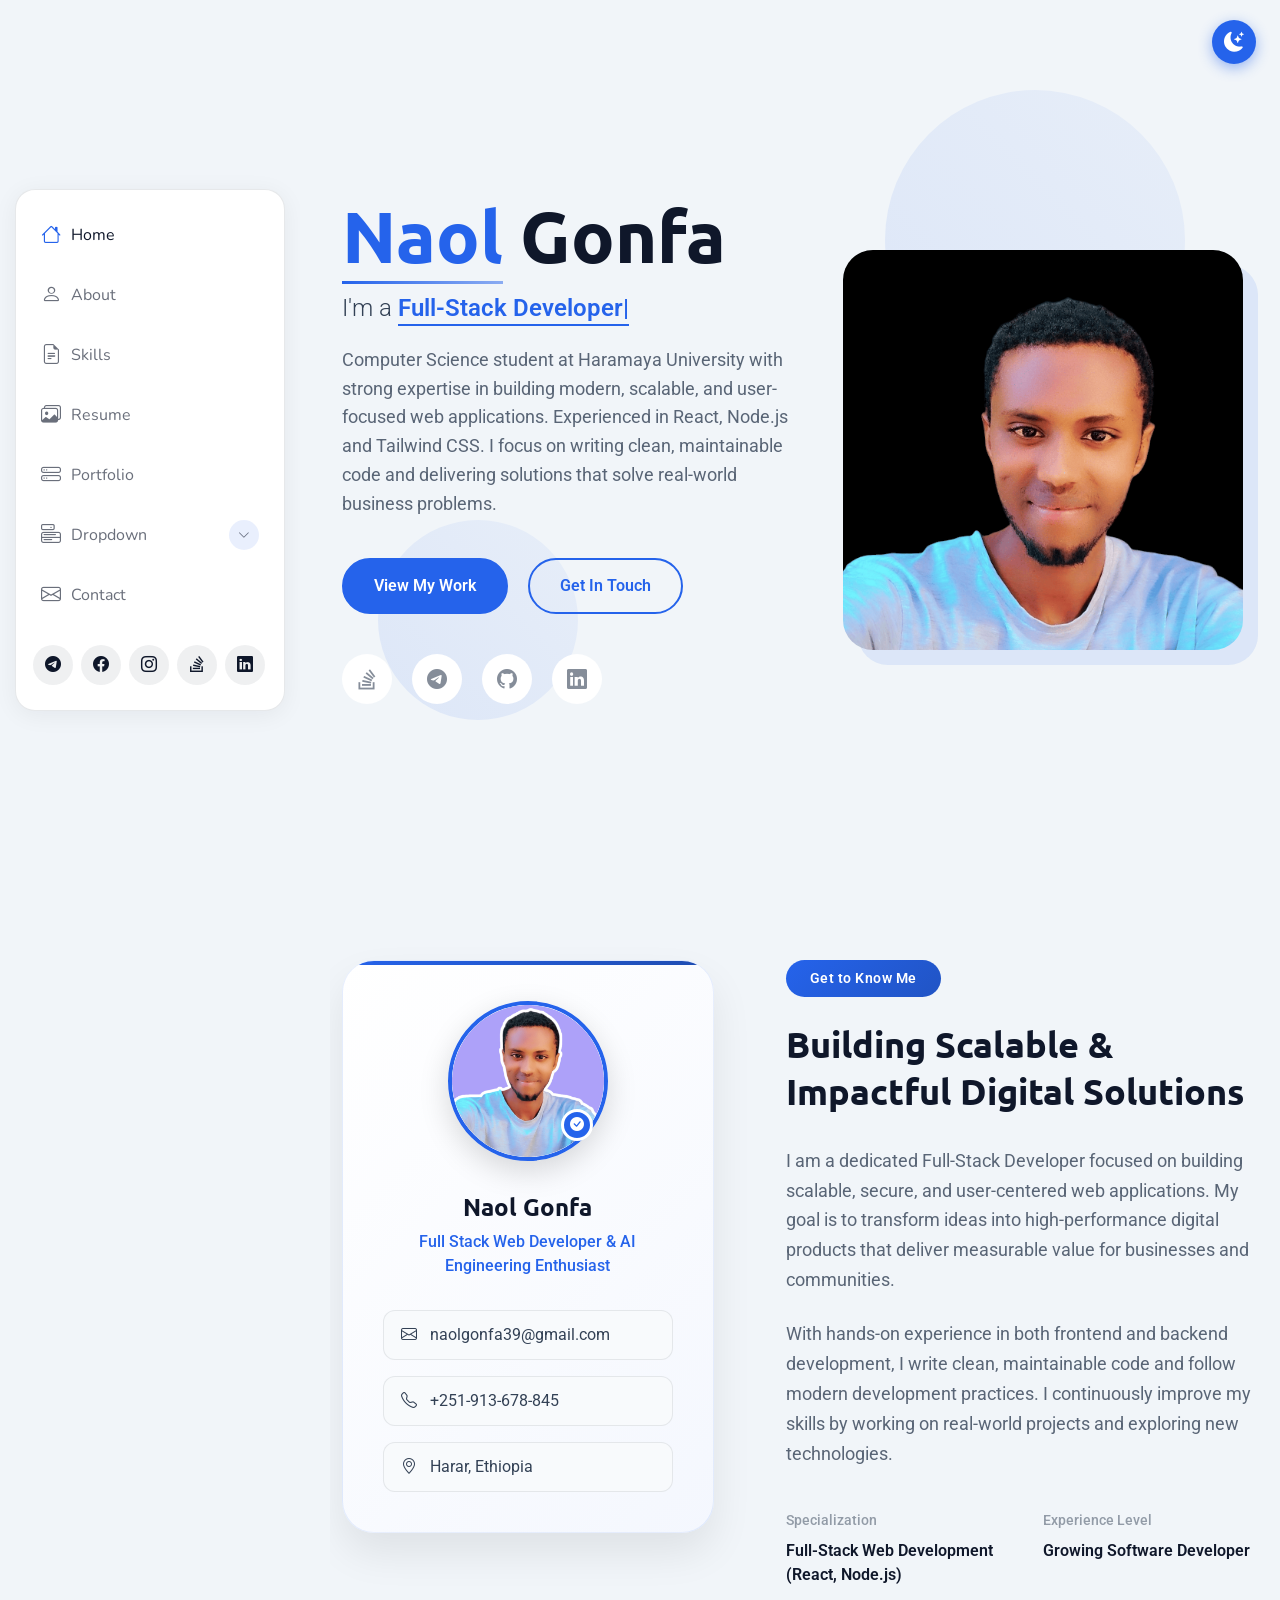
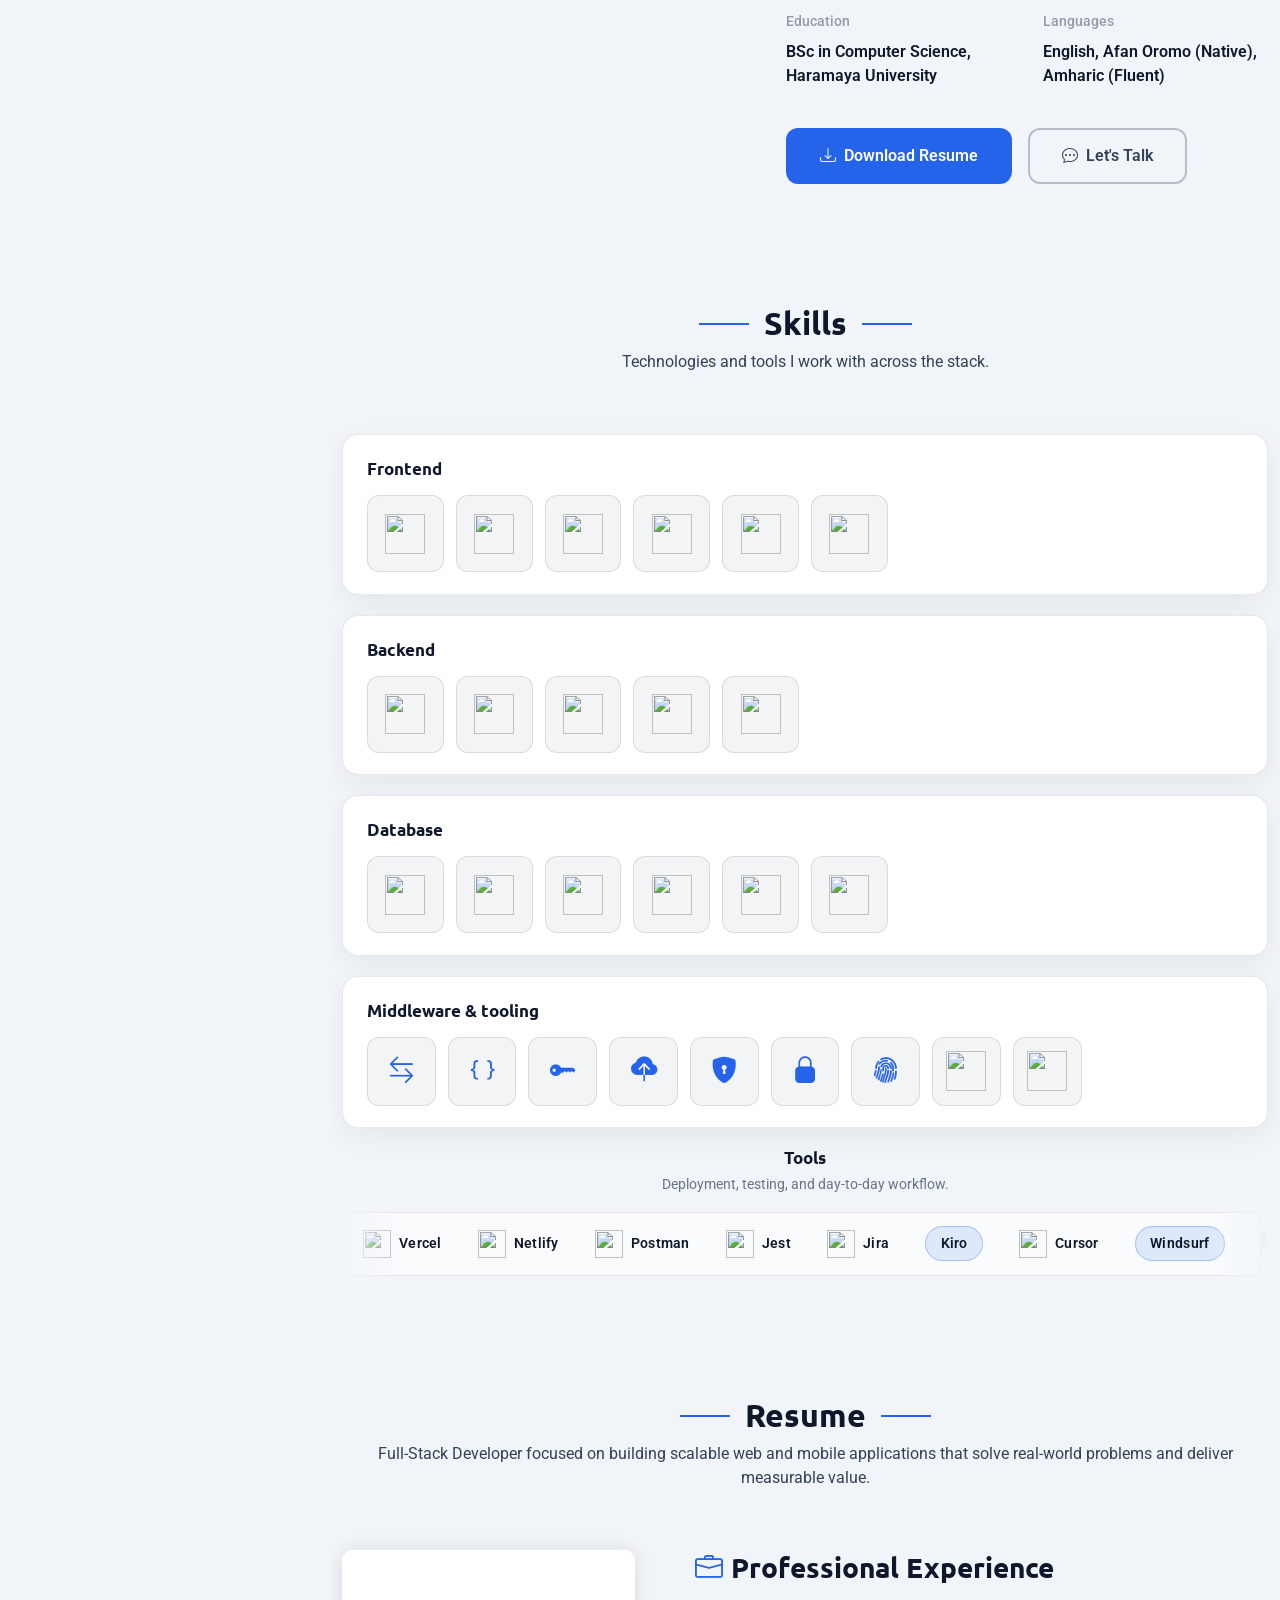
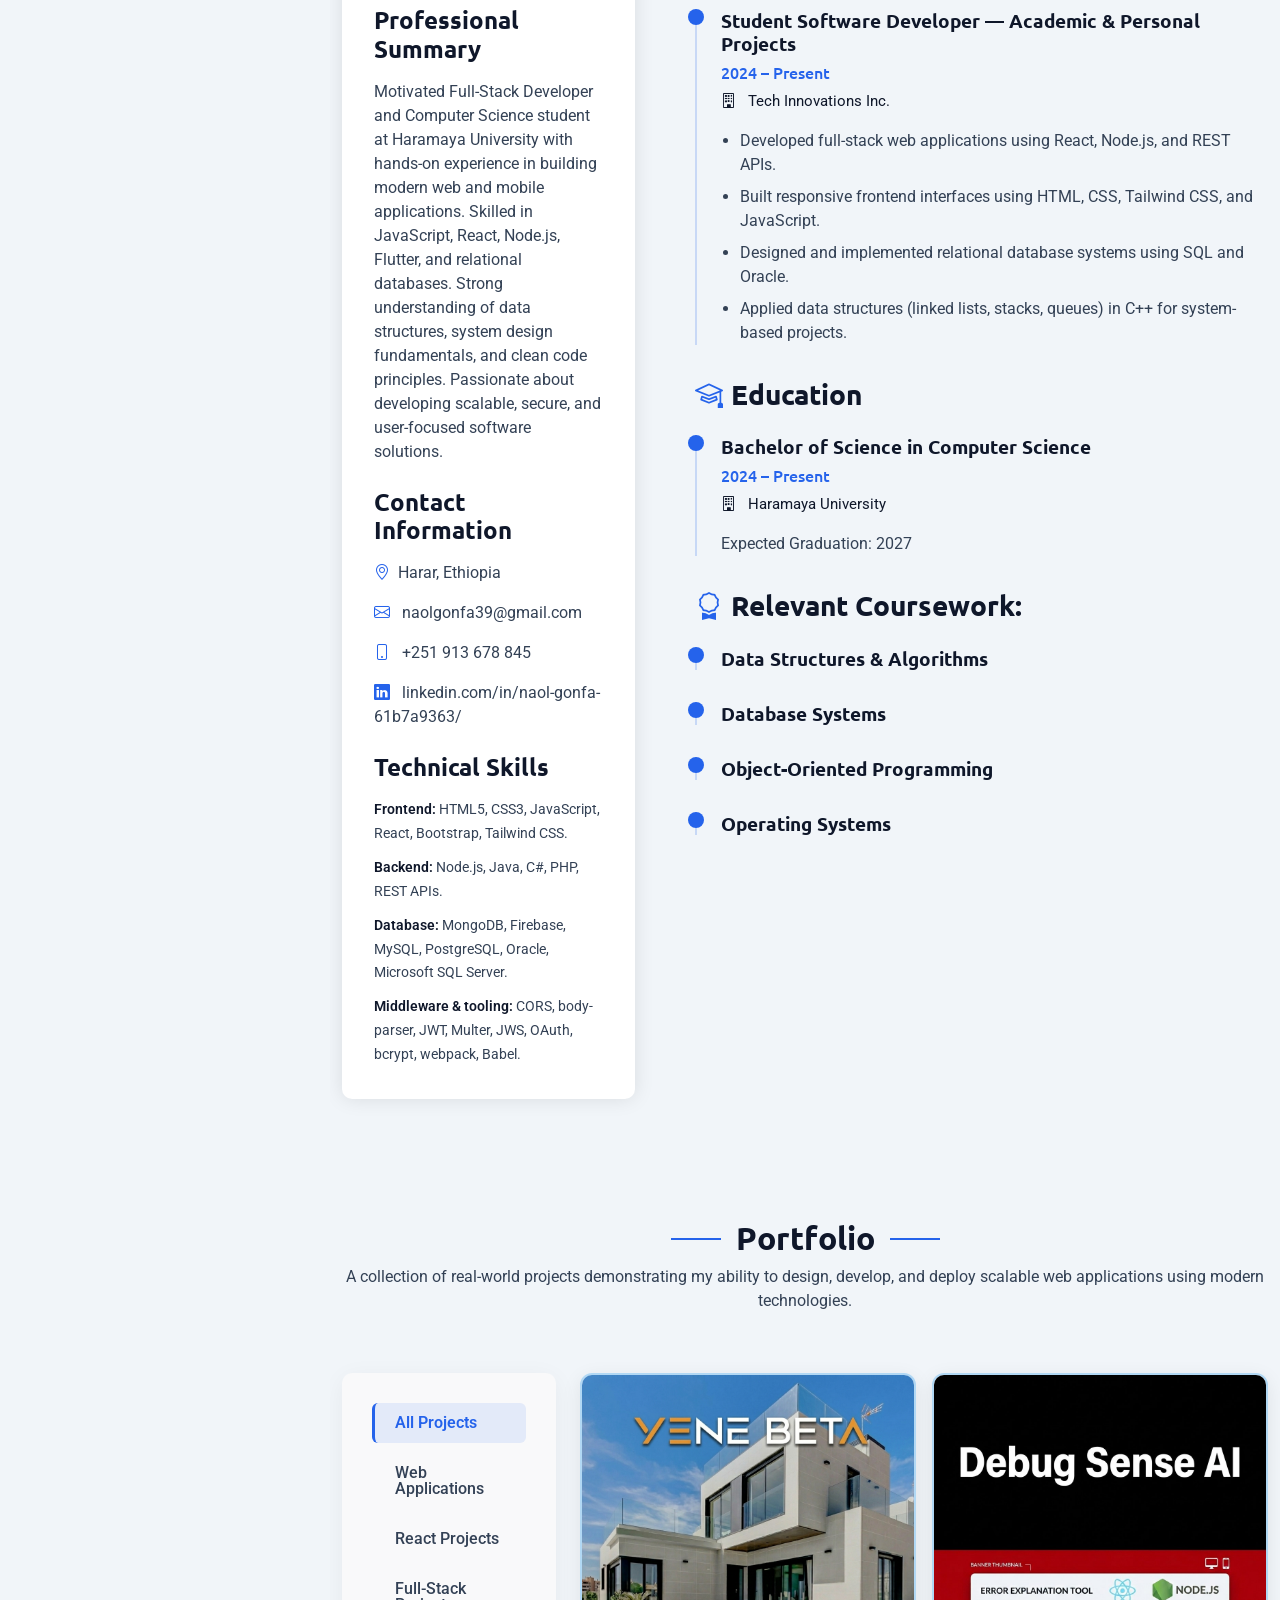
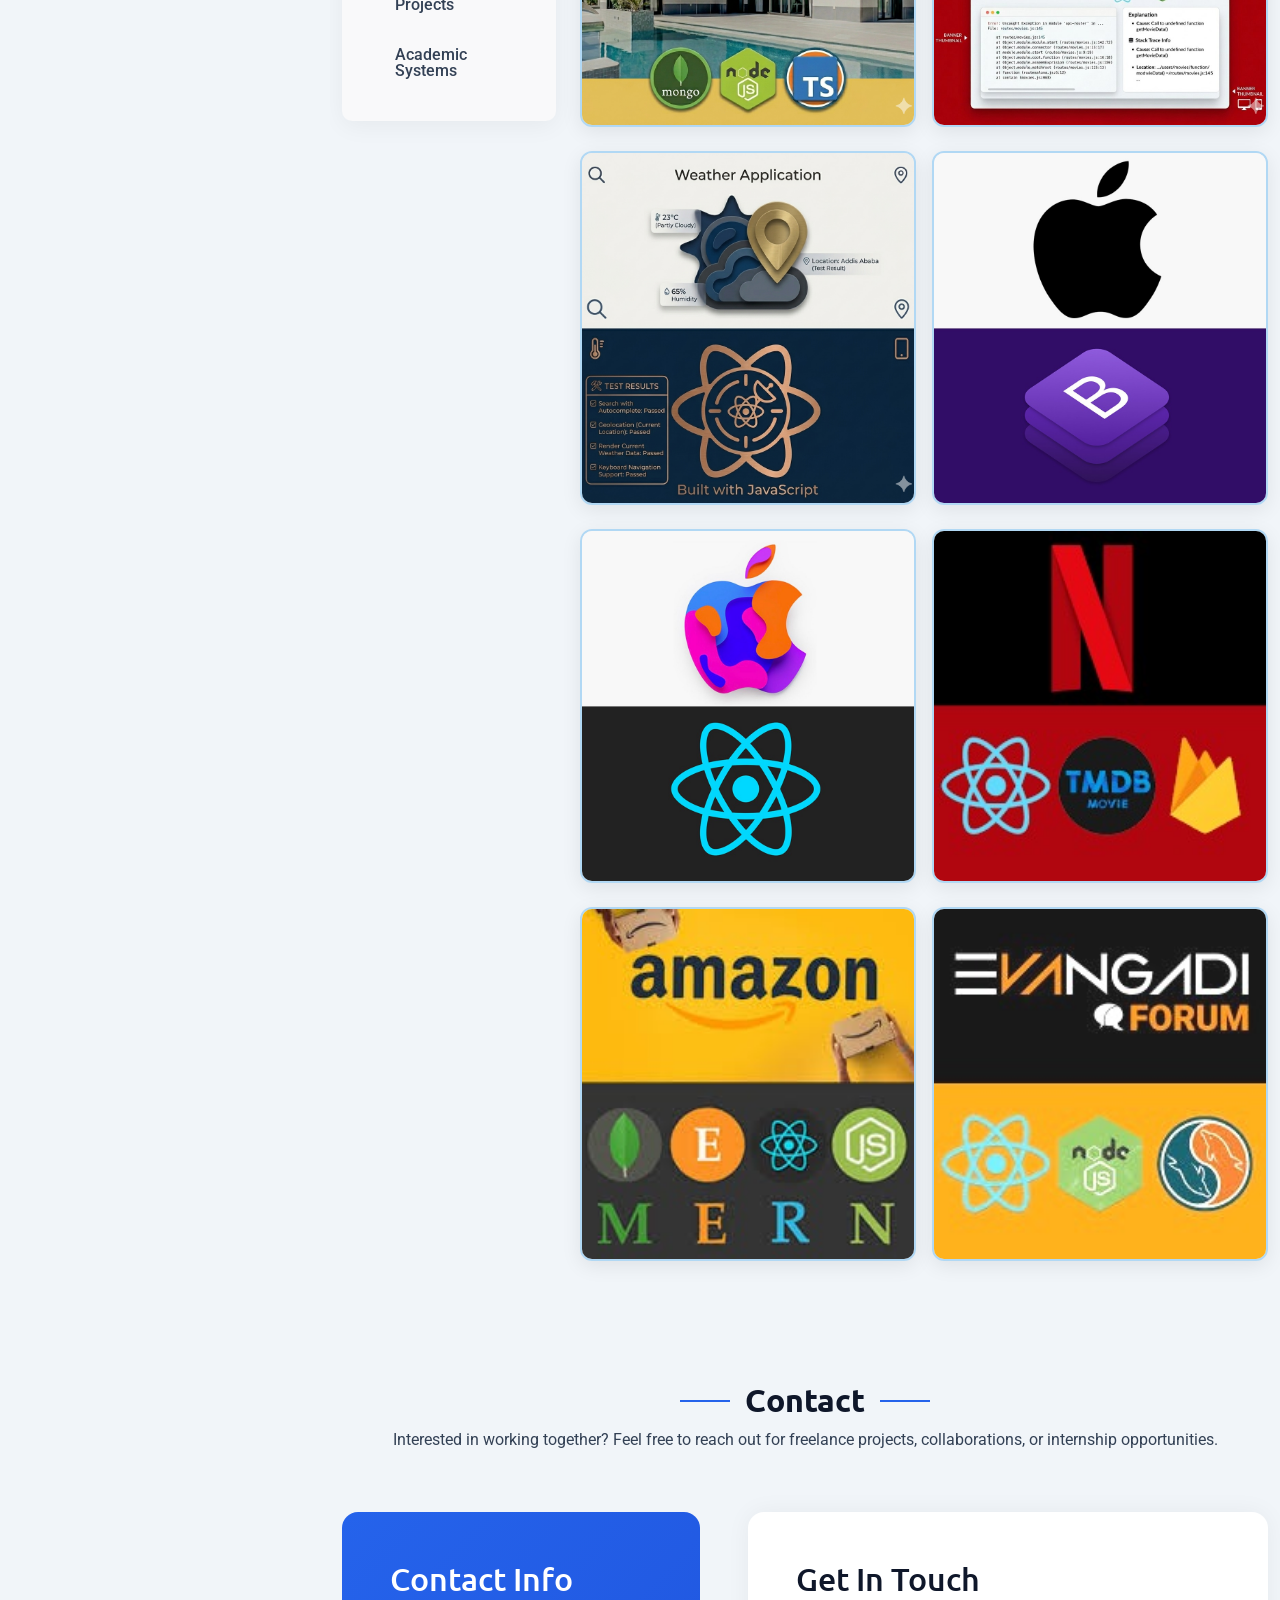
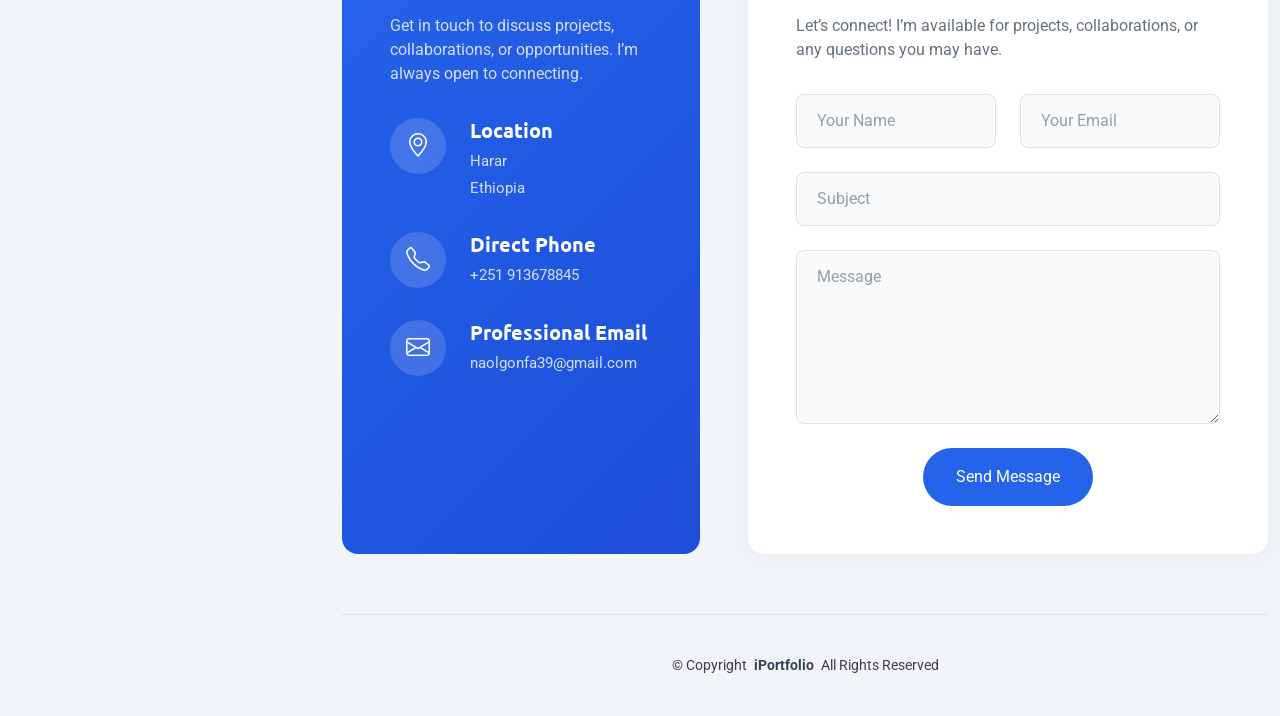
==== index.html @ 0bc5f6e1 "portifolio photo updated" ====
<!DOCTYPE html>
<html lang="en" data-theme="dark">

<head>
  <meta charset="UTF-8">
  <meta name="viewport" content="width=device-width, initial-scale=1.0">
  <script>
    (function () {
      try {
        var t = localStorage.getItem('portfolio-theme');
        if (t === 'light' || t === 'dark') {
          document.documentElement.setAttribute('data-theme', t);
        } else if (window.matchMedia('(prefers-color-scheme: light)').matches) {
          document.documentElement.setAttribute('data-theme', 'light');
        } else {
          document.documentElement.setAttribute('data-theme', 'dark');
        }
      } catch (e) { /* ignore */ }
    })();
  </script>

  <!-- Main Title -->
  <title>Naol Gonfa | Full Stack Web Developer & AI Engineering Enthusiast</title>
  <!-- <meta name="google-site-verification" content="wv-mIqtQCRoSOMmx0NyAtUtsIte4g1Hdd0RRoBXNbn4" /> -->
  <!-- Basic Meta Tags -->
  <meta http-equiv="X-UA-Compatible" content="IE=edge">
  <meta name="keywords"
    content="Naol Gonfa, Naol Online, Naol.com, Nilegt, naolgonfa.com, Full Stack Developer, Web Developer, Mobile Apps, React, Tailwind CSS, Flutter, C++, C#, Java, Ethiopia,Harar,Programmer, Haramaya University, AI Engineering">
  <meta name="description"
    content="Driven Computer Science student at Haramaya University and aspiring developer. Skilled in web and mobile technologies including C++, C#, Java, HTML, CSS, JavaScript, React, Tailwind CSS, Bootstrap, Flutter, and Dart. Passionate about creating scalable, high-performance applications and solving real-world problems.">
  <meta name="subject" content="Portfolio of Naol Gonfa — Web & Mobile Development, AI Engineering Enthusiast">
  <meta name="author" content="Naol Gonfa">
  <meta name="robots" content="index, follow">
  <link rel="canonical" href="https://naol.online/">

  <!-- Open Graph (Facebook, LinkedIn, etc.) -->
  <meta property="og:title" content="Naol Gonfa | Full Stack Web Developer & AI Engineering Enthusiast">
  <meta property="og:image" content="https://naol.online/assets/img/profile/naol-3.png">
  <!-- Replace with your real profile image path -->
  <meta property="og:image:alt" content="Naol Gonfa Portfolio Preview">
  <meta property="og:site_name" content="Naol Gonfa Portfolio">
  <meta property="og:url" content="https://naol.online/">
  <meta property="og:description"
    content="Explore the portfolio of Naol Gonfa — Full Stack Web Developer & AI Engineering Enthusiast. Projects in web development, mobile apps, and AI solutions.">
  <meta property="og:type" content="website">

  <!-- Twitter Card -->
  <meta name="twitter:card" content="summary_large_image">
  <meta name="twitter:title" content="Naol Gonfa | Full Stack Developer & AI Enthusiast">
  <meta name="twitter:description"
    content="Computer Science student at Haramaya University — building modern websites, mobile apps, and AI projects.">
  <meta name="twitter:image" content="https://naol.online/assets/img/profile/naol-3.png">
  <!-- Replace with actual image -->
  <meta name="twitter:image:alt" content="Naol Gonfa Portfolio">
  <meta name="twitter:site" content="@nilegt_">

  <!-- Favicon -->
  <link rel="icon" href="https://naol.online/assets/img/favicon.ico" type="image/x-icon">
  <link rel="apple-touch-icon" href="https://naol.online/assets/img/apple-touch-icon.png">
</head>


<!-- Favicons -->
<link href="assets/img/Nilegt_fav.png" rel="icon">
<link href="assets/img/apple-icon-57x57(1).png" rel="apple-touch-icon">

<!-- Fonts -->
<link href="https://fonts.googleapis.com" rel="preconnect">
<link href="https://fonts.gstatic.com" rel="preconnect" crossorigin>
<link
  href="https://fonts.googleapis.com/css2?family=Roboto:ital,wght@0,100;0,300;0,400;0,500;0,700;0,900;1,100;1,300;1,400;1,500;1,700;1,900&family=Ubuntu:ital,wght@0,300;0,400;0,500;0,700;1,300;1,400;1,500;1,700&family=Nunito:ital,wght@0,200;0,300;0,400;0,500;0,600;0,700;0,800;0,900;1,200;1,300;1,400;1,500;1,600;1,700;1,800;1,900&display=swap"
  rel="stylesheet">

<!-- Vendor CSS Files -->
<link href="assets/vendor/bootstrap/css/bootstrap.min.css" rel="stylesheet">
<link href="assets/vendor/bootstrap-icons/bootstrap-icons.css" rel="stylesheet">
<link href="assets/vendor/aos/aos.css" rel="stylesheet">
<link href="assets/vendor/glightbox/css/glightbox.min.css" rel="stylesheet">
<link href="assets/vendor/swiper/swiper-bundle.min.css" rel="stylesheet">

<!-- Main CSS File -->
<link href="assets/css/main.css" rel="stylesheet">

<!-- =======================================================
  * Template Name: SnapFolio
  * Template URL: https://bootstrapmade.com/snapfolio-bootstrap-portfolio-template/
  * Updated: Jul 21 2025 with Bootstrap v5.3.7
  * Author: BootstrapMade.com
  * License: https://bootstrapmade.com/license/
  ======================================================== -->
</head>

<body class="index-page">

  <button type="button" class="theme-toggle" id="theme-toggle" aria-label="Switch theme" title="Toggle light / dark mode">
    <i class="bi bi-sun-fill" aria-hidden="true"></i>
  </button>

  <header id="header" class="header dark-background d-flex flex-column justify-content-center">
    <i class="header-toggle d-xl-none bi bi-list"></i>

    <div class="header-container d-flex flex-column align-items-start">
      <nav id="navmenu" class="navmenu">
        <ul>
          <li><a href="#hero" class="active"><i class="bi bi-house navicon"></i>Home</a></li>
          <li><a href="#about"><i class="bi bi-person navicon"></i> About</a></li>
          <li><a href="#skills"><i class="bi bi-file-earmark-text navicon"></i> Skills</a></li>
          <li><a href="#resume"><i class="bi bi-images navicon"></i> Resume</a></li>
          <li><a href="#portfolio"><i class="bi bi-hdd-stack navicon"></i> Portfolio</a></li>
          <li class="dropdown"><a href="#"><i class="bi bi-menu-button navicon"></i> <span>Dropdown</span> <i
                class="bi bi-chevron-down toggle-dropdown"></i></a>
            <ul>
              <li><a href="#">Dropdown 1</a></li>
              <li class="dropdown"><a href="#"><span>Deep Dropdown</span> <i
                    class="bi bi-chevron-down toggle-dropdown"></i></a>
                <ul>
                  <li><a href="#">Deep Dropdown 1</a></li>
                  <li><a href="#">Deep Dropdown 2</a></li>
                  <li><a href="#">Deep Dropdown 3</a></li>
                  <li><a href="#">Deep Dropdown 4</a></li>
                  <li><a href="#">Deep Dropdown 5</a></li>
                </ul>
              </li>
              <li><a href="#">Dropdown 2</a></li>
              <li><a href="#">Dropdown 3</a></li>
              <li><a href="#">Dropdown 4</a></li>
            </ul>
          </li>
          <li><a href="#contact"><i class="bi bi-envelope navicon"></i> Contact</a></li>
        </ul>
      </nav>

      <div class="social-links text-center">
        <a href="https://t.me/nilegt" target="_blank" rel="noopener noreferrer" class="telegram">
          <i class="bi bi-telegram"></i>
        </a>

        <a href="https://m.facebook.com/naol.gonfa.2025/" target="_blank" rel="noopener noreferrer" class="facebook">
          <i class="bi bi-facebook"></i>
        </a>
        <a href="https://www.instagram.com/nilegt_/" target="_blank" rel="noopener noreferrer" class="instagram">
          <i class="bi bi-instagram"></i>
        </a>
        <a href="https://stackoverflow.com/users/31433702/naol-gonfa" target="_blank" rel="noopener noreferrer"><i
            class="bi bi-stack-overflow"></i></a>
        <a href="https://www.linkedin.com/in/naol-gonfa-61b7a9363/" target="_blank" rel="noopener noreferrer"
          class="linkedin">
          <i class="bi bi-linkedin"></i>
        </a>
      </div>

    </div>

  </header>

  <main class="main">

    <!-- Hero Section -->
    <section id="hero" class="hero section">

      <div class="background-elements">
        <div class="bg-circle circle-1"></div>
        <div class="bg-circle circle-2"></div>
      </div>

      <div class="hero-content">

        <div class="container">
          <div class="row align-items-center">

            <div class="col-lg-6" data-aos="fade-right" data-aos-delay="100">
              <div class="hero-text">
                <h1><span class="accent-text">Naol</span> Gonfa</span></h1>
                <p class="lead">I'm a <span class="typed"
                    data-typed-items="Full-Stack Developer, React and Node.js Developer, Cloud and Scalable Web App Builder"></span>
                </p>
                <p class="description">
                  Computer Science student at Haramaya University with strong expertise in building modern, scalable,
                  and user-focused web
                  applications.
                  Experienced in React, Node.js and Tailwind CSS.
                  I focus on writing clean, maintainable code and delivering solutions that solve real-world business
                  problems.
                </p>

                <div class="hero-actions">
                  <a href="#portfolio" class="btn btn-primary">View My Work</a>
                  <a href="#contact" class="btn btn-outline">Get In Touch</a>
                </div>

                <div class="social-links">
                  <a href="https://stackoverflow.com/users/31433702/naol-gonfa" target="_blank"><i
                      class="bi bi-stack-overflow"></i></a>
                  <a href="https://t.me/nilegt" target="_blank" class="telegram">
                    <i class="bi bi-telegram"></i></a>
                  <a href="https://github.com/Naol724/Naol724" target="_blank"><i class="bi bi-github"></i></a>
                  <a href="https://www.linkedin.com/in/naol-gonfa-61b7a9363/" target="_blank"><i
                      class="bi bi-linkedin"></i></a>
                </div>
              </div>
            </div>

            <div class="col-lg-6" data-aos="fade-left" data-aos-delay="200">
              <div class="hero-visual">
                <div class="profile-container">
                  <div class="profile-background"></div>
                  <img src="assets/img/profile/naol-3.png" alt="Naol Gonfa" class="profile-image">
                </div>
              </div>
            </div>

          </div>
        </div>
      </div>

    </section><!-- /Hero Section -->

    <!-- About Section -->
    <section id="about" class="about section">

      <div class="container" data-aos="fade-up" data-aos-delay="100">

        <div class="row">
          <div class="col-lg-5" data-aos="zoom-in" data-aos-delay="200">
            <div class="profile-card">
              <div class="profile-header">
                <div class="profile-image">
                  <img src="assets/img/profile/naol-2.png" alt="Profile Image" class="img-fluid">
                </div>
                <div class="profile-badge">
                  <i class="bi bi-check-circle-fill"></i>
                </div>
              </div>

              <div class="profile-content">
                <h3>Naol Gonfa</h3>
                <p class="profession">Full Stack Web Developer &amp; AI Engineering Enthusiast</p>

                <div class="contact-links">
                  <a href="mailto:marcus@example.com" class="contact-item">
                    <i class="bi bi-envelope"></i>
                    naolgonfa39@gmail.com
                  </a>
                  <a href="tel:+15551234567" class="contact-item">
                    <i class="bi bi-telephone"></i>
                    +251-913-678-845
                  </a>
                  <a href="#" class="contact-item">
                    <i class="bi bi-geo-alt"></i>
                    Harar, Ethiopia
                  </a>
                </div>
              </div>
            </div>
          </div>

          <div class="col-lg-7" data-aos="fade-left" data-aos-delay="300">
            <div class="about-content">
              <div class="section-header">
                <span class="badge-text">Get to Know Me</span>
                <h2>Building Scalable & Impactful Digital Solutions</h2>
              </div>

              <div class="description">
                <p>I am a dedicated Full-Stack Developer focused on building scalable, secure, and user-centered web
                  applications. My goal is to transform ideas into high-performance digital products that deliver
                  measurable value for businesses and
                  communities.</p>

                <p>With hands-on experience in both frontend and backend development, I write clean, maintainable code
                  and follow modern development practices. I continuously improve my skills by working on real-world
                  projects and exploring new
                  technologies.</p>
              </div>

              <div class="details-grid">
                <div class="detail-row">
                  <div class="detail-item">
                    <span class="detail-label">Specialization</span>
                    <span class="detail-value">Full-Stack Web Development (React, Node.js)</span>
                  </div>
                  <div class="detail-item">
                    <span class="detail-label">Experience Level</span>
                    <span class="detail-value">Growing Software Developer</span>
                  </div>
                </div>
                <div class="detail-row">
                  <div class="detail-item">
                    <span class="detail-label">Education</span>
                    <span class="detail-value">BSc in Computer Science, Haramaya University</span>
                  </div>
                  <div class="detail-item">
                    <span class="detail-label">Languages</span>
                    <span class="detail-value">English, Afan Oromo (Native), Amharic (Fluent)</span>
                  </div>
                </div>
              </div>

              <div class="cta-section">
                <a href="#" class="btn btn-primary">
                  <i class="bi bi-download"></i>
                  Download Resume
                </a>
                <a href="#" class="btn btn-outline">
                  <i class="bi bi-chat-dots"></i>
                  Let's Talk
                </a>
              </div>
            </div>
          </div>
        </div>

      </div>

    </section><!-- /About Section -->

    <!-- Stats Section -->
    <!-- This section is not visizable -->
    <section id="stats" class="stats section light-background d-none">

      <div class="container" data-aos="fade-up" data-aos-delay="100">

        <div class="row justify-content-center">
          <div class="col-lg-10">
            <div class="stats-wrapper">
              <div class="stats-item" data-aos="zoom-in" data-aos-delay="150">
                <div class="icon-wrapper">
                  <i class="bi bi-emoji-smile"></i>
                </div>
                <span data-purecounter-start="0" data-purecounter-end="232" data-purecounter-duration="1"
                  class="purecounter"></span>
                <p>Happy Clients</p>
              </div><!-- End Stats Item -->

              <div class="stats-item" data-aos="zoom-in" data-aos-delay="200">
                <div class="icon-wrapper">
                  <i class="bi bi-journal-richtext"></i>
                </div>
                <span data-purecounter-start="0" data-purecounter-end="521" data-purecounter-duration="1"
                  class="purecounter"></span>
                <p>Projects</p>
              </div><!-- End Stats Item -->

              <div class="stats-item" data-aos="zoom-in" data-aos-delay="250">
                <div class="icon-wrapper">
                  <i class="bi bi-headset"></i>
                </div>
                <span data-purecounter-start="0" data-purecounter-end="1463" data-purecounter-duration="1"
                  class="purecounter"></span>
                <p>Hours Of Support</p>
              </div><!-- End Stats Item -->

              <div class="stats-item" data-aos="zoom-in" data-aos-delay="300">
                <div class="icon-wrapper">
                  <i class="bi bi-people"></i>
                </div>
                <span data-purecounter-start="0" data-purecounter-end="15" data-purecounter-duration="1"
                  class="purecounter"></span>
                <p>Hard Workers</p>
              </div><!-- End Stats Item -->
            </div>
          </div>
        </div>

      </div>

    </section><!-- /Stats Section -->

    <section id="skills" class="skills-stack section">
      <div class="container" data-aos="fade-up">
        <div class="section-title">
          <h2>Skills</h2>
          <p>Technologies and tools I work with across the stack.</p>
        </div>

        <div class="skills-stack-panel" data-aos="fade-up" data-aos-delay="80">
          <h3 class="skills-stack-title">Frontend</h3>
          <div class="skills-icon-grid" role="list">
            <div class="skill-icon-cell" role="listitem" title="HTML5">
              <img src="https://cdn.jsdelivr.net/gh/devicons/devicon/icons/html5/html5-original.svg" width="40" height="40" alt="">
            </div>
            <div class="skill-icon-cell" role="listitem" title="CSS3">
              <img src="https://cdn.jsdelivr.net/gh/devicons/devicon/icons/css3/css3-original.svg" width="40" height="40" alt="">
            </div>
            <div class="skill-icon-cell" role="listitem" title="JavaScript">
              <img src="https://cdn.jsdelivr.net/gh/devicons/devicon/icons/javascript/javascript-original.svg" width="40" height="40" alt="">
            </div>
            <div class="skill-icon-cell" role="listitem" title="React">
              <img src="https://cdn.jsdelivr.net/gh/devicons/devicon/icons/react/react-original.svg" width="40" height="40" alt="">
            </div>
            <div class="skill-icon-cell" role="listitem" title="Bootstrap">
              <img src="https://cdn.jsdelivr.net/gh/devicons/devicon/icons/bootstrap/bootstrap-original.svg" width="40" height="40" alt="">
            </div>
            <div class="skill-icon-cell skill-icon-cell--tailwind" role="listitem" title="Tailwind CSS">
              <img src="https://cdn.jsdelivr.net/gh/devicons/devicon/icons/tailwindcss/tailwindcss-original.svg" width="40" height="40" alt="">
            </div>
          </div>
        </div>

        <div class="skills-stack-panel" data-aos="fade-up" data-aos-delay="120">
          <h3 class="skills-stack-title">Backend</h3>
          <div class="skills-icon-grid" role="list">
            <div class="skill-icon-cell" role="listitem" title="Node.js">
              <img src="https://cdn.jsdelivr.net/gh/devicons/devicon/icons/nodejs/nodejs-original.svg" width="40" height="40" alt="">
            </div>
            <div class="skill-icon-cell" role="listitem" title="Java">
              <img src="https://cdn.jsdelivr.net/gh/devicons/devicon/icons/java/java-original.svg" width="40" height="40" alt="">
            </div>
            <div class="skill-icon-cell" role="listitem" title="C#">
              <img src="https://cdn.jsdelivr.net/gh/devicons/devicon/icons/csharp/csharp-original.svg" width="40" height="40" alt="">
            </div>
            <div class="skill-icon-cell" role="listitem" title="REST API">
              <img src="https://cdn.simpleicons.org/swagger/85EA2D" width="40" height="40" alt="">
            </div>
            <div class="skill-icon-cell" role="listitem" title="PHP">
              <img src="https://cdn.jsdelivr.net/gh/devicons/devicon/icons/php/php-original.svg" width="40" height="40" alt="">
            </div>
          </div>
        </div>

        <div class="skills-stack-panel" data-aos="fade-up" data-aos-delay="160">
          <h3 class="skills-stack-title">Database</h3>
          <div class="skills-icon-grid" role="list">
            <div class="skill-icon-cell" role="listitem" title="MongoDB">
              <img src="https://cdn.jsdelivr.net/gh/devicons/devicon/icons/mongodb/mongodb-original.svg" width="40" height="40" alt="">
            </div>
            <div class="skill-icon-cell" role="listitem" title="Firebase">
              <img src="https://cdn.jsdelivr.net/gh/devicons/devicon/icons/firebase/firebase-plain.svg" width="40" height="40" alt="">
            </div>
            <div class="skill-icon-cell" role="listitem" title="MySQL">
              <img src="https://cdn.jsdelivr.net/gh/devicons/devicon/icons/mysql/mysql-original.svg" width="40" height="40" alt="">
            </div>
            <div class="skill-icon-cell" role="listitem" title="PostgreSQL">
              <img src="https://cdn.jsdelivr.net/gh/devicons/devicon/icons/postgresql/postgresql-original.svg" width="40" height="40" alt="">
            </div>
            <div class="skill-icon-cell" role="listitem" title="Oracle">
              <img src="https://cdn.jsdelivr.net/gh/devicons/devicon/icons/oracle/oracle-original.svg" width="40" height="40" alt="">
            </div>
            <div class="skill-icon-cell" role="listitem" title="Microsoft SQL Server">
              <img src="https://cdn.jsdelivr.net/gh/devicons/devicon/icons/microsoftsqlserver/microsoftsqlserver-plain.svg" width="40" height="40" alt="">
            </div>
          </div>
        </div>

        <div class="skills-stack-panel" data-aos="fade-up" data-aos-delay="200">
          <h3 class="skills-stack-title">Middleware &amp; tooling</h3>
          <div class="skills-icon-grid skills-icon-grid--dense" role="list">
            <div class="skill-icon-cell skill-icon-glyph" role="listitem" title="CORS">
              <i class="bi bi-arrow-left-right" aria-hidden="true"></i>
            </div>
            <div class="skill-icon-cell skill-icon-glyph" role="listitem" title="body-parser">
              <i class="bi bi-braces" aria-hidden="true"></i>
            </div>
            <div class="skill-icon-cell skill-icon-glyph" role="listitem" title="JSON Web Token">
              <i class="bi bi-key-fill" aria-hidden="true"></i>
            </div>
            <div class="skill-icon-cell skill-icon-glyph" role="listitem" title="Multer">
              <i class="bi bi-cloud-upload-fill" aria-hidden="true"></i>
            </div>
            <div class="skill-icon-cell skill-icon-glyph" role="listitem" title="JWS">
              <i class="bi bi-shield-lock-fill" aria-hidden="true"></i>
            </div>
            <div class="skill-icon-cell skill-icon-glyph" role="listitem" title="OAuth">
              <i class="bi bi-lock-fill" aria-hidden="true"></i>
            </div>
            <div class="skill-icon-cell skill-icon-glyph" role="listitem" title="bcrypt">
              <i class="bi bi-fingerprint" aria-hidden="true"></i>
            </div>
            <div class="skill-icon-cell" role="listitem" title="webpack">
              <img src="https://cdn.jsdelivr.net/gh/devicons/devicon/icons/webpack/webpack-original.svg" width="40" height="40" alt="">
            </div>
            <div class="skill-icon-cell" role="listitem" title="Babel">
              <img src="https://cdn.jsdelivr.net/gh/devicons/devicon/icons/babel/babel-original.svg" width="40" height="40" alt="">
            </div>
          </div>
        </div>

        <div class="skills-tools-marquee-wrap" data-aos="fade-up" data-aos-delay="240">
          <h3 class="skills-stack-title skills-stack-title--marquee">Tools</h3>
          <p class="skills-marquee-hint">Deployment, testing, and day-to-day workflow.</p>
          <div class="tools-marquee" aria-label="Scrolling tools">
            <div class="tools-marquee-track">
              <div class="tools-marquee-set">
                <span class="tools-marquee-item"><img src="https://cdn.simpleicons.org/vercel/000000" width="28" height="28" alt=""><span class="tools-marquee-label">Vercel</span></span>
                <span class="tools-marquee-item"><img src="https://cdn.simpleicons.org/netlify/00C7B7" width="28" height="28" alt=""><span class="tools-marquee-label">Netlify</span></span>
                <span class="tools-marquee-item"><img src="https://cdn.simpleicons.org/postman/FF6C37" width="28" height="28" alt=""><span class="tools-marquee-label">Postman</span></span>
                <span class="tools-marquee-item"><img src="https://cdn.simpleicons.org/jest/C21325" width="28" height="28" alt=""><span class="tools-marquee-label">Jest</span></span>
                <span class="tools-marquee-item"><img src="https://cdn.simpleicons.org/jira/0052CC" width="28" height="28" alt=""><span class="tools-marquee-label">Jira</span></span>
                <span class="tools-marquee-item tools-marquee-item--text" title="Kiro"><span class="tools-marquee-label">Kiro</span></span>
                <span class="tools-marquee-item"><img src="https://cdn.simpleicons.org/cursor/000000" width="28" height="28" alt=""><span class="tools-marquee-label">Cursor</span></span>
                <span class="tools-marquee-item tools-marquee-item--text" title="Windsurf"><span class="tools-marquee-label">Windsurf</span></span>
                <span class="tools-marquee-item"><img src="https://cdn.simpleicons.org/google/4285F4" width="28" height="28" alt=""><span class="tools-marquee-label">Google Agent</span></span>
              </div>
              <div class="tools-marquee-set" aria-hidden="true">
                <span class="tools-marquee-item"><img src="https://cdn.simpleicons.org/vercel/000000" width="28" height="28" alt=""><span class="tools-marquee-label">Vercel</span></span>
                <span class="tools-marquee-item"><img src="https://cdn.simpleicons.org/netlify/00C7B7" width="28" height="28" alt=""><span class="tools-marquee-label">Netlify</span></span>
                <span class="tools-marquee-item"><img src="https://cdn.simpleicons.org/postman/FF6C37" width="28" height="28" alt=""><span class="tools-marquee-label">Postman</span></span>
                <span class="tools-marquee-item"><img src="https://cdn.simpleicons.org/jest/C21325" width="28" height="28" alt=""><span class="tools-marquee-label">Jest</span></span>
                <span class="tools-marquee-item"><img src="https://cdn.simpleicons.org/jira/0052CC" width="28" height="28" alt=""><span class="tools-marquee-label">Jira</span></span>
                <span class="tools-marquee-item tools-marquee-item--text" title="Kiro"><span class="tools-marquee-label">Kiro</span></span>
                <span class="tools-marquee-item"><img src="https://cdn.simpleicons.org/cursor/000000" width="28" height="28" alt=""><span class="tools-marquee-label">Cursor</span></span>
                <span class="tools-marquee-item tools-marquee-item--text" title="Windsurf"><span class="tools-marquee-label">Windsurf</span></span>
                <span class="tools-marquee-item"><img src="https://cdn.simpleicons.org/google/4285F4" width="28" height="28" alt=""><span class="tools-marquee-label">Google Agent</span></span>
              </div>
            </div>
          </div>
        </div>
      </div>
    </section>

    <!-- Resume Section -->
    <section id="resume" class="resume section">

      <!-- Section Title -->
      <div class="container section-title" data-aos="fade-up">
        <h2>Resume</h2>
        <p>Full-Stack Developer focused on building scalable web and mobile applications that solve real-world problems
          and deliver
          measurable value.</p>
      </div><!-- End Section Title -->

      <div class="container" data-aos="fade-up" data-aos-delay="100">

        <div class="row gy-4">
          <!-- Left column with summary and contact -->
          <div class="col-lg-4">
            <div class="resume-side" data-aos="fade-right" data-aos-delay="100">
              <div class="profile-img mb-4">
                <!-- <img src="assets/img/profile/naol-1.png" alt="Profile" class="img-fluid rounded"> -->
              </div>

              <h3>Professional Summary</h3>
              <p>Motivated Full-Stack Developer and Computer Science student at Haramaya University with hands-on
                experience in building modern web and mobile applications. Skilled in JavaScript, React, Node.js,
                Flutter, and relational databases. Strong understanding of data structures, system design fundamentals,
                and clean code principles. Passionate about developing scalable, secure, and user-focused software
                solutions.</p>

              <h3 class="mt-4">Contact Information</h3>
              <ul class="contact-info list-unstyled">
                <li><i class="bi bi-geo-alt"></i>Harar, Ethiopia</li>
                <li><i class="bi bi-envelope"></i> naolgonfa39@gmail.com</li>
                <li><i class="bi bi-phone"></i> +251 913 678 845</li>
                <li><i class="bi bi-linkedin"></i> linkedin.com/in/naol-gonfa-61b7a9363/</li>
              </ul>

              <div class="resume-skills-text mt-4">
                <h3>Technical Skills</h3>
                <p class="resume-skills-body"><strong>Frontend:</strong> HTML5, CSS3, JavaScript, React, Bootstrap,
                  Tailwind CSS.</p>
                <p class="resume-skills-body"><strong>Backend:</strong> Node.js, Java, C#, PHP, REST APIs.</p>
                <p class="resume-skills-body"><strong>Database:</strong> MongoDB, Firebase, MySQL, PostgreSQL, Oracle,
                  Microsoft SQL Server.</p>
                <p class="resume-skills-body mb-0"><strong>Middleware &amp; tooling:</strong> CORS, body-parser, JWT,
                  Multer, JWS, OAuth, bcrypt, webpack, Babel.</p>
              </div>
            </div>
          </div>

          <!-- Right column with experience and education -->
          <div class="col-lg-8 ps-4 ps-lg-5">
            <!-- Experience Section -->
            <div class="resume-section" data-aos="fade-up">
              <h3><i class="bi bi-briefcase me-2"></i>Professional Experience</h3>

              <div class="resume-item">
                <h4>Student Software Developer — Academic & Personal Projects</h4>
                <h5>2024 – Present</h5>
                <p class="company"><i class="bi bi-building"></i> Tech Innovations Inc.</p>
                <ul>
                  <li>Developed full-stack web applications using React, Node.js, and REST APIs.</li>
                  <li>Built responsive frontend interfaces using HTML, CSS, Tailwind CSS, and JavaScript.</li>
                  <li>Designed and implemented relational database systems using SQL and Oracle.</li>
                  <li>Applied data structures (linked lists, stacks, queues) in C++ for system-based projects.</li>
                </ul>
              </div>


              <!-- Education Section -->
              <div class="resume-section" data-aos="fade-up" data-aos-delay="100">
                <h3><i class="bi bi-mortarboard me-2"></i>Education</h3>

                <div class="resume-item">
                  <h4>Bachelor of Science in Computer Science</h4>
                  <h5>2024 – Present</h5>
                  <p class="company"><i class="bi bi-building"></i> Haramaya University</p>
                  <p>Expected Graduation: 2027</p>
                </div>

                <!-- Certifications Section -->
                <div class="resume-section" data-aos="fade-up" data-aos-delay="200">
                  <h3><i class="bi bi-award me-2"></i>Relevant Coursework:</h3>

                  <div class="resume-item">
                    <h4>Data Structures & Algorithms </h4>
                  </div>

                  <div class="resume-item">
                    <h4>Database Systems</h4>
                  </div>

                  <div class="resume-item">
                    <h4>Object-Oriented Programming</h4>
                  </div>

                  <div class="resume-item">
                    <h4>Operating Systems</h4>
                  </div>
                </div>
              </div>
            </div>

          </div>

    </section><!-- /Resume Section -->

    <!-- Portfolio Section -->
    <section id="portfolio" class="portfolio section">

      <!-- Section Title -->
      <div class="container section-title" data-aos="fade-up">
        <h2>Portfolio</h2>
        <p>A collection of real-world projects demonstrating my ability to design, develop, and deploy scalable web
          applications
          using modern technologies.</p>
      </div><!-- End Section Title -->

      <div class="container" data-aos="fade-up" data-aos-delay="100">

        <div class="isotope-layout" data-default-filter="*" data-layout="masonry" data-sort="original-order">

          <div class="row">
            <div class="col-lg-3 filter-sidebar">
              <div class="filters-wrapper" data-aos="fade-right" data-aos-delay="150">
                <ul class="portfolio-filters isotope-filters">
                  <li data-filter="*" class="filter-active">All Projects</li>
                  <li data-filter=".filter-photography ">Web Applications</li>
                  <li data-filter=".filter-design ">React Projects</li>
                  <li data-filter=".filter-automotive ">Full-Stack Projects</li>
                  <li data-filter=".filter-nature ">Academic Systems</li>
                </ul>
              </div>
            </div>

            <div class="col-lg-9">
              <div class="row gy-4 portfolio-container isotope-container" data-aos="fade-up" data-aos-delay="200">
                <div class="col-lg-6 col-md-6 portfolio-item isotope-item filter-photography">
                  <div class="portfolio-wrap">
                    <img src="assets/img/portfolio/yenebeta2.png" class="img-fluid" alt="Portfolio Image"
                      loading="lazy">
                    <div class="portfolio-info">
                      <div class="content">
                        <span class="category">YENE BET (Rental PWA)</span>
                        <h4>A full-stack progressive web app for browsing rental properties, saving favorites, messaging
                          owners, and managing listings through a dedicated owner dashboard with analytics and map
                          integration.</h4>
                        <div class="portfolio-links">
                          <a href="https://github.com/Naol724/YENE-BETA">
                            <i class="bi bi-github"></i>
                          </a>
                          <a href="https://yenebeta.vercel.app/" title="More Details"><i
                              class="bi bi-arrow-right"></i></a>
                        </div>
                      </div>
                    </div>
                  </div>
                </div><!-- End Portfolio Item -->

                <div class="col-lg-6 col-md-6 portfolio-item isotope-item filter-photography">
                  <div class="portfolio-wrap">
                    <img src="assets/img/portfolio/DebugSense.jpg" class="img-fluid" alt="Portfolio Image"
                      loading="lazy">
                    <div class="portfolio-info">
                      <div class="content">
                        <span class="category">Debugsenser AI</span>
                        <h4>AI-powered system that explains programming errors and provides corrected code using
                          LLaMA-3.3-70B via Groq API.</h4>
                        <div class="portfolio-links">
                          <a href="https://github.com/Naol724/Debugsenser-ai">
                            <i class="bi bi-github"></i>
                          </a>
                          <a href="https://debugsenser-ai-3.onrender.com/" title="More Details"><i
                              class="bi bi-arrow-right"></i></a>
                        </div>
                      </div>
                    </div>
                  </div>
                </div><!-- End Portfolio Item -->

                <div class="col-lg-6 col-md-6 portfolio-item isotope-item filter-photography">
                  <div class="portfolio-wrap">
                    <img src="assets/img/portfolio/Weather App.png" class="img-fluid" alt="Portfolio Image"
                      loading="lazy">
                    <div class="portfolio-info">
                      <div class="content">
                        <span class="category">Weather Application</span>
                        <h4>Real-time weather forecasting app using API integration and responsive UI design.</h4>
                        <div class="portfolio-links">
                          <a href="https://github.com/Naol724/WeatherApp">
                            <i class="bi bi-github"></i>
                          </a>
                          <a href="https://weatherapp-5-k3vc.onrender.com/" title="More Details"><i
                              class="bi bi-arrow-right"></i></a>
                        </div>
                      </div>
                    </div>
                  </div>
                </div><!-- End Portfolio Item -->

                <div class="col-lg-6 col-md-6 portfolio-item isotope-item filter-design">
                  <div class="portfolio-wrap">
                    <img src="assets/img/portfolio/Boostrap.jpeg" class="img-fluid" alt="Portfolio Image"
                      loading="lazy">
                    <div class="portfolio-info">
                      <div class="content">
                        <span class="category">Responsive Business Website</span>
                        <h4>Modern responsive website built with Bootstrap and deployed to production.</h4>
                        <div class="portfolio-links">
                          <a href="https://github.com/Naol724/Bootstrap-App-Clone">
                            <i class="bi bi-github"></i>
                          </a>
                          <a href="https://bootstrap-app-clone-1.onrender.com/" title="More Details"><i
                              class="bi bi-arrow-right"></i></a>
                        </div>
                      </div>
                    </div>
                  </div>
                </div><!-- End Portfolio Item -->

                <div class="col-lg-6 col-md-6 portfolio-item isotope-item filter-automotive">
                  <div class="portfolio-wrap">
                    <img src="assets/img/portfolio/React-app.jpeg" class="img-fluid" alt="Portfolio Image"
                      loading="lazy">
                    <div class="portfolio-info">
                      <div class="content">
                        <span class="category">React Multi-Page Application</span>
                        <h4>Single-page application using React Router for dynamic navigation and component
                          architecture.</h4>
                        <div class="portfolio-links">
                          <a href="https://github.com/Naol724/React-Apple-Routing">
                            <i class="bi bi-github"></i>
                          </a>
                          <a href="https://react-apple-routing-3.onrender.com/" title="More Details"><i
                              class="bi bi-arrow-right"></i></a>
                        </div>
                      </div>
                    </div>
                  </div>
                </div><!-- End Portfolio Item -->

                <div class="col-lg-6 col-md-6 portfolio-item isotope-item filter-nature">
                  <div class="portfolio-wrap">
                    <img src="assets/img/portfolio/Netflix2.jpeg" class="img-fluid" alt="Portfolio Image"
                      loading="lazy">
                    <div class="portfolio-info">
                      <div class="content">
                        <span class="category">Movie Streaming Web App</span>
                        <h4>React-based movie streaming platform with API integration and dynamic content rendering.
                        </h4>
                        <div class="portfolio-links">
                          <a href="https://github.com/Naol724/movie-streaming-app">
                            <i class="bi bi-github"></i>
                          </a>
                          <a href="https://movie-streaming-app-0p2g.onrender.com/" title="More Details"><i
                              class="bi bi-arrow-right"></i></a>
                        </div>
                      </div>
                    </div>
                  </div>
                </div><!-- End Portfolio Item -->

                <div class="col-lg-6 col-md-6 portfolio-item isotope-item filter-photography">
                  <div class="portfolio-wrap">
                    <img src="assets/img/portfolio/Amazon.jpeg" class="img-fluid" alt="Portfolio Image" loading="lazy">
                    <div class="portfolio-info">
                      <div class="content">
                        <span class="category">E-Commerce Web Application </span>
                        <h4>Functional e-commerce platform with product listings, cart system, and responsive design.
                        </h4>
                        <div class="portfolio-links">
                          <a href="https://github.com/Naol724/React-Amazon-clone">
                            <i class="bi bi-github"></i>
                          </a>
                          <a href="https://react-ecommerce-app-24et.onrender.com/" title="More Details"><i
                              class="bi bi-arrow-right"></i></a>
                        </div>
                      </div>
                    </div>
                  </div>
                </div><!-- End Portfolio Item -->

                <div class="col-lg-6 col-md-6 portfolio-item isotope-item filter-design">
                  <div class="portfolio-wrap">
                    <img src="assets/img/portfolio/Evan-forum.jpeg" class="img-fluid" alt="Portfolio Image"
                      loading="lazy">
                    <div class="portfolio-info">
                      <div class="content">
                        <span class="category">Community Discussion Platform</span>
                        <h4>Full-stack Q&A platform with authentication and database integration.</h4>
                        <div class="portfolio-links">
                          <a href="https://github.com/Naol724/Evan-Forum-frontend">
                            <i class="bi bi-github"></i>
                          </a>
                          <a href="https://evan-forum-frontend1.onrender.com/" title="More Details"><i
                              class="bi bi-arrow-right"></i></a>
                        </div>
                      </div>
                    </div>
                  </div>
                </div><!-- End Portfolio Item -->

              </div><!-- End Portfolio Container -->
            </div>
          </div>

        </div>

      </div>

    </section><!-- /Portfolio Section -->


    <!-- Contact Section -->
    <section id="contact" class="contact section">

      <!-- Section Title -->
      <div class="container section-title" data-aos="fade-up">
        <h2>Contact</h2>
        <p>Interested in working together? Feel free to reach out for freelance projects, collaborations, or internship
          opportunities.</p>
      </div><!-- End Section Title -->

      <div class="container">

        <div class="row g-4 g-lg-5">
          <div class="col-lg-5">
            <div class="info-box">
              <h3>Contact Info</h3>
              <p>Get in touch to discuss projects, collaborations, or opportunities. I’m always open to connecting.</p>

              <div class="info-item">
                <div class="icon-box">
                  <i class="bi bi-geo-alt"></i>
                </div>
                <div class="content">
                  <h4>Location</h4>
                  <p>Harar </p>
                  <p>Ethiopia</p>
                </div>
              </div>

              <div class="info-item">
                <div class="icon-box">
                  <i class="bi bi-telephone"></i>
                </div>
                <div class="content">
                  <h4>Direct Phone</h4>
                  <p>+251 913678845</p>
                </div>
              </div>

              <div class="info-item">
                <div class="icon-box">
                  <i class="bi bi-envelope"></i>
                </div>
                <div class="content">
                  <h4>Professional Email</h4>
                  <p>naolgonfa39@gmail.com</p>
                </div>
              </div>
            </div>
          </div>

          <div class="col-lg-7">
            <div class="contact-form">
              <h3>Get In Touch</h3>
              <p>Let’s connect! I’m available for projects, collaborations, or any questions you may have.</p>

              <form action="forms/contact.php" method="post" class="php-email-form">
                <div class="row gy-4">

                  <div class="col-md-6">
                    <input type="text" name="name" class="form-control" placeholder="Your Name" required="">
                  </div>

                  <div class="col-md-6 ">
                    <input type="email" class="form-control" name="email" placeholder="Your Email" required="">
                  </div>

                  <div class="col-12">
                    <input type="text" class="form-control" name="subject" placeholder="Subject" required="">
                  </div>

                  <div class="col-12">
                    <textarea class="form-control" name="message" rows="6" placeholder="Message" required=""></textarea>
                  </div>

                  <div class="col-12 text-center">
                    <div class="loading">Loading</div>
                    <div class="error-message"></div>
                    <div class="sent-message">Your message has been sent. Thank you!</div>

                    <button type="submit" class="btn">Send Message</button>
                  </div>

                </div>
              </form>

            </div>
          </div>

        </div>

      </div>

    </section><!-- /Contact Section -->

  </main>

  <footer id="footer" class="footer position-relative">

    <div class="container">
      <div class="copyright text-center ">
        <p>© <span>Copyright</span> <strong class="px-1 sitename">iPortfolio</strong> <span>All Rights Reserved</span>
        </p>
      </div>
    </div>

  </footer>

  <!-- Scroll Top -->
  <a href="#" id="scroll-top" class="scroll-top d-flex align-items-center justify-content-center"><i
      class="bi bi-arrow-up-short"></i></a>

  <!-- Preloader -->
  <div id="preloader"></div>

  <!-- Vendor JS Files -->
  <script src="assets/vendor/bootstrap/js/bootstrap.bundle.min.js"></script>
  <script src="assets/vendor/php-email-form/validate.js"></script>
  <script src="assets/vendor/aos/aos.js"></script>
  <script src="assets/vendor/typed.js/typed.umd.js"></script>
  <script src="assets/vendor/purecounter/purecounter_vanilla.js"></script>
  <script src="assets/vendor/waypoints/noframework.waypoints.js"></script>
  <script src="assets/vendor/isotope-layout/isotope.pkgd.min.js"></script>
  <script src="assets/vendor/imagesloaded/imagesloaded.pkgd.min.js"></script>
  <script src="assets/vendor/glightbox/js/glightbox.min.js"></script>
  <script src="assets/vendor/swiper/swiper-bundle.min.js"></script>

  <!-- Main JS File -->
  <script src="assets/js/main.js"></script>

</body>

</html>
---- assets/css/main.css ----
/**
* Template Name: SnapFolio
* Template URL: https://bootstrapmade.com/snapfolio-bootstrap-portfolio-template/
* Updated: Jul 21 2025 with Bootstrap v5.3.7
* Author: BootstrapMade.com
* License: https://bootstrapmade.com/license/
*/

/*--------------------------------------------------------------
# Font & Color Variables
# Help: https://bootstrapmade.com/color-system/
--------------------------------------------------------------*/
/* Fonts */
:root {
  --default-font: "Roboto",  system-ui, -apple-system, "Segoe UI", Roboto, "Helvetica Neue", Arial, "Noto Sans", "Liberation Sans", sans-serif, "Apple Color Emoji", "Segoe UI Emoji", "Segoe UI Symbol", "Noto Color Emoji";
  --heading-font: "Ubuntu",  sans-serif;
  --nav-font: "Nunito",  sans-serif;
}

/* Global Colors - The following color variables are used throughout the website. Updating them here will change the color scheme of the entire website */
:root { 
  --background-color: #1f1f1f; /* Background color for the entire website, including individual sections */
  --default-color: #ffffff; /* Default color used for the majority of the text content across the entire website */
  --heading-color: #ffffff; /* Color for headings, subheadings and title throughout the website */
  --accent-color: #ececec; /* Accent color that represents your brand on the website. It's used for buttons, links, and other elements that need to stand out */
  --surface-color: #232323; /* The surface color is used as a background of boxed elements within sections, such as cards, icon boxes, or other elements that require a visual separation from the global background. */
  --contrast-color: #310606; /* Contrast color for text, ensuring readability against backgrounds of accent, heading, or default colors. */
}

/* Nav Menu Colors - The following color variables are used specifically for the navigation menu. They are separate from the global colors to allow for more customization options */
:root {
  --nav-color: rgba(236, 236, 236, 0.59);  /* The default color of the main navmenu links */
  --nav-hover-color: #ffffff; /* Applied to main navmenu links when they are hovered over or active */
  --nav-mobile-background-color: #393939; /* Used as the background color for mobile navigation menu */
  --nav-dropdown-background-color: #393939; /* Used as the background color for dropdown items that appear when hovering over primary navigation items */
  --nav-dropdown-color: #ffffff; /* Used for navigation links of the dropdown items in the navigation menu. */
  --nav-dropdown-hover-color: #ececec; /* Similar to --nav-hover-color, this color is applied to dropdown navigation links when they are hovered over. */
}

/* Color Presets - These classes override global colors when applied to any section or element, providing reuse of the sam color scheme. */

.light-background {
  --background-color: #2c2c2c;
  --surface-color: #323232;
}

.dark-background {
  --background-color: #040b14;
  --default-color: #ffffff;
  --heading-color: #ffffff;
  --surface-color: #151f2b;
  --contrast-color: #ffffff;
}

/* Smooth scroll */
:root {
  scroll-behavior: smooth;
}

/*--------------------------------------------------------------
# General Styling & Shared Classes
--------------------------------------------------------------*/
body {
  color: var(--default-color);
  background-color: var(--background-color);
  font-family: var(--default-font);
}

a {
  color: var(--accent-color);
  text-decoration: none;
  transition: 0.3s;
}

a:hover {
  color: color-mix(in srgb, var(--accent-color), transparent 25%);
  text-decoration: none;
}

h1,
h2,
h3,
h4,
h5,
h6 {
  color: var(--heading-color);
  font-family: var(--heading-font);
}

/* PHP Email Form Messages
------------------------------*/
.php-email-form .error-message {
  display: none;
  background: #df1529;
  color: #ffffff;
  text-align: left;
  padding: 15px;
  margin-bottom: 24px;
  font-weight: 600;
}

.php-email-form .sent-message {
  display: none;
  color: #ffffff;
  background: #059652;
  text-align: center;
  padding: 15px;
  margin-bottom: 24px;
  font-weight: 600;
}

.php-email-form .loading {
  display: none;
  background: var(--surface-color);
  text-align: center;
  padding: 15px;
  margin-bottom: 24px;
}

.php-email-form .loading:before {
  content: "";
  display: inline-block;
  border-radius: 50%;
  width: 24px;
  height: 24px;
  margin: 0 10px -6px 0;
  border: 3px solid var(--accent-color);
  border-top-color: var(--surface-color);
  animation: php-email-form-loading 1s linear infinite;
}

@keyframes php-email-form-loading {
  0% {
    transform: rotate(0deg);
  }

  100% {
    transform: rotate(360deg);
  }
}

/*--------------------------------------------------------------
# Global Header
--------------------------------------------------------------*/
.header {
  --background-color: #1b1b1b;
  --contrast-color: #444444;
  color: var(--default-color);
  position: fixed;
  top: 0;
  left: 0;
  bottom: 0;
  padding: 0 15px;
  width: 300px;
  transition: all ease-in-out 0.3s;
  overflow-y: auto;
  z-index: 997;
}

.header .header-container {
  border-radius: 20px;
  padding: 15px;
  background-color: var(--background-color);
  border: 1px solid color-mix(in srgb, var(--default-color), transparent 80%);
}

.header .social-links {
  margin: 0 0 10px 0;
}

.header .social-links a {
  font-size: 16px;
  display: inline-flex;
  align-items: center;
  justify-content: center;
  background: color-mix(in srgb, var(--default-color), transparent 90%);
  color: var(--default-color);
  margin: 0 2px;
  border-radius: 50%;
  text-align: center;
  width: 40px;
  height: 40px;
  transition: 0.3s;
}

.header .social-links a:hover {
  color: var(--contrast-color);
  background: var(--accent-color);
}

@media (min-width: 1200px) {

  .header~main,
  .header~#footer {
    margin-left: 330px;
  }
}

@media (max-width: 1199px) {
  .header {
    left: -100%;
  }
}

.header.header-show {
  left: 0;
}

.header .header-toggle {
  color: var(--contrast-color);
  background-color: var(--accent-color);
  font-size: 22px;
  display: flex;
  align-items: center;
  justify-content: center;
  width: 40px;
  height: 40px;
  border-radius: 50%;
  cursor: pointer;
  position: fixed;
  top: 15px;
  right: 15px;
  z-index: 9999;
  transition: background-color 0.3s;
}

.header .header-toggle:hover {
  color: var(--contrast-color);
  background-color: color-mix(in srgb, var(--accent-color) 90%, white 15%);
}

/*--------------------------------------------------------------
# Navigation Menu
--------------------------------------------------------------*/
.mobile-nav-toggle {
  display: none;
}

.navmenu {
  padding: 0;
  z-index: 9997;
  width: 100%;
}

.navmenu ul {
  list-style: none;
  padding: 0 0 20px 0;
  margin: 0;
}

.navmenu a,
.navmenu a:focus {
  color: var(--nav-color);
  padding: 15px 10px;
  font-family: var(--nav-font);
  font-size: 16px;
  font-weight: 400;
  display: flex;
  align-items: center;
  white-space: nowrap;
  transition: 0.3s;
  width: 100%;
}

.navmenu a .navicon,
.navmenu a:focus .navicon {
  font-size: 20px;
  margin-right: 10px;
}

.navmenu a .toggle-dropdown,
.navmenu a:focus .toggle-dropdown {
  font-size: 12px;
  line-height: 0;
  margin-left: auto;
  width: 30px;
  height: 30px;
  display: flex;
  align-items: center;
  justify-content: center;
  border-radius: 50%;
  transition: 0.3s;
  flex-shrink: 0;
  background-color: color-mix(in srgb, var(--accent-color), transparent 90%);
}

.navmenu a .toggle-dropdown:hover,
.navmenu a:focus .toggle-dropdown:hover {
  background-color: var(--accent-color);
  color: var(--contrast-color);
}

.navmenu a:hover,
.navmenu .active,
.navmenu .active:focus {
  color: var(--nav-hover-color);
}

.navmenu a:hover .navicon,
.navmenu .active .navicon,
.navmenu .active:focus .navicon {
  color: var(--accent-color);
}

.navmenu .active .toggle-dropdown,
.navmenu .active:focus .toggle-dropdown {
  background-color: var(--accent-color);
  color: var(--contrast-color);
  transform: rotate(180deg);
}

.navmenu .dropdown {
  display: block;
}

.navmenu .dropdown a,
.navmenu .dropdown a:focus {
  color: --nav-dropdown-color;
}

.navmenu .dropdown a:hover,
.navmenu .dropdown .active,
.navmenu .dropdown .active:focus {
  color: var(--nav-dropdown-hover-color);
}

.navmenu .dropdown ul {
  position: static;
  display: none;
  z-index: 99;
  padding: 5px 10px;
  margin: 5px 10px;
  background-color: var(--nav-dropdown-background-color);
  border: 1px solid color-mix(in srgb, var(--default-color), transparent 90%);
  box-shadow: none;
  transition: all 0.5s ease-in-out;
}

.navmenu .dropdown ul ul {
  background-color: rgba(33, 37, 41, 0.1);
}

.navmenu .dropdown>.dropdown-active {
  display: block;
  background-color: rgba(33, 37, 41, 0.03);
}

/*--------------------------------------------------------------
# Global Footer
--------------------------------------------------------------*/
.footer {
  color: var(--default-color);
  background-color: var(--background-color);
  font-size: 14px;
  padding: 0 0 40px 0;
  position: relative;
}

.footer .copyright {
  padding-top: 40px;
  border-top: 1px solid color-mix(in srgb, var(--default-color), transparent 90%);
}

.footer .copyright p {
  margin-bottom: 0;
}

.footer .credits {
  margin-top: 4px;
  font-size: 13px;
  text-align: center;
}

/*--------------------------------------------------------------
# Preloader
--------------------------------------------------------------*/
#preloader {
  position: fixed;
  inset: 0;
  z-index: 999999;
  overflow: hidden;
  background: var(--background-color);
  transition: all 0.6s ease-out;
}

#preloader:before {
  content: "";
  position: fixed;
  top: calc(50% - 30px);
  left: calc(50% - 30px);
  border: 6px solid #ffffff;
  border-color: var(--accent-color) transparent var(--accent-color) transparent;
  border-radius: 50%;
  width: 60px;
  height: 60px;
  animation: animate-preloader 1.5s linear infinite;
}

@keyframes animate-preloader {
  0% {
    transform: rotate(0deg);
  }

  100% {
    transform: rotate(360deg);
  }
}

/*--------------------------------------------------------------
# Scroll Top Button
--------------------------------------------------------------*/
.scroll-top {
  position: fixed;
  visibility: hidden;
  opacity: 0;
  right: 15px;
  bottom: -15px;
  z-index: 99999;
  background-color: var(--accent-color);
  width: 44px;
  height: 44px;
  border-radius: 50px;
  transition: all 0.4s;
}

.scroll-top i {
  font-size: 24px;
  color: var(--contrast-color);
  line-height: 0;
}

.scroll-top:hover {
  background-color: color-mix(in srgb, var(--accent-color), transparent 20%);
  color: var(--contrast-color);
}

.scroll-top.active {
  visibility: visible;
  opacity: 1;
  bottom: 15px;
}

/*--------------------------------------------------------------
# Disable aos animation delay on mobile devices
--------------------------------------------------------------*/
@media screen and (max-width: 768px) {
  [data-aos-delay] {
    transition-delay: 0 !important;
  }
}

/*--------------------------------------------------------------
# Global Page Titles & Breadcrumbs
--------------------------------------------------------------*/
.page-title {
  color: var(--default-color);
  padding: 25px 0 0 0;
  position: relative;
}

.page-title .container {
  border-bottom: 1px solid color-mix(in srgb, var(--default-color), transparent 90%);
  padding-bottom: 25px;
}

.page-title h1 {
  font-size: 24px;
  font-weight: 700;
}

.page-title .breadcrumbs ol {
  display: flex;
  flex-wrap: wrap;
  list-style: none;
  padding: 0;
  margin: 0;
  font-size: 14px;
  font-weight: 400;
}

.page-title .breadcrumbs ol li+li {
  padding-left: 10px;
}

.page-title .breadcrumbs ol li+li::before {
  content: "/";
  display: inline-block;
  padding-right: 10px;
  color: color-mix(in srgb, var(--default-color), transparent 70%);
}

/*--------------------------------------------------------------
# Global Sections
--------------------------------------------------------------*/
section,
.section {
  color: var(--default-color);
  background-color: var(--background-color);
  padding: 60px 0;
  overflow: clip;
}

/*--------------------------------------------------------------
# Global Section Titles
--------------------------------------------------------------*/
.section-title {
  text-align: center;
  padding-bottom: 60px;
  position: relative;
}

.section-title h2 {
  font-size: 32px;
  font-weight: 700;
  position: relative;
}

.section-title h2:before,
.section-title h2:after {
  content: "";
  width: 50px;
  height: 2px;
  background: var(--accent-color);
  display: inline-block;
}

.section-title h2:before {
  margin: 0 15px 10px 0;
}

.section-title h2:after {
  margin: 0 0 10px 15px;
}

.section-title p {
  margin-bottom: 0;
}

/*--------------------------------------------------------------
# Hero Section
--------------------------------------------------------------*/
.hero {
  min-height: 100vh;
  position: relative;
  overflow: hidden;
  display: flex;
  align-items: center;
}

.hero .background-elements {
  position: absolute;
  top: 0;
  left: 0;
  width: 100%;
  height: 100%;
  z-index: 1;
  overflow: hidden;
}

.hero .background-elements .bg-circle {
  position: absolute;
  border-radius: 50%;
  background: linear-gradient(45deg, color-mix(in srgb, var(--accent-color), transparent 90%), color-mix(in srgb, var(--accent-color), transparent 95%));
  animation: float 6s ease-in-out infinite;
}

.hero .background-elements .bg-circle.circle-1 {
  width: 300px;
  height: 300px;
  top: 10%;
  right: 10%;
  animation-delay: 0s;
}

.hero .background-elements .bg-circle.circle-2 {
  width: 200px;
  height: 200px;
  bottom: 20%;
  left: 5%;
  animation-delay: 2s;
}

.hero .hero-content {
  position: relative;
  width: 100%;
  z-index: 2;
}

.hero .container {
  position: relative;
  z-index: 3;
}

.hero .hero-text h1 {
  font-size: 72px;
  font-weight: 800;
  line-height: 1.1;
  margin-bottom: 15px;
  color: var(--heading-color);
}

.hero .hero-text h1 .accent-text {
  color: var(--accent-color);
  position: relative;
}

.hero .hero-text h1 .accent-text::after {
  content: "";
  position: absolute;
  bottom: -5px;
  left: 0;
  width: 100%;
  height: 3px;
  background: linear-gradient(90deg, var(--accent-color), color-mix(in srgb, var(--accent-color), transparent 50%));
}

.hero .hero-text h2 {
  font-size: 32px;
  font-weight: 600;
  color: var(--heading-color);
  margin-bottom: 10px;
}

.hero .hero-text .lead {
  font-size: 24px;
  margin-bottom: 20px;
  color: var(--default-color);
}

.hero .hero-text .lead span {
  color: var(--accent-color);
  font-weight: 600;
  border-bottom: 2px solid var(--accent-color);
  padding-bottom: 2px;
}

.hero .hero-text .description {
  font-size: 18px;
  line-height: 1.6;
  color: color-mix(in srgb, var(--default-color), transparent 20%);
  margin-bottom: 40px;
  max-width: 500px;
}

.hero .hero-actions {
  display: flex;
  gap: 20px;
  margin-bottom: 40px;
  flex-wrap: wrap;
}

.hero .hero-actions .btn {
  padding: 14px 30px;
  font-size: 16px;
  font-weight: 600;
  border-radius: 50px;
  text-decoration: none;
  transition: all 0.3s ease;
  border: 2px solid;
}

.hero .hero-actions .btn.btn-primary {
  background-color: var(--accent-color);
  color: var(--contrast-color);
  border-color: var(--accent-color);
}

.hero .hero-actions .btn.btn-primary:hover {
  background-color: color-mix(in srgb, var(--accent-color), black 10%);
  transform: translateY(-2px);
  box-shadow: 0 8px 25px color-mix(in srgb, var(--accent-color), transparent 70%);
}

.hero .hero-actions .btn.btn-outline {
  background-color: transparent;
  color: var(--accent-color);
  border-color: var(--accent-color);
}

.hero .hero-actions .btn.btn-outline:hover {
  background-color: var(--accent-color);
  color: var(--contrast-color);
  transform: translateY(-2px);
}

.hero .social-links {
  display: flex;
  gap: 20px;
}

.hero .social-links a {
  width: 50px;
  height: 50px;
  display: flex;
  align-items: center;
  justify-content: center;
  background-color: var(--surface-color);
  color: color-mix(in srgb, var(--default-color), transparent 40%);
  border-radius: 50%;
  font-size: 20px;
  transition: all 0.3s ease;
}

.hero .social-links a:hover {
  color: var(--contrast-color);
  background-color: var(--accent-color);
  transform: translateY(-3px);
  box-shadow: 0 8px 25px color-mix(in srgb, var(--accent-color), transparent 70%);
}

.hero .hero-visual {
  display: flex;
  justify-content: center;
  align-items: center;
  height: 100%;
}

.hero .hero-visual .profile-container {
  position: relative;
  width: 400px;
  height: 400px;
}

.hero .hero-visual .profile-container .profile-background {
  position: absolute;
  top: 15px;
  left: 15px;
  width: 100%;
  height: 100%;
  background: color-mix(in srgb, var(--accent-color), transparent 90%);
  border-radius: 30px;
  z-index: 1;
}

.hero .hero-visual .profile-container .profile-image {
  position: relative;
  width: 100%;
  height: 100%;
  object-fit: cover;
  border-radius: 30px;
  z-index: 2;
}

@keyframes float {

  0%,
  100% {
    transform: translateY(0px);
  }

  50% {
    transform: translateY(-20px);
  }
}

@keyframes floatIcon {

  0%,
  100% {
    transform: translateY(0px) rotate(0deg);
  }

  50% {
    transform: translateY(-10px) rotate(5deg);
  }
}

@media (max-width: 992px) {
  .hero .hero-text {
    text-align: center;
    margin-bottom: 50px;
  }

  .hero .hero-text h1 {
    font-size: 56px;
  }

  .hero .hero-text h2 {
    font-size: 28px;
  }

  .hero .hero-text .lead {
    font-size: 20px;
  }

  .hero .hero-visual .profile-container {
    width: 350px;
    height: 350px;
  }
}

@media (max-width: 768px) {
  .hero .hero-text h1 {
    font-size: 42px;
  }

  .hero .hero-text h2 {
    font-size: 24px;
  }

  .hero .hero-text .lead {
    font-size: 18px;
  }

  .hero .hero-text .description {
    font-size: 16px;
  }

  .hero .hero-actions {
    justify-content: center;
  }

  .hero .hero-actions .btn {
    padding: 12px 25px;
    font-size: 14px;
  }

  .hero .hero-visual .profile-container {
    width: 300px;
    height: 300px;
  }

  .hero .background-elements .bg-circle.circle-1 {
    width: 200px;
    height: 200px;
  }

  .hero .background-elements .bg-circle.circle-2 {
    width: 150px;
    height: 150px;
  }

  .hero .background-elements .bg-circle.circle-3 {
    width: 100px;
    height: 100px;
  }
}

/*--------------------------------------------------------------
# About Section
--------------------------------------------------------------*/
.about .profile-card {
  background: linear-gradient(135deg, var(--surface-color) 0%, color-mix(in srgb, var(--surface-color), var(--accent-color) 5%) 100%);
  border-radius: 2rem;
  padding: 2.5rem;
  text-align: center;
  box-shadow: 0 20px 40px rgba(0, 0, 0, 0.08);
  border: 1px solid color-mix(in srgb, var(--accent-color), transparent 90%);
  position: relative;
  overflow: hidden;
}

.about .profile-card::before {
  content: "";
  position: absolute;
  top: 0;
  left: 0;
  right: 0;
  height: 4px;
  background: linear-gradient(90deg, var(--accent-color), color-mix(in srgb, var(--accent-color), var(--heading-color) 30%));
}

@media (max-width: 991px) {
  .about .profile-card {
    margin-bottom: 3rem;
  }
}

.about .profile-header {
  position: relative;
  margin-bottom: 2rem;
}

.about .profile-header .profile-image {
  width: 160px;
  height: 160px;
  margin: 0 auto 1.5rem;
  border-radius: 50%;
  overflow: hidden;
  border: 4px solid var(--accent-color);
  box-shadow: 0 10px 30px rgba(0, 0, 0, 0.15);
}

.about .profile-header .profile-image img {
  width: 100%;
  height: 100%;
  object-fit: cover;
}

.about .profile-header .profile-badge {
  position: absolute;
  bottom: 20px;
  right: calc(50% - 65px);
  width: 32px;
  height: 32px;
  background-color: var(--accent-color);
  border-radius: 50%;
  display: flex;
  align-items: center;
  justify-content: center;
  border: 3px solid var(--surface-color);
}

.about .profile-header .profile-badge i {
  color: var(--contrast-color);
  font-size: 14px;
}

.about .profile-content h3 {
  font-size: 1.5rem;
  font-weight: 700;
  margin-bottom: 0.5rem;
  color: var(--heading-color);
}

.about .profile-content .profession {
  color: var(--accent-color);
  font-weight: 500;
  margin-bottom: 2rem;
}

.about .contact-links {
  display: flex;
  flex-direction: column;
  gap: 1rem;
}

.about .contact-links .contact-item {
  display: flex;
  align-items: center;
  gap: 0.75rem;
  padding: 0.75rem 1rem;
  background-color: color-mix(in srgb, var(--surface-color), var(--background-color) 50%);
  border-radius: 0.75rem;
  text-decoration: none;
  color: var(--default-color);
  transition: all 0.3s;
  border: 1px solid color-mix(in srgb, var(--default-color), transparent 90%);
}

.about .contact-links .contact-item:hover {
  background-color: var(--accent-color);
  color: var(--contrast-color);
  transform: translateY(-2px);
  box-shadow: 0 5px 20px color-mix(in srgb, var(--accent-color), transparent 70%);
}

.about .contact-links .contact-item i {
  font-size: 1rem;
  width: 18px;
}

.about .about-content {
  padding-left: 3rem;
}

@media (max-width: 991px) {
  .about .about-content {
    padding-left: 0;
  }
}

.about .about-content .section-header {
  margin-bottom: 2rem;
}

.about .about-content .section-header .badge-text {
  display: inline-block;
  background: linear-gradient(135deg, var(--accent-color), color-mix(in srgb, var(--accent-color), var(--heading-color) 20%));
  color: var(--contrast-color);
  padding: 0.5rem 1.5rem;
  border-radius: 2rem;
  font-size: 0.875rem;
  font-weight: 600;
  letter-spacing: 0.5px;
  margin-bottom: 1.5rem;
}

.about .about-content .section-header h2 {
  font-size: 2.25rem;
  font-weight: 700;
  line-height: 1.3;
  margin: 0;
}

@media (max-width: 768px) {
  .about .about-content .section-header h2 {
    font-size: 1.875rem;
  }
}

.about .about-content .description {
  margin-bottom: 2.5rem;
}

.about .about-content .description p {
  font-size: 1.1rem;
  line-height: 1.7;
  color: color-mix(in srgb, var(--default-color), transparent 20%);
  margin-bottom: 1.5rem;
}

.about .about-content .description p:last-child {
  margin-bottom: 0;
}

.about .stats-grid {
  display: grid;
  grid-template-columns: repeat(3, 1fr);
  gap: 2rem;
  margin-bottom: 2.5rem;
  padding: 2rem;
  background-color: var(--surface-color);
  border-radius: 1.5rem;
  box-shadow: 0 10px 30px rgba(0, 0, 0, 0.05);
}

@media (max-width: 768px) {
  .about .stats-grid {
    grid-template-columns: 1fr;
    gap: 1.5rem;
    text-align: center;
  }
}

.about .stats-grid .stat-item {
  text-align: center;
}

.about .stats-grid .stat-item .stat-number {
  font-size: 2rem;
  font-weight: 700;
  color: var(--accent-color);
  display: block;
  margin-bottom: 0.5rem;
}

.about .stats-grid .stat-item .stat-label {
  font-size: 0.875rem;
  color: color-mix(in srgb, var(--default-color), transparent 40%);
  font-weight: 500;
}

.about .details-grid {
  margin-bottom: 2.5rem;
}

.about .details-grid .detail-row {
  display: grid;
  grid-template-columns: 1fr 1fr;
  gap: 2rem;
  margin-bottom: 1.5rem;
}

@media (max-width: 768px) {
  .about .details-grid .detail-row {
    grid-template-columns: 1fr;
    gap: 1rem;
  }
}

.about .details-grid .detail-row:last-child {
  margin-bottom: 0;
}

.about .details-grid .detail-item .detail-label {
  display: block;
  font-size: 0.875rem;
  color: color-mix(in srgb, var(--default-color), transparent 50%);
  margin-bottom: 0.5rem;
  font-weight: 500;
}

.about .details-grid .detail-item .detail-value {
  display: block;
  font-weight: 600;
  color: var(--heading-color);
  font-size: 1rem;
}

.about .cta-section {
  display: flex;
  gap: 1rem;
  flex-wrap: wrap;
}

.about .cta-section .btn {
  padding: 0.875rem 2rem;
  border-radius: 0.75rem;
  font-weight: 600;
  text-decoration: none;
  transition: all 0.3s;
  display: inline-flex;
  align-items: center;
  gap: 0.5rem;
  border: 2px solid transparent;
}

.about .cta-section .btn.btn-primary {
  background-color: var(--accent-color);
  color: var(--contrast-color);
}

.about .cta-section .btn.btn-primary:hover {
  background-color: color-mix(in srgb, var(--accent-color), black 15%);
  transform: translateY(-2px);
  box-shadow: 0 10px 30px color-mix(in srgb, var(--accent-color), transparent 60%);
}

.about .cta-section .btn.btn-outline {
  background-color: transparent;
  color: var(--default-color);
  border-color: color-mix(in srgb, var(--default-color), transparent 70%);
}

.about .cta-section .btn.btn-outline:hover {
  border-color: var(--accent-color);
  transform: translateY(-2px);
}

/*--------------------------------------------------------------
# Stats Section
--------------------------------------------------------------*/
.stats .stats-wrapper {
  display: grid;
  grid-template-columns: repeat(4, 1fr);
  gap: 20px;
}

@media (max-width: 992px) {
  .stats .stats-wrapper {
    grid-template-columns: repeat(2, 1fr);
  }
}

@media (max-width: 576px) {
  .stats .stats-wrapper {
    grid-template-columns: 1fr;
  }
}

.stats .stats-item {
  background: linear-gradient(135deg, color-mix(in srgb, var(--surface-color), transparent 5%), var(--surface-color));
  border-radius: 15px;
  padding: 40px 20px;
  text-align: center;
  position: relative;
  transition: transform 0.3s ease, box-shadow 0.3s ease;
  box-shadow: 0 10px 30px rgba(0, 0, 0, 0.05);
  overflow: hidden;
}

.stats .stats-item:hover {
  transform: translateY(-10px);
  box-shadow: 0 15px 35px rgba(0, 0, 0, 0.1);
}

.stats .stats-item:hover .icon-wrapper {
  transform: scale(1.1);
}

.stats .stats-item:nth-child(1) .icon-wrapper {
  background-color: color-mix(in srgb, var(--accent-color), transparent 85%);
}

.stats .stats-item:nth-child(1) .icon-wrapper i {
  color: color-mix(in srgb, var(--accent-color), transparent 10%);
}

.stats .stats-item:nth-child(2) .icon-wrapper {
  background-color: color-mix(in srgb, #ff7e00, transparent 85%);
}

.stats .stats-item:nth-child(2) .icon-wrapper i {
  color: color-mix(in srgb, #ff7e00, transparent 10%);
}

.stats .stats-item:nth-child(3) .icon-wrapper {
  background-color: color-mix(in srgb, #00c875, transparent 85%);
}

.stats .stats-item:nth-child(3) .icon-wrapper i {
  color: color-mix(in srgb, #00c875, transparent 10%);
}

.stats .stats-item:nth-child(4) .icon-wrapper {
  background-color: color-mix(in srgb, #e83e8c, transparent 85%);
}

.stats .stats-item:nth-child(4) .icon-wrapper i {
  color: color-mix(in srgb, #e83e8c, transparent 10%);
}

.stats .stats-item .icon-wrapper {
  width: 80px;
  height: 80px;
  border-radius: 50%;
  display: flex;
  align-items: center;
  justify-content: center;
  margin: 0 auto 20px;
  transition: transform 0.3s ease;
}

.stats .stats-item .icon-wrapper i {
  font-size: 36px;
}

.stats .stats-item span {
  display: block;
  font-size: 48px;
  font-weight: 700;
  color: var(--heading-color);
  margin-bottom: 10px;
  line-height: 1;
  font-family: var(--heading-font);
}

.stats .stats-item p {
  color: var(--default-color);
  font-size: 18px;
  margin: 0;
  font-weight: 500;
  font-family: var(--heading-font);
  opacity: 0.8;
}

/*--------------------------------------------------------------
# Skills Section
--------------------------------------------------------------*/
.skills .skills-category {
  background-color: var(--surface-color);
  padding: 30px;
  border-radius: 8px;
  box-shadow: 0 0 20px rgba(0, 0, 0, 0.05);
  height: 100%;
  transition: transform 0.3s;
}

.skills .skills-category:hover {
  transform: translateY(-5px);
}

.skills .skills-category h3 {
  font-size: 24px;
  margin-bottom: 25px;
  position: relative;
  padding-bottom: 15px;
}

.skills .skills-category h3:after {
  content: "";
  position: absolute;
  bottom: 0;
  left: 0;
  width: 50px;
  height: 2px;
  background-color: var(--accent-color);
}

.skills .skill-item {
  margin-bottom: 25px;
}

.skills .skill-item:last-child {
  margin-bottom: 0;
}

.skills .skill-item h4 {
  font-size: 16px;
  margin-bottom: 8px;
}

.skills .skill-item .skill-percentage {
  font-size: 14px;
  color: color-mix(in srgb, var(--heading-color), transparent 30%);
}

.skills .skill-item .progress {
  height: 8px;
  background-color: color-mix(in srgb, var(--accent-color), transparent 90%);
  border-radius: 20px;
  overflow: hidden;
  position: relative;
}

.skills .skill-item .progress .progress-bar {
  background-color: var(--accent-color);
  transition: width 1.5s ease-in-out;
  width: 0;
  height: 100%;
  border-radius: 20px;
}

.skills .skill-item .skill-tooltip {
  font-size: 14px;
  color: color-mix(in srgb, var(--default-color), transparent 30%);
  margin-top: 8px;
  opacity: 0;
  transform: translateY(-5px);
  transition: all 0.3s;
}

.skills .skill-item:hover .skill-tooltip {
  opacity: 1;
  transform: translateY(0);
}

.skills .skill-box {
  background-color: var(--surface-color);
  padding: 25px 20px;
  border-radius: 8px;
  text-align: center;
  transition: all 0.3s;
  height: 100%;
  position: relative;
  overflow: hidden;
  box-shadow: 0 0 15px rgba(0, 0, 0, 0.05);
}

.skills .skill-box:hover {
  transform: translateY(-5px);
}

.skills .skill-box:hover i {
  color: var(--accent-color);
  transform: scale(1.1);
}

.skills .skill-box:hover .skill-tooltip {
  opacity: 1;
  transform: translateY(0);
}

.skills .skill-box i {
  font-size: 36px;
  color: color-mix(in srgb, var(--accent-color), transparent 20%);
  margin-bottom: 15px;
  display: inline-block;
  transition: all 0.3s;
}

.skills .skill-box h4 {
  font-size: 18px;
  margin-bottom: 10px;
}

.skills .skill-box .skill-tooltip {
  font-size: 14px;
  color: color-mix(in srgb, var(--default-color), transparent 30%);
  opacity: 0;
  transform: translateY(5px);
  transition: all 0.3s;
}

@media (max-width: 991.98px) {
  .skills .skills-category {
    margin-bottom: 30px;
  }

  .skills .skills-category:last-child {
    margin-bottom: 0;
  }
}

@media (max-width: 767.98px) {
  .skills .skill-box {
    margin-bottom: 20px;
  }

  .skills .skill-box:last-child {
    margin-bottom: 0;
  }
}

/*--------------------------------------------------------------
# Resume Section
--------------------------------------------------------------*/
.resume .resume-side {
  background-color: var(--surface-color);
  padding: 2rem;
  border-radius: 10px;
  box-shadow: 0 0 20px rgba(0, 0, 0, 0.1);
  height: 100%;
}

.resume .resume-side .profile-img {
  text-align: center;
}

.resume .resume-side .profile-img img {
  width: 200px;
  height: 200px;
  object-fit: cover;
  border: 5px solid color-mix(in srgb, var(--accent-color), transparent 85%);
  border-radius: 50%;
}

.resume .resume-side h3 {
  font-size: 1.5rem;
  margin-bottom: 1rem;
  color: var(--heading-color);
  font-weight: 600;
}

.resume .resume-side .contact-info li {
  margin-bottom: 1rem;
  color: var(--default-color);
}

.resume .resume-side .contact-info li i {
  width: 25px;
  color: var(--accent-color);
  margin-right: 0.5rem;
}

.resume .resume-side .resume-skills-text h3 {
  font-size: 1.5rem;
  margin-bottom: 1rem;
  color: var(--heading-color);
  font-weight: 600;
}

.resume .resume-side .resume-skills-body {
  font-size: 0.9rem;
  line-height: 1.65;
  color: var(--default-color);
  margin-bottom: 0.65rem;
}

.resume .resume-side .resume-skills-body strong {
  color: var(--heading-color);
  font-weight: 600;
}

.resume .resume-section {
  margin-bottom: 3rem;
}

.resume .resume-section h3 {
  font-size: 1.75rem;
  margin-bottom: 1.5rem;
  color: var(--heading-color);
  font-weight: 600;
}

.resume .resume-section h3 i {
  color: var(--accent-color);
}

.resume .resume-section .resume-item {
  padding-left: 1.5rem;
  border-left: 2px solid color-mix(in srgb, var(--accent-color), transparent 80%);
  margin-bottom: 2rem;
  position: relative;
}

.resume .resume-section .resume-item:before {
  content: "";
  position: absolute;
  width: 16px;
  height: 16px;
  border-radius: 50%;
  left: -9px;
  top: 0;
  background: var(--accent-color);
}

.resume .resume-section .resume-item h4 {
  font-size: 1.2rem;
  margin-bottom: 0.5rem;
  color: var(--heading-color);
  font-weight: 600;
}

.resume .resume-section .resume-item h5 {
  font-size: 1rem;
  margin-bottom: 0.5rem;
  color: var(--accent-color);
}

.resume .resume-section .resume-item .company {
  font-size: 0.95rem;
  margin-bottom: 1rem;
  color: var(--heading-color);
}

.resume .resume-section .resume-item .company i {
  margin-right: 0.5rem;
}

.resume .resume-section .resume-item ul {
  padding-left: 1.2rem;
}

.resume .resume-section .resume-item ul li {
  margin-bottom: 0.5rem;
  color: var(--default-color);
}

.resume .resume-section .resume-item p {
  color: var(--default-color);
  margin-bottom: 0;
}

@media (max-width: 991.98px) {
  .resume .resume-side {
    margin-bottom: 2rem;
  }
}

/*--------------------------------------------------------------
# Portfolio Section
--------------------------------------------------------------*/
@media (max-width: 991px) {
  .portfolio .filter-sidebar {
    margin-bottom: 30px;
  }
}

.portfolio .filters-wrapper {
  background-color: color-mix(in srgb, var(--surface-color), var(--default-color) 3%);
  padding: 30px;
  border-radius: 10px;
  box-shadow: 0 5px 25px rgba(0, 0, 0, 0.05);
}

@media (max-width: 991px) {
  .portfolio .filters-wrapper {
    padding: 20px;
  }
}

.portfolio .portfolio-filters {
  padding: 0;
  margin: 0;
  list-style: none;
  display: flex;
  flex-direction: column;
  gap: 10px;
}

@media (max-width: 991px) {
  .portfolio .portfolio-filters {
    flex-direction: row;
    flex-wrap: wrap;
    justify-content: center;
  }
}

.portfolio .portfolio-filters li {
  cursor: pointer;
  padding: 12px 20px;
  font-size: 16px;
  font-weight: 500;
  line-height: 1;
  color: var(--default-color);
  transition: all 0.3s ease-in-out;
  border-radius: 6px;
  background: transparent;
  position: relative;
  border-left: 3px solid transparent;
}

@media (max-width: 991px) {
  .portfolio .portfolio-filters li {
    padding: 8px 16px;
    border: 1px solid color-mix(in srgb, var(--accent-color), transparent 80%);
    border-left-width: 3px;
  }
}

.portfolio .portfolio-filters li:hover {
  color: var(--accent-color);
  background-color: color-mix(in srgb, var(--accent-color), transparent 90%);
  border-left-color: color-mix(in srgb, var(--accent-color), transparent 50%);
}

.portfolio .portfolio-filters li.filter-active {
  color: var(--accent-color);
  background-color: color-mix(in srgb, var(--accent-color), transparent 90%);
  border-left-color: var(--accent-color);
  font-weight: 600;
}

.portfolio .portfolio-container {
  --bs-gutter-x: 1rem;
}

.portfolio .portfolio-wrap {
  transition: 0.4s;
  position: relative;
  overflow: hidden;
  border-radius: 12px;
  box-shadow: 0 5px 20px rgba(0, 0, 0, 0.08);
  border: 2px solid rgba(99, 179, 237, 0.45);
  height: 100%;
}

.portfolio .portfolio-wrap img {
  transition: transform 0.6s cubic-bezier(0.215, 0.61, 0.355, 1);
  width: 100%;
  height: 350px;
  object-fit: cover;
}

.portfolio .portfolio-wrap .portfolio-info {
  position: absolute;
  bottom: 0;
  left: 0;
  right: 0;
  padding: 25px;
  background: linear-gradient(to top, rgba(0, 0, 0, 0.8) 0%, rgba(0, 0, 0, 0.4) 60%, rgba(0, 0, 0, 0) 100%);
  z-index: 3;
  transition: all 0.4s cubic-bezier(0.215, 0.61, 0.355, 1);
  transform: translateY(20px);
  opacity: 0;
}

.portfolio .portfolio-wrap .portfolio-info .content {
  transition: all 0.4s cubic-bezier(0.215, 0.61, 0.355, 1);
  transform: translateY(20px);
}

.portfolio .portfolio-wrap .portfolio-info .category {
  display: inline-block;
  color: var(--accent-color);
  font-size: 14px;
  font-weight: 500;
  text-transform: uppercase;
  letter-spacing: 1px;
  margin-bottom: 8px;
}

.portfolio .portfolio-wrap .portfolio-info h4 {
  font-size: 20px;
  color: var(--contrast-color);
  font-weight: 700;
  margin-bottom: 15px;
}

.portfolio .portfolio-wrap .portfolio-info .portfolio-links {
  display: flex;
  gap: 12px;
}

.portfolio .portfolio-wrap .portfolio-info .portfolio-links a {
  color: var(--contrast-color);
  width: 40px;
  height: 40px;
  display: flex;
  align-items: center;
  justify-content: center;
  background-color: color-mix(in srgb, var(--accent-color), transparent 30%);
  border-radius: 50%;
  font-size: 18px;
  transition: 0.3s;
}

.portfolio .portfolio-wrap .portfolio-info .portfolio-links a:hover {
  background-color: var(--accent-color);
  transform: translateY(-3px);
}

.portfolio .portfolio-wrap:hover {
  transform: translateY(-5px);
}

.portfolio .portfolio-wrap:hover img {
  transform: scale(1.08);
}

.portfolio .portfolio-wrap:hover .portfolio-info {
  transform: translateY(0);
  opacity: 1;
}

.portfolio .portfolio-wrap:hover .portfolio-info .content {
  transform: translateY(0);
}

.portfolio-item .portfolio-info .content h4 {
  color: #ffffff !important;
  font-size: 16px !important;
  font-weight: 300 !important;
  line-height: 1.5 !important;
}

/*--------------------------------------------------------------
# Services Section
--------------------------------------------------------------*/
.services .service-header {
  margin-bottom: 60px;
}

.services .service-header .service-intro .service-heading {
  font-size: 48px;
  margin-bottom: 0;
  font-weight: 700;
  line-height: 1.2;
  color: var(--heading-color);
}

.services .service-header .service-intro .service-heading div {
  display: block;
  position: relative;
}

.services .service-header .service-intro .service-heading span {
  display: block;
  color: var(--accent-color);
}

@media (max-width: 992px) {
  .services .service-header .service-intro .service-heading {
    font-size: 36px;
  }
}

@media (max-width: 768px) {
  .services .service-header .service-intro .service-heading {
    font-size: 30px;
    margin-bottom: 20px;
  }
}

.services .service-header .service-summary p {
  margin-bottom: 25px;
  color: var(--default-color);
}

.services .service-header .service-summary .service-btn {
  display: inline-flex;
  align-items: center;
  padding: 12px 30px;
  background-color: var(--accent-color);
  color: var(--contrast-color);
  border-radius: 4px;
  font-weight: 500;
  transition: all 0.3s ease;
}

.services .service-header .service-summary .service-btn i {
  margin-left: 10px;
  transition: transform 0.3s ease;
}

.services .service-header .service-summary .service-btn:hover {
  background-color: color-mix(in srgb, var(--accent-color), transparent 15%);
  color: var(--contrast-color);
}

.services .service-header .service-summary .service-btn:hover i {
  transform: translateX(5px);
}

@media (max-width: 992px) {
  .services .service-header .service-summary {
    margin-top: 30px;
  }
}

.services .service-card {
  padding: 40px 40px 40px 40px;
  margin-bottom: 30px;
  border: 2px solid color-mix(in srgb, var(--accent-color), transparent 90%);
  transition: all 0.3s ease;
}

.services .service-card .service-icon {
  margin-bottom: 25px;
  background-color: color-mix(in srgb, var(--accent-color), transparent 90%);
  display: inline-flex;
  align-items: center;
  justify-content: center;
  border-radius: 10px;
  width: 64px;
  height: 64px;
}

.services .service-card .service-icon i {
  font-size: 32px;
  color: var(--accent-color);
  transition: all 0.3s ease;
}

.services .service-card h3 {
  font-size: 28px;
  margin-bottom: 15px;
  font-weight: 700;
}

.services .service-card h3 a {
  color: var(--heading-color);
  transition: color 0.3s ease;
}

.services .service-card h3 a span {
  display: block;
}

.services .service-card h3 a:hover {
  color: var(--accent-color);
}

.services .service-card p {
  color: var(--default-color);
  transition: color 0.3s ease;
  margin-bottom: 0;
}

.services .service-card .card-action {
  position: absolute;
  top: 0;
  right: 0;
  width: 80px;
  height: 80px;
  display: flex;
  align-items: center;
  justify-content: center;
  background-color: var(--accent-color);
  opacity: 0;
  visibility: hidden;
  transform: translateY(20px);
  transition: all 0.3s ease;
}

.services .service-card .card-action i {
  font-size: 24px;
  color: var(--contrast-color);
  transition: transform 0.3s ease;
}

.services .service-card .card-action:hover i {
  transform: rotate(45deg);
}

.services .service-card::before {
  content: "";
  position: absolute;
  top: 0;
  left: 0;
  right: 0;
  bottom: 0;
  background-color: var(--surface-color);
  clip-path: polygon(70% 0, 100% 30%, 100% 100%, 0 100%, 0 0);
  z-index: -1;
  opacity: 0;
  visibility: hidden;
  transition: all 0.3s ease;
}

.services .service-card:hover {
  border-color: transparent;
}

.services .service-card:hover::before {
  opacity: 1;
  visibility: visible;
  background-color: color-mix(in srgb, var(--accent-color), transparent 90%);
}

.services .service-card:hover h3 a {
  color: var(--accent-color);
}

.services .service-card:hover h3 a:hover {
  color: var(--accent-color);
}

.services .service-card:hover p {
  color: color-mix(in srgb, var(--default-color), transparent 20%);
}

.services .service-card:hover .card-action {
  opacity: 1;
  visibility: visible;
  transform: translateY(0);
}

.services .service-card:hover .service-icon i {
  transform: scale(1.1);
}

@media (max-width: 768px) {
  .services .service-card {
    padding: 150px 25px 25px;
  }

  .services .service-card h3 {
    font-size: 24px;
  }

  .services .service-card .service-icon {
    position: absolute;
    top: 40px;
    left: 25px;
  }
}

@media (max-width: 768px) {
  .services {
    padding: 70px 0 50px;
  }
}

/*--------------------------------------------------------------
# Testimonials Section
--------------------------------------------------------------*/
.testimonials .testimonial-masonry {
  display: grid;
  grid-template-columns: repeat(3, 1fr);
  gap: 2rem;
  position: relative;
}

.testimonials .testimonial-masonry::before {
  content: "";
  position: absolute;
  width: 100%;
  height: 100%;
  background: radial-gradient(circle at center, color-mix(in srgb, var(--accent-color), transparent 95%), transparent);
  opacity: 0.5;
  z-index: -1;
}

.testimonials .testimonial-item:nth-child(3n-1) {
  margin-top: 3rem;
}

.testimonials .testimonial-item:nth-child(3n) {
  margin-top: 1.5rem;
}

.testimonials .testimonial-item.highlight .testimonial-content {
  background-color: color-mix(in srgb, var(--accent-color), transparent 92%);
  border: 1px solid color-mix(in srgb, var(--accent-color), transparent 70%);
}

.testimonials .testimonial-item.highlight .testimonial-content .quote-pattern {
  background-color: color-mix(in srgb, var(--accent-color), transparent 85%);
}

.testimonials .testimonial-item.highlight .testimonial-content .quote-pattern i {
  color: var(--accent-color);
}

.testimonials .testimonial-content {
  background-color: var(--surface-color);
  border-radius: 20px;
  padding: 2rem;
  position: relative;
  transition: all 0.3s ease;
  border: 1px solid color-mix(in srgb, var(--default-color), transparent 92%);
}

.testimonials .testimonial-content:hover {
  transform: translateY(-5px);
}

.testimonials .testimonial-content p {
  font-size: 1rem;
  line-height: 1.7;
  margin: 1.5rem 0;
  position: relative;
}

.testimonials .quote-pattern {
  position: absolute;
  top: -1.25rem;
  left: 2rem;
  width: 2.5rem;
  height: 2.5rem;
  background-color: var(--surface-color);
  border-radius: 50%;
  display: flex;
  align-items: center;
  justify-content: center;
  border: 1px solid color-mix(in srgb, var(--default-color), transparent 92%);
}

.testimonials .quote-pattern i {
  font-size: 1.25rem;
  color: var(--accent-color);
}

.testimonials .client-info {
  display: flex;
  align-items: center;
  gap: 1rem;
  margin-top: 1.5rem;
  padding-top: 1.5rem;
  border-top: 1px solid color-mix(in srgb, var(--default-color), transparent 92%);
}

.testimonials .client-image {
  width: 50px;
  height: 50px;
  border-radius: 50%;
  overflow: hidden;
  flex-shrink: 0;
}

.testimonials .client-image img {
  width: 100%;
  height: 100%;
  object-fit: cover;
}

.testimonials .client-details h3 {
  font-size: 1.125rem;
  margin-bottom: 0.25rem;
}

.testimonials .client-details .position {
  font-size: 0.875rem;
  color: color-mix(in srgb, var(--heading-color), transparent 40%);
}

@media (max-width: 1199.98px) {
  .testimonials .testimonial-masonry {
    grid-template-columns: repeat(2, 1fr);
    gap: 1.5rem;
  }

  .testimonials .testimonial-item:nth-child(3n-1),
  .testimonials .testimonial-item:nth-child(3n) {
    margin-top: 0;
  }

  .testimonials .testimonial-item:nth-child(even) {
    margin-top: 2rem;
  }
}

@media (max-width: 767.98px) {
  .testimonials .testimonial-masonry {
    grid-template-columns: 1fr;
    gap: 2rem;
  }

  .testimonials .testimonial-item:nth-child(even) {
    margin-top: 0;
  }

  .testimonials .testimonial-content {
    padding: 1.5rem;
  }

  .testimonials .testimonial-content p {
    font-size: 0.9375rem;
    margin: 1.25rem 0;
  }

  .testimonials .quote-pattern {
    width: 2.25rem;
    height: 2.25rem;
    top: -1.125rem;
  }

  .testimonials .quote-pattern i {
    font-size: 1.125rem;
  }

  .testimonials .client-info {
    margin-top: 1.25rem;
    padding-top: 1.25rem;
  }

  .testimonials .client-image {
    width: 45px;
    height: 45px;
  }

  .testimonials .client-details h3 {
    font-size: 1rem;
  }

  .testimonials .client-details .position {
    font-size: 0.8125rem;
  }
}

/*--------------------------------------------------------------
# Contact Section
--------------------------------------------------------------*/
.contact .info-box {
  background-color: var(--accent-color);
  color: var(--contrast-color);
  padding: 3rem;
  border-radius: 1rem;
  height: 100%;
}

.contact .info-box h3 {
  color: var(--contrast-color);
  font-size: 2rem;
  margin-bottom: 1rem;
}

@media (max-width: 767.98px) {
  .contact .info-box h3 {
    font-size: 1.75rem;
  }
}

.contact .info-box p {
  opacity: 0.8;
  margin-bottom: 2rem;
}

.contact .info-box a {
  color: var(--contrast-color);
}

@media (max-width: 992px) {
  .contact .info-box {
    padding: 1.5rem;
  }
}

.contact .info-item {
  display: flex;
  gap: 1.5rem;
  margin-bottom: 2rem;
}

.contact .info-item:last-child {
  margin-bottom: 0;
}

.contact .info-item .icon-box {
  width: 3.5rem;
  height: 3.5rem;
  background-color: color-mix(in srgb, var(--contrast-color), transparent 85%);
  border-radius: 50%;
  display: flex;
  align-items: center;
  justify-content: center;
  flex-shrink: 0;
  transition: 0.3s;
}

.contact .info-item .icon-box i {
  font-size: 1.5rem;
  color: var(--contrast-color);
}

.contact .info-item:hover .icon-box {
  background-color: color-mix(in srgb, var(--contrast-color), transparent 70%);
}

.contact .info-item .content h4 {
  color: var(--contrast-color);
  font-size: 1.25rem;
  margin-bottom: 0.5rem;
  font-weight: 700;
}

.contact .info-item .content p {
  margin-bottom: 0.25rem;
  font-size: 0.95rem;
}

.contact .info-item .content p:last-child {
  margin-bottom: 0;
}

.contact .contact-form {
  background-color: var(--surface-color);
  padding: 3rem;
  border-radius: 1rem;
  height: 100%;
  box-shadow: 0 0 25px rgba(0, 0, 0, 0.05);
}

@media (max-width: 992px) {
  .contact .contact-form {
    padding: 1.5rem;
  }
}

.contact .contact-form h3 {
  font-size: 2rem;
  margin-bottom: 1rem;
}

@media (max-width: 768px) {
  .contact .contact-form h3 {
    font-size: 1.75rem;
  }
}

.contact .contact-form p {
  color: color-mix(in srgb, var(--default-color), transparent 25%);
  margin-bottom: 2rem;
}

.contact .contact-form .form-control,
.contact .contact-form .form-select {
  padding: 0.875rem 1.25rem;
  border-color: color-mix(in srgb, var(--default-color), transparent 90%);
  border-radius: 0.5rem;
  background-color: color-mix(in srgb, var(--surface-color) 90%, white 5%);
  color: var(--default-color);
}

.contact .contact-form .form-control:focus,
.contact .contact-form .form-select:focus {
  box-shadow: none;
  border-color: var(--accent-color);
}

.contact .contact-form .form-control::placeholder,
.contact .contact-form .form-select::placeholder {
  color: color-mix(in srgb, var(--default-color), transparent 50%);
}

.contact .contact-form .btn {
  background-color: var(--accent-color);
  color: var(--contrast-color);
  padding: 1rem 2rem;
  border-radius: 2rem;
  display: inline-flex;
  align-items: center;
  gap: 0.5rem;
  transition: 0.3s;
}

.contact .contact-form .btn i {
  font-size: 1.25rem;
}

.contact .contact-form .btn:hover {
  background-color: color-mix(in srgb, var(--accent-color), var(--contrast-color) 20%);
}

/*--------------------------------------------------------------
# Portfolio Details Section
--------------------------------------------------------------*/
.portfolio-details .portfolio-details-slider {
  position: relative;
  overflow: hidden;
  border-radius: 8px;
  box-shadow: 0 0 30px rgba(var(--default-color), 0.1);
}

.portfolio-details .portfolio-details-slider .swiper-wrapper {
  height: auto !important;
}

.portfolio-details .portfolio-details-slider img {
  aspect-ratio: 16/9;
  object-fit: cover;
}

.portfolio-details .portfolio-details-slider .swiper-pagination {
  position: absolute;
  bottom: 20px;
}

.portfolio-details .portfolio-details-slider .swiper-pagination .swiper-pagination-bullet {
  width: 12px;
  height: 12px;
  background-color: var(--contrast-color);
  opacity: 0.5;
  transition: 0.3s;
}

.portfolio-details .portfolio-details-slider .swiper-pagination .swiper-pagination-bullet.swiper-pagination-bullet-active {
  opacity: 1;
  background-color: var(--accent-color);
}

.portfolio-details .portfolio-info {
  padding: 30px;
  background-color: var(--surface-color);
  border-radius: 8px;
  box-shadow: 0 0 30px rgba(var(--default-color), 0.1);
}

.portfolio-details .portfolio-info h3 {
  font-size: 22px;
  font-weight: 700;
  margin-bottom: 20px;
  padding-bottom: 20px;
  border-bottom: 1px solid color-mix(in srgb, var(--default-color), transparent 90%);
}

.portfolio-details .portfolio-info ul {
  padding: 0;
  list-style: none;
}

.portfolio-details .portfolio-info ul li {
  padding: 10px 0;
  border-bottom: 1px solid color-mix(in srgb, var(--default-color), transparent 90%);
}

.portfolio-details .portfolio-info ul li:last-child {
  border-bottom: 0;
}

.portfolio-details .portfolio-info ul li strong {
  font-weight: 600;
  margin-right: 10px;
  color: var(--heading-color);
}

.portfolio-details .portfolio-info ul li a {
  color: var(--accent-color);
  transition: 0.3s;
}

.portfolio-details .portfolio-info ul li a:hover {
  color: color-mix(in srgb, var(--accent-color), transparent 25%);
  text-decoration: underline;
}

.portfolio-details .portfolio-description h2 {
  font-size: 26px;
  font-weight: 700;
  margin-bottom: 20px;
}

.portfolio-details .portfolio-description p {
  padding: 0;
  margin-bottom: 20px;
  color: color-mix(in srgb, var(--default-color), transparent 20%);
}

.portfolio-details .portfolio-description .features h3 {
  font-size: 22px;
  font-weight: 600;
  margin-bottom: 30px;
}

.portfolio-details .portfolio-description .features .feature-item {
  padding: 30px;
  background-color: var(--surface-color);
  border-radius: 8px;
  height: 100%;
  transition: 0.3s;
  box-shadow: 0 0 30px rgba(var(--default-color), 0.1);
}

.portfolio-details .portfolio-description .features .feature-item:hover {
  transform: translateY(-5px);
}

.portfolio-details .portfolio-description .features .feature-item i {
  font-size: 32px;
  color: var(--accent-color);
  margin-bottom: 20px;
  display: inline-block;
}

.portfolio-details .portfolio-description .features .feature-item h4 {
  font-size: 18px;
  font-weight: 600;
  margin-bottom: 15px;
}

.portfolio-details .portfolio-description .features .feature-item p {
  margin: 0;
  font-size: 15px;
}

@media (max-width: 991px) {
  .portfolio-details .portfolio-info {
    margin-top: 20px;
  }
}

@media (max-width: 768px) {
  .portfolio-details .portfolio-description h2 {
    font-size: 24px;
  }
}

/*--------------------------------------------------------------
# Service Details Section
--------------------------------------------------------------*/
.service-details .service-details-slider {
  position: relative;
  overflow: hidden;
  border-radius: 10px;
  z-index: 1;
}

.service-details .service-details-slider .swiper-wrapper {
  height: auto !important;
}

.service-details .service-details-slider .swiper-pagination {
  position: absolute;
  bottom: 20px;
  left: 0;
  right: 0;
  z-index: 2;
}

.service-details .service-details-slider .swiper-pagination .swiper-pagination-bullet {
  width: 10px;
  height: 10px;
  background-color: var(--contrast-color);
  opacity: 0.5;
  transition: 0.3s;
}

.service-details .service-details-slider .swiper-pagination .swiper-pagination-bullet.swiper-pagination-bullet-active {
  opacity: 1;
  width: 20px;
  border-radius: 5px;
}

.service-details .content h3 {
  font-size: 28px;
  font-weight: 700;
  margin-bottom: 20px;
}

.service-details .content p {
  color: color-mix(in srgb, var(--default-color), transparent 20%);
  margin-bottom: 15px;
}

.service-details .content .features .feature-box {
  padding: 20px;
  background: var(--surface-color);
  border-radius: 10px;
  box-shadow: 0 0 20px rgba(0, 0, 0, 0.05);
  height: 100%;
  transition: 0.3s;
}

.service-details .content .features .feature-box:hover {
  transform: translateY(-5px);
}

.service-details .content .features .feature-box i {
  font-size: 24px;
  color: var(--accent-color);
  margin-right: 15px;
}

.service-details .content .features .feature-box h4 {
  font-size: 18px;
  font-weight: 600;
  margin: 0;
}

.service-details .service-info {
  background: var(--surface-color);
  padding: 30px;
  border-radius: 10px;
  box-shadow: 0 0 20px rgba(0, 0, 0, 0.05);
}

.service-details .service-info h4 {
  font-size: 22px;
  font-weight: 700;
  margin-bottom: 25px;
  padding-bottom: 15px;
  border-bottom: 2px solid color-mix(in srgb, var(--accent-color), transparent 85%);
}

.service-details .service-info .info-item {
  margin-bottom: 25px;
}

.service-details .service-info .info-item:last-child {
  margin-bottom: 0;
}

.service-details .service-info .info-item i {
  font-size: 24px;
  color: var(--accent-color);
  margin-bottom: 10px;
}

.service-details .service-info .info-item h5 {
  font-size: 16px;
  font-weight: 600;
  margin-bottom: 5px;
}

.service-details .service-info .info-item p {
  color: color-mix(in srgb, var(--default-color), transparent 20%);
  margin: 0;
}

.service-details .related-services {
  background: var(--surface-color);
  padding: 30px;
  border-radius: 10px;
  box-shadow: 0 0 20px rgba(0, 0, 0, 0.05);
}

.service-details .related-services h4 {
  font-size: 22px;
  font-weight: 700;
  margin-bottom: 25px;
  padding-bottom: 15px;
  border-bottom: 2px solid color-mix(in srgb, var(--accent-color), transparent 85%);
}

.service-details .related-services .service-item {
  margin-bottom: 25px;
  padding-bottom: 25px;
  border-bottom: 1px solid color-mix(in srgb, var(--default-color), transparent 90%);
}

.service-details .related-services .service-item:last-child {
  margin-bottom: 0;
  padding-bottom: 0;
  border-bottom: none;
}

.service-details .related-services .service-item i {
  font-size: 24px;
  color: var(--accent-color);
  margin-bottom: 10px;
}

.service-details .related-services .service-item h5 {
  font-size: 18px;
  margin-bottom: 10px;
}

.service-details .related-services .service-item h5 a {
  color: var(--heading-color);
  transition: 0.3s;
}

.service-details .related-services .service-item h5 a:hover {
  color: var(--accent-color);
}

.service-details .related-services .service-item p {
  color: color-mix(in srgb, var(--default-color), transparent 20%);
  margin: 0;
  font-size: 14px;
}

@media (max-width: 991px) {

  .service-details .service-info,
  .service-details .related-services {
    margin-top: 30px;
  }
}

/*--------------------------------------------------------------
# Starter Section Section
--------------------------------------------------------------*/
.starter-section {
  /* Add your styles here */
}

/*--------------------------------------------------------------
# Skills stack (categorized icons + tools marquee)
--------------------------------------------------------------*/
.skills-stack .skills-stack-panel {
  background-color: var(--surface-color);
  border-radius: 1rem;
  padding: 1.5rem 1.5rem 1.35rem;
  margin-bottom: 1.25rem;
  border: 1px solid color-mix(in srgb, var(--default-color), transparent 88%);
  box-shadow: 0 8px 28px rgba(0, 0, 0, 0.06);
}

html[data-theme="dark"] .skills-stack .skills-stack-panel {
  box-shadow: 0 8px 28px rgba(0, 0, 0, 0.35);
}

.skills-stack .skills-stack-title {
  font-size: 1.05rem;
  font-weight: 600;
  margin-bottom: 1rem;
  color: var(--heading-color);
  font-family: var(--heading-font);
}

.skills-stack .skills-stack-title--marquee {
  text-align: center;
  margin-bottom: 0.35rem;
}

.skills-stack .skills-marquee-hint {
  text-align: center;
  font-size: 0.9rem;
  margin-bottom: 1rem;
  color: color-mix(in srgb, var(--default-color), transparent 28%);
}

.skills-stack .skills-icon-grid {
  display: grid;
  grid-template-columns: repeat(auto-fill, minmax(4.5rem, 1fr));
  gap: 0.75rem;
}

.skills-stack .skills-icon-grid--dense {
  grid-template-columns: repeat(auto-fill, minmax(4rem, 1fr));
}

.skills-stack .skill-icon-cell {
  aspect-ratio: 1;
  display: flex;
  align-items: center;
  justify-content: center;
  border-radius: 0.75rem;
  background-color: color-mix(in srgb, var(--default-color), transparent 94%);
  border: 1px solid color-mix(in srgb, var(--default-color), transparent 86%);
  padding: 0.5rem;
  transition: transform 0.2s ease, box-shadow 0.2s ease;
}

.skills-stack .skill-icon-cell:hover {
  transform: translateY(-3px);
  box-shadow: 0 8px 20px color-mix(in srgb, var(--accent-color), transparent 75%);
}

.skills-stack .skill-icon-cell img {
  width: 40px;
  height: 40px;
  object-fit: contain;
}

html[data-theme="dark"] .skills-stack .skill-icon-cell--tailwind img {
  filter: brightness(0) invert(1);
}

.skills-stack .skill-icon-glyph i {
  font-size: 1.65rem;
  color: var(--accent-color);
}

.skills-stack .skills-tools-marquee-wrap {
  margin-top: 0.5rem;
}

.skills-stack .tools-marquee {
  overflow: hidden;
  border-radius: 0.75rem;
  border: 1px solid color-mix(in srgb, var(--default-color), transparent 88%);
  background-color: color-mix(in srgb, var(--surface-color), var(--background-color) 40%);
  padding: 0.85rem 0;
  mask-image: linear-gradient(90deg, transparent, #000 6%, #000 94%, transparent);
  -webkit-mask-image: linear-gradient(90deg, transparent, #000 6%, #000 94%, transparent);
}

.skills-stack .tools-marquee-track {
  display: flex;
  width: max-content;
  animation: skills-tools-marquee 38s linear infinite;
}

.skills-stack .tools-marquee:hover .tools-marquee-track {
  animation-play-state: paused;
}

@keyframes skills-tools-marquee {
  0% {
    transform: translateX(0);
  }

  100% {
    transform: translateX(-50%);
  }
}

.skills-stack .tools-marquee-set {
  display: flex;
  flex-shrink: 0;
  align-items: center;
  gap: 2.25rem;
  padding: 0 1.25rem;
}

.skills-stack .tools-marquee-item {
  display: inline-flex;
  align-items: center;
  gap: 0.5rem;
  white-space: nowrap;
  color: var(--heading-color);
  font-size: 0.9rem;
  font-weight: 600;
}

.skills-stack .tools-marquee-item img {
  flex-shrink: 0;
  object-fit: contain;
}

.skills-stack .tools-marquee-label {
  letter-spacing: 0.02em;
}

.skills-stack .tools-marquee-item--text {
  padding: 0.35rem 0.9rem;
  border-radius: 999px;
  background-color: color-mix(in srgb, var(--accent-color), transparent 88%);
  border: 1px solid color-mix(in srgb, var(--accent-color), transparent 70%);
}

html[data-theme="dark"] .skills-stack .tools-marquee-item img[src*="vercel"],
html[data-theme="dark"] .skills-stack .tools-marquee-item img[src*="cursor"] {
  filter: brightness(0) invert(1);
}

@media (prefers-reduced-motion: reduce) {
  .skills-stack .tools-marquee-track {
    animation: none;
    flex-wrap: wrap;
    justify-content: center;
    width: 100%;
    max-width: 100%;
  }

  .skills-stack .tools-marquee-set[aria-hidden="true"] {
    display: none;
  }

  .skills-stack .tools-marquee-set {
    flex-wrap: wrap;
    justify-content: center;
    padding: 0.5rem 1rem;
  }
}

/*--------------------------------------------------------------
# Theme toggle (light / dark)
--------------------------------------------------------------*/
html[data-theme="dark"] {
  color-scheme: dark;
}

html[data-theme="light"] {
  color-scheme: light;
  --background-color: #f1f5f9;
  --default-color: #334155;
  --heading-color: #0f172a;
  --accent-color: #2563eb;
  --surface-color: #ffffff;
  --contrast-color: #ffffff;
  --nav-color: rgba(15, 23, 42, 0.62);
  --nav-hover-color: #0f172a;
  --nav-mobile-background-color: #e2e8f0;
  --nav-dropdown-background-color: #e2e8f0;
  --nav-dropdown-color: #1e293b;
  --nav-dropdown-hover-color: #2563eb;
}

html[data-theme="light"] .light-background {
  --background-color: #e2e8f0;
  --surface-color: #f8fafc;
}

html[data-theme="light"] .dark-background {
  --background-color: #0f172a;
  --default-color: #f8fafc;
  --heading-color: #ffffff;
  --surface-color: #1e293b;
  --contrast-color: #ffffff;
}

html[data-theme="light"] .header {
  --background-color: #ffffff;
  --default-color: #334155;
  --heading-color: #0f172a;
  --contrast-color: #1e293b;
}

html[data-theme="light"] .header.dark-background {
  --background-color: #ffffff;
  --default-color: #334155;
  --heading-color: #0f172a;
  --surface-color: #f1f5f9;
  --contrast-color: #1e293b;
}

html[data-theme="light"] .header .header-container {
  border-color: color-mix(in srgb, var(--default-color), transparent 88%);
  box-shadow: 0 4px 24px rgba(15, 23, 42, 0.06);
}

html[data-theme="light"] .header .social-links a {
  background: color-mix(in srgb, var(--default-color), transparent 92%);
  color: var(--heading-color);
}

html[data-theme="light"] .header .social-links a:hover {
  color: var(--contrast-color);
}

html[data-theme="light"] .header .header-toggle {
  color: var(--contrast-color);
}

html[data-theme="light"] .bg-dark {
  --bs-bg-opacity: 1;
  background-color: #e2e8f0 !important;
  color: #0f172a !important;
}

html[data-theme="light"] .contact .info-box {
  background: linear-gradient(135deg, #2563eb 0%, #1d4ed8 100%);
}

html[data-theme="light"] .contact .contact-form .form-control,
html[data-theme="light"] .contact .contact-form .form-select {
  background-color: #f8fafc;
  border-color: color-mix(in srgb, var(--default-color), transparent 85%);
}

.theme-toggle {
  position: fixed;
  top: 15px;
  right: 15px;
  z-index: 9998;
  display: flex;
  align-items: center;
  justify-content: center;
  width: 44px;
  height: 44px;
  padding: 0;
  border: none;
  border-radius: 50%;
  cursor: pointer;
  background-color: var(--accent-color);
  color: var(--contrast-color);
  box-shadow: 0 4px 14px color-mix(in srgb, var(--accent-color), transparent 55%);
  transition: background-color 0.3s ease, transform 0.2s ease, box-shadow 0.3s ease;
}

.theme-toggle:hover {
  background-color: color-mix(in srgb, var(--accent-color), black 12%);
  transform: scale(1.05);
}

.theme-toggle:focus-visible {
  outline: 2px solid var(--accent-color);
  outline-offset: 3px;
}

.theme-toggle i {
  font-size: 20px;
  line-height: 1;
}

@media (max-width: 1199px) {
  .theme-toggle {
    right: 62px;
  }
}

@media (min-width: 1200px) {
  .theme-toggle {
    right: 24px;
    top: 20px;
  }
}
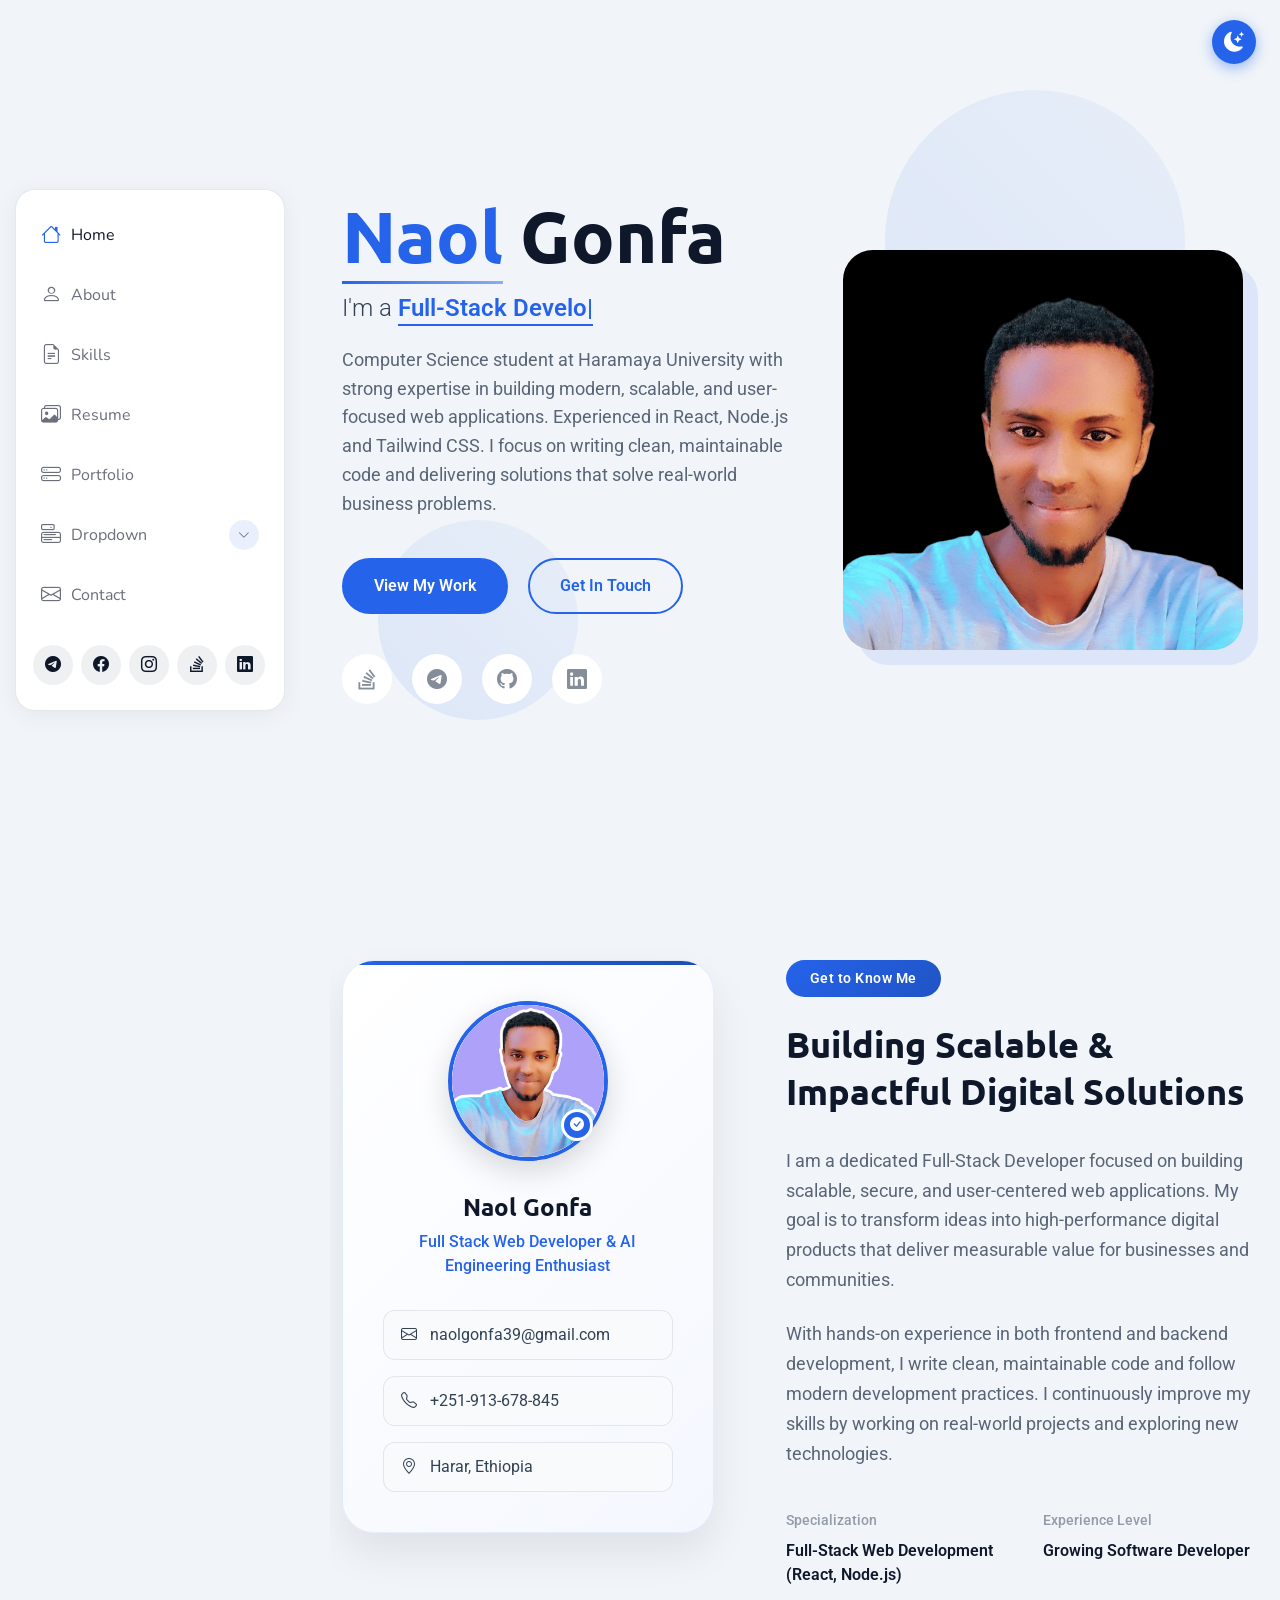
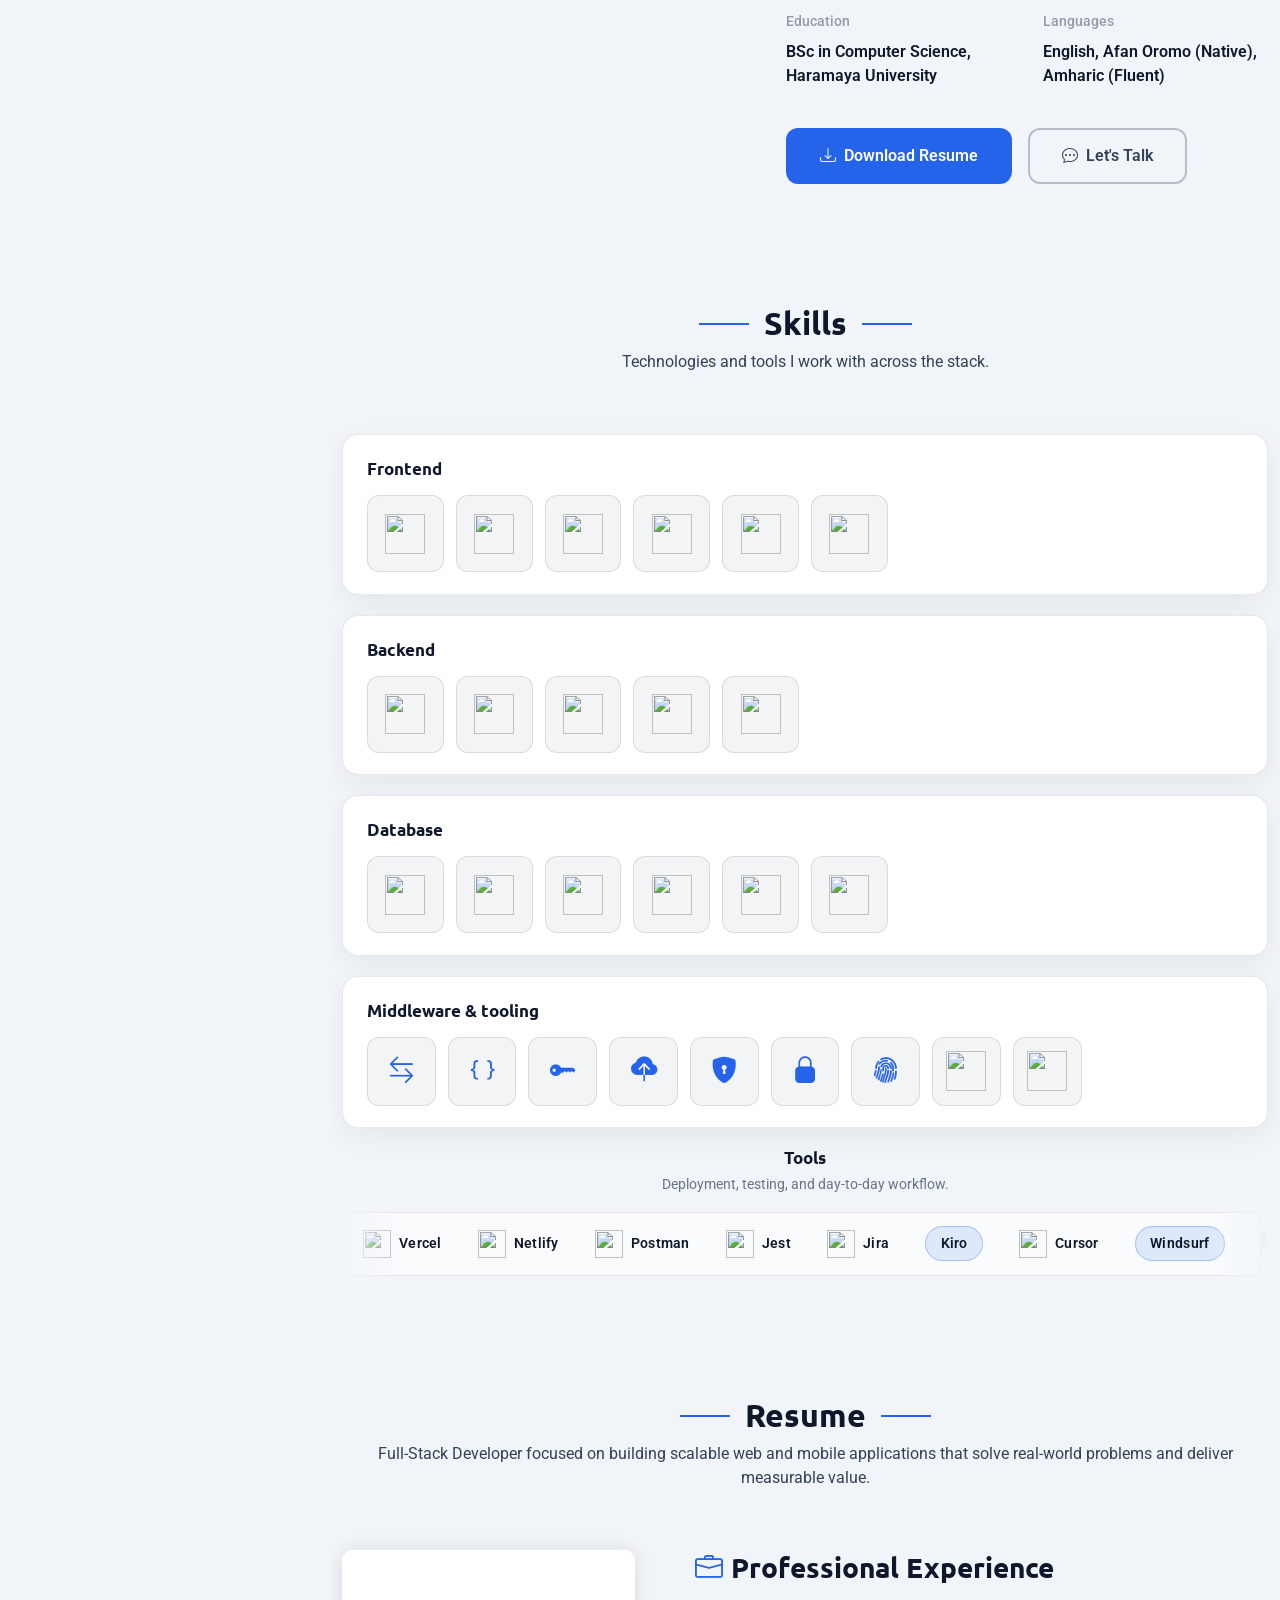
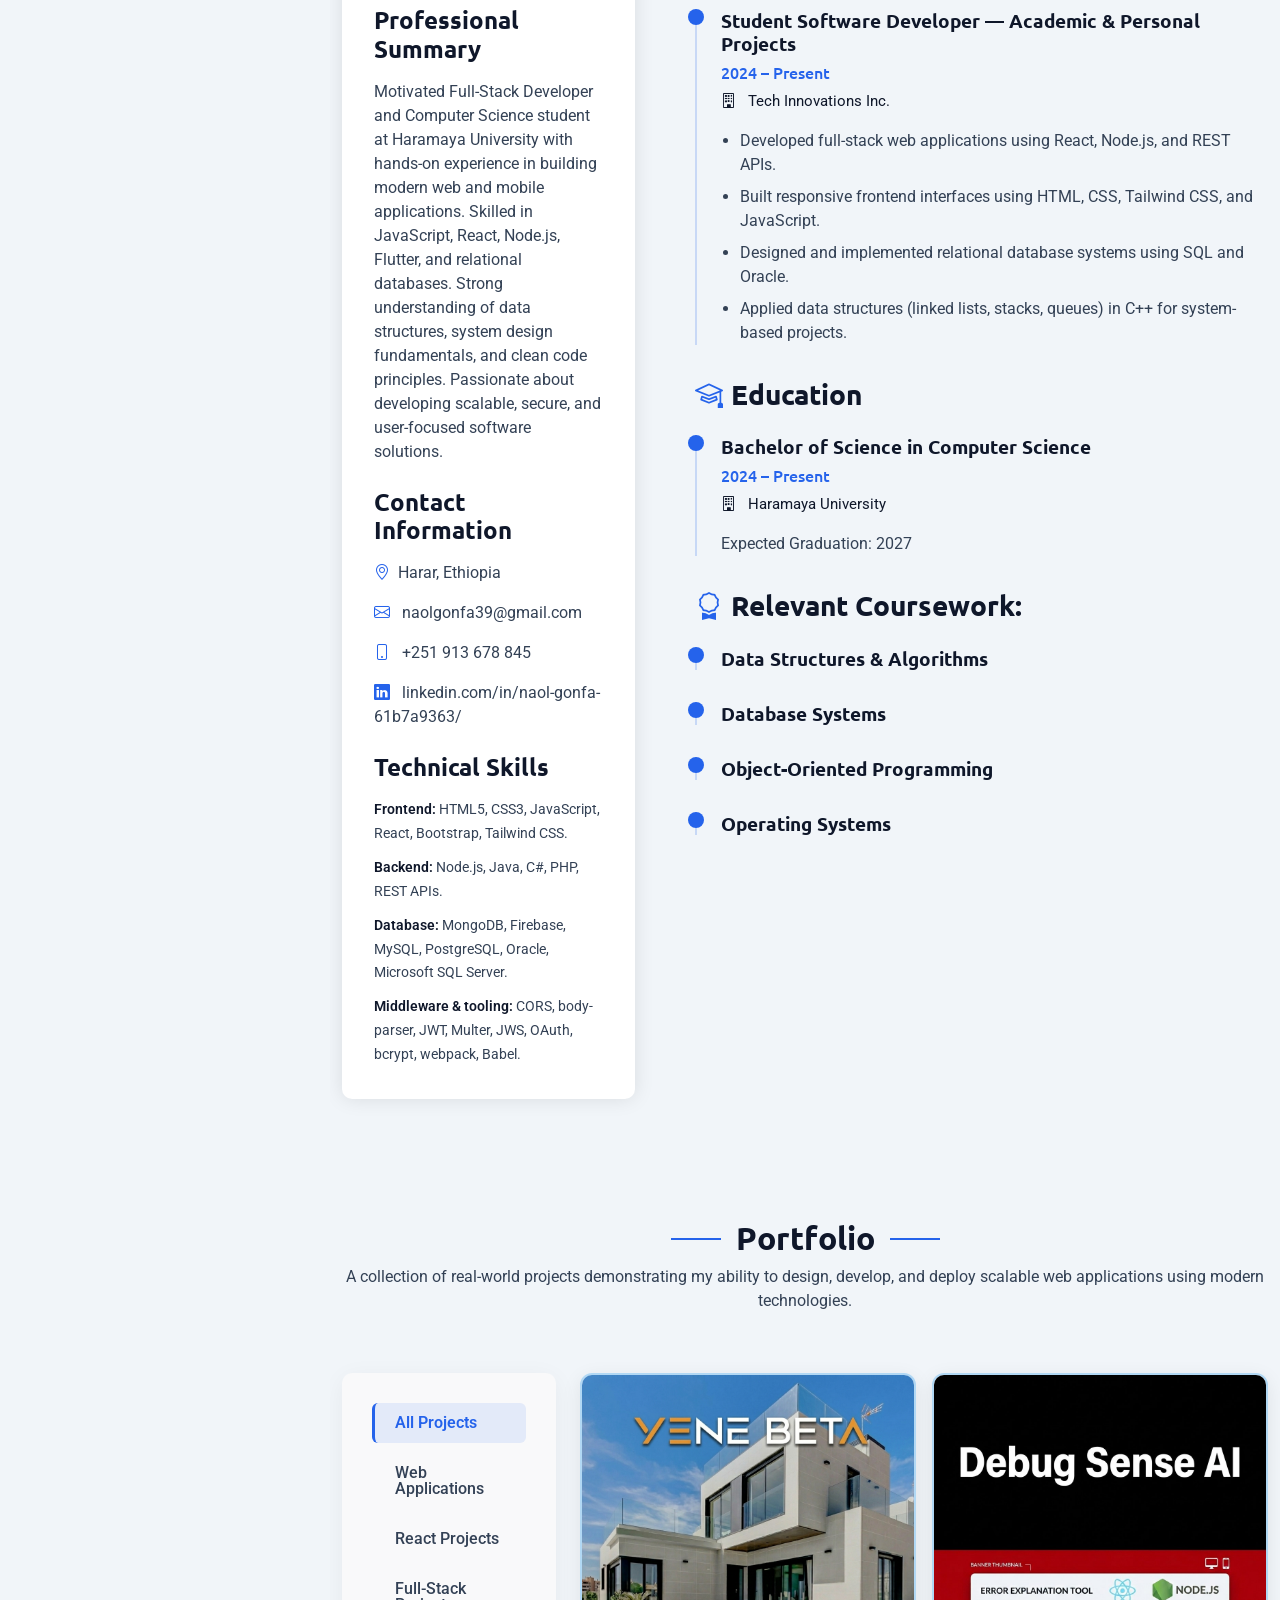
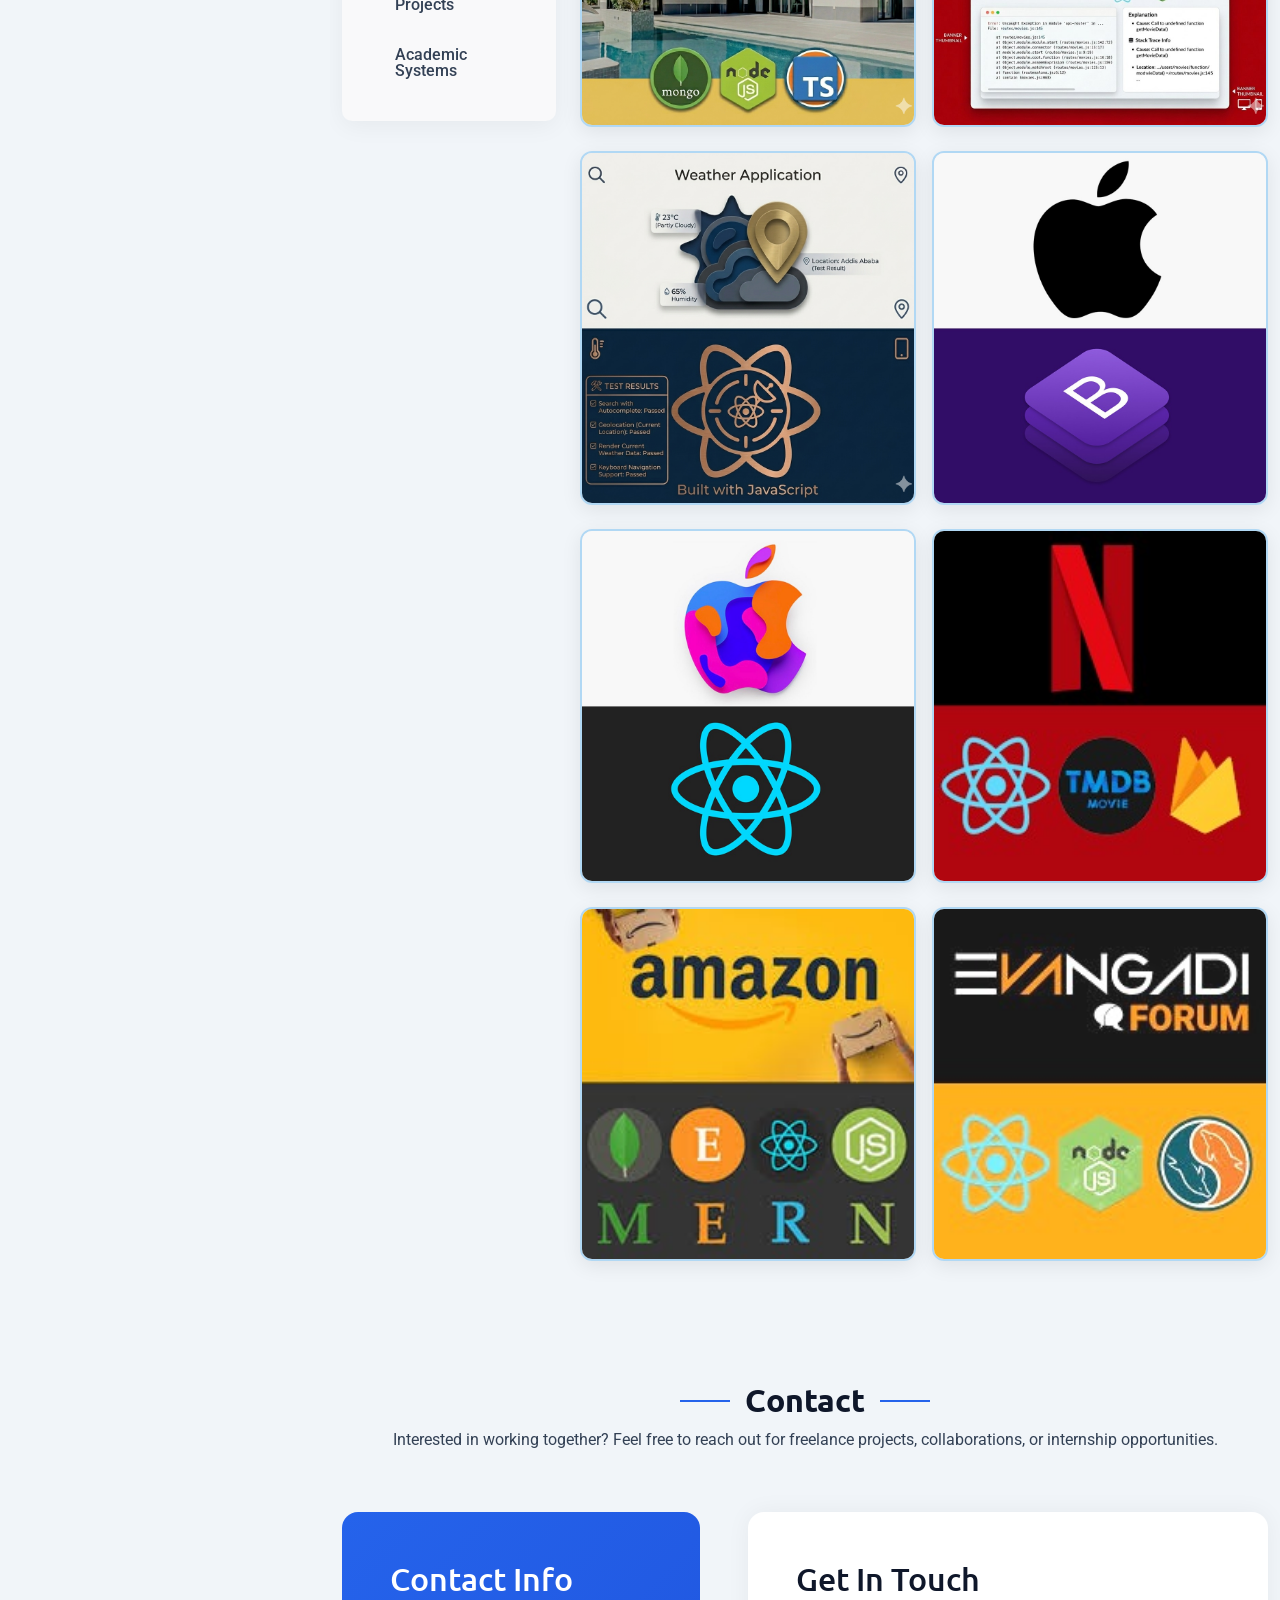
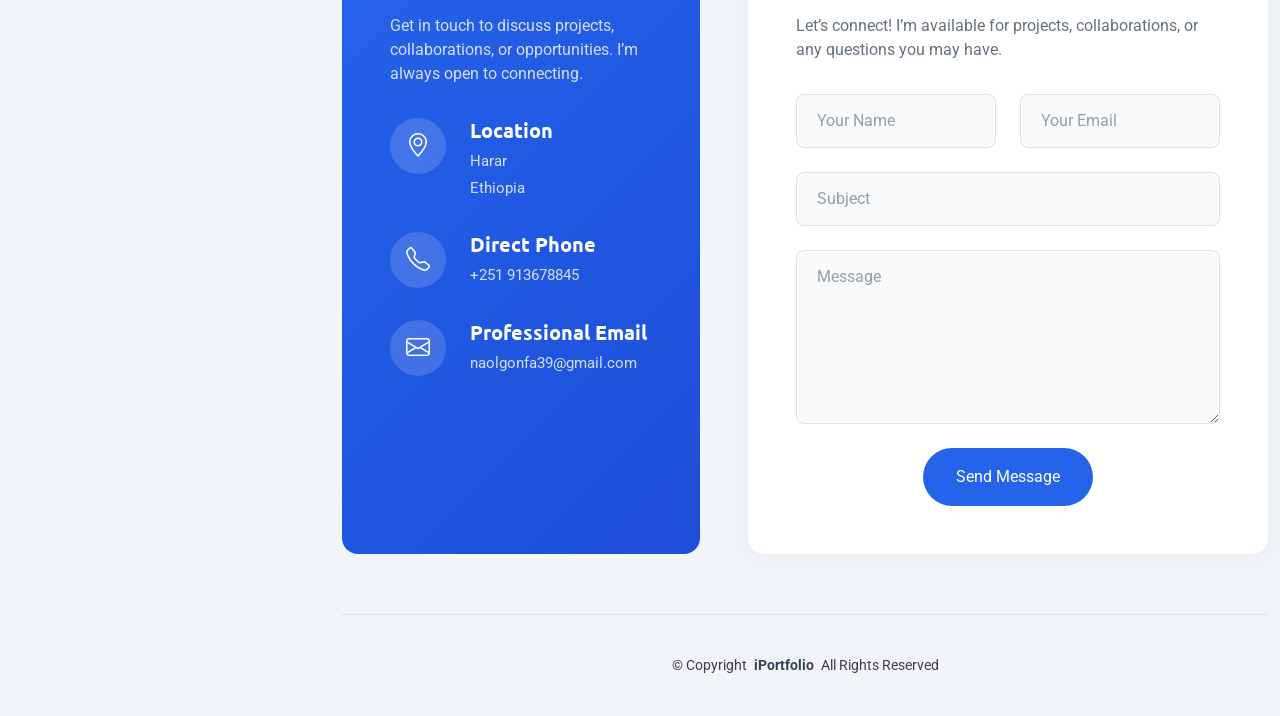
==== commit 69aae65f: "problem is fixed" ====
--- a/index.html
+++ b/index.html
@@ -57,7 +57,6 @@
   <!-- Favicon -->
   <link rel="icon" href="https://naol.online/assets/img/favicon.ico" type="image/x-icon">
   <link rel="apple-touch-icon" href="https://naol.online/assets/img/apple-touch-icon.png">
-</head>
 
 
 <!-- Favicons -->
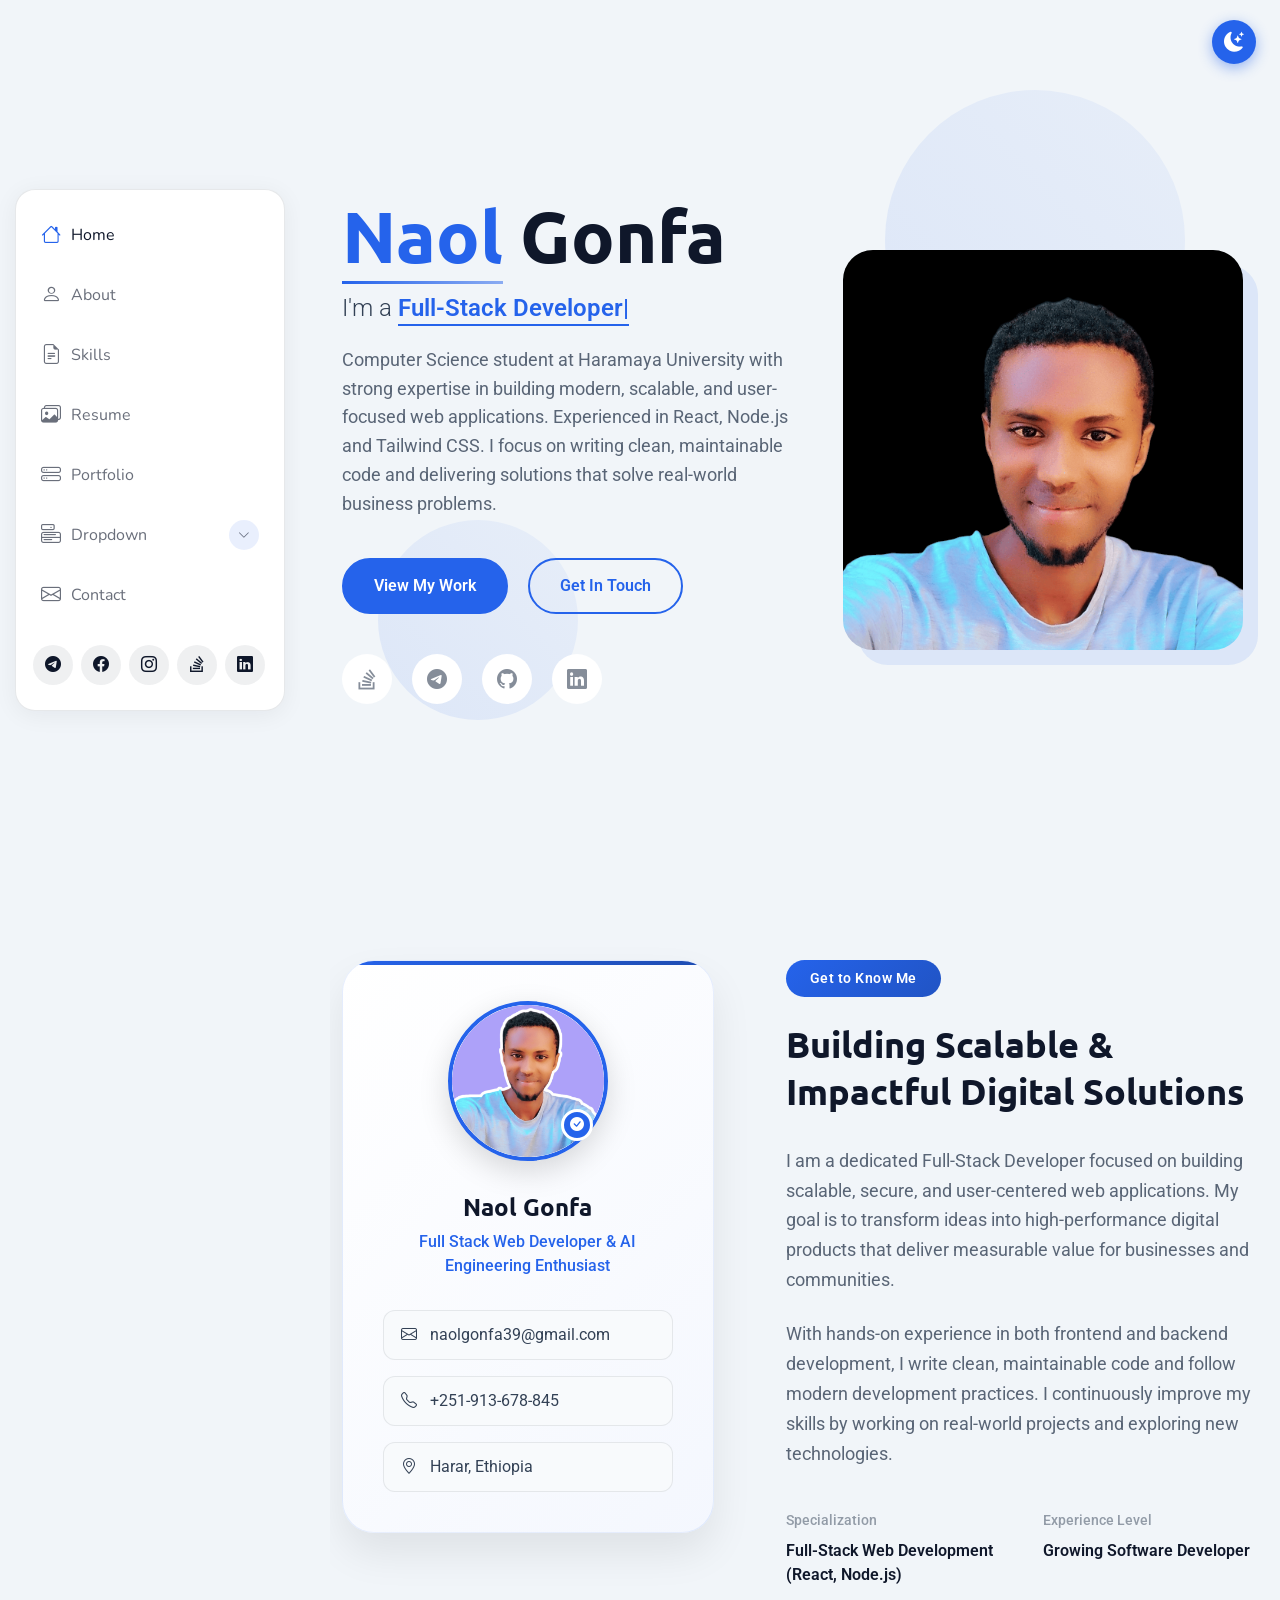
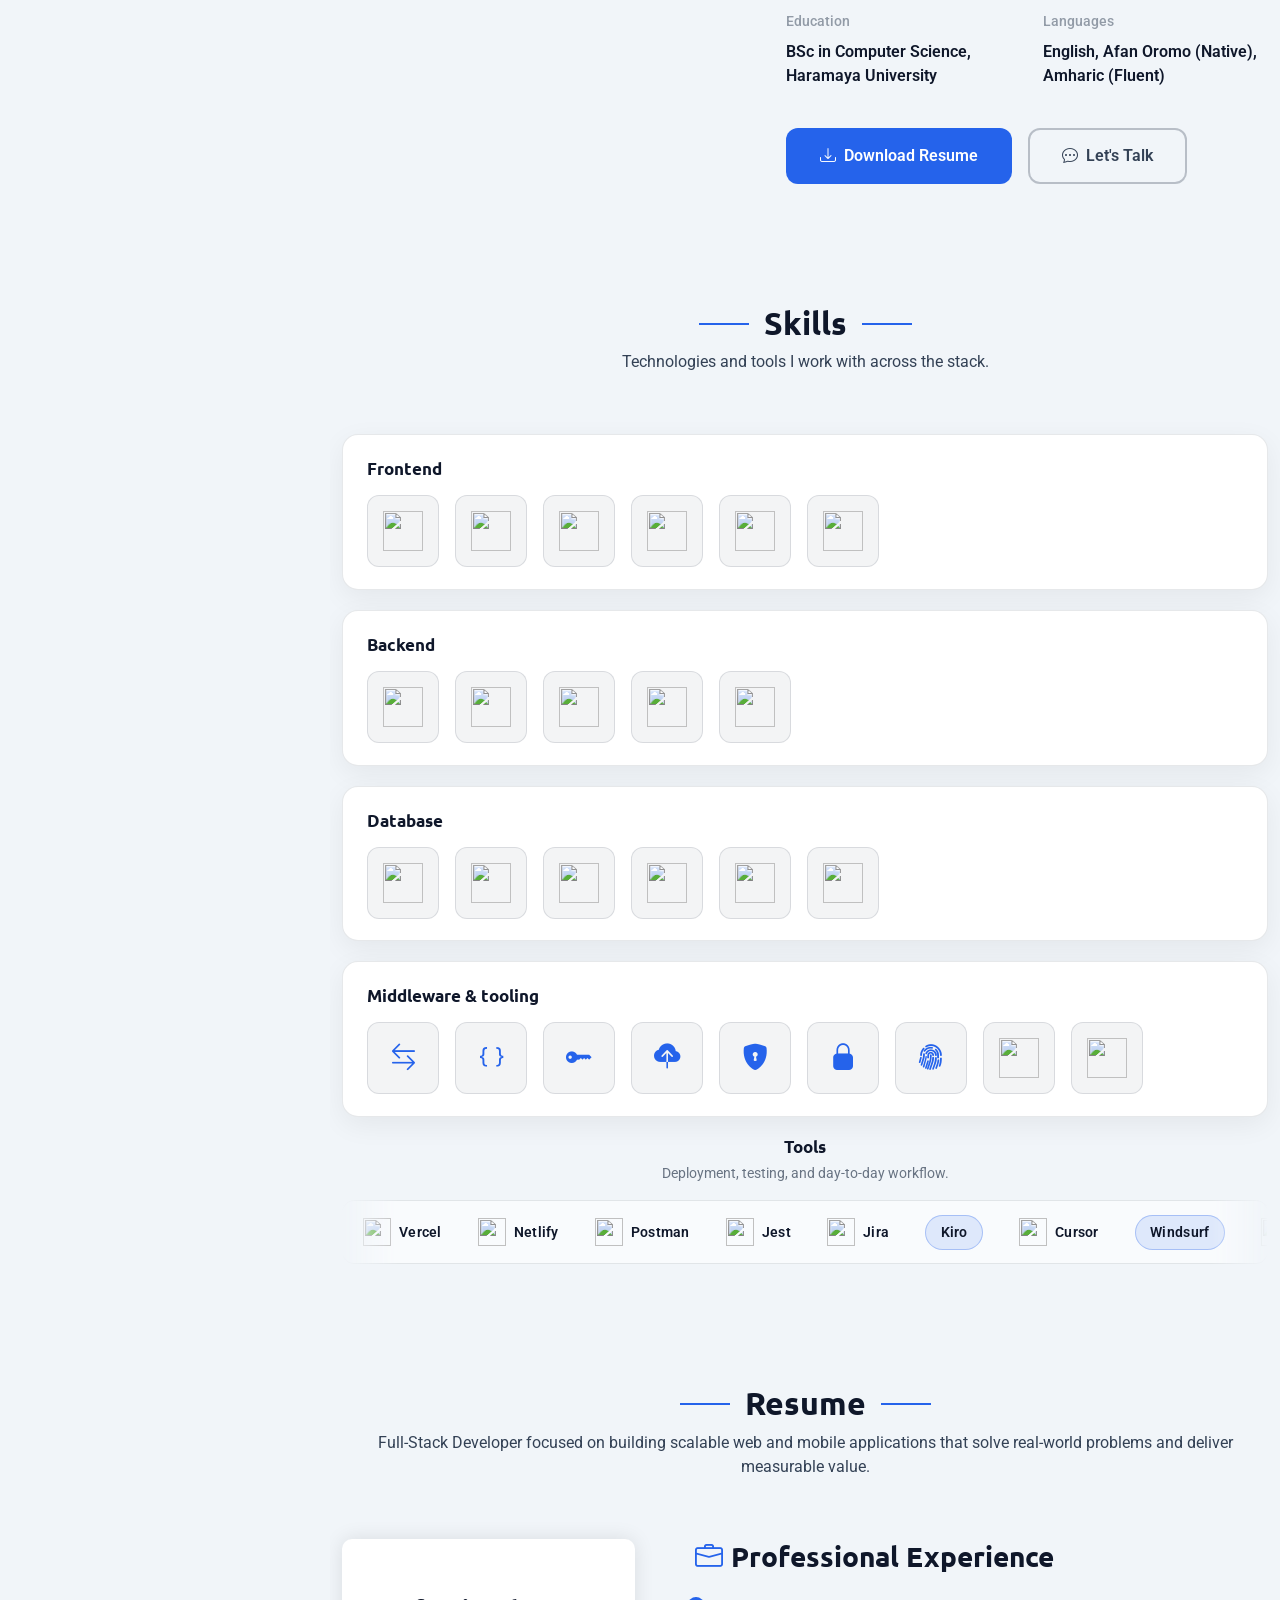
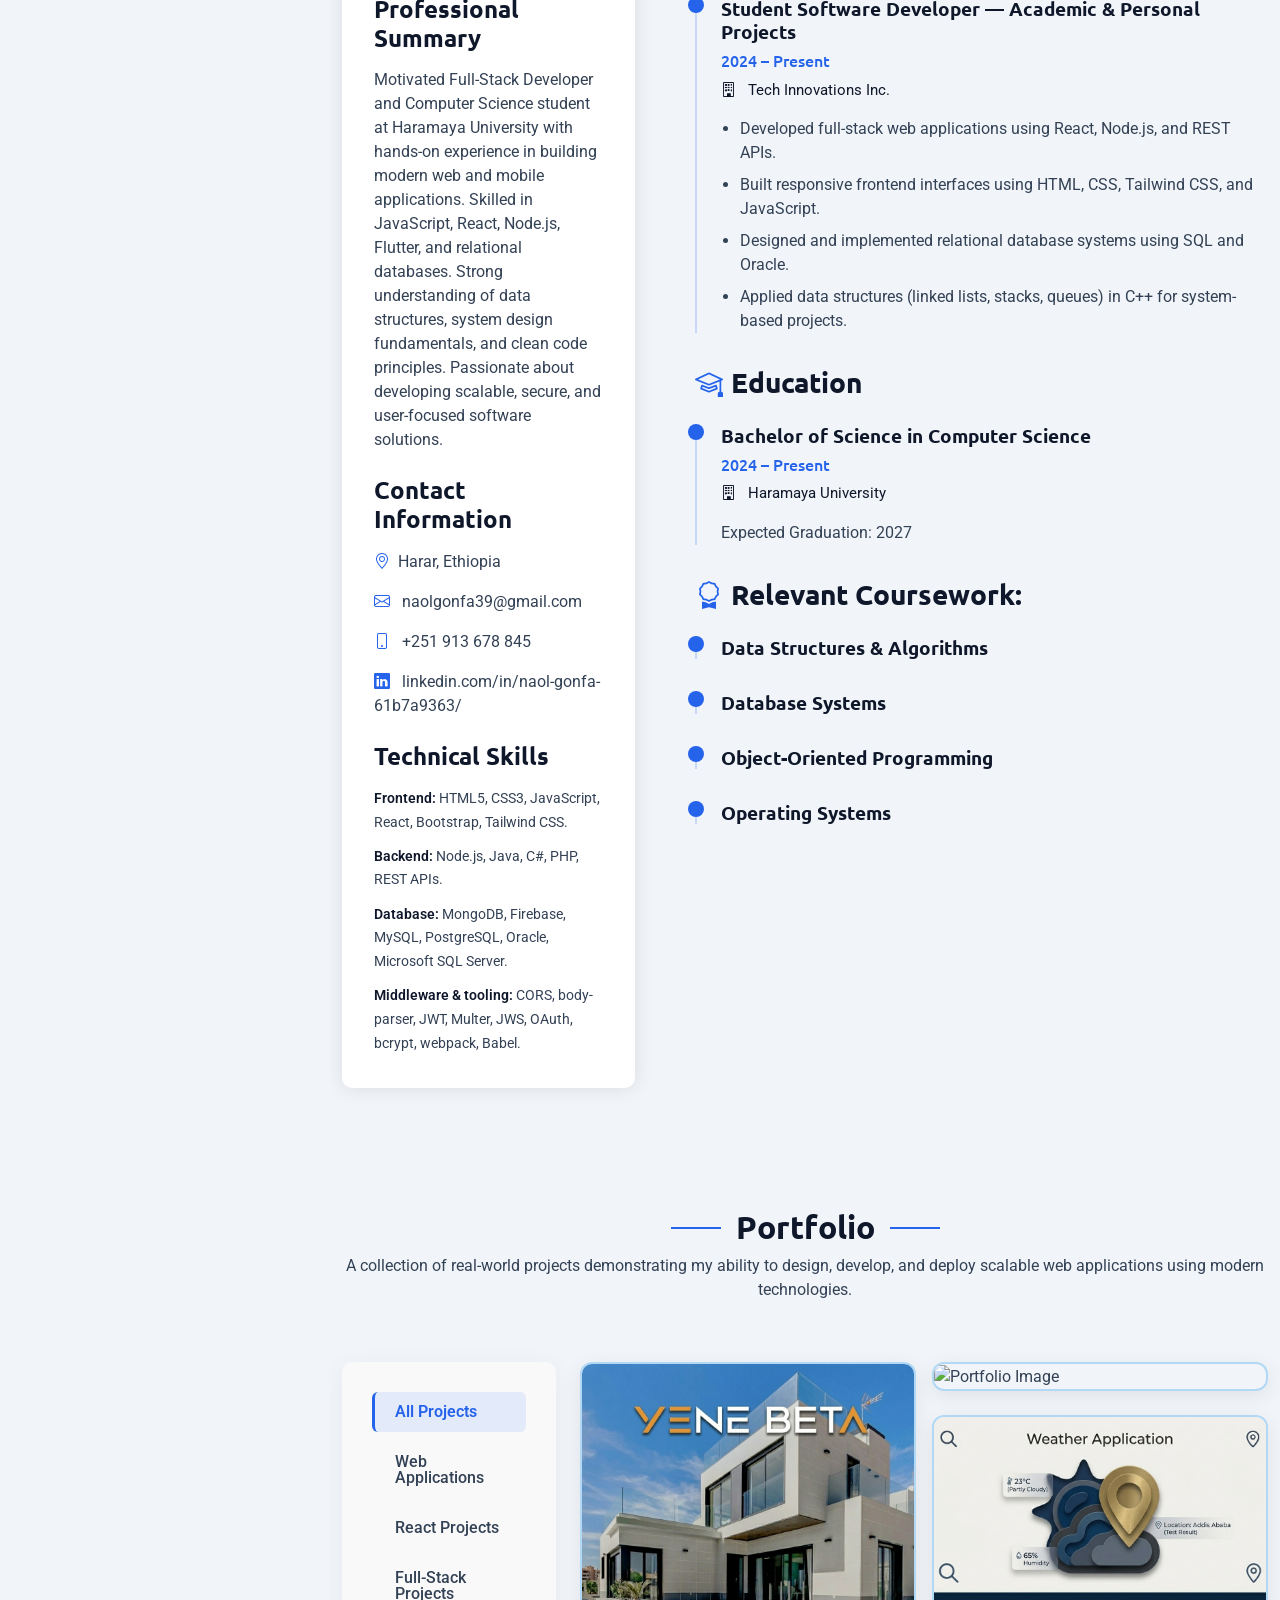
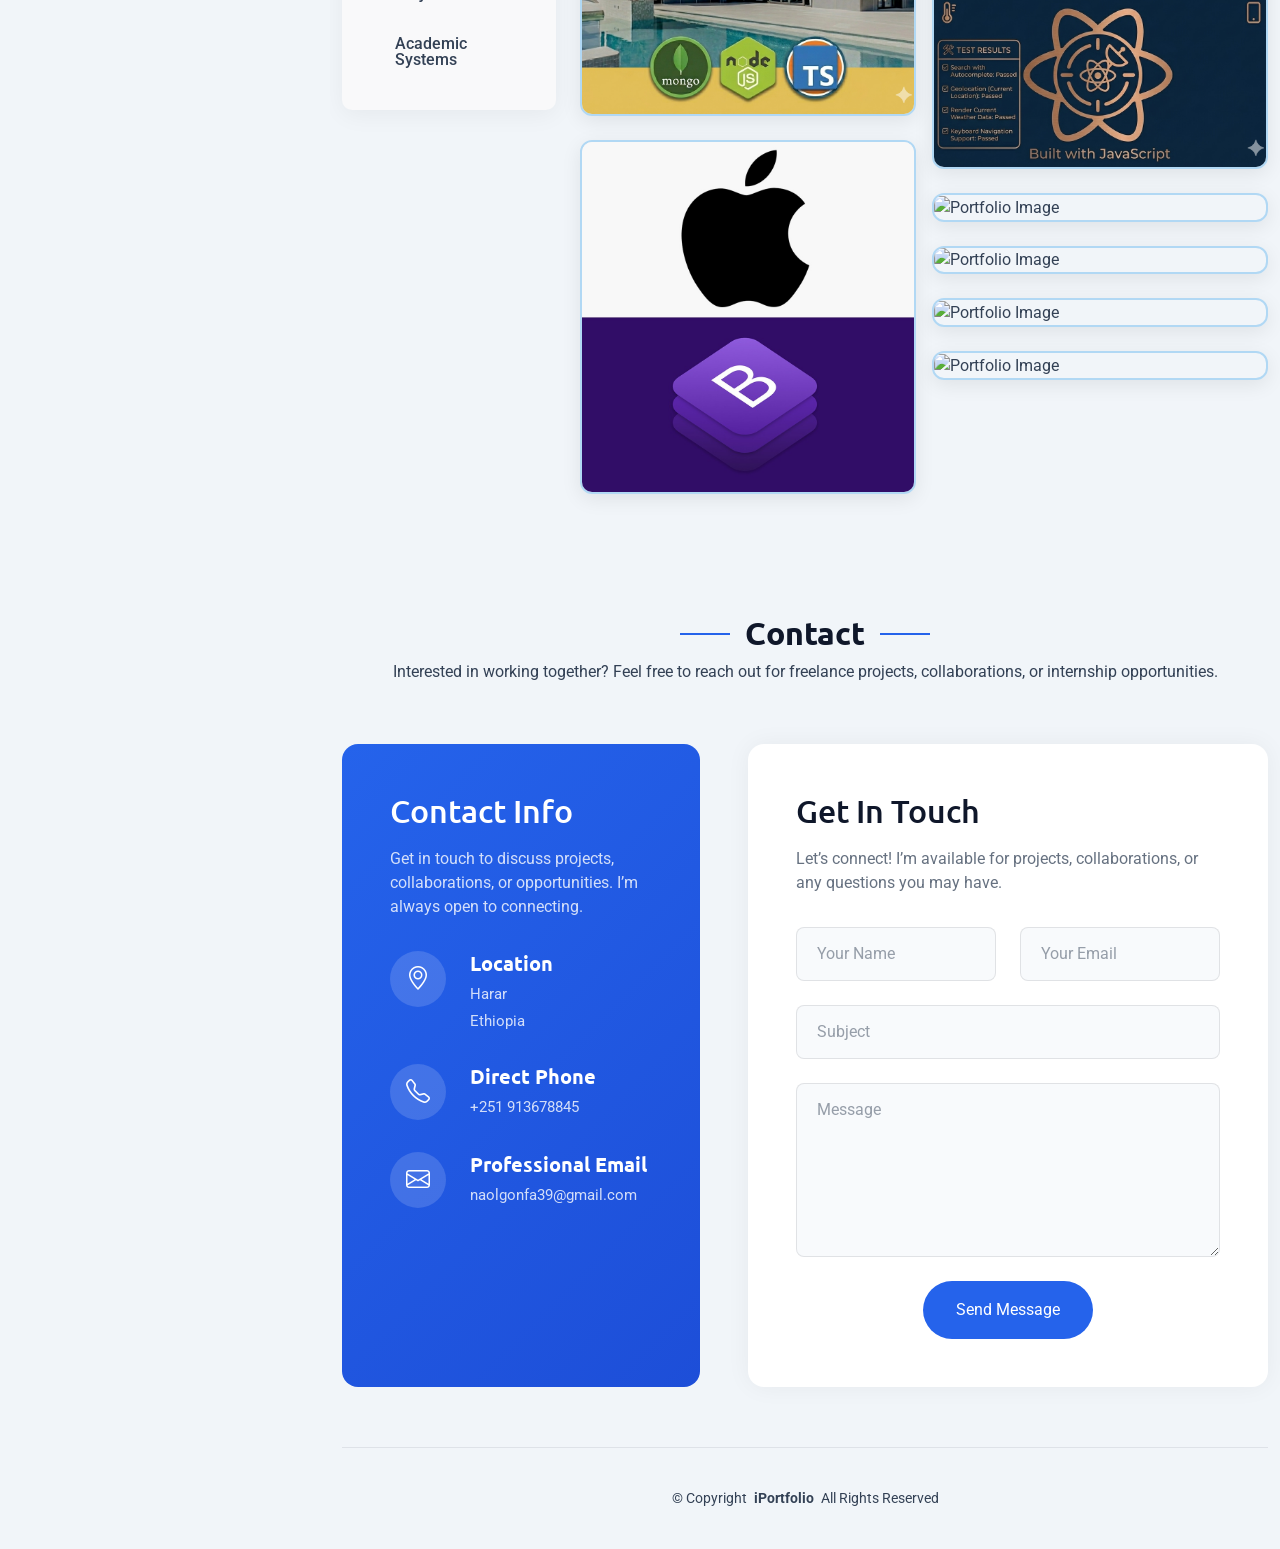
==== commit 45938a9a: "Problem with style fixed" ====
--- a/index.html
+++ b/index.html
@@ -1,9 +1,11 @@
 <!DOCTYPE html>
-<html lang="en" data-theme="dark">
+<html lang="en">
 
 <head>
   <meta charset="UTF-8">
   <meta name="viewport" content="width=device-width, initial-scale=1.0">
+
+  <!-- Theme: apply before any rendering to avoid flash -->
   <script>
     (function () {
       try {
@@ -15,78 +17,58 @@
         } else {
           document.documentElement.setAttribute('data-theme', 'dark');
         }
-      } catch (e) { /* ignore */ }
+      } catch (e) {
+        document.documentElement.setAttribute('data-theme', 'dark');
+      }
     })();
   </script>
 
-  <!-- Main Title -->
   <title>Naol Gonfa | Full Stack Web Developer & AI Engineering Enthusiast</title>
-  <!-- <meta name="google-site-verification" content="wv-mIqtQCRoSOMmx0NyAtUtsIte4g1Hdd0RRoBXNbn4" /> -->
+
   <!-- Basic Meta Tags -->
   <meta http-equiv="X-UA-Compatible" content="IE=edge">
-  <meta name="keywords"
-    content="Naol Gonfa, Naol Online, Naol.com, Nilegt, naolgonfa.com, Full Stack Developer, Web Developer, Mobile Apps, React, Tailwind CSS, Flutter, C++, C#, Java, Ethiopia,Harar,Programmer, Haramaya University, AI Engineering">
-  <meta name="description"
-    content="Driven Computer Science student at Haramaya University and aspiring developer. Skilled in web and mobile technologies including C++, C#, Java, HTML, CSS, JavaScript, React, Tailwind CSS, Bootstrap, Flutter, and Dart. Passionate about creating scalable, high-performance applications and solving real-world problems.">
-  <meta name="subject" content="Portfolio of Naol Gonfa — Web & Mobile Development, AI Engineering Enthusiast">
+  <meta name="keywords" content="Naol Gonfa, Naol Online, Nilegt, Full Stack Developer, Web Developer, React, Node.js, Flutter, Ethiopia, Haramaya University, AI Engineering">
+  <meta name="description" content="Driven Computer Science student at Haramaya University. Skilled in React, Node.js, JavaScript, Tailwind CSS, Bootstrap, Flutter. Passionate about scalable, high-performance applications.">
   <meta name="author" content="Naol Gonfa">
   <meta name="robots" content="index, follow">
   <link rel="canonical" href="https://naol.online/">
 
-  <!-- Open Graph (Facebook, LinkedIn, etc.) -->
+  <!-- Open Graph -->
   <meta property="og:title" content="Naol Gonfa | Full Stack Web Developer & AI Engineering Enthusiast">
+  <meta property="og:description" content="Explore the portfolio of Naol Gonfa — Full Stack Web Developer & AI Engineering Enthusiast.">
   <meta property="og:image" content="https://naol.online/assets/img/profile/naol-3.png">
-  <!-- Replace with your real profile image path -->
   <meta property="og:image:alt" content="Naol Gonfa Portfolio Preview">
   <meta property="og:site_name" content="Naol Gonfa Portfolio">
   <meta property="og:url" content="https://naol.online/">
-  <meta property="og:description"
-    content="Explore the portfolio of Naol Gonfa — Full Stack Web Developer & AI Engineering Enthusiast. Projects in web development, mobile apps, and AI solutions.">
   <meta property="og:type" content="website">
 
   <!-- Twitter Card -->
   <meta name="twitter:card" content="summary_large_image">
   <meta name="twitter:title" content="Naol Gonfa | Full Stack Developer & AI Enthusiast">
-  <meta name="twitter:description"
-    content="Computer Science student at Haramaya University — building modern websites, mobile apps, and AI projects.">
+  <meta name="twitter:description" content="Computer Science student at Haramaya University — building modern websites, mobile apps, and AI projects.">
   <meta name="twitter:image" content="https://naol.online/assets/img/profile/naol-3.png">
-  <!-- Replace with actual image -->
   <meta name="twitter:image:alt" content="Naol Gonfa Portfolio">
   <meta name="twitter:site" content="@nilegt_">
 
   <!-- Favicon -->
-  <link rel="icon" href="https://naol.online/assets/img/favicon.ico" type="image/x-icon">
-  <link rel="apple-touch-icon" href="https://naol.online/assets/img/apple-touch-icon.png">
-
-
-<!-- Favicons -->
-<link href="assets/img/Nilegt_fav.png" rel="icon">
-<link href="assets/img/apple-icon-57x57(1).png" rel="apple-touch-icon">
-
-<!-- Fonts -->
-<link href="https://fonts.googleapis.com" rel="preconnect">
-<link href="https://fonts.gstatic.com" rel="preconnect" crossorigin>
-<link
-  href="https://fonts.googleapis.com/css2?family=Roboto:ital,wght@0,100;0,300;0,400;0,500;0,700;0,900;1,100;1,300;1,400;1,500;1,700;1,900&family=Ubuntu:ital,wght@0,300;0,400;0,500;0,700;1,300;1,400;1,500;1,700&family=Nunito:ital,wght@0,200;0,300;0,400;0,500;0,600;0,700;0,800;0,900;1,200;1,300;1,400;1,500;1,600;1,700;1,800;1,900&display=swap"
-  rel="stylesheet">
-
-<!-- Vendor CSS Files -->
-<link href="assets/vendor/bootstrap/css/bootstrap.min.css" rel="stylesheet">
-<link href="assets/vendor/bootstrap-icons/bootstrap-icons.css" rel="stylesheet">
-<link href="assets/vendor/aos/aos.css" rel="stylesheet">
-<link href="assets/vendor/glightbox/css/glightbox.min.css" rel="stylesheet">
-<link href="assets/vendor/swiper/swiper-bundle.min.css" rel="stylesheet">
-
-<!-- Main CSS File -->
-<link href="assets/css/main.css" rel="stylesheet">
-
-<!-- =======================================================
-  * Template Name: SnapFolio
-  * Template URL: https://bootstrapmade.com/snapfolio-bootstrap-portfolio-template/
-  * Updated: Jul 21 2025 with Bootstrap v5.3.7
-  * Author: BootstrapMade.com
-  * License: https://bootstrapmade.com/license/
-  ======================================================== -->
+  <link rel="icon" href="/assets/img/Nilegt_fav.png" type="image/png">
+  <link rel="apple-touch-icon" href="/assets/img/apple-icon-57x57(1).png">
+
+  <!-- Fonts -->
+  <link href="https://fonts.googleapis.com" rel="preconnect">
+  <link href="https://fonts.gstatic.com" rel="preconnect" crossorigin>
+  <link href="https://fonts.googleapis.com/css2?family=Roboto:ital,wght@0,100;0,300;0,400;0,500;0,700;0,900;1,100;1,300;1,400;1,500;1,700;1,900&family=Ubuntu:ital,wght@0,300;0,400;0,500;0,700;1,300;1,400;1,500;1,700&family=Nunito:ital,wght@0,200;0,300;0,400;0,500;0,600;0,700;0,800;0,900;1,200;1,300;1,400;1,500;1,600;1,700;1,800;1,900&display=swap" rel="stylesheet">
+
+  <!-- Vendor CSS Files -->
+  <link href="/assets/vendor/bootstrap/css/bootstrap.min.css" rel="stylesheet">
+  <link href="/assets/vendor/bootstrap-icons/bootstrap-icons.css" rel="stylesheet">
+  <link href="/assets/vendor/aos/aos.css" rel="stylesheet">
+  <link href="/assets/vendor/glightbox/css/glightbox.min.css" rel="stylesheet">
+  <link href="/assets/vendor/swiper/swiper-bundle.min.css" rel="stylesheet">
+
+  <!-- Main CSS File -->
+  <link href="/assets/css/main.css?v=3" rel="stylesheet">
+
 </head>
 
 <body class="index-page">
@@ -203,7 +185,7 @@
               <div class="hero-visual">
                 <div class="profile-container">
                   <div class="profile-background"></div>
-                  <img src="assets/img/profile/naol-3.png" alt="Naol Gonfa" class="profile-image">
+                  <img src="/assets/img/profile/naol-3.png" alt="Naol Gonfa" class="profile-image">
                 </div>
               </div>
             </div>
@@ -224,7 +206,7 @@
             <div class="profile-card">
               <div class="profile-header">
                 <div class="profile-image">
-                  <img src="assets/img/profile/naol-2.png" alt="Profile Image" class="img-fluid">
+                  <img src="/assets/img/profile/naol-2.png" alt="Profile Image" class="img-fluid">
                 </div>
                 <div class="profile-badge">
                   <i class="bi bi-check-circle-fill"></i>
@@ -374,7 +356,7 @@
 
         <div class="skills-stack-panel" data-aos="fade-up" data-aos-delay="80">
           <h3 class="skills-stack-title">Frontend</h3>
-          <div class="skills-icon-grid" role="list">
+          <div class="skills-icon-grid d-flex flex-wrap gap-3" role="list">
             <div class="skill-icon-cell" role="listitem" title="HTML5">
               <img src="https://cdn.jsdelivr.net/gh/devicons/devicon/icons/html5/html5-original.svg" width="40" height="40" alt="">
             </div>
@@ -398,7 +380,7 @@
 
         <div class="skills-stack-panel" data-aos="fade-up" data-aos-delay="120">
           <h3 class="skills-stack-title">Backend</h3>
-          <div class="skills-icon-grid" role="list">
+          <div class="skills-icon-grid d-flex flex-wrap gap-3" role="list">
             <div class="skill-icon-cell" role="listitem" title="Node.js">
               <img src="https://cdn.jsdelivr.net/gh/devicons/devicon/icons/nodejs/nodejs-original.svg" width="40" height="40" alt="">
             </div>
@@ -419,7 +401,7 @@
 
         <div class="skills-stack-panel" data-aos="fade-up" data-aos-delay="160">
           <h3 class="skills-stack-title">Database</h3>
-          <div class="skills-icon-grid" role="list">
+          <div class="skills-icon-grid d-flex flex-wrap gap-3" role="list">
             <div class="skill-icon-cell" role="listitem" title="MongoDB">
               <img src="https://cdn.jsdelivr.net/gh/devicons/devicon/icons/mongodb/mongodb-original.svg" width="40" height="40" alt="">
             </div>
@@ -443,7 +425,7 @@
 
         <div class="skills-stack-panel" data-aos="fade-up" data-aos-delay="200">
           <h3 class="skills-stack-title">Middleware &amp; tooling</h3>
-          <div class="skills-icon-grid skills-icon-grid--dense" role="list">
+          <div class="skills-icon-grid skills-icon-grid--dense d-flex flex-wrap gap-3" role="list">
             <div class="skill-icon-cell skill-icon-glyph" role="listitem" title="CORS">
               <i class="bi bi-arrow-left-right" aria-hidden="true"></i>
             </div>
@@ -645,7 +627,7 @@
               <div class="row gy-4 portfolio-container isotope-container" data-aos="fade-up" data-aos-delay="200">
                 <div class="col-lg-6 col-md-6 portfolio-item isotope-item filter-photography">
                   <div class="portfolio-wrap">
-                    <img src="assets/img/portfolio/yenebeta2.png" class="img-fluid" alt="Portfolio Image"
+                    <img src="/assets/img/portfolio/yenebeta2.png" class="img-fluid" alt="Portfolio Image"
                       loading="lazy">
                     <div class="portfolio-info">
                       <div class="content">
@@ -667,7 +649,7 @@
 
                 <div class="col-lg-6 col-md-6 portfolio-item isotope-item filter-photography">
                   <div class="portfolio-wrap">
-                    <img src="assets/img/portfolio/DebugSense.jpg" class="img-fluid" alt="Portfolio Image"
+                    <img src="/assets/img/portfolio/debugsense.jpg" class="img-fluid" alt="Portfolio Image"
                       loading="lazy">
                     <div class="portfolio-info">
                       <div class="content">
@@ -688,7 +670,7 @@
 
                 <div class="col-lg-6 col-md-6 portfolio-item isotope-item filter-photography">
                   <div class="portfolio-wrap">
-                    <img src="assets/img/portfolio/Weather App.png" class="img-fluid" alt="Portfolio Image"
+                    <img src="/assets/img/portfolio/weather-app.png" class="img-fluid" alt="Portfolio Image"
                       loading="lazy">
                     <div class="portfolio-info">
                       <div class="content">
@@ -708,7 +690,7 @@
 
                 <div class="col-lg-6 col-md-6 portfolio-item isotope-item filter-design">
                   <div class="portfolio-wrap">
-                    <img src="assets/img/portfolio/Boostrap.jpeg" class="img-fluid" alt="Portfolio Image"
+                    <img src="/assets/img/portfolio/bootstrap.jpeg" class="img-fluid" alt="Portfolio Image"
                       loading="lazy">
                     <div class="portfolio-info">
                       <div class="content">
@@ -728,7 +710,7 @@
 
                 <div class="col-lg-6 col-md-6 portfolio-item isotope-item filter-automotive">
                   <div class="portfolio-wrap">
-                    <img src="assets/img/portfolio/React-app.jpeg" class="img-fluid" alt="Portfolio Image"
+                    <img src="/assets/img/portfolio/react-app.jpeg" class="img-fluid" alt="Portfolio Image"
                       loading="lazy">
                     <div class="portfolio-info">
                       <div class="content">
@@ -749,7 +731,7 @@
 
                 <div class="col-lg-6 col-md-6 portfolio-item isotope-item filter-nature">
                   <div class="portfolio-wrap">
-                    <img src="assets/img/portfolio/Netflix2.jpeg" class="img-fluid" alt="Portfolio Image"
+                    <img src="/assets/img/portfolio/netflix2.jpeg" class="img-fluid" alt="Portfolio Image"
                       loading="lazy">
                     <div class="portfolio-info">
                       <div class="content">
@@ -770,7 +752,7 @@
 
                 <div class="col-lg-6 col-md-6 portfolio-item isotope-item filter-photography">
                   <div class="portfolio-wrap">
-                    <img src="assets/img/portfolio/Amazon.jpeg" class="img-fluid" alt="Portfolio Image" loading="lazy">
+                    <img src="/assets/img/portfolio/amazon.jpeg" class="img-fluid" alt="Portfolio Image" loading="lazy">
                     <div class="portfolio-info">
                       <div class="content">
                         <span class="category">E-Commerce Web Application </span>
@@ -790,7 +772,7 @@
 
                 <div class="col-lg-6 col-md-6 portfolio-item isotope-item filter-design">
                   <div class="portfolio-wrap">
-                    <img src="assets/img/portfolio/Evan-forum.jpeg" class="img-fluid" alt="Portfolio Image"
+                    <img src="/assets/img/portfolio/evan-forum.jpeg" class="img-fluid" alt="Portfolio Image"
                       loading="lazy">
                     <div class="portfolio-info">
                       <div class="content">
@@ -935,19 +917,19 @@
   <div id="preloader"></div>
 
   <!-- Vendor JS Files -->
-  <script src="assets/vendor/bootstrap/js/bootstrap.bundle.min.js"></script>
-  <script src="assets/vendor/php-email-form/validate.js"></script>
-  <script src="assets/vendor/aos/aos.js"></script>
-  <script src="assets/vendor/typed.js/typed.umd.js"></script>
-  <script src="assets/vendor/purecounter/purecounter_vanilla.js"></script>
-  <script src="assets/vendor/waypoints/noframework.waypoints.js"></script>
-  <script src="assets/vendor/isotope-layout/isotope.pkgd.min.js"></script>
-  <script src="assets/vendor/imagesloaded/imagesloaded.pkgd.min.js"></script>
-  <script src="assets/vendor/glightbox/js/glightbox.min.js"></script>
-  <script src="assets/vendor/swiper/swiper-bundle.min.js"></script>
+  <script src="/assets/vendor/bootstrap/js/bootstrap.bundle.min.js"></script>
+  <script src="/assets/vendor/php-email-form/validate.js"></script>
+  <script src="/assets/vendor/aos/aos.js"></script>
+  <script src="/assets/vendor/typed.js/typed.umd.js"></script>
+  <script src="/assets/vendor/purecounter/purecounter_vanilla.js"></script>
+  <script src="/assets/vendor/waypoints/noframework.waypoints.js"></script>
+  <script src="/assets/vendor/isotope-layout/isotope.pkgd.min.js"></script>
+  <script src="/assets/vendor/imagesloaded/imagesloaded.pkgd.min.js"></script>
+  <script src="/assets/vendor/glightbox/js/glightbox.min.js"></script>
+  <script src="/assets/vendor/swiper/swiper-bundle.min.js"></script>
 
   <!-- Main JS File -->
-  <script src="assets/js/main.js"></script>
+  <script src="/assets/js/main.js?v=3"></script>
 
 </body>
 
--- a/assets/css/main.css
+++ b/assets/css/main.css
@@ -2606,6 +2606,8 @@
 
 .skills-stack .skill-icon-cell {
   aspect-ratio: 1;
+  width: 72px;
+  height: 72px;
   display: flex;
   align-items: center;
   justify-content: center;
@@ -2828,19 +2830,19 @@
   border: none;
   border-radius: 50%;
   cursor: pointer;
-  background-color: var(--accent-color);
-  color: var(--contrast-color);
-  box-shadow: 0 4px 14px color-mix(in srgb, var(--accent-color), transparent 55%);
+  background-color: #2563eb;
+  color: #ffffff;
+  box-shadow: 0 4px 14px rgba(37, 99, 235, 0.45);
   transition: background-color 0.3s ease, transform 0.2s ease, box-shadow 0.3s ease;
 }
 
 .theme-toggle:hover {
-  background-color: color-mix(in srgb, var(--accent-color), black 12%);
+  background-color: #1d4ed8;
   transform: scale(1.05);
 }
 
 .theme-toggle:focus-visible {
-  outline: 2px solid var(--accent-color);
+  outline: 2px solid #2563eb;
   outline-offset: 3px;
 }
 
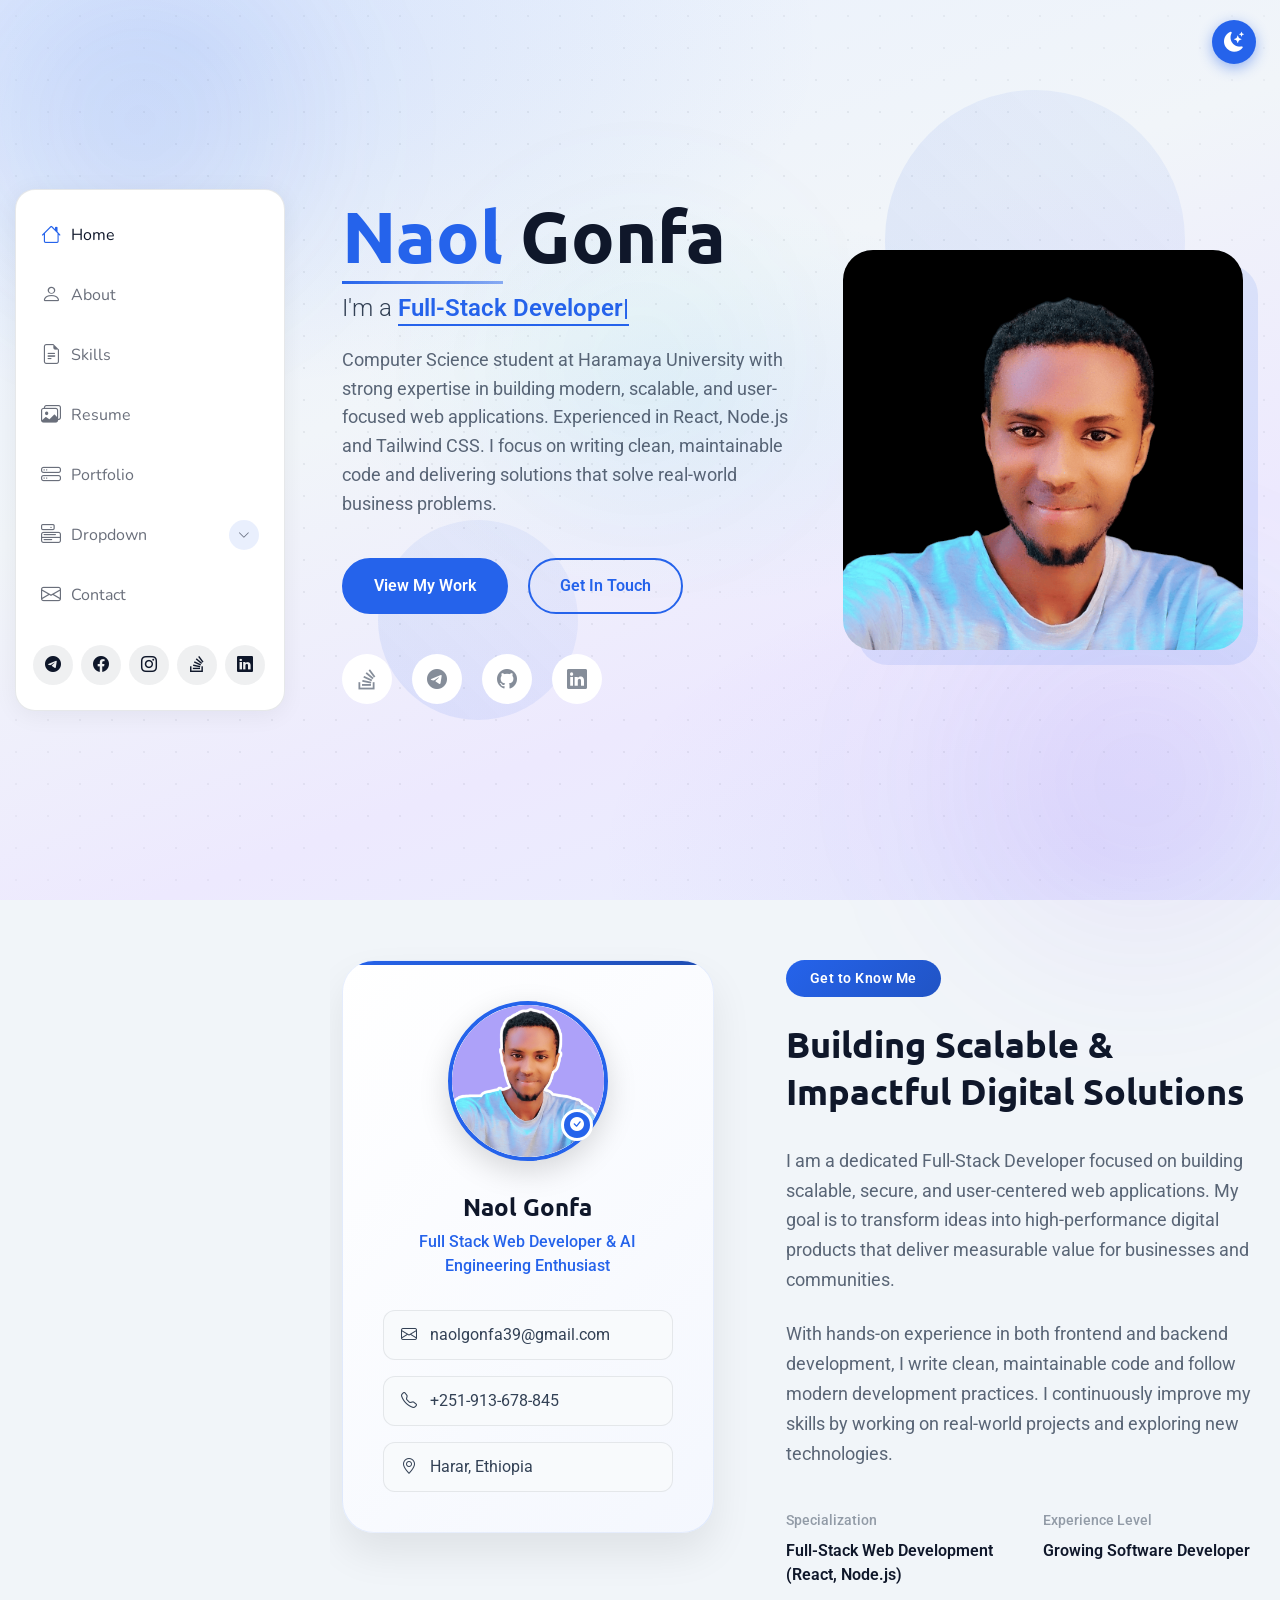
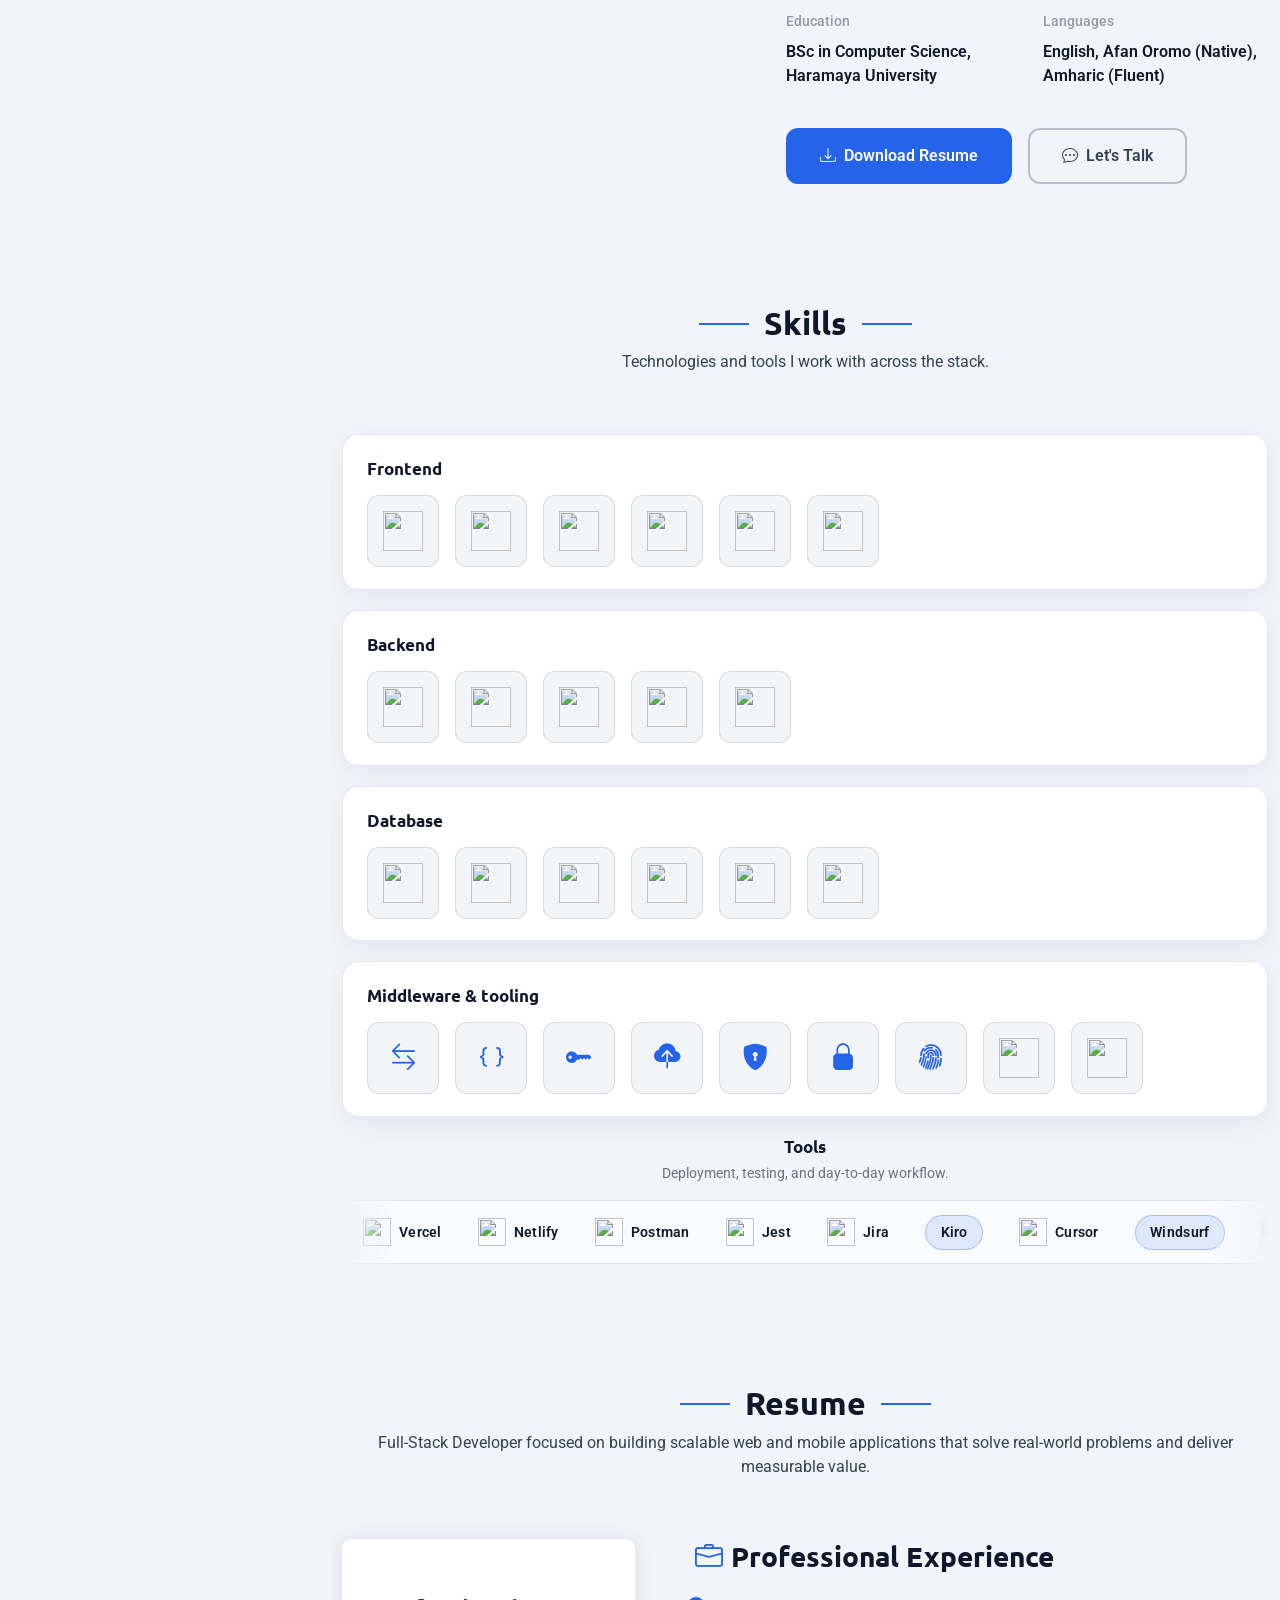
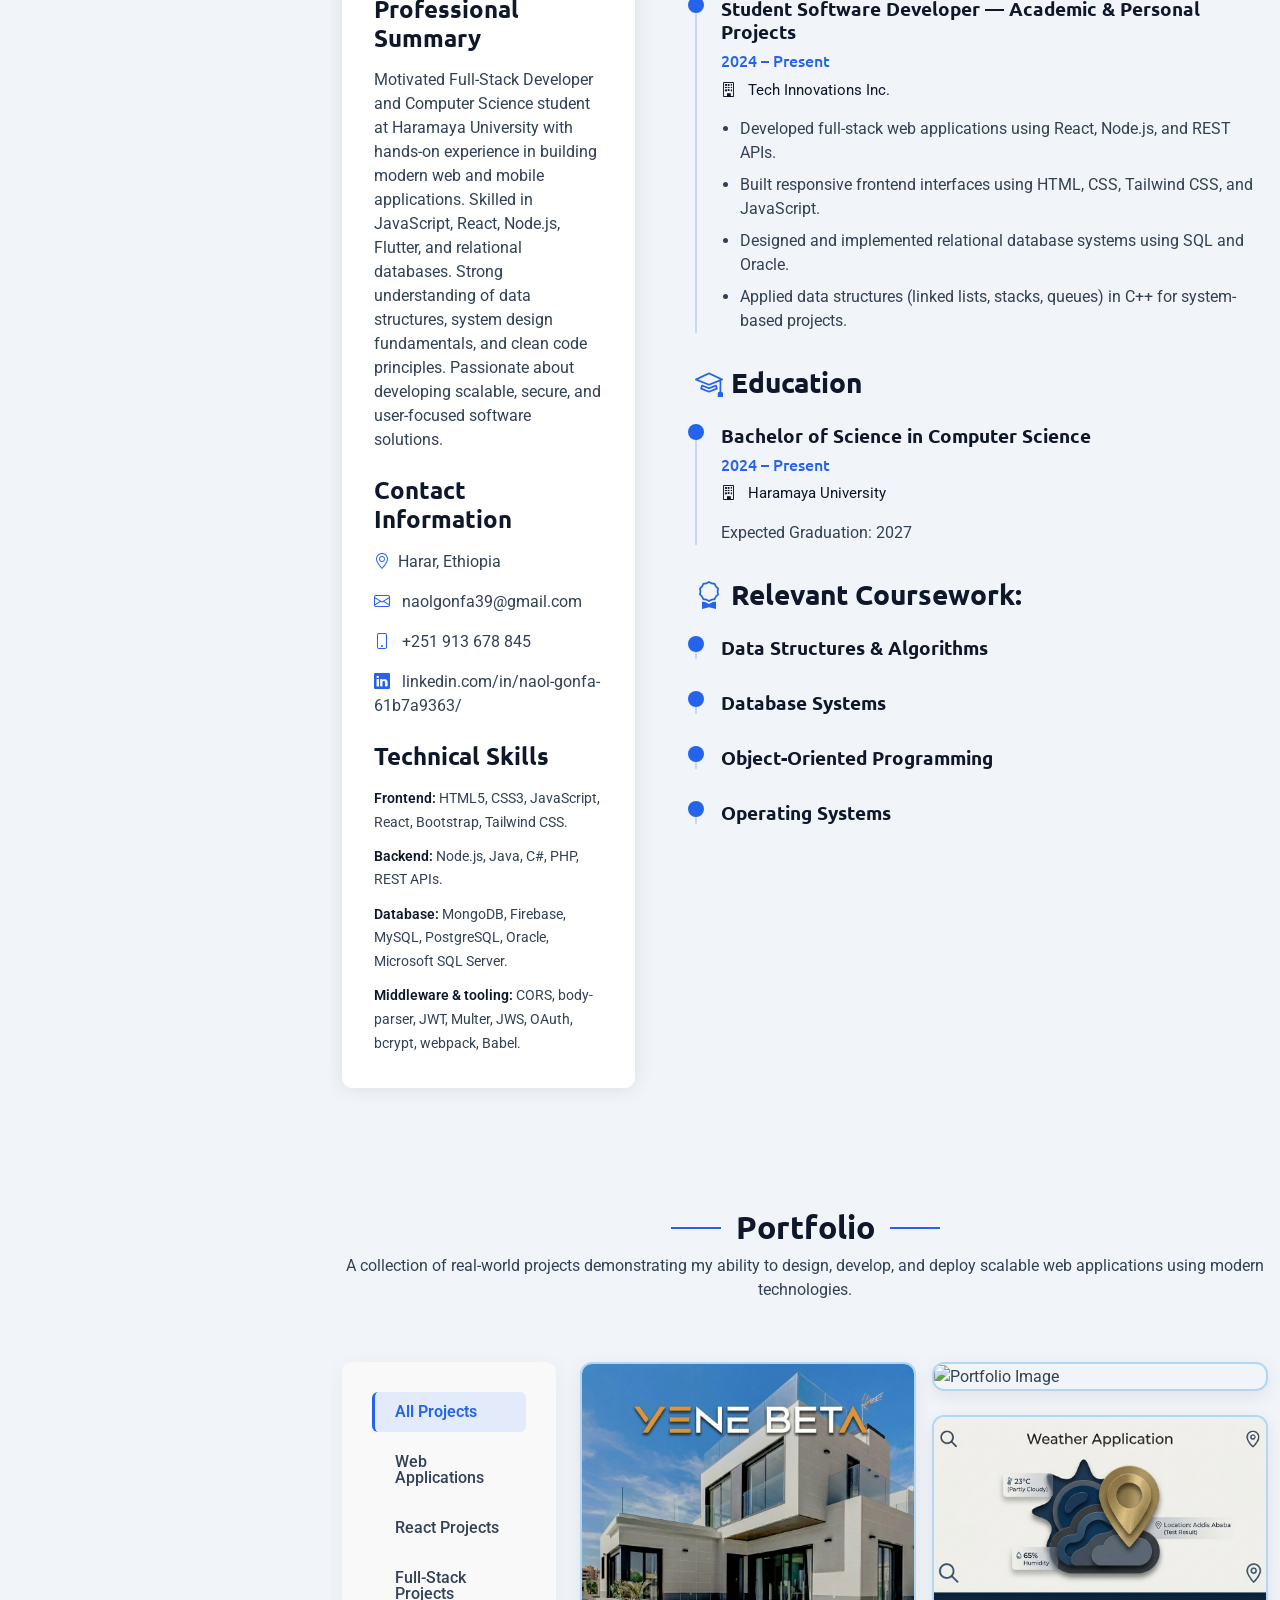
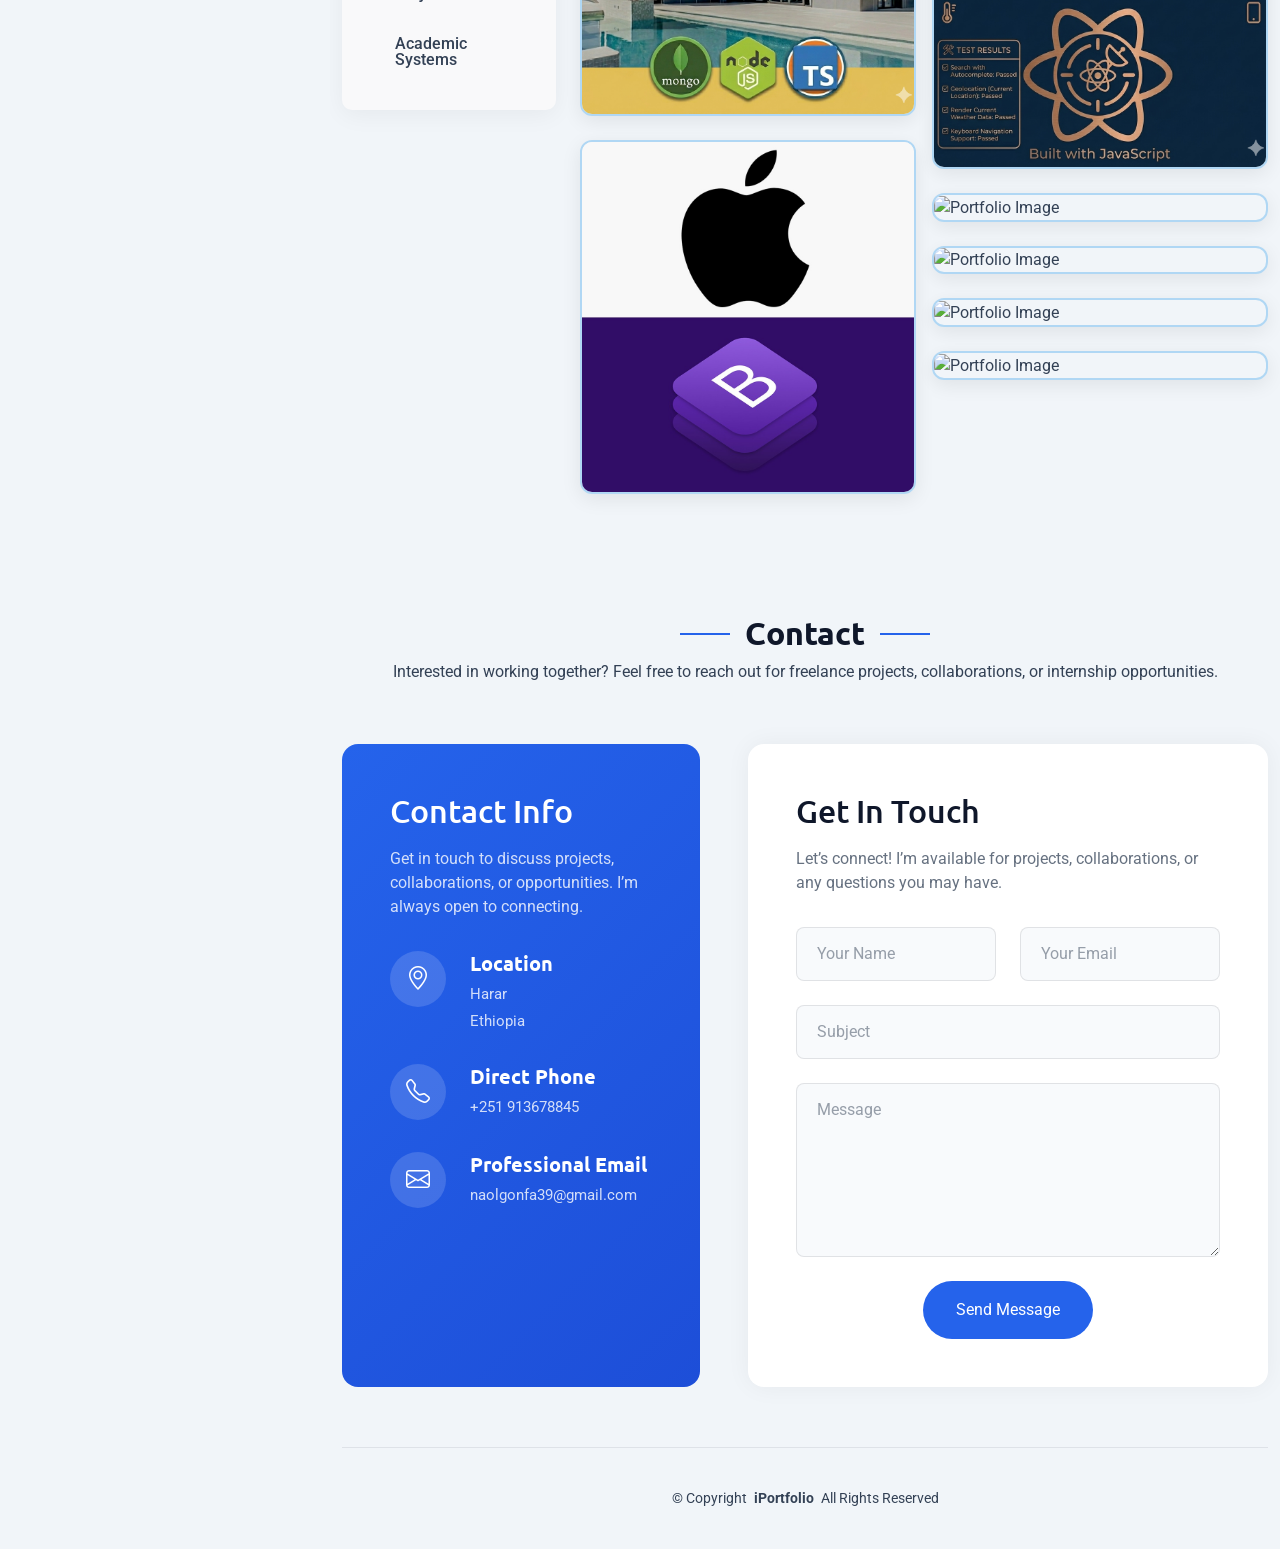
==== commit 33a9c43b: "background color changed" ====
--- a/index.html
+++ b/index.html
@@ -67,11 +67,16 @@
   <link href="/assets/vendor/swiper/swiper-bundle.min.css" rel="stylesheet">
 
   <!-- Main CSS File -->
-  <link href="/assets/css/main.css?v=3" rel="stylesheet">
+  <link href="/assets/css/main.css?v=5" rel="stylesheet">
 
 </head>
 
 <body class="index-page">
+
+  <!-- Background ambient orbs -->
+  <div class="bg-orb-1" aria-hidden="true"></div>
+  <div class="bg-orb-2" aria-hidden="true"></div>
+  <div class="bg-orb-3" aria-hidden="true"></div>
 
   <button type="button" class="theme-toggle" id="theme-toggle" aria-label="Switch theme" title="Toggle light / dark mode">
     <i class="bi bi-sun-fill" aria-hidden="true"></i>
--- a/assets/css/main.css
+++ b/assets/css/main.css
@@ -63,6 +63,11 @@
 body {
   color: var(--default-color);
   background-color: var(--background-color);
+  background-image:
+    radial-gradient(ellipse 80% 60% at 20% 10%,  rgba(37,  99, 235, 0.18) 0%, transparent 60%),
+    radial-gradient(ellipse 60% 50% at 80% 90%,  rgba(124, 58, 237, 0.16) 0%, transparent 55%),
+    radial-gradient(ellipse 50% 40% at 60% 40%,  rgba(6,  182, 212, 0.08) 0%, transparent 50%);
+  background-attachment: fixed;
   font-family: var(--default-font);
 }
 
@@ -2862,4 +2867,145 @@
     right: 24px;
     top: 20px;
   }
-}+}
+
+
+/*--------------------------------------------------------------
+# Background — ambient orbs & animated gradient
+--------------------------------------------------------------*/
+
+/* Fixed full-page canvas behind everything */
+body::before {
+  content: '';
+  position: fixed;
+  inset: 0;
+  z-index: -2;
+  pointer-events: none;
+
+  /* Dark base gradient */
+  background:
+    radial-gradient(ellipse 90% 70% at 15%  5%,  rgba(37,  99, 235, 0.22) 0%, transparent 55%),
+    radial-gradient(ellipse 70% 60% at 85% 95%,  rgba(124, 58, 237, 0.20) 0%, transparent 55%),
+    radial-gradient(ellipse 55% 45% at 55% 45%,  rgba(6,  182, 212, 0.10) 0%, transparent 50%),
+    linear-gradient(160deg, #0a0f1e 0%, #0f172a 40%, #130d2a 70%, #0a0f1e 100%);
+
+  animation: bg-shift 18s ease-in-out infinite alternate;
+}
+
+/* Subtle dot-grid texture layer */
+body::after {
+  content: '';
+  position: fixed;
+  inset: 0;
+  z-index: -1;
+  pointer-events: none;
+  background-image: radial-gradient(rgba(255,255,255,0.045) 1px, transparent 1px);
+  background-size: 32px 32px;
+  mask-image: radial-gradient(ellipse 100% 100% at 50% 50%, black 40%, transparent 100%);
+  -webkit-mask-image: radial-gradient(ellipse 100% 100% at 50% 50%, black 40%, transparent 100%);
+}
+
+/* Slow ambient drift */
+@keyframes bg-shift {
+  0%   { background-position: 0% 0%,   100% 100%, 50% 50%, center; }
+  50%  { background-position: 5% 8%,   95%  92%,  55% 45%, center; }
+  100% { background-position: 2% 4%,   98%  96%,  52% 48%, center; }
+}
+
+/* Floating orb 1 — top-left blue */
+.bg-orb-1 {
+  position: fixed;
+  top: -120px;
+  left: -100px;
+  width: 480px;
+  height: 480px;
+  border-radius: 50%;
+  background: radial-gradient(circle, rgba(37, 99, 235, 0.22) 0%, transparent 70%);
+  filter: blur(60px);
+  z-index: -1;
+  pointer-events: none;
+  animation: orb-float-1 20s ease-in-out infinite alternate;
+}
+
+/* Floating orb 2 — bottom-right purple */
+.bg-orb-2 {
+  position: fixed;
+  bottom: -140px;
+  right: -120px;
+  width: 520px;
+  height: 520px;
+  border-radius: 50%;
+  background: radial-gradient(circle, rgba(124, 58, 237, 0.20) 0%, transparent 70%);
+  filter: blur(70px);
+  z-index: -1;
+  pointer-events: none;
+  animation: orb-float-2 24s ease-in-out infinite alternate;
+}
+
+/* Floating orb 3 — center cyan accent */
+.bg-orb-3 {
+  position: fixed;
+  top: 40%;
+  left: 50%;
+  transform: translate(-50%, -50%);
+  width: 360px;
+  height: 360px;
+  border-radius: 50%;
+  background: radial-gradient(circle, rgba(6, 182, 212, 0.08) 0%, transparent 70%);
+  filter: blur(80px);
+  z-index: -1;
+  pointer-events: none;
+  animation: orb-float-3 28s ease-in-out infinite alternate;
+}
+
+@keyframes orb-float-1 {
+  0%   { transform: translate(0,   0);   opacity: 0.8; }
+  100% { transform: translate(40px, 60px); opacity: 1;   }
+}
+@keyframes orb-float-2 {
+  0%   { transform: translate(0,   0);    opacity: 0.7; }
+  100% { transform: translate(-50px, -40px); opacity: 1; }
+}
+@keyframes orb-float-3 {
+  0%   { transform: translate(-50%, -50%) scale(1);    opacity: 0.6; }
+  100% { transform: translate(-50%, -50%) scale(1.15); opacity: 0.9; }
+}
+
+/* Reduce motion — respect user preference */
+@media (prefers-reduced-motion: reduce) {
+  body::before,
+  .bg-orb-1, .bg-orb-2, .bg-orb-3 {
+    animation: none;
+  }
+}
+
+/*--------------------------------------------------------------
+# Background — Light mode override
+--------------------------------------------------------------*/
+[data-theme="light"] body::before {
+  background:
+    radial-gradient(ellipse 90% 70% at 15%  5%,  rgba(37,  99, 235, 0.10) 0%, transparent 55%),
+    radial-gradient(ellipse 70% 60% at 85% 95%,  rgba(124, 58, 237, 0.08) 0%, transparent 55%),
+    radial-gradient(ellipse 55% 45% at 55% 45%,  rgba(6,  182, 212, 0.05) 0%, transparent 50%),
+    linear-gradient(160deg, #e8f0fe 0%, #f1f5f9 40%, #ede9fe 70%, #e8f0fe 100%);
+}
+
+[data-theme="light"] body::after {
+  background-image: radial-gradient(rgba(15, 23, 42, 0.06) 1px, transparent 1px);
+}
+
+[data-theme="light"] .bg-orb-1 {
+  background: radial-gradient(circle, rgba(37, 99, 235, 0.12) 0%, transparent 70%);
+}
+[data-theme="light"] .bg-orb-2 {
+  background: radial-gradient(circle, rgba(124, 58, 237, 0.10) 0%, transparent 70%);
+}
+[data-theme="light"] .bg-orb-3 {
+  background: radial-gradient(circle, rgba(6, 182, 212, 0.06) 0%, transparent 70%);
+}
+
+/* Keep sections transparent so the background shows through */
+[data-theme="dark"] .section,
+[data-theme="light"] .section {
+  background-color: transparent !important;
+}
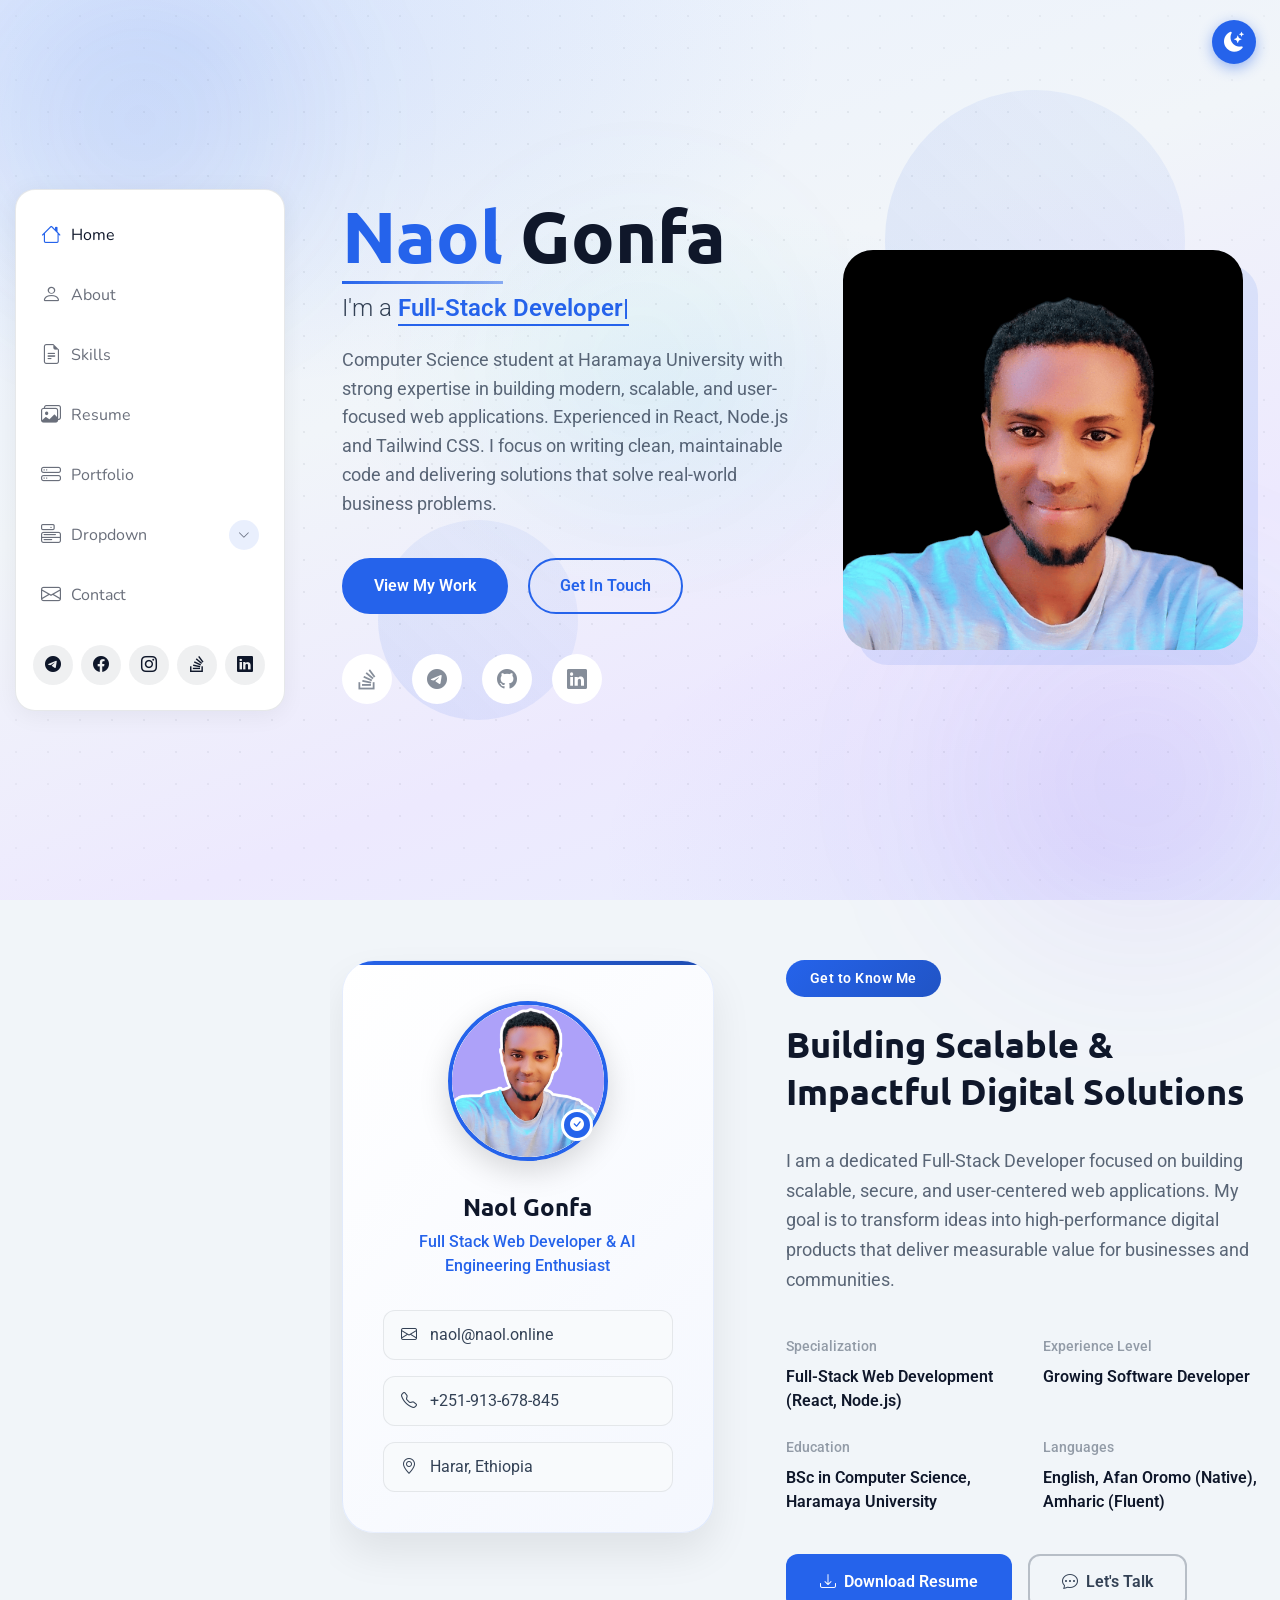
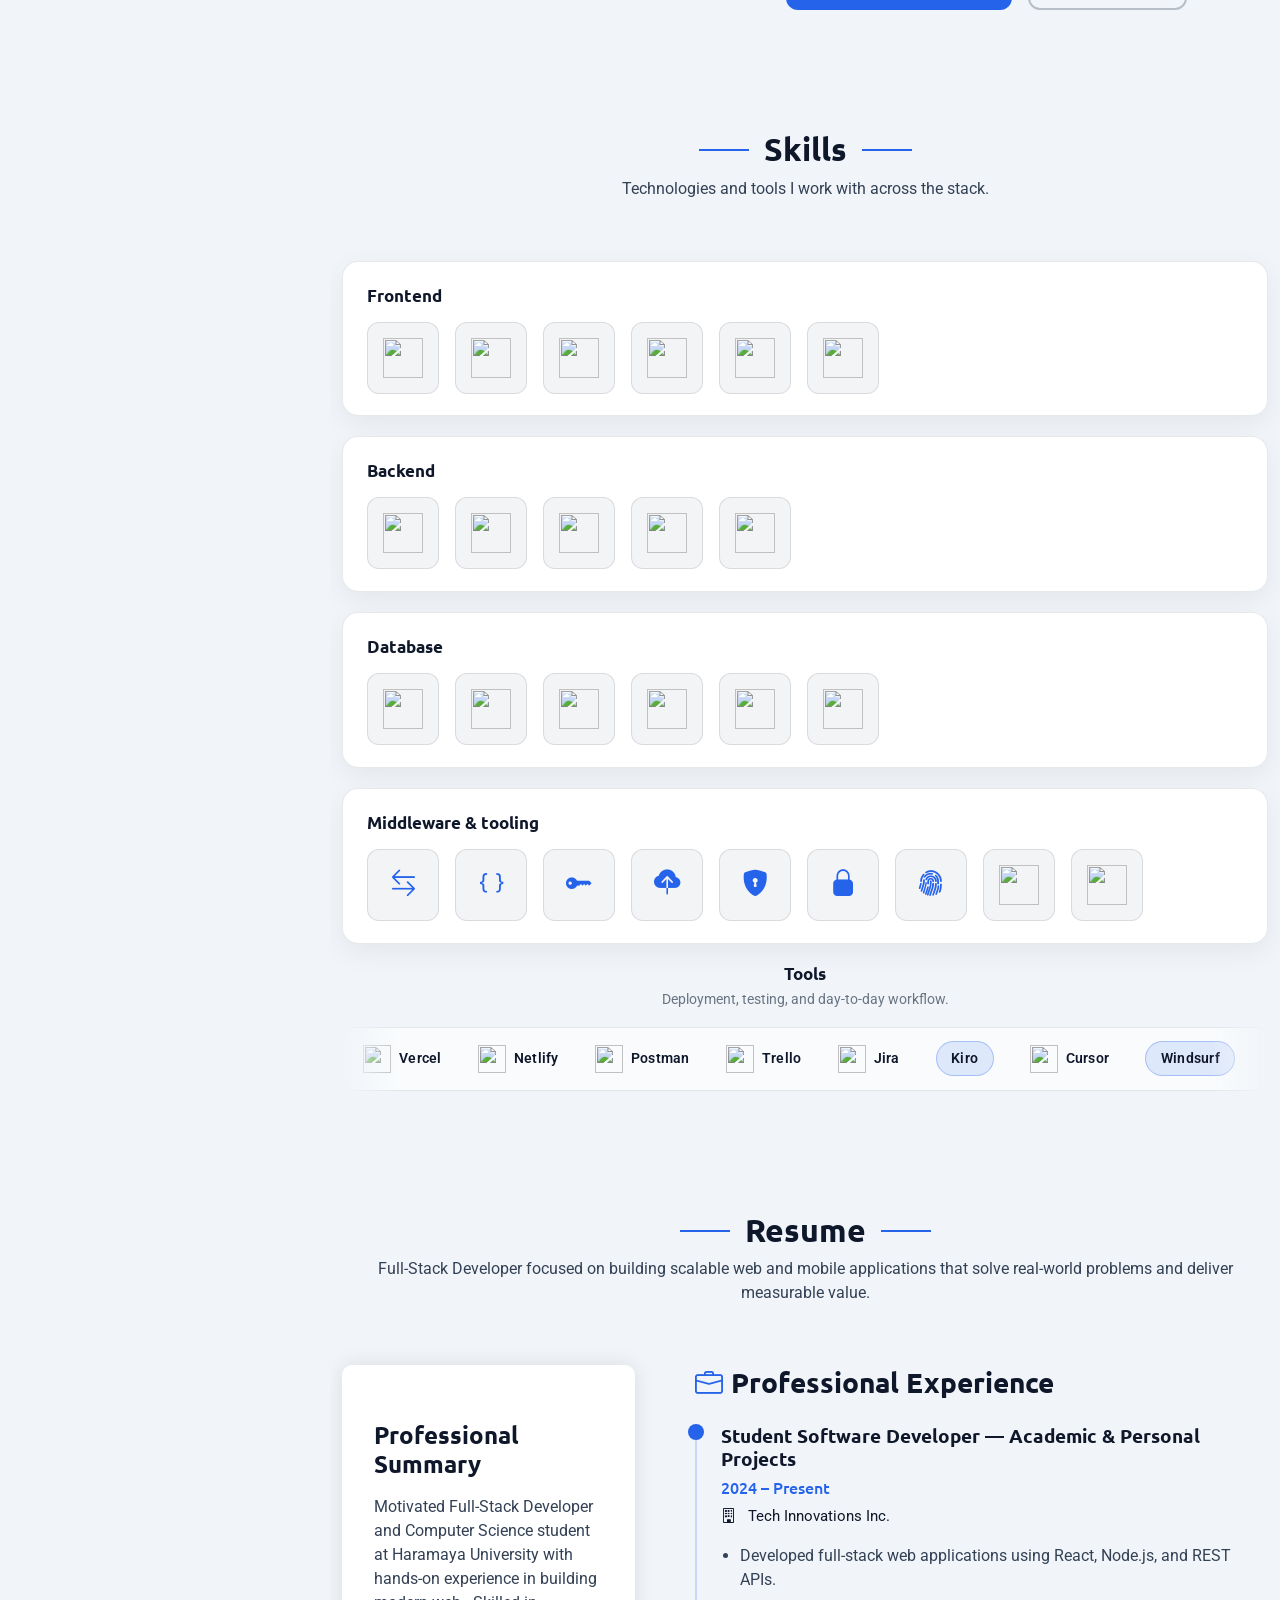
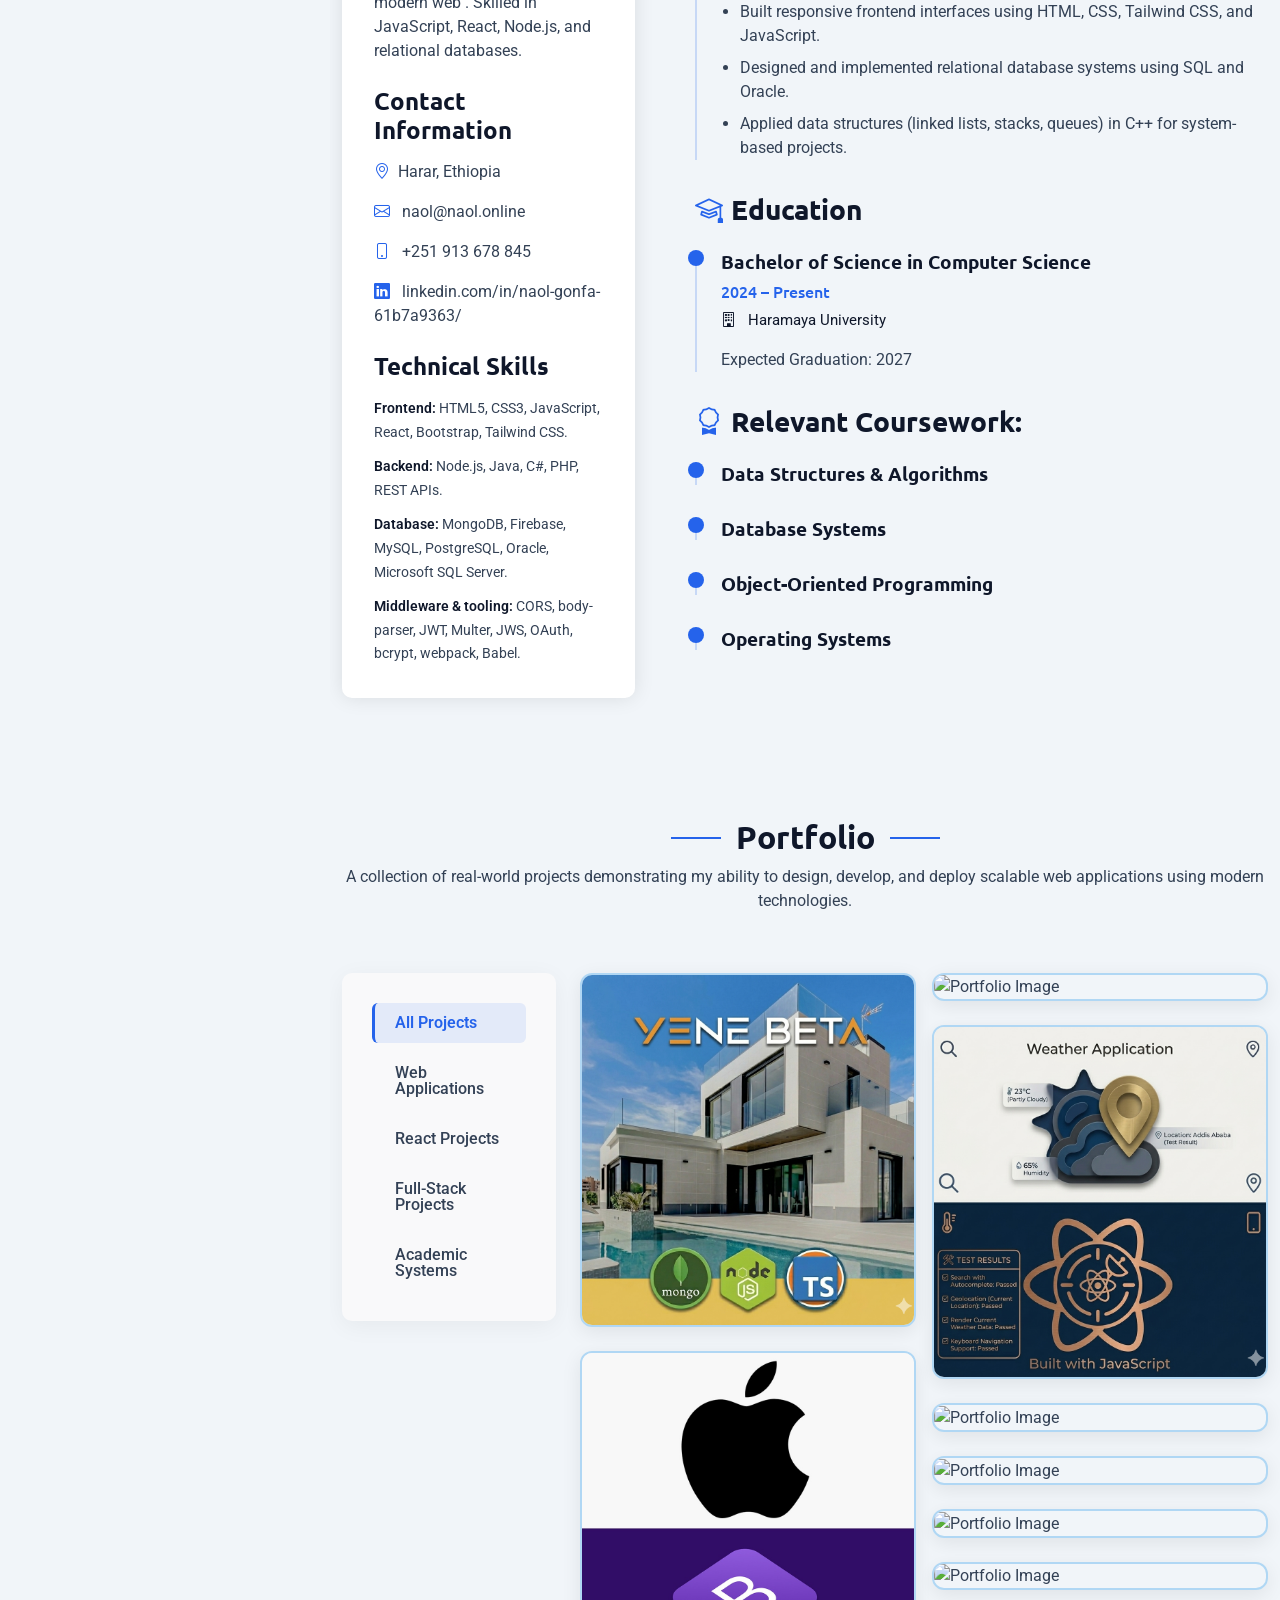
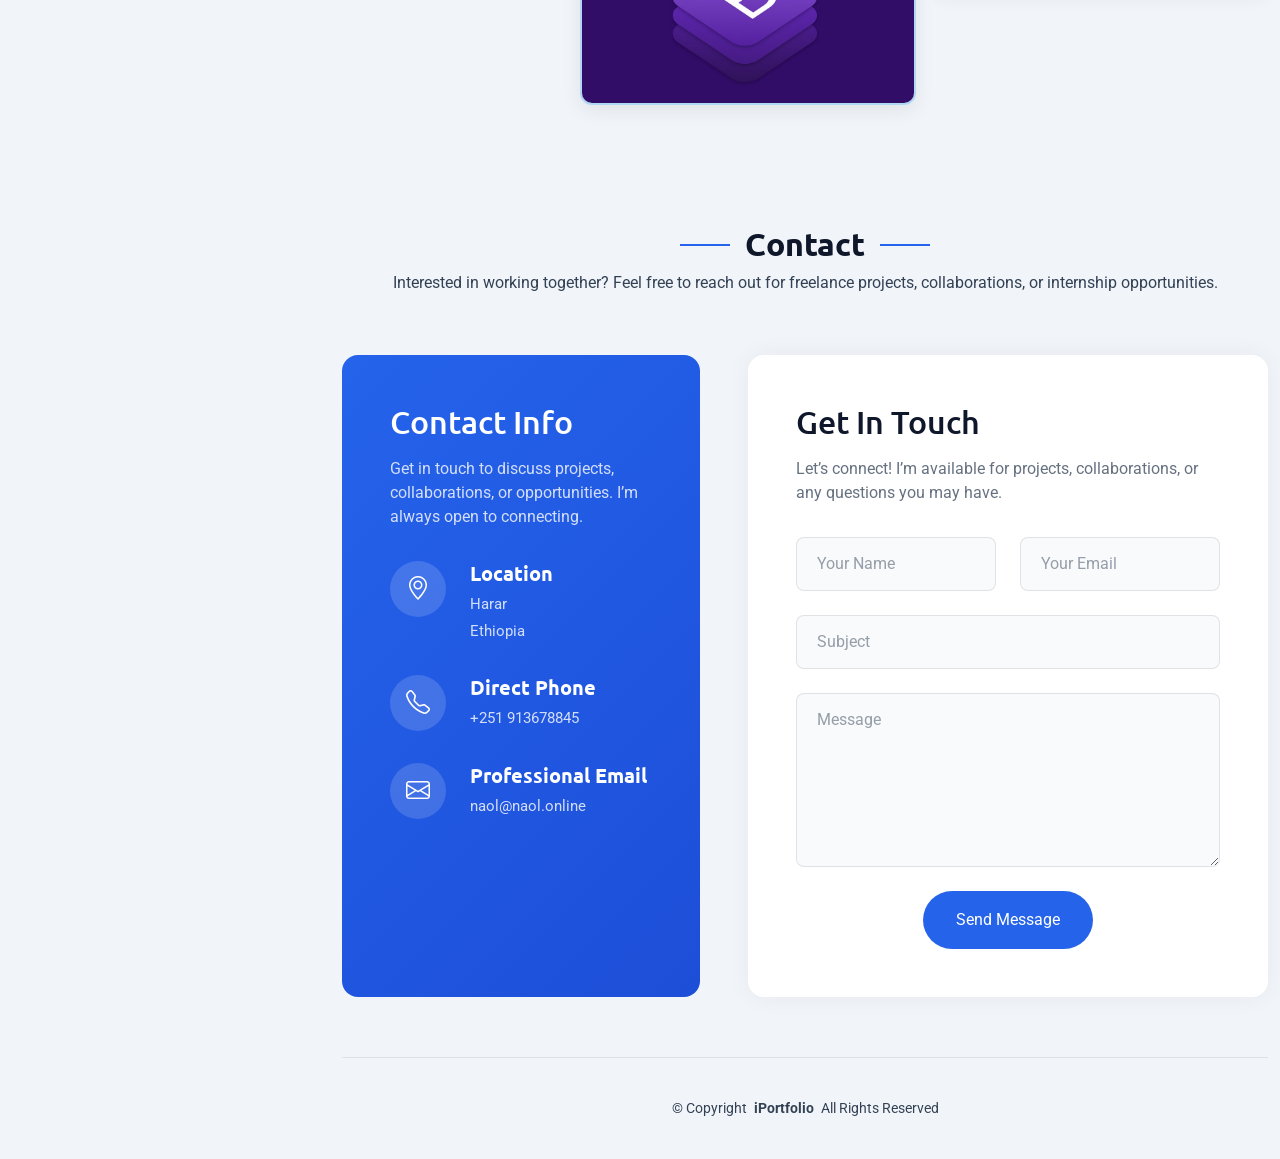
==== commit 1faf2837: "index.hthl is updated" ====
--- a/index.html
+++ b/index.html
@@ -68,6 +68,9 @@
 
   <!-- Main CSS File -->
   <link href="/assets/css/main.css?v=5" rel="stylesheet">
+
+  <!-- EmailJS CDN -->
+  <script type="text/javascript" src="https://cdn.jsdelivr.net/npm/@emailjs/browser@3/dist/email.min.js"></script>
 
 </head>
 
@@ -223,9 +226,9 @@
                 <p class="profession">Full Stack Web Developer &amp; AI Engineering Enthusiast</p>
 
                 <div class="contact-links">
-                  <a href="mailto:marcus@example.com" class="contact-item">
+                  <a href="mailto:naol@naol.online" class="contact-item">
                     <i class="bi bi-envelope"></i>
-                    naolgonfa39@gmail.com
+                    naol@naol.online
                   </a>
                   <a href="tel:+15551234567" class="contact-item">
                     <i class="bi bi-telephone"></i>
@@ -251,12 +254,9 @@
                 <p>I am a dedicated Full-Stack Developer focused on building scalable, secure, and user-centered web
                   applications. My goal is to transform ideas into high-performance digital products that deliver
                   measurable value for businesses and
-                  communities.</p>
-
-                <p>With hands-on experience in both frontend and backend development, I write clean, maintainable code
-                  and follow modern development practices. I continuously improve my skills by working on real-world
-                  projects and exploring new
-                  technologies.</p>
+                  communities.
+                </p>
+
               </div>
 
               <div class="details-grid">
@@ -283,11 +283,11 @@
               </div>
 
               <div class="cta-section">
-                <a href="#" class="btn btn-primary">
+                <a href="/assets/Naol CV.pdf" download class="btn btn-primary">
                   <i class="bi bi-download"></i>
                   Download Resume
                 </a>
-                <a href="#" class="btn btn-outline">
+                <a href="#contact" class="btn btn-outline">
                   <i class="bi bi-chat-dots"></i>
                   Let's Talk
                 </a>
@@ -470,23 +470,29 @@
                 <span class="tools-marquee-item"><img src="https://cdn.simpleicons.org/vercel/000000" width="28" height="28" alt=""><span class="tools-marquee-label">Vercel</span></span>
                 <span class="tools-marquee-item"><img src="https://cdn.simpleicons.org/netlify/00C7B7" width="28" height="28" alt=""><span class="tools-marquee-label">Netlify</span></span>
                 <span class="tools-marquee-item"><img src="https://cdn.simpleicons.org/postman/FF6C37" width="28" height="28" alt=""><span class="tools-marquee-label">Postman</span></span>
-                <span class="tools-marquee-item"><img src="https://cdn.simpleicons.org/jest/C21325" width="28" height="28" alt=""><span class="tools-marquee-label">Jest</span></span>
+                <span class="tools-marquee-item"><img src="https://cdn.simpleicons.org/trello/0079BF" width="28" height="28" alt=""><span class="tools-marquee-label">Trello</span></span>
                 <span class="tools-marquee-item"><img src="https://cdn.simpleicons.org/jira/0052CC" width="28" height="28" alt=""><span class="tools-marquee-label">Jira</span></span>
                 <span class="tools-marquee-item tools-marquee-item--text" title="Kiro"><span class="tools-marquee-label">Kiro</span></span>
                 <span class="tools-marquee-item"><img src="https://cdn.simpleicons.org/cursor/000000" width="28" height="28" alt=""><span class="tools-marquee-label">Cursor</span></span>
                 <span class="tools-marquee-item tools-marquee-item--text" title="Windsurf"><span class="tools-marquee-label">Windsurf</span></span>
                 <span class="tools-marquee-item"><img src="https://cdn.simpleicons.org/google/4285F4" width="28" height="28" alt=""><span class="tools-marquee-label">Google Agent</span></span>
+                <span class="tools-marquee-item"><img src="https://cdn.simpleicons.org/mamp/4A90E2" width="28" height="28" alt=""><span class="tools-marquee-label">MAMP</span></span>
+                <span class="tools-marquee-item"><img src="https://cdn.simpleicons.org/render/46E3B7" width="28" height="28" alt=""><span class="tools-marquee-label">Render</span></span>
+                <span class="tools-marquee-item"><img src="https://cdn.simpleicons.org/supabase/3ECF8E" width="28" height="28" alt=""><span class="tools-marquee-label">Supabase</span></span>
               </div>
               <div class="tools-marquee-set" aria-hidden="true">
                 <span class="tools-marquee-item"><img src="https://cdn.simpleicons.org/vercel/000000" width="28" height="28" alt=""><span class="tools-marquee-label">Vercel</span></span>
                 <span class="tools-marquee-item"><img src="https://cdn.simpleicons.org/netlify/00C7B7" width="28" height="28" alt=""><span class="tools-marquee-label">Netlify</span></span>
                 <span class="tools-marquee-item"><img src="https://cdn.simpleicons.org/postman/FF6C37" width="28" height="28" alt=""><span class="tools-marquee-label">Postman</span></span>
-                <span class="tools-marquee-item"><img src="https://cdn.simpleicons.org/jest/C21325" width="28" height="28" alt=""><span class="tools-marquee-label">Jest</span></span>
+                <span class="tools-marquee-item"><img src="https://cdn.simpleicons.org/trello/0079BF" width="28" height="28" alt=""><span class="tools-marquee-label">Trello</span></span>
                 <span class="tools-marquee-item"><img src="https://cdn.simpleicons.org/jira/0052CC" width="28" height="28" alt=""><span class="tools-marquee-label">Jira</span></span>
                 <span class="tools-marquee-item tools-marquee-item--text" title="Kiro"><span class="tools-marquee-label">Kiro</span></span>
                 <span class="tools-marquee-item"><img src="https://cdn.simpleicons.org/cursor/000000" width="28" height="28" alt=""><span class="tools-marquee-label">Cursor</span></span>
                 <span class="tools-marquee-item tools-marquee-item--text" title="Windsurf"><span class="tools-marquee-label">Windsurf</span></span>
                 <span class="tools-marquee-item"><img src="https://cdn.simpleicons.org/google/4285F4" width="28" height="28" alt=""><span class="tools-marquee-label">Google Agent</span></span>
+                <span class="tools-marquee-item"><img src="https://cdn.simpleicons.org/mamp/4A90E2" width="28" height="28" alt=""><span class="tools-marquee-label">MAMP</span></span>
+                <span class="tools-marquee-item"><img src="https://cdn.simpleicons.org/render/46E3B7" width="28" height="28" alt=""><span class="tools-marquee-label">Render</span></span>
+                <span class="tools-marquee-item"><img src="https://cdn.simpleicons.org/supabase/3ECF8E" width="28" height="28" alt=""><span class="tools-marquee-label">Supabase</span></span>
               </div>
             </div>
           </div>
@@ -517,15 +523,13 @@
 
               <h3>Professional Summary</h3>
               <p>Motivated Full-Stack Developer and Computer Science student at Haramaya University with hands-on
-                experience in building modern web and mobile applications. Skilled in JavaScript, React, Node.js,
-                Flutter, and relational databases. Strong understanding of data structures, system design fundamentals,
-                and clean code principles. Passionate about developing scalable, secure, and user-focused software
-                solutions.</p>
+                experience in building modern web . Skilled in JavaScript, React, Node.js,
+                and relational databases. </p>
 
               <h3 class="mt-4">Contact Information</h3>
               <ul class="contact-info list-unstyled">
                 <li><i class="bi bi-geo-alt"></i>Harar, Ethiopia</li>
-                <li><i class="bi bi-envelope"></i> naolgonfa39@gmail.com</li>
+                <li><i class="bi bi-envelope"></i> naol@naol.online</li>
                 <li><i class="bi bi-phone"></i> +251 913 678 845</li>
                 <li><i class="bi bi-linkedin"></i> linkedin.com/in/naol-gonfa-61b7a9363/</li>
               </ul>
@@ -851,7 +855,7 @@
                 </div>
                 <div class="content">
                   <h4>Professional Email</h4>
-                  <p>naolgonfa39@gmail.com</p>
+                  <p>naol@naol.online</p>
                 </div>
               </div>
             </div>
@@ -862,7 +866,7 @@
               <h3>Get In Touch</h3>
               <p>Let’s connect! I’m available for projects, collaborations, or any questions you may have.</p>
 
-              <form action="forms/contact.php" method="post" class="php-email-form">
+              <form id="contact-form" class="emailjs-form">
                 <div class="row gy-4">
 
                   <div class="col-md-6">
@@ -882,9 +886,9 @@
                   </div>
 
                   <div class="col-12 text-center">
-                    <div class="loading">Loading</div>
+                    <div class="loading" style="display: none;">Loading</div>
                     <div class="error-message"></div>
-                    <div class="sent-message">Your message has been sent. Thank you!</div>
+                    <div class="sent-message" style="display: none;">Your message has been sent. Thank you!</div>
 
                     <button type="submit" class="btn">Send Message</button>
                   </div>
@@ -936,6 +940,51 @@
   <!-- Main JS File -->
   <script src="/assets/js/main.js?v=3"></script>
 
+  <!-- EmailJS Initialization and Form Handler -->
+  <script type="text/javascript">
+    (function() {
+      emailjs.init("cD54_9oMeTlz_Pfyc"); // Replace with your EmailJS public key
+      
+      document.getElementById('contact-form').addEventListener('submit', function(event) {
+        event.preventDefault();
+        
+        const loading = this.querySelector('.loading');
+        const errorMessage = this.querySelector('.error-message');
+        const sentMessage = this.querySelector('.sent-message');
+        
+        // Reset messages
+        loading.style.display = 'block';
+        errorMessage.textContent = '';
+        sentMessage.style.display = 'none';
+        
+        // Prepare email parameters
+        const templateParams = {
+          from_name: this.name.value,
+          from_email: this.email.value,
+          subject: this.subject.value,
+          message: this.message.value,
+          to_email: 'naol@naol.online'
+        };
+        
+        // Send email using EmailJS
+        emailjs.send('service_9y2a94a', 'template_fs320pv', templateParams)
+          .then(function(response) {
+            loading.style.display = 'none';
+            sentMessage.style.display = 'block';
+            document.getElementById('contact-form').reset();
+            
+            // Hide success message after 5 seconds
+            setTimeout(function() {
+              sentMessage.style.display = 'none';
+            }, 5000);
+          }, function(error) {
+            loading.style.display = 'none';
+            errorMessage.textContent = 'Failed to send message. Please try again later.';
+          });
+      });
+    })();
+  </script>
+
 </body>
 
 </html>
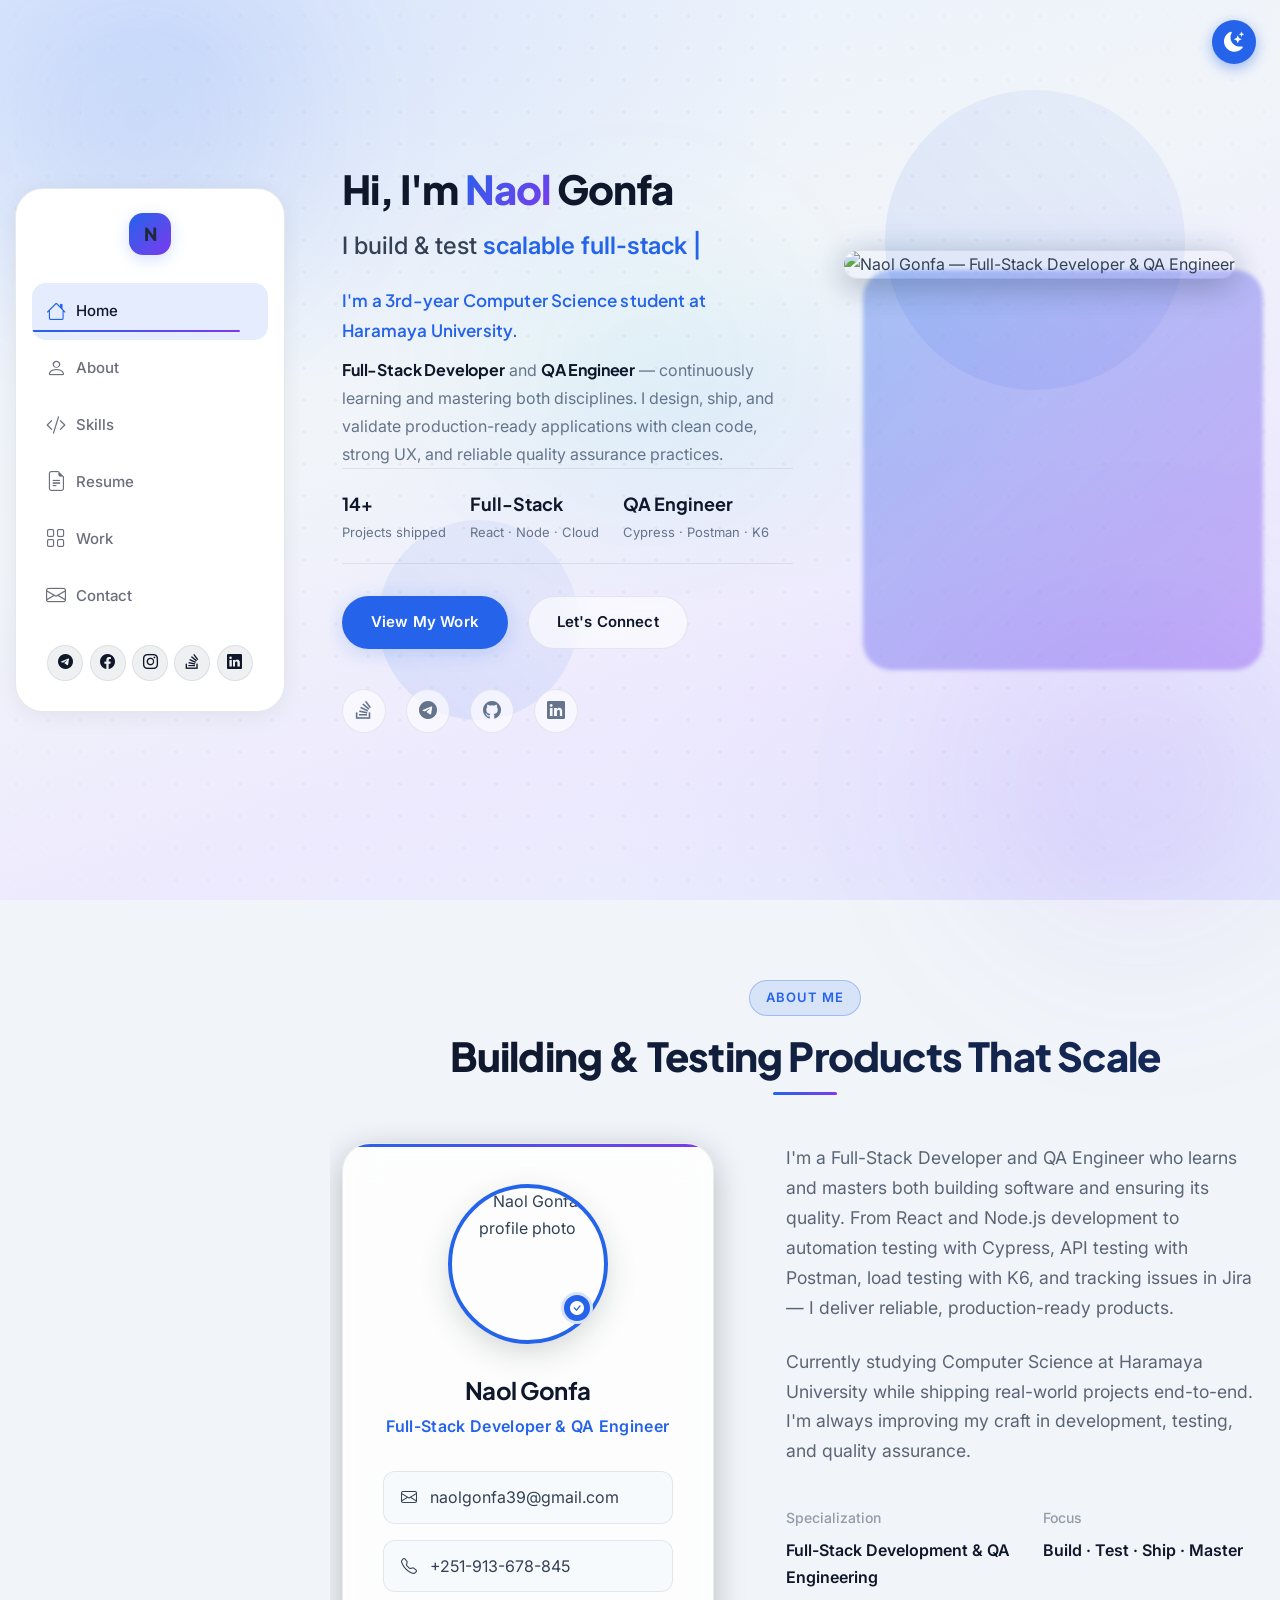
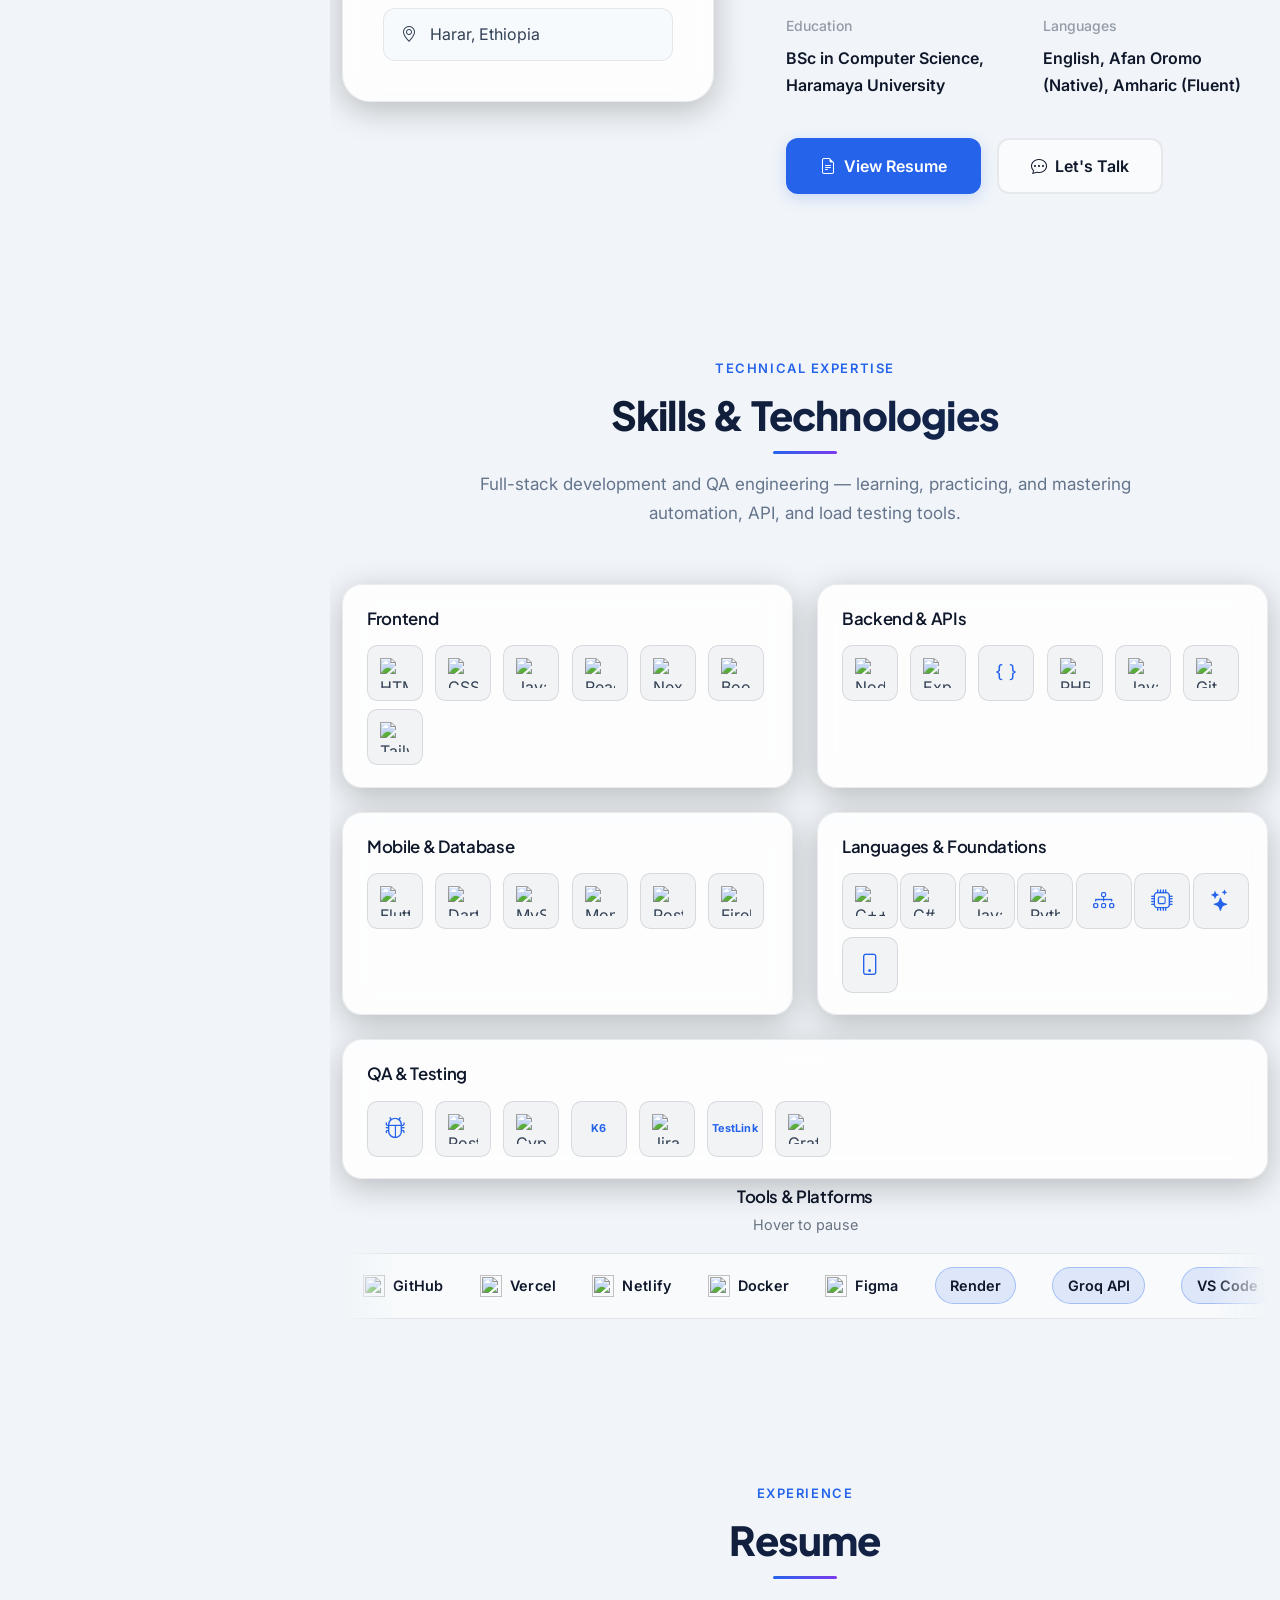
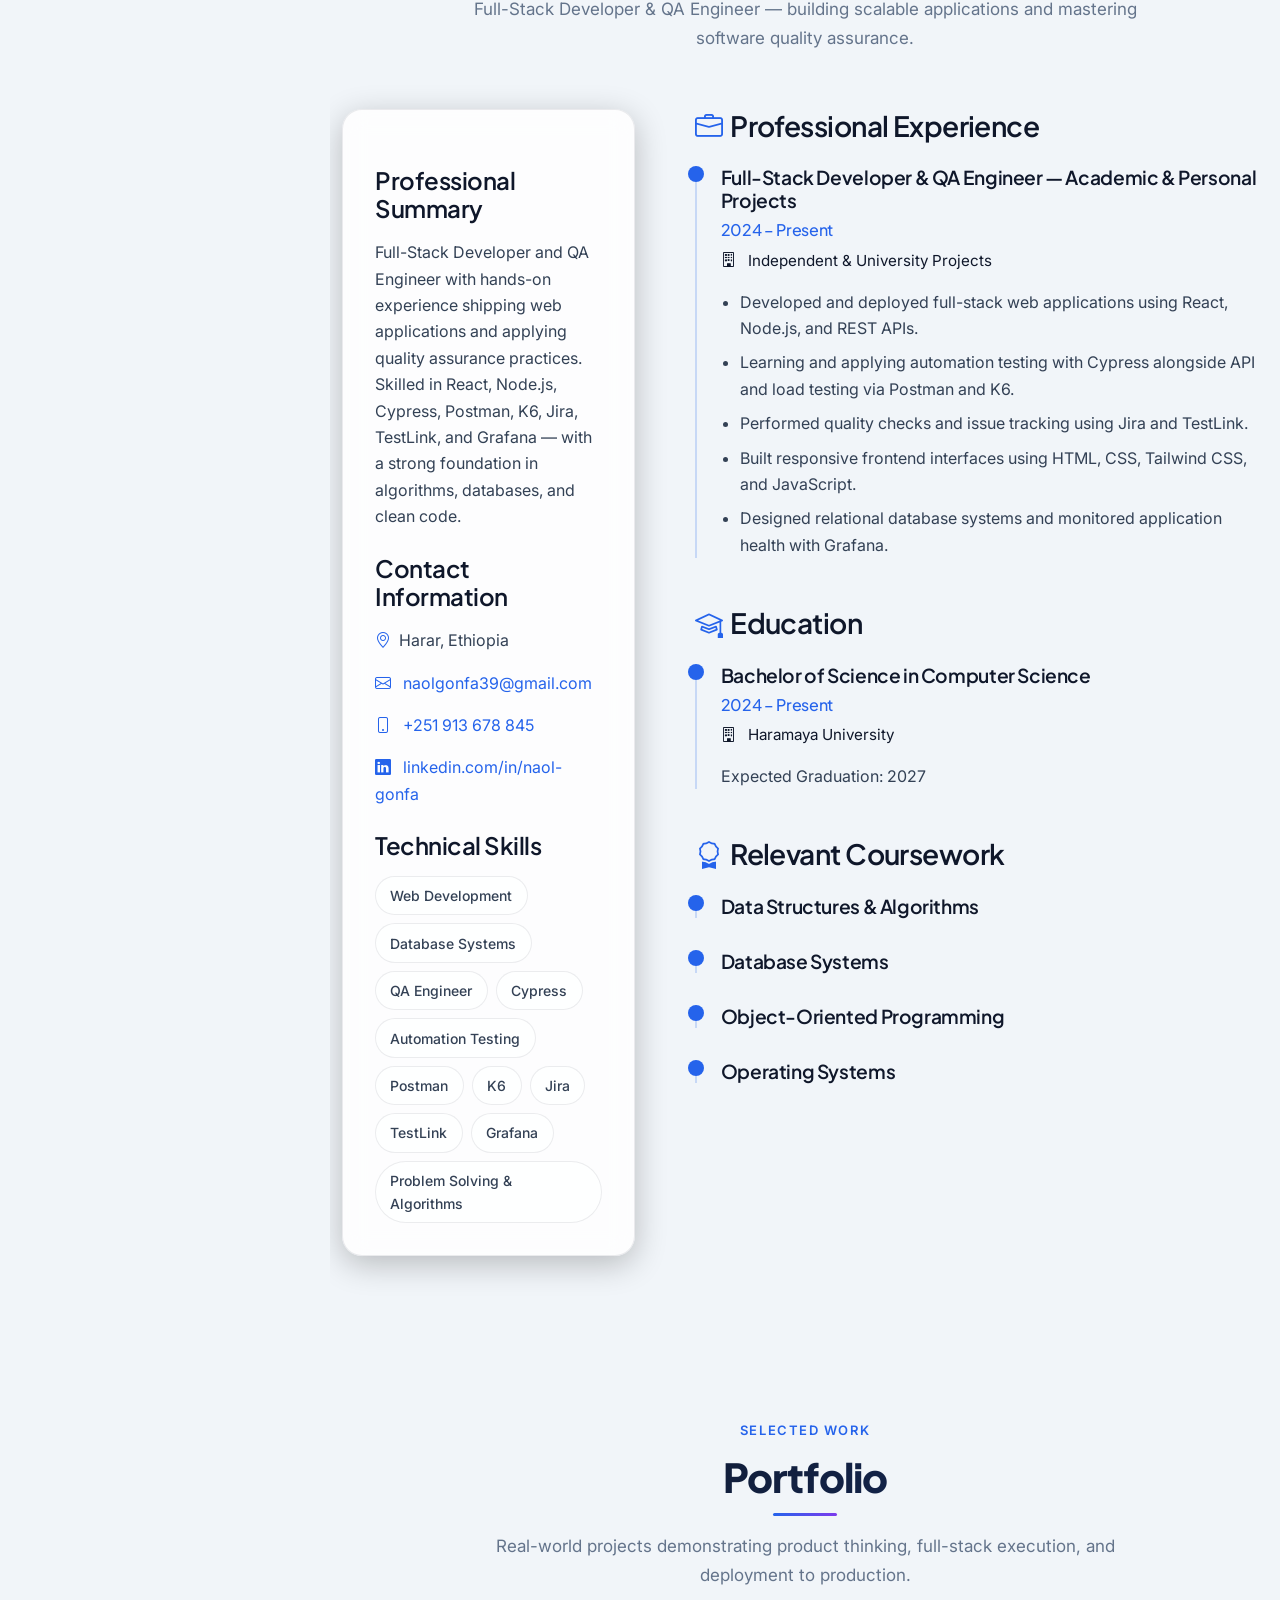
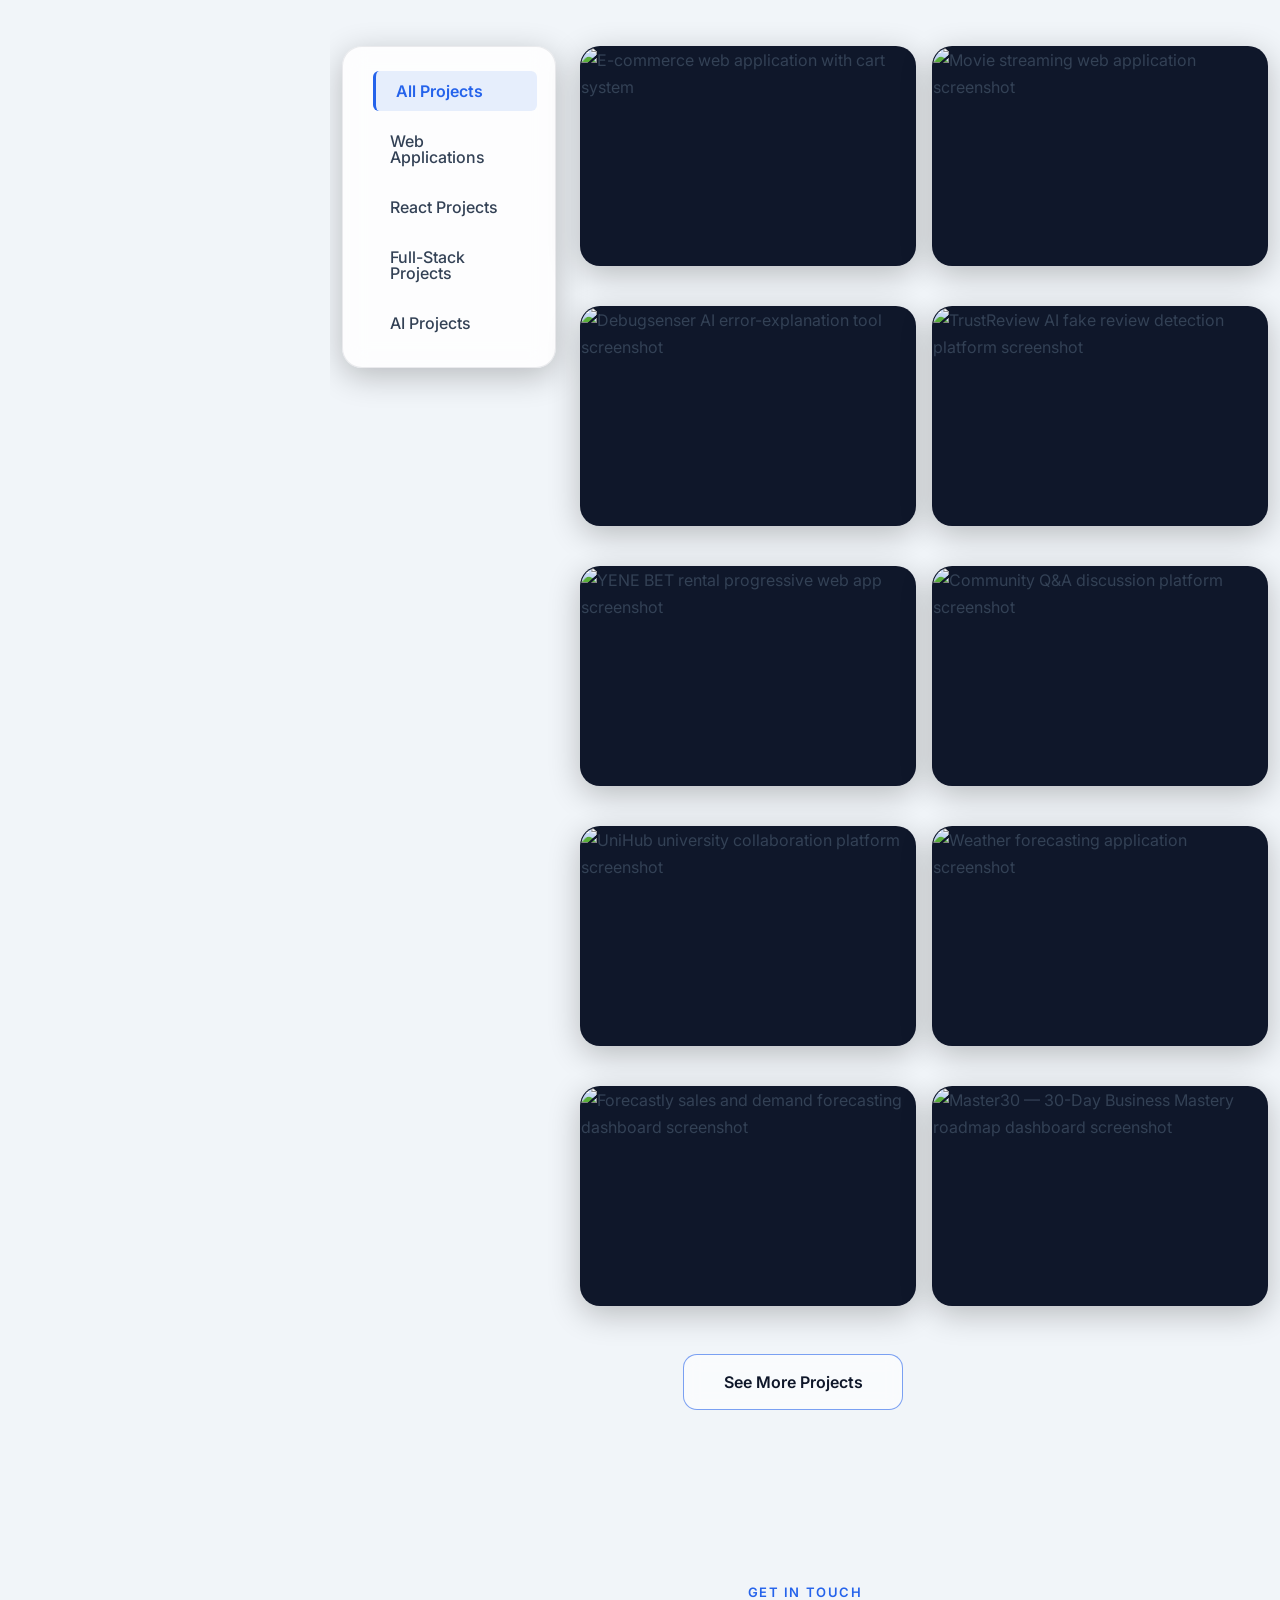
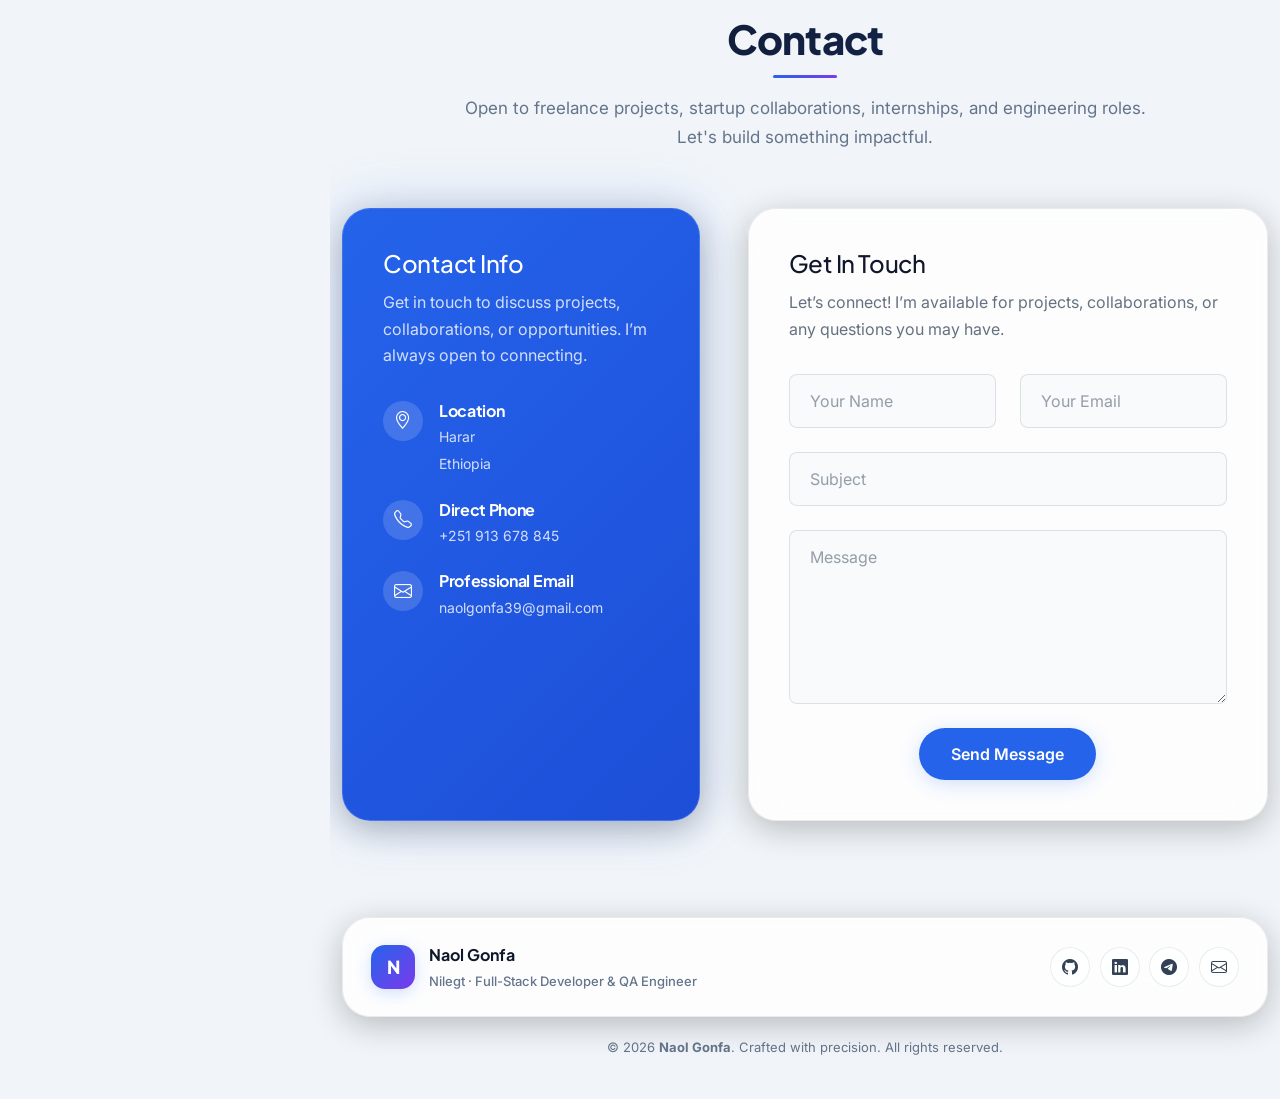
==== commit 46a0e22d: "portifolio updated" ====
--- a/index.html
+++ b/index.html
@@ -1,11 +1,9 @@
-<!DOCTYPE html>
-<html lang="en">
+﻿<!DOCTYPE html>
+<html lang="en" data-theme="dark">
 
 <head>
   <meta charset="UTF-8">
   <meta name="viewport" content="width=device-width, initial-scale=1.0">
-
-  <!-- Theme: apply before any rendering to avoid flash -->
   <script>
     (function () {
       try {
@@ -17,124 +15,162 @@
         } else {
           document.documentElement.setAttribute('data-theme', 'dark');
         }
-      } catch (e) {
-        document.documentElement.setAttribute('data-theme', 'dark');
-      }
+      } catch (e) { /* ignore */ }
     })();
   </script>
 
-  <title>Naol Gonfa | Full Stack Web Developer & AI Engineering Enthusiast</title>
-
+  <!-- Main Title -->
+  <title>Naol Gonfa | Full-Stack Developer & QA Engineer</title>
+  <meta name="google-site-verification" content="wv-mIqtQCRoSOMmx0NyAtUtsIte4g1Hdd0RRoBXNbn4" />
   <!-- Basic Meta Tags -->
   <meta http-equiv="X-UA-Compatible" content="IE=edge">
-  <meta name="keywords" content="Naol Gonfa, Naol Online, Nilegt, Full Stack Developer, Web Developer, React, Node.js, Flutter, Ethiopia, Haramaya University, AI Engineering">
-  <meta name="description" content="Driven Computer Science student at Haramaya University. Skilled in React, Node.js, JavaScript, Tailwind CSS, Bootstrap, Flutter. Passionate about scalable, high-performance applications.">
+  <meta name="keywords"
+    content="Naol Gonfa, Naol Online, Naol.com, Nilegt, naolgonfa.com, Full Stack Developer, QA Engineer, Cypress, Automation Testing, Web Developer, Mobile Apps, React, Tailwind CSS, Flutter, C++, C#, Java, Ethiopia,Harar,Programmer, Haramaya University, AI Engineering">
+  <meta name="description"
+    content="Naol Gonfa (Nilegt) — Full-Stack Developer & QA Engineer building scalable web apps and mastering quality assurance with Cypress, Postman, K6, Jira, and Grafana. Computer Science at Haramaya University.">
+  <meta name="subject" content="Portfolio of Naol Gonfa — Full-Stack Developer & QA Engineer">
   <meta name="author" content="Naol Gonfa">
   <meta name="robots" content="index, follow">
+  <meta name="theme-color" content="#080c14">
   <link rel="canonical" href="https://naol.online/">
 
-  <!-- Open Graph -->
-  <meta property="og:title" content="Naol Gonfa | Full Stack Web Developer & AI Engineering Enthusiast">
-  <meta property="og:description" content="Explore the portfolio of Naol Gonfa — Full Stack Web Developer & AI Engineering Enthusiast.">
-  <meta property="og:image" content="https://naol.online/assets/img/profile/naol-3.png">
-  <meta property="og:image:alt" content="Naol Gonfa Portfolio Preview">
-  <meta property="og:site_name" content="Naol Gonfa Portfolio">
+  <!-- Open Graph (Facebook, LinkedIn, etc.) -->
+  <meta property="og:title" content="Naol Gonfa | Full-Stack Developer & QA Engineer">
+  <meta property="og:image" content="https://raw.githubusercontent.com/Naol724/portfolio-assets/main/naol-3.png">
+  <meta property="og:image:alt" content="Naol Gonfa — Full-Stack Developer & QA Engineer">
+  <meta property="og:site_name" content="Naol Gonfa | Nilegt">
   <meta property="og:url" content="https://naol.online/">
+  <meta property="og:description"
+    content="Full-Stack Developer & QA Engineer — building scalable products and mastering software quality with modern testing and monitoring tools.">
   <meta property="og:type" content="website">
+  <meta property="og:locale" content="en_US">
 
   <!-- Twitter Card -->
   <meta name="twitter:card" content="summary_large_image">
-  <meta name="twitter:title" content="Naol Gonfa | Full Stack Developer & AI Enthusiast">
-  <meta name="twitter:description" content="Computer Science student at Haramaya University — building modern websites, mobile apps, and AI projects.">
-  <meta name="twitter:image" content="https://naol.online/assets/img/profile/naol-3.png">
+  <meta name="twitter:title" content="Naol Gonfa | Full-Stack Developer & QA Engineer">
+  <meta name="twitter:description"
+    content="Full-Stack Developer & QA Engineer learning and mastering React, Node.js, Cypress automation testing, API testing, and quality assurance.">
+  <meta name="twitter:image" content="https://raw.githubusercontent.com/Naol724/portfolio-assets/main/naol-3.png">
   <meta name="twitter:image:alt" content="Naol Gonfa Portfolio">
   <meta name="twitter:site" content="@nilegt_">
+  <meta name="twitter:creator" content="@nilegt_">
 
   <!-- Favicon -->
-  <link rel="icon" href="/assets/img/Nilegt_fav.png" type="image/png">
-  <link rel="apple-touch-icon" href="/assets/img/apple-icon-57x57(1).png">
-
-  <!-- Fonts -->
+  <link href="assets/img/Nilegt_fav.png" rel="icon" type="image/png">
+  <link href="assets/img/apple-icon-57x57(1).png" rel="apple-touch-icon">
+
+  <!-- Performance: warm connections for external assets -->
+  <link href="https://raw.githubusercontent.com" rel="preconnect" crossorigin>
+  <link href="https://cdn.jsdelivr.net" rel="preconnect" crossorigin>
   <link href="https://fonts.googleapis.com" rel="preconnect">
   <link href="https://fonts.gstatic.com" rel="preconnect" crossorigin>
-  <link href="https://fonts.googleapis.com/css2?family=Roboto:ital,wght@0,100;0,300;0,400;0,500;0,700;0,900;1,100;1,300;1,400;1,500;1,700;1,900&family=Ubuntu:ital,wght@0,300;0,400;0,500;0,700;1,300;1,400;1,500;1,700&family=Nunito:ital,wght@0,200;0,300;0,400;0,500;0,600;0,700;0,800;0,900;1,200;1,300;1,400;1,500;1,600;1,700;1,800;1,900&display=swap" rel="stylesheet">
 
   <!-- Vendor CSS Files -->
-  <link href="/assets/vendor/bootstrap/css/bootstrap.min.css" rel="stylesheet">
-  <link href="/assets/vendor/bootstrap-icons/bootstrap-icons.css" rel="stylesheet">
-  <link href="/assets/vendor/aos/aos.css" rel="stylesheet">
-  <link href="/assets/vendor/glightbox/css/glightbox.min.css" rel="stylesheet">
-  <link href="/assets/vendor/swiper/swiper-bundle.min.css" rel="stylesheet">
+  <link href="assets/vendor/bootstrap/css/bootstrap.min.css" rel="stylesheet">
+  <link href="assets/vendor/bootstrap-icons/bootstrap-icons.css" rel="stylesheet">
+  <link href="assets/vendor/aos/aos.css" rel="stylesheet">
 
   <!-- Main CSS File -->
-  <link href="/assets/css/main.css?v=5" rel="stylesheet">
-
-  <!-- EmailJS CDN -->
-  <script type="text/javascript" src="https://cdn.jsdelivr.net/npm/@emailjs/browser@3/dist/email.min.js"></script>
-
+  <link href="assets/css/main.css?v=202607189" rel="stylesheet">
+
+  <!-- Structured Data -->
+  <script type="application/ld+json">
+  {
+    "@context": "https://schema.org",
+    "@type": "Person",
+    "name": "Naol Gonfa",
+    "alternateName": ["Nilegt", "Naol Gonfa"],
+    "url": "https://naol.online/",
+    "image": "https://raw.githubusercontent.com/Naol724/portfolio-assets/main/naol-3.png",
+    "jobTitle": "Full-Stack Developer & QA Engineer",
+    "description": "Full-Stack Developer and QA Engineer continuously learning and mastering scalable web development and software quality assurance.",
+    "email": "mailto:naolgonfa39@gmail.com",
+    "telephone": "+251913678845",
+    "address": {
+      "@type": "PostalAddress",
+      "addressLocality": "Harar",
+      "addressCountry": "ET"
+    },
+    "alumniOf": {
+      "@type": "CollegeOrUniversity",
+      "name": "Haramaya University"
+    },
+    "sameAs": [
+      "https://github.com/Naol724/Naol724",
+      "https://www.linkedin.com/in/naol-gonfa-61b7a9363/",
+      "https://stackoverflow.com/users/31433702/naol-gonfa",
+      "https://www.instagram.com/nilegt_/",
+      "https://t.me/nilegt"
+    ],
+    "knowsAbout": ["React", "Node.js", "JavaScript", "TypeScript", "Full-Stack Development", "QA Engineering", "Cypress", "Automation Testing", "Postman", "K6", "Jira", "TestLink", "Grafana", "AI Engineering", "Flutter", "MongoDB", "MySQL"]
+  }
+  </script>
+
+  <!-- Hero image loads first -->
+  <link rel="preload" as="image" href="https://raw.githubusercontent.com/Naol724/portfolio-assets/main/naol-3.png"
+    fetchpriority="high">
+
+  <!-- Fonts (non-blocking) -->
+  <link rel="preload" as="style"
+    href="https://fonts.googleapis.com/css2?family=Inter:wght@400;500;600;700&family=Plus+Jakarta+Sans:wght@500;600;700;800&display=swap"
+    onload="this.onload=null;this.rel='stylesheet'">
+  <noscript>
+    <link rel="stylesheet"
+      href="https://fonts.googleapis.com/css2?family=Inter:wght@400;500;600;700&family=Plus+Jakarta+Sans:wght@500;600;700;800&display=swap">
+  </noscript>
 </head>
 
 <body class="index-page">
 
-  <!-- Background ambient orbs -->
+  <a href="#hero" class="skip-link">Skip to main content</a>
+
   <div class="bg-orb-1" aria-hidden="true"></div>
   <div class="bg-orb-2" aria-hidden="true"></div>
   <div class="bg-orb-3" aria-hidden="true"></div>
 
-  <button type="button" class="theme-toggle" id="theme-toggle" aria-label="Switch theme" title="Toggle light / dark mode">
+  <button type="button" class="theme-toggle" id="theme-toggle" aria-label="Switch theme"
+    title="Toggle light / dark mode">
     <i class="bi bi-sun-fill" aria-hidden="true"></i>
   </button>
 
   <header id="header" class="header dark-background d-flex flex-column justify-content-center">
-    <i class="header-toggle d-xl-none bi bi-list"></i>
+    <i class="header-toggle d-xl-none bi bi-list" role="button" aria-label="Toggle navigation" tabindex="0"></i>
 
     <div class="header-container d-flex flex-column align-items-start">
-      <nav id="navmenu" class="navmenu">
+      <a href="#hero" class="header-brand" aria-label="Naol Gonfa — Home">
+        <span class="header-brand-mark">N</span>
+      </a>
+
+      <nav id="navmenu" class="navmenu" aria-label="Primary navigation">
         <ul>
-          <li><a href="#hero" class="active"><i class="bi bi-house navicon"></i>Home</a></li>
-          <li><a href="#about"><i class="bi bi-person navicon"></i> About</a></li>
-          <li><a href="#skills"><i class="bi bi-file-earmark-text navicon"></i> Skills</a></li>
-          <li><a href="#resume"><i class="bi bi-images navicon"></i> Resume</a></li>
-          <li><a href="#portfolio"><i class="bi bi-hdd-stack navicon"></i> Portfolio</a></li>
-          <li class="dropdown"><a href="#"><i class="bi bi-menu-button navicon"></i> <span>Dropdown</span> <i
-                class="bi bi-chevron-down toggle-dropdown"></i></a>
-            <ul>
-              <li><a href="#">Dropdown 1</a></li>
-              <li class="dropdown"><a href="#"><span>Deep Dropdown</span> <i
-                    class="bi bi-chevron-down toggle-dropdown"></i></a>
-                <ul>
-                  <li><a href="#">Deep Dropdown 1</a></li>
-                  <li><a href="#">Deep Dropdown 2</a></li>
-                  <li><a href="#">Deep Dropdown 3</a></li>
-                  <li><a href="#">Deep Dropdown 4</a></li>
-                  <li><a href="#">Deep Dropdown 5</a></li>
-                </ul>
-              </li>
-              <li><a href="#">Dropdown 2</a></li>
-              <li><a href="#">Dropdown 3</a></li>
-              <li><a href="#">Dropdown 4</a></li>
-            </ul>
-          </li>
-          <li><a href="#contact"><i class="bi bi-envelope navicon"></i> Contact</a></li>
+          <li><a href="#hero" class="active"><i class="bi bi-house navicon" aria-hidden="true"></i>Home</a></li>
+          <li><a href="#about"><i class="bi bi-person navicon" aria-hidden="true"></i>About</a></li>
+          <li><a href="#skills"><i class="bi bi-code-slash navicon" aria-hidden="true"></i>Skills</a></li>
+          <li><a href="#resume"><i class="bi bi-file-earmark-text navicon" aria-hidden="true"></i>Resume</a></li>
+          <li><a href="#portfolio"><i class="bi bi-grid navicon" aria-hidden="true"></i>Work</a></li>
+          <li><a href="#contact"><i class="bi bi-envelope navicon" aria-hidden="true"></i>Contact</a></li>
         </ul>
       </nav>
 
       <div class="social-links text-center">
-        <a href="https://t.me/nilegt" target="_blank" rel="noopener noreferrer" class="telegram">
-          <i class="bi bi-telegram"></i>
+        <a href="https://t.me/nilegt" target="_blank" rel="noopener noreferrer" class="telegram" aria-label="Telegram">
+          <i class="bi bi-telegram" aria-hidden="true"></i>
         </a>
-
-        <a href="https://m.facebook.com/naol.gonfa.2025/" target="_blank" rel="noopener noreferrer" class="facebook">
-          <i class="bi bi-facebook"></i>
+        <a href="https://m.facebook.com/naol.gonfa.2025/" target="_blank" rel="noopener noreferrer" class="facebook"
+          aria-label="Facebook">
+          <i class="bi bi-facebook" aria-hidden="true"></i>
         </a>
-        <a href="https://www.instagram.com/nilegt_/" target="_blank" rel="noopener noreferrer" class="instagram">
-          <i class="bi bi-instagram"></i>
+        <a href="https://www.instagram.com/nilegt_/" target="_blank" rel="noopener noreferrer" class="instagram"
+          aria-label="Instagram">
+          <i class="bi bi-instagram" aria-hidden="true"></i>
         </a>
-        <a href="https://stackoverflow.com/users/31433702/naol-gonfa" target="_blank" rel="noopener noreferrer"><i
-            class="bi bi-stack-overflow"></i></a>
+        <a href="https://stackoverflow.com/users/31433702/naol-gonfa" target="_blank" rel="noopener noreferrer"
+          aria-label="Stack Overflow">
+          <i class="bi bi-stack-overflow" aria-hidden="true"></i>
+        </a>
         <a href="https://www.linkedin.com/in/naol-gonfa-61b7a9363/" target="_blank" rel="noopener noreferrer"
-          class="linkedin">
-          <i class="bi bi-linkedin"></i>
+          class="linkedin" aria-label="LinkedIn">
+          <i class="bi bi-linkedin" aria-hidden="true"></i>
         </a>
       </div>
 
@@ -159,32 +195,49 @@
 
             <div class="col-lg-6" data-aos="fade-right" data-aos-delay="100">
               <div class="hero-text">
-                <h1><span class="accent-text">Naol</span> Gonfa</span></h1>
-                <p class="lead">I'm a <span class="typed"
-                    data-typed-items="Full-Stack Developer, React and Node.js Developer, Cloud and Scalable Web App Builder"></span>
+                <h1>Hi, I'm <span class="accent-text">Naol</span> Gonfa</h1>
+                <p class="lead">I build &amp; test <span class="typed"
+                    data-typed-items="scalable full-stack products,automated test suites with Cypress,quality-assured web applications"></span>
                 </p>
                 <p class="description">
-                  Computer Science student at Haramaya University with strong expertise in building modern, scalable,
-                  and user-focused web
-                  applications.
-                  Experienced in React, Node.js and Tailwind CSS.
-                  I focus on writing clean, maintainable code and delivering solutions that solve real-world business
-                  problems.
+                  <span class="hero-student-line">I'm a 3rd-year Computer Science student at Haramaya University.</span>
+                  <span class="hero-role-line"><strong class="hero-role">Full-Stack Developer</strong> and
+                    <strong class="hero-role">QA Engineer</strong> — continuously learning and mastering both
+                    disciplines.
+                    I design, ship, and validate production-ready applications with clean code, strong UX,
+                    and reliable quality assurance practices.</span>
                 </p>
+
+                <div class="hero-stats" aria-label="Key highlights">
+                  <div class="hero-stat">
+                    <span class="hero-stat-value">14+</span>
+                    <span class="hero-stat-label">Projects shipped</span>
+                  </div>
+                  <div class="hero-stat">
+                    <span class="hero-stat-value">Full-Stack</span>
+                    <span class="hero-stat-label">React · Node · Cloud</span>
+                  </div>
+                  <div class="hero-stat">
+                    <span class="hero-stat-value">QA Engineer</span>
+                    <span class="hero-stat-label">Cypress · Postman · K6</span>
+                  </div>
+                </div>
 
                 <div class="hero-actions">
                   <a href="#portfolio" class="btn btn-primary">View My Work</a>
-                  <a href="#contact" class="btn btn-outline">Get In Touch</a>
+                  <a href="#contact" class="btn btn-outline">Let's Connect</a>
                 </div>
 
                 <div class="social-links">
-                  <a href="https://stackoverflow.com/users/31433702/naol-gonfa" target="_blank"><i
-                      class="bi bi-stack-overflow"></i></a>
-                  <a href="https://t.me/nilegt" target="_blank" class="telegram">
+                  <a href="https://stackoverflow.com/users/31433702/naol-gonfa" target="_blank"
+                    rel="noopener noreferrer" aria-label="Stack Overflow"><i class="bi bi-stack-overflow"></i></a>
+                  <a href="https://t.me/nilegt" target="_blank" rel="noopener noreferrer" class="telegram"
+                    aria-label="Telegram">
                     <i class="bi bi-telegram"></i></a>
-                  <a href="https://github.com/Naol724/Naol724" target="_blank"><i class="bi bi-github"></i></a>
-                  <a href="https://www.linkedin.com/in/naol-gonfa-61b7a9363/" target="_blank"><i
-                      class="bi bi-linkedin"></i></a>
+                  <a href="https://github.com/Naol724/Naol724" target="_blank" rel="noopener noreferrer"
+                    aria-label="GitHub"><i class="bi bi-github"></i></a>
+                  <a href="https://www.linkedin.com/in/naol-gonfa-61b7a9363/" target="_blank" rel="noopener noreferrer"
+                    aria-label="LinkedIn"><i class="bi bi-linkedin"></i></a>
                 </div>
               </div>
             </div>
@@ -193,7 +246,9 @@
               <div class="hero-visual">
                 <div class="profile-container">
                   <div class="profile-background"></div>
-                  <img src="/assets/img/profile/naol-3.png" alt="Naol Gonfa" class="profile-image">
+                  <img src="https://raw.githubusercontent.com/Naol724/portfolio-assets/main/naol-3.png"
+                    alt="Naol Gonfa — Full-Stack Developer & QA Engineer" class="profile-image" width="400" height="400"
+                    fetchpriority="high">
                 </div>
               </div>
             </div>
@@ -209,12 +264,18 @@
 
       <div class="container" data-aos="fade-up" data-aos-delay="100">
 
-        <div class="row">
+        <div class="about-section-header text-center" data-aos="fade-up">
+          <span class="badge-text">About Me</span>
+          <h2>Building &amp; Testing Products That Scale</h2>
+        </div>
+
+        <div class="row gy-4">
           <div class="col-lg-5" data-aos="zoom-in" data-aos-delay="200">
             <div class="profile-card">
               <div class="profile-header">
                 <div class="profile-image">
-                  <img src="/assets/img/profile/naol-2.png" alt="Profile Image" class="img-fluid">
+                  <img src="https://raw.githubusercontent.com/Naol724/portfolio-assets/main/naol-2.png"
+                    alt="Naol Gonfa profile photo" class="img-fluid" width="160" height="160" loading="lazy">
                 </div>
                 <div class="profile-badge">
                   <i class="bi bi-check-circle-fill"></i>
@@ -223,19 +284,19 @@
 
               <div class="profile-content">
                 <h3>Naol Gonfa</h3>
-                <p class="profession">Full Stack Web Developer &amp; AI Engineering Enthusiast</p>
+                <p class="profession">Full-Stack Developer &amp; QA Engineer</p>
 
                 <div class="contact-links">
-                  <a href="mailto:naol@naol.online" class="contact-item">
-                    <i class="bi bi-envelope"></i>
-                    naol@naol.online
+                  <a href="mailto:naolgonfa39@gmail.com" class="contact-item">
+                    <i class="bi bi-envelope" aria-hidden="true"></i>
+                    naolgonfa39@gmail.com
                   </a>
-                  <a href="tel:+15551234567" class="contact-item">
-                    <i class="bi bi-telephone"></i>
+                  <a href="tel:+251913678845" class="contact-item">
+                    <i class="bi bi-telephone" aria-hidden="true"></i>
                     +251-913-678-845
                   </a>
-                  <a href="#" class="contact-item">
-                    <i class="bi bi-geo-alt"></i>
+                  <a href="#contact" class="contact-item">
+                    <i class="bi bi-geo-alt" aria-hidden="true"></i>
                     Harar, Ethiopia
                   </a>
                 </div>
@@ -245,29 +306,25 @@
 
           <div class="col-lg-7" data-aos="fade-left" data-aos-delay="300">
             <div class="about-content">
-              <div class="section-header">
-                <span class="badge-text">Get to Know Me</span>
-                <h2>Building Scalable & Impactful Digital Solutions</h2>
-              </div>
-
               <div class="description">
-                <p>I am a dedicated Full-Stack Developer focused on building scalable, secure, and user-centered web
-                  applications. My goal is to transform ideas into high-performance digital products that deliver
-                  measurable value for businesses and
-                  communities.
-                </p>
-
+                <p>I'm a Full-Stack Developer and QA Engineer who learns and masters both building software and
+                  ensuring its quality. From React and Node.js development to automation testing with Cypress, API
+                  testing with Postman, load testing with K6, and tracking issues in Jira — I deliver reliable,
+                  production-ready products.</p>
+
+                <p>Currently studying Computer Science at Haramaya University while shipping real-world projects
+                  end-to-end. I'm always improving my craft in development, testing, and quality assurance.</p>
               </div>
 
               <div class="details-grid">
                 <div class="detail-row">
                   <div class="detail-item">
                     <span class="detail-label">Specialization</span>
-                    <span class="detail-value">Full-Stack Web Development (React, Node.js)</span>
+                    <span class="detail-value">Full-Stack Development &amp; QA Engineering</span>
                   </div>
                   <div class="detail-item">
-                    <span class="detail-label">Experience Level</span>
-                    <span class="detail-value">Growing Software Developer</span>
+                    <span class="detail-label">Focus</span>
+                    <span class="detail-value">Build · Test · Ship · Master</span>
                   </div>
                 </div>
                 <div class="detail-row">
@@ -283,12 +340,13 @@
               </div>
 
               <div class="cta-section">
-                <a href="/assets/Naol CV.pdf" download class="btn btn-primary">
-                  <i class="bi bi-download"></i>
-                  Download Resume
+                <a href="assets/Naol%20CV.pdf" class="btn btn-primary" target="_blank" rel="noopener noreferrer"
+                  aria-label="Open Naol Gonfa resume PDF in a new tab">
+                  <i class="bi bi-file-earmark-text" aria-hidden="true"></i>
+                  View Resume
                 </a>
                 <a href="#contact" class="btn btn-outline">
-                  <i class="bi bi-chat-dots"></i>
+                  <i class="bi bi-chat-dots" aria-hidden="true"></i>
                   Let's Talk
                 </a>
               </div>
@@ -322,7 +380,7 @@
                 <div class="icon-wrapper">
                   <i class="bi bi-journal-richtext"></i>
                 </div>
-                <span data-purecounter-start="0" data-purecounter-end="521" data-purecounter-duration="1"
+                <span data-purecounter-start="0" data-purecounter-end="14" data-purecounter-duration="1"
                   class="purecounter"></span>
                 <p>Projects</p>
               </div><!-- End Stats Item -->
@@ -352,163 +410,236 @@
 
     </section><!-- /Stats Section -->
 
+    <!-- Skills Section -->
     <section id="skills" class="skills-stack section">
-      <div class="container" data-aos="fade-up">
-        <div class="section-title">
-          <h2>Skills</h2>
-          <p>Technologies and tools I work with across the stack.</p>
+
+      <div class="container section-title" data-aos="fade-up">
+        <p class="section-eyebrow">Technical Expertise</p>
+        <h2>Skills &amp; Technologies</h2>
+        <p>Full-stack development and QA engineering — learning, practicing, and mastering automation, API, and load
+          testing tools.</p>
+      </div>
+
+      <div class="container" data-aos="fade-up" data-aos-delay="100">
+        <div class="row g-4">
+          <div class="col-lg-6">
+            <div class="skills-stack-panel glass-card">
+              <h3 class="skills-stack-title">Frontend</h3>
+              <div class="skills-icon-grid">
+                <div class="skill-icon-cell" title="HTML5"><img
+                    src="https://cdn.jsdelivr.net/gh/devicons/devicon/icons/html5/html5-original.svg" alt="HTML5"
+                    width="30" height="30"></div>
+                <div class="skill-icon-cell" title="CSS3"><img
+                    src="https://cdn.jsdelivr.net/gh/devicons/devicon/icons/css3/css3-original.svg" alt="CSS3"
+                    width="30" height="30"></div>
+                <div class="skill-icon-cell" title="JavaScript"><img
+                    src="https://cdn.jsdelivr.net/gh/devicons/devicon/icons/javascript/javascript-original.svg"
+                    alt="JavaScript" width="30" height="30"></div>
+                <div class="skill-icon-cell" title="React"><img
+                    src="https://cdn.jsdelivr.net/gh/devicons/devicon/icons/react/react-original.svg" alt="React"
+                    width="30" height="30"></div>
+                <div class="skill-icon-cell" title="Next.js"><img
+                    src="https://cdn.jsdelivr.net/gh/devicons/devicon/icons/nextjs/nextjs-original.svg" alt="Next.js"
+                    width="30" height="30"></div>
+                <div class="skill-icon-cell" title="Bootstrap"><img
+                    src="https://cdn.jsdelivr.net/gh/devicons/devicon/icons/bootstrap/bootstrap-original.svg"
+                    alt="Bootstrap" width="30" height="30"></div>
+                <div class="skill-icon-cell skill-icon-cell--tailwind" title="Tailwind CSS"><img
+                    src="https://cdn.jsdelivr.net/gh/devicons/devicon/icons/tailwindcss/tailwindcss-original.svg"
+                    alt="Tailwind CSS" width="30" height="30"></div>
+              </div>
+            </div>
+          </div>
+          <div class="col-lg-6">
+            <div class="skills-stack-panel glass-card">
+              <h3 class="skills-stack-title">Backend &amp; APIs</h3>
+              <div class="skills-icon-grid">
+                <div class="skill-icon-cell" title="Node.js"><img
+                    src="https://cdn.jsdelivr.net/gh/devicons/devicon/icons/nodejs/nodejs-original.svg" alt="Node.js"
+                    width="30" height="30"></div>
+                <div class="skill-icon-cell" title="Express.js"><img
+                    src="https://cdn.jsdelivr.net/gh/devicons/devicon/icons/express/express-original.svg"
+                    alt="Express.js" width="30" height="30"></div>
+                <div class="skill-icon-cell skill-icon-glyph" title="REST API"><i class="bi bi-braces"
+                    aria-hidden="true"></i></div>
+                <div class="skill-icon-cell" title="PHP"><img
+                    src="https://cdn.jsdelivr.net/gh/devicons/devicon/icons/php/php-original.svg" alt="PHP" width="30"
+                    height="30"></div>
+                <div class="skill-icon-cell" title="Java"><img
+                    src="https://cdn.jsdelivr.net/gh/devicons/devicon/icons/java/java-original.svg" alt="Java"
+                    width="30" height="30"></div>
+                <div class="skill-icon-cell" title="Git"><img
+                    src="https://cdn.jsdelivr.net/gh/devicons/devicon/icons/git/git-original.svg" alt="Git" width="30"
+                    height="30"></div>
+              </div>
+            </div>
+          </div>
+          <div class="col-lg-6">
+            <div class="skills-stack-panel glass-card">
+              <h3 class="skills-stack-title">Mobile &amp; Database</h3>
+              <div class="skills-icon-grid">
+                <div class="skill-icon-cell" title="Flutter"><img
+                    src="https://cdn.jsdelivr.net/gh/devicons/devicon/icons/flutter/flutter-original.svg" alt="Flutter"
+                    width="30" height="30"></div>
+                <div class="skill-icon-cell" title="Dart"><img
+                    src="https://cdn.jsdelivr.net/gh/devicons/devicon/icons/dart/dart-original.svg" alt="Dart"
+                    width="30" height="30"></div>
+                <div class="skill-icon-cell" title="MySQL"><img
+                    src="https://cdn.jsdelivr.net/gh/devicons/devicon/icons/mysql/mysql-original.svg" alt="MySQL"
+                    width="30" height="30"></div>
+                <div class="skill-icon-cell" title="MongoDB"><img
+                    src="https://cdn.jsdelivr.net/gh/devicons/devicon/icons/mongodb/mongodb-original.svg" alt="MongoDB"
+                    width="30" height="30"></div>
+                <div class="skill-icon-cell" title="PostgreSQL"><img
+                    src="https://cdn.jsdelivr.net/gh/devicons/devicon/icons/postgresql/postgresql-original.svg"
+                    alt="PostgreSQL" width="30" height="30"></div>
+                <div class="skill-icon-cell" title="Firebase"><img
+                    src="https://cdn.jsdelivr.net/gh/devicons/devicon/icons/firebase/firebase-plain.svg" alt="Firebase"
+                    width="30" height="30"></div>
+              </div>
+            </div>
+          </div>
+          <div class="col-lg-6">
+            <div class="skills-stack-panel glass-card">
+              <h3 class="skills-stack-title">Languages &amp; Foundations</h3>
+              <div class="skills-icon-grid skills-icon-grid--dense">
+                <div class="skill-icon-cell" title="C++"><img
+                    src="https://cdn.jsdelivr.net/gh/devicons/devicon/icons/cplusplus/cplusplus-original.svg" alt="C++"
+                    width="30" height="30"></div>
+                <div class="skill-icon-cell" title="C#"><img
+                    src="https://cdn.jsdelivr.net/gh/devicons/devicon/icons/csharp/csharp-original.svg" alt="C#"
+                    width="30" height="30"></div>
+                <div class="skill-icon-cell" title="Java"><img
+                    src="https://cdn.jsdelivr.net/gh/devicons/devicon/icons/java/java-original.svg" alt="Java"
+                    width="30" height="30"></div>
+                <div class="skill-icon-cell" title="Python"><img
+                    src="https://cdn.jsdelivr.net/gh/devicons/devicon/icons/python/python-original.svg" alt="Python"
+                    width="30" height="30"></div>
+                <div class="skill-icon-cell skill-icon-glyph" title="Data Structures"><i class="bi bi-diagram-3"
+                    aria-hidden="true"></i></div>
+                <div class="skill-icon-cell skill-icon-glyph" title="System Design"><i class="bi bi-cpu"
+                    aria-hidden="true"></i></div>
+                <div class="skill-icon-cell skill-icon-glyph" title="AI / LLM"><i class="bi bi-stars"
+                    aria-hidden="true"></i></div>
+                <div class="skill-icon-cell skill-icon-glyph" title="Responsive UI"><i class="bi bi-phone"
+                    aria-hidden="true"></i></div>
+              </div>
+            </div>
+          </div>
+          <div class="col-12">
+            <div class="skills-stack-panel glass-card">
+              <h3 class="skills-stack-title">QA &amp; Testing</h3>
+              <div class="skills-icon-grid">
+                <div class="skill-icon-cell skill-icon-glyph" title="QA Engineer"><i class="bi bi-bug"
+                    aria-hidden="true"></i></div>
+                <div class="skill-icon-cell" title="Postman"><img
+                    src="https://cdn.jsdelivr.net/gh/devicons/devicon/icons/postman/postman-original.svg" alt="Postman"
+                    width="30" height="30"></div>
+                <div class="skill-icon-cell" title="Cypress"><img
+                    src="https://cdn.jsdelivr.net/gh/devicons/devicon/icons/cypressio/cypressio-original.svg"
+                    alt="Cypress" width="30" height="30"></div>
+                <div class="skill-icon-cell skill-icon-cell--text" title="K6"><span>K6</span></div>
+                <div class="skill-icon-cell" title="Jira"><img
+                    src="https://cdn.jsdelivr.net/gh/devicons/devicon/icons/jira/jira-original.svg" alt="Jira"
+                    width="30" height="30"></div>
+                <div class="skill-icon-cell skill-icon-cell--text" title="TestLink"><span>TestLink</span></div>
+                <div class="skill-icon-cell" title="Grafana"><img
+                    src="https://cdn.jsdelivr.net/gh/devicons/devicon/icons/grafana/grafana-original.svg" alt="Grafana"
+                    width="30" height="30"></div>
+              </div>
+            </div>
+          </div>
         </div>
 
-        <div class="skills-stack-panel" data-aos="fade-up" data-aos-delay="80">
-          <h3 class="skills-stack-title">Frontend</h3>
-          <div class="skills-icon-grid d-flex flex-wrap gap-3" role="list">
-            <div class="skill-icon-cell" role="listitem" title="HTML5">
-              <img src="https://cdn.jsdelivr.net/gh/devicons/devicon/icons/html5/html5-original.svg" width="40" height="40" alt="">
-            </div>
-            <div class="skill-icon-cell" role="listitem" title="CSS3">
-              <img src="https://cdn.jsdelivr.net/gh/devicons/devicon/icons/css3/css3-original.svg" width="40" height="40" alt="">
-            </div>
-            <div class="skill-icon-cell" role="listitem" title="JavaScript">
-              <img src="https://cdn.jsdelivr.net/gh/devicons/devicon/icons/javascript/javascript-original.svg" width="40" height="40" alt="">
-            </div>
-            <div class="skill-icon-cell" role="listitem" title="React">
-              <img src="https://cdn.jsdelivr.net/gh/devicons/devicon/icons/react/react-original.svg" width="40" height="40" alt="">
-            </div>
-            <div class="skill-icon-cell" role="listitem" title="Bootstrap">
-              <img src="https://cdn.jsdelivr.net/gh/devicons/devicon/icons/bootstrap/bootstrap-original.svg" width="40" height="40" alt="">
-            </div>
-            <div class="skill-icon-cell skill-icon-cell--tailwind" role="listitem" title="Tailwind CSS">
-              <img src="https://cdn.jsdelivr.net/gh/devicons/devicon/icons/tailwindcss/tailwindcss-original.svg" width="40" height="40" alt="">
-            </div>
-          </div>
-        </div>
-
-        <div class="skills-stack-panel" data-aos="fade-up" data-aos-delay="120">
-          <h3 class="skills-stack-title">Backend</h3>
-          <div class="skills-icon-grid d-flex flex-wrap gap-3" role="list">
-            <div class="skill-icon-cell" role="listitem" title="Node.js">
-              <img src="https://cdn.jsdelivr.net/gh/devicons/devicon/icons/nodejs/nodejs-original.svg" width="40" height="40" alt="">
-            </div>
-            <div class="skill-icon-cell" role="listitem" title="Java">
-              <img src="https://cdn.jsdelivr.net/gh/devicons/devicon/icons/java/java-original.svg" width="40" height="40" alt="">
-            </div>
-            <div class="skill-icon-cell" role="listitem" title="C#">
-              <img src="https://cdn.jsdelivr.net/gh/devicons/devicon/icons/csharp/csharp-original.svg" width="40" height="40" alt="">
-            </div>
-            <div class="skill-icon-cell" role="listitem" title="REST API">
-              <img src="https://cdn.simpleicons.org/swagger/85EA2D" width="40" height="40" alt="">
-            </div>
-            <div class="skill-icon-cell" role="listitem" title="PHP">
-              <img src="https://cdn.jsdelivr.net/gh/devicons/devicon/icons/php/php-original.svg" width="40" height="40" alt="">
-            </div>
-          </div>
-        </div>
-
-        <div class="skills-stack-panel" data-aos="fade-up" data-aos-delay="160">
-          <h3 class="skills-stack-title">Database</h3>
-          <div class="skills-icon-grid d-flex flex-wrap gap-3" role="list">
-            <div class="skill-icon-cell" role="listitem" title="MongoDB">
-              <img src="https://cdn.jsdelivr.net/gh/devicons/devicon/icons/mongodb/mongodb-original.svg" width="40" height="40" alt="">
-            </div>
-            <div class="skill-icon-cell" role="listitem" title="Firebase">
-              <img src="https://cdn.jsdelivr.net/gh/devicons/devicon/icons/firebase/firebase-plain.svg" width="40" height="40" alt="">
-            </div>
-            <div class="skill-icon-cell" role="listitem" title="MySQL">
-              <img src="https://cdn.jsdelivr.net/gh/devicons/devicon/icons/mysql/mysql-original.svg" width="40" height="40" alt="">
-            </div>
-            <div class="skill-icon-cell" role="listitem" title="PostgreSQL">
-              <img src="https://cdn.jsdelivr.net/gh/devicons/devicon/icons/postgresql/postgresql-original.svg" width="40" height="40" alt="">
-            </div>
-            <div class="skill-icon-cell" role="listitem" title="Oracle">
-              <img src="https://cdn.jsdelivr.net/gh/devicons/devicon/icons/oracle/oracle-original.svg" width="40" height="40" alt="">
-            </div>
-            <div class="skill-icon-cell" role="listitem" title="Microsoft SQL Server">
-              <img src="https://cdn.jsdelivr.net/gh/devicons/devicon/icons/microsoftsqlserver/microsoftsqlserver-plain.svg" width="40" height="40" alt="">
-            </div>
-          </div>
-        </div>
-
-        <div class="skills-stack-panel" data-aos="fade-up" data-aos-delay="200">
-          <h3 class="skills-stack-title">Middleware &amp; tooling</h3>
-          <div class="skills-icon-grid skills-icon-grid--dense d-flex flex-wrap gap-3" role="list">
-            <div class="skill-icon-cell skill-icon-glyph" role="listitem" title="CORS">
-              <i class="bi bi-arrow-left-right" aria-hidden="true"></i>
-            </div>
-            <div class="skill-icon-cell skill-icon-glyph" role="listitem" title="body-parser">
-              <i class="bi bi-braces" aria-hidden="true"></i>
-            </div>
-            <div class="skill-icon-cell skill-icon-glyph" role="listitem" title="JSON Web Token">
-              <i class="bi bi-key-fill" aria-hidden="true"></i>
-            </div>
-            <div class="skill-icon-cell skill-icon-glyph" role="listitem" title="Multer">
-              <i class="bi bi-cloud-upload-fill" aria-hidden="true"></i>
-            </div>
-            <div class="skill-icon-cell skill-icon-glyph" role="listitem" title="JWS">
-              <i class="bi bi-shield-lock-fill" aria-hidden="true"></i>
-            </div>
-            <div class="skill-icon-cell skill-icon-glyph" role="listitem" title="OAuth">
-              <i class="bi bi-lock-fill" aria-hidden="true"></i>
-            </div>
-            <div class="skill-icon-cell skill-icon-glyph" role="listitem" title="bcrypt">
-              <i class="bi bi-fingerprint" aria-hidden="true"></i>
-            </div>
-            <div class="skill-icon-cell" role="listitem" title="webpack">
-              <img src="https://cdn.jsdelivr.net/gh/devicons/devicon/icons/webpack/webpack-original.svg" width="40" height="40" alt="">
-            </div>
-            <div class="skill-icon-cell" role="listitem" title="Babel">
-              <img src="https://cdn.jsdelivr.net/gh/devicons/devicon/icons/babel/babel-original.svg" width="40" height="40" alt="">
-            </div>
-          </div>
-        </div>
-
-        <div class="skills-tools-marquee-wrap" data-aos="fade-up" data-aos-delay="240">
-          <h3 class="skills-stack-title skills-stack-title--marquee">Tools</h3>
-          <p class="skills-marquee-hint">Deployment, testing, and day-to-day workflow.</p>
-          <div class="tools-marquee" aria-label="Scrolling tools">
+        <div class="skills-tools-marquee-wrap" data-aos="fade-up" data-aos-delay="150">
+          <h3 class="skills-stack-title skills-stack-title--marquee">Tools &amp; Platforms</h3>
+          <p class="skills-marquee-hint">Hover to pause</p>
+          <div class="tools-marquee" aria-label="Development tools and platforms">
             <div class="tools-marquee-track">
               <div class="tools-marquee-set">
-                <span class="tools-marquee-item"><img src="https://cdn.simpleicons.org/vercel/000000" width="28" height="28" alt=""><span class="tools-marquee-label">Vercel</span></span>
-                <span class="tools-marquee-item"><img src="https://cdn.simpleicons.org/netlify/00C7B7" width="28" height="28" alt=""><span class="tools-marquee-label">Netlify</span></span>
-                <span class="tools-marquee-item"><img src="https://cdn.simpleicons.org/postman/FF6C37" width="28" height="28" alt=""><span class="tools-marquee-label">Postman</span></span>
-                <span class="tools-marquee-item"><img src="https://cdn.simpleicons.org/trello/0079BF" width="28" height="28" alt=""><span class="tools-marquee-label">Trello</span></span>
-                <span class="tools-marquee-item"><img src="https://cdn.simpleicons.org/jira/0052CC" width="28" height="28" alt=""><span class="tools-marquee-label">Jira</span></span>
-                <span class="tools-marquee-item tools-marquee-item--text" title="Kiro"><span class="tools-marquee-label">Kiro</span></span>
-                <span class="tools-marquee-item"><img src="https://cdn.simpleicons.org/cursor/000000" width="28" height="28" alt=""><span class="tools-marquee-label">Cursor</span></span>
-                <span class="tools-marquee-item tools-marquee-item--text" title="Windsurf"><span class="tools-marquee-label">Windsurf</span></span>
-                <span class="tools-marquee-item"><img src="https://cdn.simpleicons.org/google/4285F4" width="28" height="28" alt=""><span class="tools-marquee-label">Google Agent</span></span>
-                <span class="tools-marquee-item"><img src="https://cdn.simpleicons.org/mamp/4A90E2" width="28" height="28" alt=""><span class="tools-marquee-label">MAMP</span></span>
-                <span class="tools-marquee-item"><img src="https://cdn.simpleicons.org/render/46E3B7" width="28" height="28" alt=""><span class="tools-marquee-label">Render</span></span>
-                <span class="tools-marquee-item"><img src="https://cdn.simpleicons.org/supabase/3ECF8E" width="28" height="28" alt=""><span class="tools-marquee-label">Supabase</span></span>
+                <span class="tools-marquee-item"><img
+                    src="https://cdn.jsdelivr.net/gh/devicons/devicon/icons/github/github-original.svg" alt=""
+                    width="22" height="22"><span class="tools-marquee-label">GitHub</span></span>
+                <span class="tools-marquee-item"><img
+                    src="https://cdn.jsdelivr.net/gh/devicons/devicon/icons/vercel/vercel-original.svg" alt=""
+                    width="22" height="22"><span class="tools-marquee-label">Vercel</span></span>
+                <span class="tools-marquee-item"><img
+                    src="https://cdn.jsdelivr.net/gh/devicons/devicon/icons/netlify/netlify-original.svg" alt=""
+                    width="22" height="22"><span class="tools-marquee-label">Netlify</span></span>
+                <span class="tools-marquee-item"><img
+                    src="https://cdn.jsdelivr.net/gh/devicons/devicon/icons/docker/docker-original.svg" alt=""
+                    width="22" height="22"><span class="tools-marquee-label">Docker</span></span>
+                <span class="tools-marquee-item"><img
+                    src="https://cdn.jsdelivr.net/gh/devicons/devicon/icons/figma/figma-original.svg" alt="" width="22"
+                    height="22"><span class="tools-marquee-label">Figma</span></span>
+                <span class="tools-marquee-item tools-marquee-item--text">Render</span>
+                <span class="tools-marquee-item tools-marquee-item--text">Groq API</span>
+                <span class="tools-marquee-item tools-marquee-item--text">VS Code</span>
+                <span class="tools-marquee-item"><img
+                    src="https://cdn.jsdelivr.net/gh/devicons/devicon/icons/postman/postman-original.svg" alt=""
+                    width="22" height="22"><span class="tools-marquee-label">Postman</span></span>
+                <span class="tools-marquee-item"><img
+                    src="https://cdn.jsdelivr.net/gh/devicons/devicon/icons/cypressio/cypressio-original.svg" alt=""
+                    width="22" height="22"><span class="tools-marquee-label">Cypress</span></span>
+                <span class="tools-marquee-item tools-marquee-item--text">K6</span>
+                <span class="tools-marquee-item"><img
+                    src="https://cdn.jsdelivr.net/gh/devicons/devicon/icons/jira/jira-original.svg" alt="" width="22"
+                    height="22"><span class="tools-marquee-label">Jira</span></span>
+                <span class="tools-marquee-item tools-marquee-item--text">TestLink</span>
+                <span class="tools-marquee-item"><img
+                    src="https://cdn.jsdelivr.net/gh/devicons/devicon/icons/grafana/grafana-original.svg" alt=""
+                    width="22" height="22"><span class="tools-marquee-label">Grafana</span></span>
               </div>
               <div class="tools-marquee-set" aria-hidden="true">
-                <span class="tools-marquee-item"><img src="https://cdn.simpleicons.org/vercel/000000" width="28" height="28" alt=""><span class="tools-marquee-label">Vercel</span></span>
-                <span class="tools-marquee-item"><img src="https://cdn.simpleicons.org/netlify/00C7B7" width="28" height="28" alt=""><span class="tools-marquee-label">Netlify</span></span>
-                <span class="tools-marquee-item"><img src="https://cdn.simpleicons.org/postman/FF6C37" width="28" height="28" alt=""><span class="tools-marquee-label">Postman</span></span>
-                <span class="tools-marquee-item"><img src="https://cdn.simpleicons.org/trello/0079BF" width="28" height="28" alt=""><span class="tools-marquee-label">Trello</span></span>
-                <span class="tools-marquee-item"><img src="https://cdn.simpleicons.org/jira/0052CC" width="28" height="28" alt=""><span class="tools-marquee-label">Jira</span></span>
-                <span class="tools-marquee-item tools-marquee-item--text" title="Kiro"><span class="tools-marquee-label">Kiro</span></span>
-                <span class="tools-marquee-item"><img src="https://cdn.simpleicons.org/cursor/000000" width="28" height="28" alt=""><span class="tools-marquee-label">Cursor</span></span>
-                <span class="tools-marquee-item tools-marquee-item--text" title="Windsurf"><span class="tools-marquee-label">Windsurf</span></span>
-                <span class="tools-marquee-item"><img src="https://cdn.simpleicons.org/google/4285F4" width="28" height="28" alt=""><span class="tools-marquee-label">Google Agent</span></span>
-                <span class="tools-marquee-item"><img src="https://cdn.simpleicons.org/mamp/4A90E2" width="28" height="28" alt=""><span class="tools-marquee-label">MAMP</span></span>
-                <span class="tools-marquee-item"><img src="https://cdn.simpleicons.org/render/46E3B7" width="28" height="28" alt=""><span class="tools-marquee-label">Render</span></span>
-                <span class="tools-marquee-item"><img src="https://cdn.simpleicons.org/supabase/3ECF8E" width="28" height="28" alt=""><span class="tools-marquee-label">Supabase</span></span>
+                <span class="tools-marquee-item"><img
+                    src="https://cdn.jsdelivr.net/gh/devicons/devicon/icons/github/github-original.svg" alt=""
+                    width="22" height="22"><span class="tools-marquee-label">GitHub</span></span>
+                <span class="tools-marquee-item"><img
+                    src="https://cdn.jsdelivr.net/gh/devicons/devicon/icons/vercel/vercel-original.svg" alt=""
+                    width="22" height="22"><span class="tools-marquee-label">Vercel</span></span>
+                <span class="tools-marquee-item"><img
+                    src="https://cdn.jsdelivr.net/gh/devicons/devicon/icons/netlify/netlify-original.svg" alt=""
+                    width="22" height="22"><span class="tools-marquee-label">Netlify</span></span>
+                <span class="tools-marquee-item"><img
+                    src="https://cdn.jsdelivr.net/gh/devicons/devicon/icons/docker/docker-original.svg" alt=""
+                    width="22" height="22"><span class="tools-marquee-label">Docker</span></span>
+                <span class="tools-marquee-item"><img
+                    src="https://cdn.jsdelivr.net/gh/devicons/devicon/icons/figma/figma-original.svg" alt="" width="22"
+                    height="22"><span class="tools-marquee-label">Figma</span></span>
+                <span class="tools-marquee-item tools-marquee-item--text">Render</span>
+                <span class="tools-marquee-item tools-marquee-item--text">Groq API</span>
+                <span class="tools-marquee-item tools-marquee-item--text">VS Code</span>
+                <span class="tools-marquee-item"><img
+                    src="https://cdn.jsdelivr.net/gh/devicons/devicon/icons/postman/postman-original.svg" alt=""
+                    width="22" height="22"><span class="tools-marquee-label">Postman</span></span>
+                <span class="tools-marquee-item"><img
+                    src="https://cdn.jsdelivr.net/gh/devicons/devicon/icons/cypressio/cypressio-original.svg" alt=""
+                    width="22" height="22"><span class="tools-marquee-label">Cypress</span></span>
+                <span class="tools-marquee-item tools-marquee-item--text">K6</span>
+                <span class="tools-marquee-item"><img
+                    src="https://cdn.jsdelivr.net/gh/devicons/devicon/icons/jira/jira-original.svg" alt="" width="22"
+                    height="22"><span class="tools-marquee-label">Jira</span></span>
+                <span class="tools-marquee-item tools-marquee-item--text">TestLink</span>
+                <span class="tools-marquee-item"><img
+                    src="https://cdn.jsdelivr.net/gh/devicons/devicon/icons/grafana/grafana-original.svg" alt=""
+                    width="22" height="22"><span class="tools-marquee-label">Grafana</span></span>
               </div>
             </div>
           </div>
         </div>
       </div>
-    </section>
+
+    </section><!-- /Skills Section -->
 
     <!-- Resume Section -->
     <section id="resume" class="resume section">
 
       <!-- Section Title -->
       <div class="container section-title" data-aos="fade-up">
+        <p class="section-eyebrow">Experience</p>
         <h2>Resume</h2>
-        <p>Full-Stack Developer focused on building scalable web and mobile applications that solve real-world problems
-          and deliver
-          measurable value.</p>
+        <p>Full-Stack Developer &amp; QA Engineer — building scalable applications and mastering software quality
+          assurance.</p>
       </div><!-- End Section Title -->
 
       <div class="container" data-aos="fade-up" data-aos-delay="100">
@@ -522,27 +653,37 @@
               </div>
 
               <h3>Professional Summary</h3>
-              <p>Motivated Full-Stack Developer and Computer Science student at Haramaya University with hands-on
-                experience in building modern web . Skilled in JavaScript, React, Node.js,
-                and relational databases. </p>
+              <p>Full-Stack Developer and QA Engineer with hands-on experience shipping web applications and
+                applying quality assurance practices. Skilled in React, Node.js, Cypress, Postman, K6, Jira, TestLink,
+                and
+                Grafana — with a strong foundation in algorithms, databases, and clean code.</p>
 
               <h3 class="mt-4">Contact Information</h3>
               <ul class="contact-info list-unstyled">
-                <li><i class="bi bi-geo-alt"></i>Harar, Ethiopia</li>
-                <li><i class="bi bi-envelope"></i> naol@naol.online</li>
-                <li><i class="bi bi-phone"></i> +251 913 678 845</li>
-                <li><i class="bi bi-linkedin"></i> linkedin.com/in/naol-gonfa-61b7a9363/</li>
+                <li><i class="bi bi-geo-alt" aria-hidden="true"></i>Harar, Ethiopia</li>
+                <li><i class="bi bi-envelope" aria-hidden="true"></i> <a
+                    href="mailto:naolgonfa39@gmail.com">naolgonfa39@gmail.com</a></li>
+                <li><i class="bi bi-phone" aria-hidden="true"></i> <a href="tel:+251913678845">+251 913 678 845</a></li>
+                <li><i class="bi bi-linkedin" aria-hidden="true"></i> <a
+                    href="https://www.linkedin.com/in/naol-gonfa-61b7a9363/" target="_blank"
+                    rel="noopener noreferrer">linkedin.com/in/naol-gonfa</a></li>
               </ul>
 
-              <div class="resume-skills-text mt-4">
+              <div class="resume-skills-list mt-4">
                 <h3>Technical Skills</h3>
-                <p class="resume-skills-body"><strong>Frontend:</strong> HTML5, CSS3, JavaScript, React, Bootstrap,
-                  Tailwind CSS.</p>
-                <p class="resume-skills-body"><strong>Backend:</strong> Node.js, Java, C#, PHP, REST APIs.</p>
-                <p class="resume-skills-body"><strong>Database:</strong> MongoDB, Firebase, MySQL, PostgreSQL, Oracle,
-                  Microsoft SQL Server.</p>
-                <p class="resume-skills-body mb-0"><strong>Middleware &amp; tooling:</strong> CORS, body-parser, JWT,
-                  Multer, JWS, OAuth, bcrypt, webpack, Babel.</p>
+                <ul class="resume-skill-tags">
+                  <li>Web Development</li>
+                  <li>Database Systems</li>
+                  <li>QA Engineer</li>
+                  <li>Cypress</li>
+                  <li>Automation Testing</li>
+                  <li>Postman</li>
+                  <li>K6</li>
+                  <li>Jira</li>
+                  <li>TestLink</li>
+                  <li>Grafana</li>
+                  <li>Problem Solving &amp; Algorithms</li>
+                </ul>
               </div>
             </div>
           </div>
@@ -551,56 +692,61 @@
           <div class="col-lg-8 ps-4 ps-lg-5">
             <!-- Experience Section -->
             <div class="resume-section" data-aos="fade-up">
-              <h3><i class="bi bi-briefcase me-2"></i>Professional Experience</h3>
+              <h3><i class="bi bi-briefcase me-2" aria-hidden="true"></i>Professional Experience</h3>
 
               <div class="resume-item">
-                <h4>Student Software Developer — Academic & Personal Projects</h4>
+                <h4>Full-Stack Developer &amp; QA Engineer — Academic & Personal Projects</h4>
                 <h5>2024 – Present</h5>
-                <p class="company"><i class="bi bi-building"></i> Tech Innovations Inc.</p>
+                <p class="company"><i class="bi bi-building" aria-hidden="true"></i> Independent & University Projects
+                </p>
                 <ul>
-                  <li>Developed full-stack web applications using React, Node.js, and REST APIs.</li>
+                  <li>Developed and deployed full-stack web applications using React, Node.js, and REST APIs.</li>
+                  <li>Learning and applying automation testing with Cypress alongside API and load testing via Postman
+                    and K6.</li>
+                  <li>Performed quality checks and issue tracking using Jira and TestLink.</li>
                   <li>Built responsive frontend interfaces using HTML, CSS, Tailwind CSS, and JavaScript.</li>
-                  <li>Designed and implemented relational database systems using SQL and Oracle.</li>
-                  <li>Applied data structures (linked lists, stacks, queues) in C++ for system-based projects.</li>
+                  <li>Designed relational database systems and monitored application health with Grafana.</li>
                 </ul>
               </div>
-
-
-              <!-- Education Section -->
-              <div class="resume-section" data-aos="fade-up" data-aos-delay="100">
-                <h3><i class="bi bi-mortarboard me-2"></i>Education</h3>
-
-                <div class="resume-item">
-                  <h4>Bachelor of Science in Computer Science</h4>
-                  <h5>2024 – Present</h5>
-                  <p class="company"><i class="bi bi-building"></i> Haramaya University</p>
-                  <p>Expected Graduation: 2027</p>
-                </div>
-
-                <!-- Certifications Section -->
-                <div class="resume-section" data-aos="fade-up" data-aos-delay="200">
-                  <h3><i class="bi bi-award me-2"></i>Relevant Coursework:</h3>
-
-                  <div class="resume-item">
-                    <h4>Data Structures & Algorithms </h4>
-                  </div>
-
-                  <div class="resume-item">
-                    <h4>Database Systems</h4>
-                  </div>
-
-                  <div class="resume-item">
-                    <h4>Object-Oriented Programming</h4>
-                  </div>
-
-                  <div class="resume-item">
-                    <h4>Operating Systems</h4>
-                  </div>
-                </div>
-              </div>
-            </div>
-
-          </div>
+            </div>
+
+            <!-- Education Section -->
+            <div class="resume-section" data-aos="fade-up" data-aos-delay="100">
+              <h3><i class="bi bi-mortarboard me-2" aria-hidden="true"></i>Education</h3>
+
+              <div class="resume-item">
+                <h4>Bachelor of Science in Computer Science</h4>
+                <h5>2024 – Present</h5>
+                <p class="company"><i class="bi bi-building" aria-hidden="true"></i> Haramaya University</p>
+                <p>Expected Graduation: 2027</p>
+              </div>
+            </div>
+
+            <!-- Coursework Section -->
+            <div class="resume-section" data-aos="fade-up" data-aos-delay="200">
+              <h3><i class="bi bi-award me-2" aria-hidden="true"></i>Relevant Coursework</h3>
+
+              <div class="resume-item">
+                <h4>Data Structures & Algorithms</h4>
+              </div>
+
+              <div class="resume-item">
+                <h4>Database Systems</h4>
+              </div>
+
+              <div class="resume-item">
+                <h4>Object-Oriented Programming</h4>
+              </div>
+
+              <div class="resume-item">
+                <h4>Operating Systems</h4>
+              </div>
+            </div>
+          </div>
+
+        </div>
+
+      </div>
 
     </section><!-- /Resume Section -->
 
@@ -609,10 +755,9 @@
 
       <!-- Section Title -->
       <div class="container section-title" data-aos="fade-up">
+        <p class="section-eyebrow">Selected Work</p>
         <h2>Portfolio</h2>
-        <p>A collection of real-world projects demonstrating my ability to design, develop, and deploy scalable web
-          applications
-          using modern technologies.</p>
+        <p>Real-world projects demonstrating product thinking, full-stack execution, and deployment to production.</p>
       </div><!-- End Section Title -->
 
       <div class="container" data-aos="fade-up" data-aos-delay="100">
@@ -624,185 +769,697 @@
               <div class="filters-wrapper" data-aos="fade-right" data-aos-delay="150">
                 <ul class="portfolio-filters isotope-filters">
                   <li data-filter="*" class="filter-active">All Projects</li>
-                  <li data-filter=".filter-photography ">Web Applications</li>
-                  <li data-filter=".filter-design ">React Projects</li>
-                  <li data-filter=".filter-automotive ">Full-Stack Projects</li>
-                  <li data-filter=".filter-nature ">Academic Systems</li>
+                  <li data-filter=".filter-webapp">Web Applications</li>
+                  <li data-filter=".filter-react">React Projects</li>
+                  <li data-filter=".filter-fullstack">Full-Stack Projects</li>
+                  <li data-filter=".filter-ai">AI Projects</li>
                 </ul>
               </div>
             </div>
 
             <div class="col-lg-9">
               <div class="row gy-4 portfolio-container isotope-container" data-aos="fade-up" data-aos-delay="200">
-                <div class="col-lg-6 col-md-6 portfolio-item isotope-item filter-photography">
+
+                <!-- 1. Amazon -->
+                <div class="col-lg-6 col-md-6 portfolio-item isotope-item filter-react filter-fullstack">
                   <div class="portfolio-wrap">
-                    <img src="/assets/img/portfolio/yenebeta2.png" class="img-fluid" alt="Portfolio Image"
-                      loading="lazy">
+                    <img src="https://raw.githubusercontent.com/Naol724/portfolio-assets/main/Amazon.png"
+                      class="img-fluid" alt="E-commerce web application with cart system" loading="lazy">
                     <div class="portfolio-info">
                       <div class="content">
-                        <span class="category">YENE BET (Rental PWA)</span>
-                        <h4>A full-stack progressive web app for browsing rental properties, saving favorites, messaging
-                          owners, and managing listings through a dedicated owner dashboard with analytics and map
-                          integration.</h4>
-                        <div class="portfolio-links">
-                          <a href="https://github.com/Naol724/YENE-BETA">
+                        <span class="category">E-Commerce Web Application </span>
+                        <h4>Functional e-commerce platform with product listings, cart system, and responsive design.
+                        </h4>
+                        <div class="portfolio-actions">
+                          <a href="https://github.com/Naol724/React-Amazon-clone" target="_blank"
+                            rel="noopener noreferrer" aria-label="View source code on GitHub">
                             <i class="bi bi-github"></i>
                           </a>
-                          <a href="https://yenebeta.vercel.app/" title="More Details"><i
-                              class="bi bi-arrow-right"></i></a>
+                          <a href="https://react-ecommerce-app-24et.onrender.com/" target="_blank"
+                            rel="noopener noreferrer" title="View live demo" aria-label="View live demo"><i
+                              class="bi bi-box-arrow-up-right"></i></a>
+                          <button type="button" class="portfolio-about-btn" title="Project details"
+                            aria-label="Project details">Detail</button>
                         </div>
                       </div>
                     </div>
+                    <div class="portfolio-about-details">
+                      <p class="portfolio-about-overview">Modern full-stack e-commerce platform with product browsing,
+                        authentication, shopping cart, secure payments, and order management.</p>
+                      <div class="portfolio-about-section">
+                        <h5>Key Features</h5>
+                        <ul>
+                          <li>Product catalog &amp; search</li>
+                          <li>Shopping cart &amp; wishlist</li>
+                          <li>Firebase authentication</li>
+                          <li>Stripe payments &amp; order tracking</li>
+                          <li>Responsive design</li>
+                        </ul>
+                      </div>
+                      <div class="portfolio-about-section">
+                        <h5>Tech Stack</h5>
+                        <p>React 19, Vite, Firebase, Stripe, Material UI, Axios, Fake Store API</p>
+                      </div>
+                      <p class="portfolio-about-impact">Production-ready e-commerce application with secure payments and
+                        a smooth shopping experience across all devices.</p>
+                    </div>
                   </div>
                 </div><!-- End Portfolio Item -->
 
-                <div class="col-lg-6 col-md-6 portfolio-item isotope-item filter-photography">
+                <!-- 2. Netflix -->
+                <div class="col-lg-6 col-md-6 portfolio-item isotope-item filter-react">
                   <div class="portfolio-wrap">
-                    <img src="/assets/img/portfolio/debugsense.jpg" class="img-fluid" alt="Portfolio Image"
-                      loading="lazy">
+                    <img src="https://raw.githubusercontent.com/Naol724/portfolio-assets/main/Neflix.png"
+                      class="img-fluid" alt="Movie streaming web application screenshot" loading="lazy">
+                    <div class="portfolio-info">
+                      <div class="content">
+                        <span class="category">Movie Streaming Web App</span>
+                        <h4>React-based movie streaming platform with API integration and dynamic content rendering.
+                        </h4>
+                        <div class="portfolio-actions">
+                          <a href="https://github.com/Naol724/movie-streaming-app" target="_blank"
+                            rel="noopener noreferrer" aria-label="View source code on GitHub">
+                            <i class="bi bi-github"></i>
+                          </a>
+                          <a href="https://movie-streaming-app-0p2g.onrender.com/" target="_blank"
+                            rel="noopener noreferrer" title="View live demo" aria-label="View live demo"><i
+                              class="bi bi-box-arrow-up-right"></i></a>
+                          <button type="button" class="portfolio-about-btn" title="Project details"
+                            aria-label="Project details">Detail</button>
+                        </div>
+                      </div>
+                    </div>
+                    <div class="portfolio-about-details">
+                      <p class="portfolio-about-overview">Netflix-inspired streaming platform with movie discovery,
+                        search, trailer playback, and a responsive entertainment UI.</p>
+                      <div class="portfolio-about-section">
+                        <h5>Key Features</h5>
+                        <ul>
+                          <li>Movie categories &amp; carousel</li>
+                          <li>Real-time search</li>
+                          <li>Trailer playback</li>
+                          <li>Interactive UI animations</li>
+                          <li>Responsive layout</li>
+                        </ul>
+                      </div>
+                      <div class="portfolio-about-section">
+                        <h5>Tech Stack</h5>
+                        <p>React, JavaScript ES6+, CSS Modules, TMDb API, YouTube API, Material UI</p>
+                      </div>
+                      <p class="portfolio-about-impact">Modern streaming interface with real-time data integration and
+                        optimized performance across devices.</p>
+                    </div>
+                  </div>
+                </div><!-- End Portfolio Item -->
+
+                <!-- 3. Debug Sense -->
+                <div class="col-lg-6 col-md-6 portfolio-item isotope-item filter-ai filter-fullstack">
+                  <div class="portfolio-wrap">
+                    <img src="https://raw.githubusercontent.com/Naol724/portfolio-assets/main/Debugsense.png"
+                      class="img-fluid" alt="Debugsenser AI error-explanation tool screenshot" loading="lazy">
                     <div class="portfolio-info">
                       <div class="content">
                         <span class="category">Debugsenser AI</span>
                         <h4>AI-powered system that explains programming errors and provides corrected code using
                           LLaMA-3.3-70B via Groq API.</h4>
-                        <div class="portfolio-links">
-                          <a href="https://github.com/Naol724/Debugsenser-ai">
+                        <div class="portfolio-actions">
+                          <a href="https://github.com/Naol724/Debugsenser-ai" target="_blank" rel="noopener noreferrer"
+                            aria-label="View source code on GitHub">
                             <i class="bi bi-github"></i>
                           </a>
-                          <a href="https://debugsenser-ai-3.onrender.com/" title="More Details"><i
-                              class="bi bi-arrow-right"></i></a>
+                          <a href="https://debugsenser-ai-3.onrender.com/" target="_blank" rel="noopener noreferrer"
+                            title="View live demo" aria-label="View live demo"><i
+                              class="bi bi-box-arrow-up-right"></i></a>
+                          <button type="button" class="portfolio-about-btn" title="Project details"
+                            aria-label="Project details">Detail</button>
                         </div>
                       </div>
                     </div>
+                    <div class="portfolio-about-details">
+                      <p class="portfolio-about-overview">AI-powered debugging assistant that analyzes programming
+                        errors and delivers clear explanations and solutions using LLM technology.</p>
+                      <div class="portfolio-about-section">
+                        <h5>Key Features</h5>
+                        <ul>
+                          <li>AI error explanation &amp; stack trace analysis</li>
+                          <li>Debugging suggestions</li>
+                          <li>History dashboard with search &amp; filtering</li>
+                          <li>Dark / light mode</li>
+                        </ul>
+                      </div>
+                      <div class="portfolio-about-section">
+                        <h5>Tech Stack</h5>
+                        <p>React, Vite, Tailwind CSS, Node.js, Express, MongoDB, Groq API (LLaMA 3.3)</p>
+                      </div>
+                      <p class="portfolio-about-impact">Helps developers understand errors faster and improves the
+                        debugging learning process.</p>
+                    </div>
                   </div>
                 </div><!-- End Portfolio Item -->
 
-                <div class="col-lg-6 col-md-6 portfolio-item isotope-item filter-photography">
+                <!-- 4. TrustReview -->
+                <div class="col-lg-6 col-md-6 portfolio-item isotope-item filter-webapp filter-fullstack">
                   <div class="portfolio-wrap">
-                    <img src="/assets/img/portfolio/weather-app.png" class="img-fluid" alt="Portfolio Image"
-                      loading="lazy">
+                    <img src="https://raw.githubusercontent.com/Naol724/portfolio-assets/main/Trest%20rewiew.png"
+                      class="img-fluid" alt="TrustReview AI fake review detection platform screenshot" loading="lazy">
+                    <div class="portfolio-info">
+                      <div class="content">
+                        <span class="category">TrustReview AI</span>
+                        <h4>AI-powered machine learning system that detects fake product reviews using NLP and
+                          classification algorithms.</h4>
+                        <div class="portfolio-actions">
+                          <a href="https://github.com/Naol724" target="_blank" rel="noopener noreferrer"
+                            aria-label="View source code on GitHub">
+                            <i class="bi bi-github"></i>
+                          </a>
+                          <a href="https://trust-review-ai.vercel.app/" target="_blank" rel="noopener noreferrer"
+                            title="View live demo" aria-label="View live demo"><i
+                              class="bi bi-box-arrow-up-right"></i></a>
+                          <button type="button" class="portfolio-about-btn" title="Project details"
+                            aria-label="Project details">Detail</button>
+                        </div>
+                      </div>
+                    </div>
+                    <div class="portfolio-about-details">
+                      <p class="portfolio-about-overview">AI-powered machine learning system that detects fake product
+                        reviews using NLP and classification algorithms.</p>
+                      <div class="portfolio-about-section">
+                        <h5>Key Features</h5>
+                        <ul>
+                          <li>Fake review detection with confidence scoring</li>
+                          <li>Review analysis dashboard</li>
+                          <li>Data visualization &amp; CSV export</li>
+                          <li>Dark mode support</li>
+                        </ul>
+                      </div>
+                      <div class="portfolio-about-section">
+                        <h5>Tech Stack</h5>
+                        <p>React, TypeScript, Vite, Tailwind CSS, Flask, Python, Scikit-learn, TF-IDF</p>
+                      </div>
+                      <p class="portfolio-about-impact">Intelligent review verification system that improves trust in
+                        online product feedback.</p>
+                    </div>
+                  </div>
+                </div><!-- End Portfolio Item -->
+
+                <!-- 5. NileHouse -->
+                <div class="col-lg-6 col-md-6 portfolio-item isotope-item filter-webapp filter-fullstack">
+                  <div class="portfolio-wrap">
+                    <img src="https://raw.githubusercontent.com/Naol724/portfolio-assets/main/Yene%20beta.png"
+                      class="img-fluid" alt="YENE BET rental progressive web app screenshot" loading="lazy">
+                    <div class="portfolio-info">
+                      <div class="content">
+                        <span class="category">NileHouse (Rental PWA)</span>
+                        <h4>Full-stack Progressive Web App
+                          connecting renters with owners, and managing listings .</h4>
+                        <div class="portfolio-actions">
+                          <a href="https://github.com/Naol724/YENE-BETA" target="_blank" rel="noopener noreferrer"
+                            aria-label="View source code on GitHub">
+                            <i class="bi bi-github"></i>
+                          </a>
+                          <a href="https://yenebeta.vercel.app" target="_blank" rel="noopener noreferrer"
+                            title="View live demo" aria-label="View live demo"><i
+                              class="bi bi-box-arrow-up-right"></i></a>
+                          <button type="button" class="portfolio-about-btn" title="Project details"
+                            aria-label="Project details">Detail</button>
+                        </div>
+                      </div>
+                    </div>
+                    <div class="portfolio-about-details">
+                      <p class="portfolio-about-overview">Full-stack Progressive Web App for finding rental properties,
+                        connecting renters with owners, and managing listings through dedicated dashboards.</p>
+                      <div class="portfolio-about-section">
+                        <h5>Key Features</h5>
+                        <ul>
+                          <li>Property search &amp; filtering</li>
+                          <li>Listing management &amp; favorites</li>
+                          <li>Owner dashboard &amp; admin panel</li>
+                          <li>Real-time messaging</li>
+                          <li>JWT authentication &amp; M-Pesa premium payments</li>
+                        </ul>
+                      </div>
+                      <div class="portfolio-about-section">
+                        <h5>Tech Stack</h5>
+                        <p>React 19, TypeScript, Node.js, Express, MongoDB, Redux Toolkit, Tailwind CSS, Leaflet Maps,
+                          JWT, Socket.io</p>
+                      </div>
+                      <p class="portfolio-about-impact">Complete rental marketplace that improves property discovery,
+                        owner management, and renter communication.</p>
+                    </div>
+                  </div>
+                </div><!-- End Portfolio Item -->
+
+                <!-- 6. Evangadi Forum -->
+                <div class="col-lg-6 col-md-6 portfolio-item isotope-item filter-fullstack">
+                  <div class="portfolio-wrap">
+                    <img src="https://raw.githubusercontent.com/Naol724/portfolio-assets/main/evan-forum.jpeg"
+                      class="img-fluid" alt="Community Q&A discussion platform screenshot" loading="lazy">
+                    <div class="portfolio-info">
+                      <div class="content">
+                        <span class="category">Evangadi Forum — Community Q&amp;A</span>
+                        <h4>Full-stack Q&A platform with authentication and database integration.</h4>
+                        <div class="portfolio-actions">
+                          <a href="https://github.com/Naol724/Evan-Forum-frontend" target="_blank"
+                            rel="noopener noreferrer" aria-label="View source code on GitHub">
+                            <i class="bi bi-github"></i>
+                          </a>
+                          <a href="https://student-forum-one.vercel.app" target="_blank" rel="noopener noreferrer"
+                            title="View live demo" aria-label="View live demo"><i
+                              class="bi bi-box-arrow-up-right"></i></a>
+                          <button type="button" class="portfolio-about-btn" title="Project details"
+                            aria-label="Project details">Detail</button>
+                        </div>
+                      </div>
+                    </div>
+                    <div class="portfolio-about-details">
+                      <p class="portfolio-about-overview">Community-driven Q&amp;A platform where users ask questions,
+                        share knowledge, collaborate, and engage in a secure, high-performance discussion environment.
+                      </p>
+                      <div class="portfolio-about-section">
+                        <h5>Key Features</h5>
+                        <ul>
+                          <li>Question &amp; answer system with voting &amp; bookmarking</li>
+                          <li>User authentication, profiles &amp; reputation tracking</li>
+                          <li>Community dashboard &amp; AI-powered answer summaries</li>
+                          <li>Dark / light mode &amp; responsive design</li>
+                        </ul>
+                      </div>
+                      <div class="portfolio-about-section">
+                        <h5>Tech Stack</h5>
+                        <p>React.js, Vite, Node.js, Express.js, PostgreSQL, Prisma ORM, JWT, Helmet.js, Express Rate
+                          Limit, Recharts</p>
+                      </div>
+                      <p class="portfolio-about-impact">Scalable knowledge-sharing platform that improves community
+                        engagement, simplifies problem-solving, and provides a secure environment for collaborative
+                        learning.</p>
+                    </div>
+                  </div>
+                </div><!-- End Portfolio Item -->
+
+                <!-- 7. UniHub -->
+                <div
+                  class="col-lg-6 col-md-6 portfolio-item portfolio-item--featured isotope-item filter-webapp filter-fullstack filter-react">
+                  <div class="portfolio-wrap">
+                    <img src="https://raw.githubusercontent.com/Naol724/portfolio-assets/main/Unihub.png"
+                      class="img-fluid" alt="UniHub university collaboration platform screenshot" loading="lazy">
+                    <div class="portfolio-info">
+                      <div class="content">
+                        <span class="category">UniHub (University Collaboration)</span>
+                        <h4>Full-stack collaboration platform that helps university
+                          students task management with Kanban boards</h4>
+                        <div class="portfolio-actions">
+                          <a href="https://github.com/Naol724/UniHub" target="_blank" rel="noopener noreferrer"
+                            aria-label="View source code on GitHub">
+                            <i class="bi bi-github"></i>
+                          </a>
+                          <a href="https://uni-hub-theta.vercel.app/" target="_blank" rel="noopener noreferrer"
+                            title="View live demo" aria-label="View live demo"><i
+                              class="bi bi-box-arrow-up-right"></i></a>
+                          <button type="button" class="portfolio-about-btn" title="Project details"
+                            aria-label="Project details">Detail</button>
+                        </div>
+                      </div>
+                    </div>
+                    <div class="portfolio-about-details">
+                      <p class="portfolio-about-overview">Full-stack collaboration platform that helps university
+                        students manage projects, communicate, share resources, and work together efficiently.</p>
+                      <div class="portfolio-about-section">
+                        <h5>Key Features</h5>
+                        <ul>
+                          <li>JWT &amp; Google OAuth authentication</li>
+                          <li>Team creation &amp; Kanban task boards</li>
+                          <li>Real-time chat &amp; file sharing</li>
+                          <li>Notifications &amp; analytics dashboard</li>
+                          <li>Admin panel</li>
+                        </ul>
+                      </div>
+                      <div class="portfolio-about-section">
+                        <h5>Tech Stack</h5>
+                        <p>React, Tailwind CSS, Vite, Node.js, Express.js, MongoDB, Socket.io, JWT, Google OAuth</p>
+                      </div>
+                      <p class="portfolio-about-impact">Complete student collaboration ecosystem that improves teamwork,
+                        communication, and project management.</p>
+                    </div>
+                  </div>
+                </div><!-- End Portfolio Item -->
+
+                <!-- 8. Weather App -->
+                <div class="col-lg-6 col-md-6 portfolio-item isotope-item filter-webapp">
+                  <div class="portfolio-wrap">
+                    <img src="https://raw.githubusercontent.com/Naol724/portfolio-assets/main/Weather%20app%20(2).png"
+                      class="img-fluid" alt="Weather forecasting application screenshot" loading="lazy">
                     <div class="portfolio-info">
                       <div class="content">
                         <span class="category">Weather Application</span>
                         <h4>Real-time weather forecasting app using API integration and responsive UI design.</h4>
-                        <div class="portfolio-links">
-                          <a href="https://github.com/Naol724/WeatherApp">
+                        <div class="portfolio-actions">
+                          <a href="https://github.com/Naol724/WeatherApp" target="_blank" rel="noopener noreferrer"
+                            aria-label="View source code on GitHub">
                             <i class="bi bi-github"></i>
                           </a>
-                          <a href="https://weatherapp-5-k3vc.onrender.com/" title="More Details"><i
-                              class="bi bi-arrow-right"></i></a>
+                          <a href="https://weatherapp-5-k3vc.onrender.com/" target="_blank" rel="noopener noreferrer"
+                            title="View live demo" aria-label="View live demo"><i
+                              class="bi bi-box-arrow-up-right"></i></a>
+                          <button type="button" class="portfolio-about-btn" title="Project details"
+                            aria-label="Project details">Detail</button>
                         </div>
                       </div>
                     </div>
+                    <div class="portfolio-about-details">
+                      <p class="portfolio-about-overview">Modern weather application that provides real-time weather
+                        information using location services and external weather APIs.</p>
+                      <div class="portfolio-about-section">
+                        <h5>Key Features</h5>
+                        <ul>
+                          <li>City weather search &amp; autocomplete</li>
+                          <li>Location-based weather</li>
+                          <li>Temperature &amp; conditions display</li>
+                          <li>Responsive UI &amp; error handling</li>
+                        </ul>
+                      </div>
+                      <div class="portfolio-about-section">
+                        <h5>Tech Stack</h5>
+                        <p>HTML5, CSS3, Tailwind CSS, JavaScript ES6+, OpenWeatherMap API, Geolocation API</p>
+                      </div>
+                      <p class="portfolio-about-impact">Lightweight weather solution demonstrating API integration,
+                        geolocation, and responsive frontend development.</p>
+                    </div>
                   </div>
                 </div><!-- End Portfolio Item -->
 
-                <div class="col-lg-6 col-md-6 portfolio-item isotope-item filter-design">
+                <!-- 9. Forecastly -->
+                <div class="col-lg-6 col-md-6 portfolio-item isotope-item filter-ai filter-fullstack">
                   <div class="portfolio-wrap">
-                    <img src="/assets/img/portfolio/bootstrap.jpeg" class="img-fluid" alt="Portfolio Image"
+                    <img src="https://raw.githubusercontent.com/Naol724/portfolio-assets/main/Forecastly.png"
+                      class="img-fluid" alt="Forecastly sales and demand forecasting dashboard screenshot"
                       loading="lazy">
                     <div class="portfolio-info">
                       <div class="content">
-                        <span class="category">Responsive Business Website</span>
-                        <h4>Modern responsive website built with Bootstrap and deployed to production.</h4>
-                        <div class="portfolio-links">
-                          <a href="https://github.com/Naol724/Bootstrap-App-Clone">
+                        <span class="category">Forecastly — Sales &amp; Demand Forecasting</span>
+                        <h4>AI-powered sales forecasting platform that helps businesses
+                          predict future sales.</h4>
+                        <div class="portfolio-actions">
+                          <a href="https://github.com/Naol724/FUTURE_ML_01" target="_blank" rel="noopener noreferrer"
+                            aria-label="View source code on GitHub">
                             <i class="bi bi-github"></i>
                           </a>
-                          <a href="https://bootstrap-app-clone-1.onrender.com/" title="More Details"><i
-                              class="bi bi-arrow-right"></i></a>
+                          <a href="https://forecastly-frontend.onrender.com/" target="_blank" rel="noopener noreferrer"
+                            title="View live demo" aria-label="View live demo"><i
+                              class="bi bi-box-arrow-up-right"></i></a>
+                          <button type="button" class="portfolio-about-btn" title="Project details"
+                            aria-label="Project details">Detail</button>
                         </div>
                       </div>
                     </div>
+                    <div class="portfolio-about-details">
+                      <p class="portfolio-about-overview">AI-powered sales forecasting platform that helps businesses
+                        predict future sales and demand using historical data, with accurate forecasts, metrics, and
+                        interactive visual reports.</p>
+                      <div class="portfolio-about-section">
+                        <h5>Key Features</h5>
+                        <ul>
+                          <li>Sales data CSV upload &amp; automated ML forecasting</li>
+                          <li>Interactive dashboard with actual vs. predicted visualization</li>
+                          <li>Accuracy metrics (MAE, RMSE, R²) &amp; downloadable reports</li>
+                          <li>Forecast history tracking &amp; mobile-responsive design</li>
+                        </ul>
+                      </div>
+                      <div class="portfolio-about-section">
+                        <h5>Tech Stack</h5>
+                        <p>Python, Pandas, NumPy, Scikit-learn, FastAPI, Next.js, TypeScript, Tailwind CSS, MongoDB
+                          Atlas, Render</p>
+                      </div>
+                      <p class="portfolio-about-impact">Complete production-ready ML solution that automates
+                        forecasting, improves sales planning, and enables data-driven business decisions.</p>
+                    </div>
                   </div>
                 </div><!-- End Portfolio Item -->
 
-                <div class="col-lg-6 col-md-6 portfolio-item isotope-item filter-automotive">
+                <!-- 10. Master30 -->
+                <div class="col-lg-6 col-md-6 portfolio-item isotope-item filter-webapp filter-fullstack filter-react">
                   <div class="portfolio-wrap">
-                    <img src="/assets/img/portfolio/react-app.jpeg" class="img-fluid" alt="Portfolio Image"
+                    <img src="https://raw.githubusercontent.com/Naol724/portfolio-assets/main/Master30.png"
+                      class="img-fluid" alt="Master30 — 30-Day Business Mastery roadmap dashboard screenshot"
                       loading="lazy">
                     <div class="portfolio-info">
                       <div class="content">
-                        <span class="category">React Multi-Page Application</span>
-                        <h4>Single-page application using React Router for dynamic navigation and component
-                          architecture.</h4>
-                        <div class="portfolio-links">
-                          <a href="https://github.com/Naol724/React-Apple-Routing">
+                        <span class="category">Master30 — 30-Day Business Mastery</span>
+                        <h4>An intensive digital workspace for entrepreneurship and wealth building — structured
+                          30-day roadmap with daily tasks, progress tracking, and strategic business planning tools.
+                        </h4>
+                        <div class="portfolio-actions">
+                          <a href="https://github.com/Naol724/Master-30" target="_blank" rel="noopener noreferrer"
+                            aria-label="View source code on GitHub">
                             <i class="bi bi-github"></i>
                           </a>
-                          <a href="https://react-apple-routing-3.onrender.com/" title="More Details"><i
-                              class="bi bi-arrow-right"></i></a>
+                          <a href="https://master30-zu8b.onrender.com/" target="_blank" rel="noopener noreferrer"
+                            title="View live demo" aria-label="View live demo"><i
+                              class="bi bi-box-arrow-up-right"></i></a>
+                          <button type="button" class="portfolio-about-btn" title="Project details"
+                            aria-label="Project details">Detail</button>
                         </div>
                       </div>
                     </div>
+                    <div class="portfolio-about-details">
+                      <p class="portfolio-about-overview">30-Day Business Mastery (Build Wealth) — a Next.js learning
+                        workspace that guides founders through mindset, customer psychology, business models, and
+                        execution strategy with 3–5 hours of daily structured work across 90–150 total hours.</p>
+                      <div class="portfolio-about-section">
+                        <h5>4-Week Curriculum</h5>
+                        <ul>
+                          <li>Week 1: Millionaire mindset &amp; wealth foundations</li>
+                          <li>Week 2: Customer psychology &amp; market validation</li>
+                          <li>Week 3: Business models &amp; profitability</li>
+                          <li>Week 4: Execution strategy &amp; your wealth plan</li>
+                        </ul>
+                      </div>
+                      <div class="portfolio-about-section">
+                        <h5>Key Features</h5>
+                        <ul>
+                          <li>Day-by-day roadmap with milestone checkpoints</li>
+                          <li>Strategic sandboxes, knowledge vault &amp; business canvas</li>
+                          <li>Progress tracking with local storage persistence</li>
+                          <li>Curated book &amp; video resources (Rich Dad Poor Dad, Lean Startup, Mom Test, etc.)</li>
+                        </ul>
+                      </div>
+                      <div class="portfolio-about-section">
+                        <h5>By Day 30</h5>
+                        <ul>
+                          <li>Validated business idea &amp; complete business model</li>
+                          <li>Strategic pricing &amp; 5-year wealth vision</li>
+                          <li>90-day action plan with first action taken</li>
+                        </ul>
+                      </div>
+                      <div class="portfolio-about-section">
+                        <h5>Tech Stack</h5>
+                        <p>Next.js, TypeScript, Tailwind CSS v4, Local Storage</p>
+                      </div>
+                      <p class="portfolio-about-impact">A complete entrepreneurship execution system that turns
+                        theoretical business knowledge into daily actionable tasks — from mindset reset to a verified
+                        launch plan.</p>
+                    </div>
                   </div>
                 </div><!-- End Portfolio Item -->
 
-                <div class="col-lg-6 col-md-6 portfolio-item isotope-item filter-nature">
+                <!-- 11. Nile Cafe -->
+                <div
+                  class="col-lg-6 col-md-6 portfolio-item portfolio-item-more isotope-item filter-react filter-fullstack filter-webapp">
                   <div class="portfolio-wrap">
-                    <img src="/assets/img/portfolio/netflix2.jpeg" class="img-fluid" alt="Portfolio Image"
-                      loading="lazy">
+                    <img src="https://raw.githubusercontent.com/Naol724/portfolio-assets/main/Nile%20cafe.png"
+                      class="img-fluid" alt="Nile Cafe coffee shop web application screenshot" loading="lazy">
                     <div class="portfolio-info">
                       <div class="content">
-                        <span class="category">Movie Streaming Web App</span>
-                        <h4>React-based movie streaming platform with API integration and dynamic content rendering.
-                        </h4>
-                        <div class="portfolio-links">
-                          <a href="https://github.com/Naol724/movie-streaming-app">
+                        <span class="category">Nile Cafe</span>
+                        <h4>A modern, full-stack coffee shop web application built with React, TypeScript, Node.js, and
+                          MongoDB — featuring a warm, cozy design with mobile-first responsive layout.</h4>
+                        <div class="portfolio-actions">
+                          <a href="https://github.com/Naol724/Nile-Cafe" target="_blank" rel="noopener noreferrer"
+                            aria-label="View source code on GitHub">
                             <i class="bi bi-github"></i>
                           </a>
-                          <a href="https://movie-streaming-app-0p2g.onrender.com/" title="More Details"><i
-                              class="bi bi-arrow-right"></i></a>
+                          <button type="button" class="portfolio-about-btn" title="Project details"
+                            aria-label="Project details">Detail</button>
                         </div>
                       </div>
                     </div>
+                    <div class="portfolio-about-details">
+                      <p class="portfolio-about-overview">Modern full-stack coffee shop website that showcases products,
+                        menus, and business information through a beautiful, responsive user experience.</p>
+                      <div class="portfolio-about-section">
+                        <h5>Key Features</h5>
+                        <ul>
+                          <li>Responsive café website with Home, Menu, About &amp; Contact pages</li>
+                          <li>Dynamic menu management &amp; category filtering</li>
+                          <li>RESTful API integration &amp; database-driven content</li>
+                          <li>Mobile-first design with modern UI/UX</li>
+                        </ul>
+                      </div>
+                      <div class="portfolio-about-section">
+                        <h5>Tech Stack</h5>
+                        <p>React, TypeScript, Vite, Tailwind CSS, Node.js, Express.js, MongoDB, Mongoose, Axios</p>
+                      </div>
+                      <p class="portfolio-about-impact">Professional online presence for a café with fast, responsive
+                        access to menu information and full-stack development expertise.</p>
+                    </div>
                   </div>
                 </div><!-- End Portfolio Item -->
 
-                <div class="col-lg-6 col-md-6 portfolio-item isotope-item filter-photography">
+                <!-- 12. EduLearning -->
+                <div
+                  class="col-lg-6 col-md-6 portfolio-item portfolio-item-more isotope-item filter-react filter-fullstack filter-webapp">
                   <div class="portfolio-wrap">
-                    <img src="/assets/img/portfolio/amazon.jpeg" class="img-fluid" alt="Portfolio Image" loading="lazy">
+                    <img src="https://raw.githubusercontent.com/Naol724/portfolio-assets/main/Edulearn.png"
+                      class="img-fluid" alt="EduLearning e-learning platform screenshot" loading="lazy">
                     <div class="portfolio-info">
                       <div class="content">
-                        <span class="category">E-Commerce Web Application </span>
-                        <h4>Functional e-commerce platform with product listings, cart system, and responsive design.
+                        <span class="category">EduLearning — E-Learning Platform</span>
+                        <h4>A full-featured e-learning platform that enables students to
+                          learn online, instructors to manage courses, and administrators to oversee the entire platform
                         </h4>
-                        <div class="portfolio-links">
-                          <a href="https://github.com/Naol724/React-Amazon-clone">
+                        <div class="portfolio-actions">
+                          <a href="https://github.com/Naol724/Eduhub-fullstack-App" target="_blank"
+                            rel="noopener noreferrer" aria-label="View source code on GitHub">
                             <i class="bi bi-github"></i>
                           </a>
-                          <a href="https://react-ecommerce-app-24et.onrender.com/" title="More Details"><i
-                              class="bi bi-arrow-right"></i></a>
+                          <button type="button" class="portfolio-about-btn" title="Project details"
+                            aria-label="Project details">Detail</button>
                         </div>
                       </div>
                     </div>
+                    <div class="portfolio-about-details">
+                      <p class="portfolio-about-overview">Modern Learning Management System that enables students to
+                        learn online, instructors to manage courses, and administrators to oversee the entire platform.
+                      </p>
+                      <div class="portfolio-about-section">
+                        <h5>Key Features</h5>
+                        <ul>
+                          <li>Multi-role system (Student, Instructor, Admin)</li>
+                          <li>Course management, video lessons &amp; assignments</li>
+                          <li>Live chat, notifications &amp; progress analytics</li>
+                          <li>Online payments, AI recommendations &amp; chatbot</li>
+                        </ul>
+                      </div>
+                      <div class="portfolio-about-section">
+                        <h5>Tech Stack</h5>
+                        <p>React.js, TypeScript, Node.js, Express.js, MySQL, Firebase, Redux Toolkit, Tailwind CSS, JWT,
+                          Socket.io, Stripe</p>
+                      </div>
+                      <p class="portfolio-about-impact">Complete online learning ecosystem that improves student
+                        engagement, simplifies course management, and supports scalable digital education.</p>
+                    </div>
                   </div>
                 </div><!-- End Portfolio Item -->
 
-                <div class="col-lg-6 col-md-6 portfolio-item isotope-item filter-design">
+                <!-- 13. Syntax Software Solutions -->
+                <div
+                  class="col-lg-6 col-md-6 portfolio-item portfolio-item-more isotope-item filter-webapp filter-fullstack filter-react">
                   <div class="portfolio-wrap">
-                    <img src="/assets/img/portfolio/evan-forum.jpeg" class="img-fluid" alt="Portfolio Image"
-                      loading="lazy">
+                    <img src="https://raw.githubusercontent.com/Naol724/portfolio-assets/main/Syntax.png"
+                      class="img-fluid" alt="Syntax Software Solutions company website screenshot" loading="lazy">
                     <div class="portfolio-info">
                       <div class="content">
-                        <span class="category">Community Discussion Platform</span>
-                        <h4>Full-stack Q&A platform with authentication and database integration.</h4>
-                        <div class="portfolio-links">
-                          <a href="https://github.com/Naol724/Evan-Forum-frontend">
+                        <span class="category">Syntax Software Solutions</span>
+                        <h4>Premium corporate website and management platform featuring service showcases,
+                          project portfolios, lead management, and an admin dashboard.</h4>
+                        <div class="portfolio-actions">
+                          <a href="https://github.com/Naol724/SYNTAX_03" target="_blank" rel="noopener noreferrer"
+                            aria-label="View source code on GitHub">
                             <i class="bi bi-github"></i>
                           </a>
-                          <a href="https://evan-forum-frontend1.onrender.com/" title="More Details"><i
-                              class="bi bi-arrow-right"></i></a>
+                          <a href="https://syntax-03.onrender.com/" target="_blank" rel="noopener noreferrer"
+                            title="View live demo" aria-label="View live demo"><i
+                              class="bi bi-box-arrow-up-right"></i></a>
+                          <button type="button" class="portfolio-about-btn" title="Project details"
+                            aria-label="Project details">Detail</button>
                         </div>
                       </div>
                     </div>
+                    <div class="portfolio-about-details">
+                      <p class="portfolio-about-overview">A premium glassmorphism website for Syntax Software Solutions
+                        — a full-stack software company founded in 2019 in Addis Ababa, Ethiopia. Serves as both a
+                        public
+                        company site and a full-featured admin management system.</p>
+                      <div class="portfolio-about-section">
+                        <h5>Key Features</h5>
+                        <ul>
+                          <li>Company portfolio &amp; service showcase</li>
+                          <li>Lead and booking management</li>
+                          <li>Blog management &amp; AI chat assistant</li>
+                          <li>Admin dashboard with CMS and analytics</li>
+                        </ul>
+                      </div>
+                      <div class="portfolio-about-section">
+                        <h5>Tech Stack</h5>
+                        <p>Next.js, TypeScript, Tailwind CSS, MongoDB, Mongoose, NextAuth.js, Framer Motion, Recharts,
+                          Gemini AI</p>
+                      </div>
+                      <p class="portfolio-about-impact">Enhanced company branding, improved lead generation, and a
+                        scalable platform for managing business content and client interactions.</p>
+                    </div>
                   </div>
                 </div><!-- End Portfolio Item -->
 
+                <!-- 14. Flutter Learning Platform -->
+                <div
+                  class="col-lg-6 col-md-6 portfolio-item portfolio-item-more isotope-item filter-webapp filter-fullstack">
+                  <div class="portfolio-wrap">
+                    <img src="https://raw.githubusercontent.com/Naol724/portfolio-assets/main/Flutter.png"
+                      class="img-fluid" alt="Flutter Learning Platform LMS screenshot" loading="lazy">
+                    <div class="portfolio-info">
+                      <div class="content">
+                        <span class="category">Flutter Learning Platform</span>
+                        <h4>Professional LMS designed for Flutter mobile app development
+                          training with progress tracking, assignments, and certification.</h4>
+                        <div class="portfolio-actions">
+                          <a href="https://github.com/Naol724/Flutter-Learning-Platform" target="_blank"
+                            rel="noopener noreferrer" aria-label="View source code on GitHub">
+                            <i class="bi bi-github"></i>
+                          </a>
+                          <button type="button" class="portfolio-about-btn" title="Project details"
+                            aria-label="Project details">Detail</button>
+                        </div>
+                      </div>
+                    </div>
+                    <div class="portfolio-about-details">
+                      <p class="portfolio-about-overview">A comprehensive Learning Management System for Flutter mobile
+                        development courses with
+                        responsive design, student progress tracking, video lessons, assignments, and a professional
+                        admin portal.</p>
+                      <div class="portfolio-about-section">
+                        <h5>Key Features</h5>
+                        <ul>
+                          <li>Student dashboard &amp; video-based courses</li>
+                          <li>Assignment submission &amp; progress tracking</li>
+                          <li>Certificate generation</li>
+                          <li>Admin panel with user management &amp; responsive design</li>
+                        </ul>
+                      </div>
+                      <div class="portfolio-about-section">
+                        <h5>Tech Stack</h5>
+                        <p>React.js, Vite, Tailwind CSS, Node.js, Express.js, MySQL, JWT, Multer, Axios, bcrypt</p>
+                      </div>
+                      <p class="portfolio-about-impact">Complete learning environment that helps students master Flutter
+                        development through structured courses and real-time progress monitoring.</p>
+                    </div>
+                  </div>
+                </div><!-- End Portfolio Item -->
+
               </div><!-- End Portfolio Container -->
-            </div>
-          </div>
-
+
+            </div>
+          </div>
+
+        </div><!-- End isotope-layout -->
+
+        <div class="row portfolio-see-more-row">
+          <div class="col-12">
+            <div class="portfolio-see-more-wrap text-center">
+              <button type="button" class="portfolio-see-more-btn" id="portfolio-see-more" aria-expanded="false"
+                aria-controls="portfolio-more-projects">
+                See More Projects
+              </button>
+            </div>
+          </div>
         </div>
 
       </div>
@@ -815,9 +1472,10 @@
 
       <!-- Section Title -->
       <div class="container section-title" data-aos="fade-up">
+        <p class="section-eyebrow">Get in Touch</p>
         <h2>Contact</h2>
-        <p>Interested in working together? Feel free to reach out for freelance projects, collaborations, or internship
-          opportunities.</p>
+        <p>Open to freelance projects, startup collaborations, internships, and engineering roles. Let's build something
+          impactful.</p>
       </div><!-- End Section Title -->
 
       <div class="container">
@@ -830,7 +1488,7 @@
 
               <div class="info-item">
                 <div class="icon-box">
-                  <i class="bi bi-geo-alt"></i>
+                  <i class="bi bi-geo-alt" aria-hidden="true"></i>
                 </div>
                 <div class="content">
                   <h4>Location</h4>
@@ -841,21 +1499,21 @@
 
               <div class="info-item">
                 <div class="icon-box">
-                  <i class="bi bi-telephone"></i>
+                  <i class="bi bi-telephone" aria-hidden="true"></i>
                 </div>
                 <div class="content">
                   <h4>Direct Phone</h4>
-                  <p>+251 913678845</p>
+                  <p><a href="tel:+251913678845">+251 913 678 845</a></p>
                 </div>
               </div>
 
               <div class="info-item">
                 <div class="icon-box">
-                  <i class="bi bi-envelope"></i>
+                  <i class="bi bi-envelope" aria-hidden="true"></i>
                 </div>
                 <div class="content">
                   <h4>Professional Email</h4>
-                  <p>naol@naol.online</p>
+                  <p><a href="mailto:naolgonfa39@gmail.com">naolgonfa39@gmail.com</a></p>
                 </div>
               </div>
             </div>
@@ -866,29 +1524,38 @@
               <h3>Get In Touch</h3>
               <p>Let’s connect! I’m available for projects, collaborations, or any questions you may have.</p>
 
-              <form id="contact-form" class="emailjs-form">
+              <form action="forms/contact.php" method="post" class="php-email-form" aria-label="Contact form">
+                <input type="text" name="hp_field" class="hp-field" tabindex="-1" autocomplete="off" aria-hidden="true">
                 <div class="row gy-4">
 
                   <div class="col-md-6">
-                    <input type="text" name="name" class="form-control" placeholder="Your Name" required="">
-                  </div>
-
-                  <div class="col-md-6 ">
-                    <input type="email" class="form-control" name="email" placeholder="Your Email" required="">
+                    <label for="contact-name" class="visually-hidden">Your Name</label>
+                    <input type="text" id="contact-name" name="name" class="form-control" placeholder="Your Name"
+                      autocomplete="name" required>
+                  </div>
+
+                  <div class="col-md-6">
+                    <label for="contact-email" class="visually-hidden">Your Email</label>
+                    <input type="email" id="contact-email" class="form-control" name="email" placeholder="Your Email"
+                      autocomplete="email" required>
                   </div>
 
                   <div class="col-12">
-                    <input type="text" class="form-control" name="subject" placeholder="Subject" required="">
+                    <label for="contact-subject" class="visually-hidden">Subject</label>
+                    <input type="text" id="contact-subject" class="form-control" name="subject" placeholder="Subject"
+                      required>
                   </div>
 
                   <div class="col-12">
-                    <textarea class="form-control" name="message" rows="6" placeholder="Message" required=""></textarea>
+                    <label for="contact-message" class="visually-hidden">Message</label>
+                    <textarea id="contact-message" class="form-control" name="message" rows="6" placeholder="Message"
+                      required></textarea>
                   </div>
 
                   <div class="col-12 text-center">
-                    <div class="loading" style="display: none;">Loading</div>
-                    <div class="error-message"></div>
-                    <div class="sent-message" style="display: none;">Your message has been sent. Thank you!</div>
+                    <div class="loading" role="status" aria-live="polite">Sending…</div>
+                    <div class="error-message" role="alert"></div>
+                    <div class="sent-message" role="status">Your message has been sent. Thank you!</div>
 
                     <button type="submit" class="btn">Send Message</button>
                   </div>
@@ -907,15 +1574,57 @@
 
   </main>
 
-  <footer id="footer" class="footer position-relative">
-
-    <div class="container">
-      <div class="copyright text-center ">
-        <p>© <span>Copyright</span> <strong class="px-1 sitename">iPortfolio</strong> <span>All Rights Reserved</span>
-        </p>
+  <!-- Portfolio About Modal -->
+  <div class="modal fade portfolio-about-modal" id="portfolioAboutModal" tabindex="-1"
+    aria-labelledby="portfolioAboutModalLabel" aria-hidden="true">
+    <div class="modal-dialog modal-dialog-centered modal-lg modal-dialog-scrollable">
+      <div class="modal-content">
+        <div class="modal-header">
+          <h3 class="portfolio-about-modal-title mb-0" id="portfolioAboutModalLabel"></h3>
+          <button type="button" class="btn-close" data-bs-dismiss="modal" aria-label="Close"></button>
+        </div>
+        <div class="modal-body">
+          <div class="portfolio-about-modal-image-wrap">
+            <img src="" alt="" class="portfolio-about-modal-image img-fluid">
+          </div>
+          <div class="portfolio-about-modal-content"></div>
+        </div>
+        <div class="modal-footer">
+          <a href="#" class="btn btn-outline portfolio-about-modal-github" target="_blank" rel="noopener noreferrer">
+            <i class="bi bi-github"></i> Source Code
+          </a>
+          <a href="#" class="btn portfolio-about-modal-demo" target="_blank" rel="noopener noreferrer">
+            Live Demo <i class="bi bi-box-arrow-up-right"></i>
+          </a>
+        </div>
       </div>
     </div>
-
+  </div>
+
+  <footer id="footer" class="footer position-relative">
+    <div class="container">
+      <div class="footer-panel">
+        <a href="#hero" class="footer-brand" aria-label="Naol Gonfa — Home">
+          <span class="footer-brand-mark" aria-hidden="true">N</span>
+          <div class="footer-brand-text">
+            <strong>Naol Gonfa</strong>
+            <span>Nilegt · Full-Stack Developer &amp; QA Engineer</span>
+          </div>
+        </a>
+        <div class="footer-links">
+          <a href="https://github.com/Naol724/Naol724" target="_blank" rel="noopener noreferrer" aria-label="GitHub"><i
+              class="bi bi-github"></i></a>
+          <a href="https://www.linkedin.com/in/naol-gonfa-61b7a9363/" target="_blank" rel="noopener noreferrer"
+            aria-label="LinkedIn"><i class="bi bi-linkedin"></i></a>
+          <a href="https://t.me/nilegt" target="_blank" rel="noopener noreferrer" aria-label="Telegram"><i
+              class="bi bi-telegram"></i></a>
+          <a href="mailto:naolgonfa39@gmail.com" aria-label="Email"><i class="bi bi-envelope"></i></a>
+        </div>
+      </div>
+      <div class="footer-copyright text-center">
+        <p>&copy; <span id="year"></span> <strong>Naol Gonfa</strong>. Crafted with precision. All rights reserved.</p>
+      </div>
+    </div>
   </footer>
 
   <!-- Scroll Top -->
@@ -926,64 +1635,15 @@
   <div id="preloader"></div>
 
   <!-- Vendor JS Files -->
-  <script src="/assets/vendor/bootstrap/js/bootstrap.bundle.min.js"></script>
-  <script src="/assets/vendor/php-email-form/validate.js"></script>
-  <script src="/assets/vendor/aos/aos.js"></script>
-  <script src="/assets/vendor/typed.js/typed.umd.js"></script>
-  <script src="/assets/vendor/purecounter/purecounter_vanilla.js"></script>
-  <script src="/assets/vendor/waypoints/noframework.waypoints.js"></script>
-  <script src="/assets/vendor/isotope-layout/isotope.pkgd.min.js"></script>
-  <script src="/assets/vendor/imagesloaded/imagesloaded.pkgd.min.js"></script>
-  <script src="/assets/vendor/glightbox/js/glightbox.min.js"></script>
-  <script src="/assets/vendor/swiper/swiper-bundle.min.js"></script>
+  <script src="assets/vendor/bootstrap/js/bootstrap.bundle.min.js" defer></script>
+  <script src="assets/vendor/php-email-form/validate.js" defer></script>
+  <script src="assets/vendor/aos/aos.js" defer></script>
+  <script src="assets/vendor/typed.js/typed.umd.js" defer></script>
+  <script src="assets/vendor/purecounter/purecounter_vanilla.js" defer></script>
+  <script src="assets/vendor/isotope-layout/isotope.pkgd.min.js" defer></script>
 
   <!-- Main JS File -->
-  <script src="/assets/js/main.js?v=3"></script>
-
-  <!-- EmailJS Initialization and Form Handler -->
-  <script type="text/javascript">
-    (function() {
-      emailjs.init("cD54_9oMeTlz_Pfyc"); // Replace with your EmailJS public key
-      
-      document.getElementById('contact-form').addEventListener('submit', function(event) {
-        event.preventDefault();
-        
-        const loading = this.querySelector('.loading');
-        const errorMessage = this.querySelector('.error-message');
-        const sentMessage = this.querySelector('.sent-message');
-        
-        // Reset messages
-        loading.style.display = 'block';
-        errorMessage.textContent = '';
-        sentMessage.style.display = 'none';
-        
-        // Prepare email parameters
-        const templateParams = {
-          from_name: this.name.value,
-          from_email: this.email.value,
-          subject: this.subject.value,
-          message: this.message.value,
-          to_email: 'naol@naol.online'
-        };
-        
-        // Send email using EmailJS
-        emailjs.send('service_9y2a94a', 'template_fs320pv', templateParams)
-          .then(function(response) {
-            loading.style.display = 'none';
-            sentMessage.style.display = 'block';
-            document.getElementById('contact-form').reset();
-            
-            // Hide success message after 5 seconds
-            setTimeout(function() {
-              sentMessage.style.display = 'none';
-            }, 5000);
-          }, function(error) {
-            loading.style.display = 'none';
-            errorMessage.textContent = 'Failed to send message. Please try again later.';
-          });
-      });
-    })();
-  </script>
+  <script src="assets/js/main.js?v=202607190" defer></script>
 
 </body>
 
--- a/assets/css/main.css
+++ b/assets/css/main.css
@@ -12,29 +12,42 @@
 --------------------------------------------------------------*/
 /* Fonts */
 :root {
-  --default-font: "Roboto",  system-ui, -apple-system, "Segoe UI", Roboto, "Helvetica Neue", Arial, "Noto Sans", "Liberation Sans", sans-serif, "Apple Color Emoji", "Segoe UI Emoji", "Segoe UI Symbol", "Noto Color Emoji";
-  --heading-font: "Ubuntu",  sans-serif;
-  --nav-font: "Nunito",  sans-serif;
-}
-
-/* Global Colors - The following color variables are used throughout the website. Updating them here will change the color scheme of the entire website */
+  --default-font: "Inter", system-ui, -apple-system, "Segoe UI", sans-serif;
+  --heading-font: "Plus Jakarta Sans", "Inter", system-ui, sans-serif;
+  --nav-font: "Inter", system-ui, sans-serif;
+}
+
+/* Global Colors - Premium design system */
 :root { 
-  --background-color: #1f1f1f; /* Background color for the entire website, including individual sections */
-  --default-color: #ffffff; /* Default color used for the majority of the text content across the entire website */
-  --heading-color: #ffffff; /* Color for headings, subheadings and title throughout the website */
-  --accent-color: #ececec; /* Accent color that represents your brand on the website. It's used for buttons, links, and other elements that need to stand out */
-  --surface-color: #232323; /* The surface color is used as a background of boxed elements within sections, such as cards, icon boxes, or other elements that require a visual separation from the global background. */
-  --contrast-color: #310606; /* Contrast color for text, ensuring readability against backgrounds of accent, heading, or default colors. */
+  --background-color: #080c14;
+  --default-color: #e2e8f0;
+  --heading-color: #f8fafc;
+  --accent-color: #3b82f6;
+  --accent-secondary: #8b5cf6;
+  --accent-glow: rgba(59, 130, 246, 0.35);
+  --surface-color: rgba(15, 23, 42, 0.72);
+  --surface-elevated: rgba(30, 41, 59, 0.65);
+  --glass-border: rgba(255, 255, 255, 0.08);
+  --glass-highlight: rgba(255, 255, 255, 0.04);
+  --contrast-color: #ffffff;
+  --muted-color: #94a3b8;
+  --radius-sm: 0.5rem;
+  --radius-md: 0.875rem;
+  --radius-lg: 1.25rem;
+  --radius-xl: 1.75rem;
+  --shadow-soft: 0 8px 32px rgba(0, 0, 0, 0.24);
+  --shadow-glow: 0 0 40px rgba(59, 130, 246, 0.12);
+  --transition-base: 0.25s cubic-bezier(0.4, 0, 0.2, 1);
 }
 
 /* Nav Menu Colors - The following color variables are used specifically for the navigation menu. They are separate from the global colors to allow for more customization options */
 :root {
-  --nav-color: rgba(236, 236, 236, 0.59);  /* The default color of the main navmenu links */
-  --nav-hover-color: #ffffff; /* Applied to main navmenu links when they are hovered over or active */
-  --nav-mobile-background-color: #393939; /* Used as the background color for mobile navigation menu */
-  --nav-dropdown-background-color: #393939; /* Used as the background color for dropdown items that appear when hovering over primary navigation items */
-  --nav-dropdown-color: #ffffff; /* Used for navigation links of the dropdown items in the navigation menu. */
-  --nav-dropdown-hover-color: #ececec; /* Similar to --nav-hover-color, this color is applied to dropdown navigation links when they are hovered over. */
+  --nav-color: rgba(226, 232, 240, 0.65);
+  --nav-hover-color: #f8fafc;
+  --nav-mobile-background-color: rgba(15, 23, 42, 0.95);
+  --nav-dropdown-background-color: rgba(15, 23, 42, 0.95);
+  --nav-dropdown-color: #e2e8f0;
+  --nav-dropdown-hover-color: #3b82f6;
 }
 
 /* Color Presets - These classes override global colors when applied to any section or element, providing reuse of the sam color scheme. */
@@ -63,12 +76,11 @@
 body {
   color: var(--default-color);
   background-color: var(--background-color);
-  background-image:
-    radial-gradient(ellipse 80% 60% at 20% 10%,  rgba(37,  99, 235, 0.18) 0%, transparent 60%),
-    radial-gradient(ellipse 60% 50% at 80% 90%,  rgba(124, 58, 237, 0.16) 0%, transparent 55%),
-    radial-gradient(ellipse 50% 40% at 60% 40%,  rgba(6,  182, 212, 0.08) 0%, transparent 50%);
-  background-attachment: fixed;
   font-family: var(--default-font);
+  font-size: 1rem;
+  line-height: 1.65;
+  -webkit-font-smoothing: antialiased;
+  -moz-osx-font-smoothing: grayscale;
 }
 
 a {
@@ -90,6 +102,7 @@
 h6 {
   color: var(--heading-color);
   font-family: var(--heading-font);
+  letter-spacing: -0.02em;
 }
 
 /* PHP Email Form Messages
@@ -122,6 +135,15 @@
   margin-bottom: 24px;
 }
 
+.php-email-form .hp-field {
+  position: absolute;
+  left: -9999px;
+  width: 1px;
+  height: 1px;
+  opacity: 0;
+  pointer-events: none;
+}
+
 .php-email-form .loading:before {
   content: "";
   display: inline-block;
@@ -148,8 +170,8 @@
 # Global Header
 --------------------------------------------------------------*/
 .header {
-  --background-color: #1b1b1b;
-  --contrast-color: #444444;
+  --background-color: rgba(8, 12, 20, 0.55);
+  --contrast-color: #ffffff;
   color: var(--default-color);
   position: fixed;
   top: 0;
@@ -163,34 +185,48 @@
 }
 
 .header .header-container {
-  border-radius: 20px;
-  padding: 15px;
-  background-color: var(--background-color);
-  border: 1px solid color-mix(in srgb, var(--default-color), transparent 80%);
+  border-radius: var(--radius-xl);
+  padding: 1.25rem 1rem;
+  background: var(--background-color);
+  backdrop-filter: blur(20px);
+  -webkit-backdrop-filter: blur(20px);
+  border: 1px solid var(--glass-border);
+  box-shadow: var(--shadow-soft);
 }
 
 .header .social-links {
+  display: flex;
+  flex-wrap: nowrap;
+  justify-content: center;
+  align-items: center;
+  gap: 0.4rem;
+  width: 100%;
   margin: 0 0 10px 0;
 }
 
 .header .social-links a {
-  font-size: 16px;
+  font-size: 15px;
   display: inline-flex;
   align-items: center;
   justify-content: center;
-  background: color-mix(in srgb, var(--default-color), transparent 90%);
+  background: var(--glass-highlight);
+  border: 1px solid var(--glass-border);
   color: var(--default-color);
-  margin: 0 2px;
+  margin: 0;
+  flex-shrink: 0;
   border-radius: 50%;
   text-align: center;
-  width: 40px;
-  height: 40px;
-  transition: 0.3s;
+  width: 36px;
+  height: 36px;
+  transition: var(--transition-base);
 }
 
 .header .social-links a:hover {
   color: var(--contrast-color);
-  background: var(--accent-color);
+  background: linear-gradient(135deg, var(--accent-color), var(--accent-secondary));
+  border-color: transparent;
+  transform: translateY(-2px);
+  box-shadow: 0 8px 24px var(--accent-glow);
 }
 
 @media (min-width: 1200px) {
@@ -213,25 +249,27 @@
 
 .header .header-toggle {
   color: var(--contrast-color);
-  background-color: var(--accent-color);
+  background: linear-gradient(135deg, var(--accent-color), var(--accent-secondary));
   font-size: 22px;
   display: flex;
   align-items: center;
   justify-content: center;
-  width: 40px;
-  height: 40px;
+  width: 44px;
+  height: 44px;
   border-radius: 50%;
   cursor: pointer;
   position: fixed;
   top: 15px;
   right: 15px;
   z-index: 9999;
-  transition: background-color 0.3s;
+  border: none;
+  box-shadow: 0 4px 20px var(--accent-glow);
+  transition: var(--transition-base);
 }
 
 .header .header-toggle:hover {
-  color: var(--contrast-color);
-  background-color: color-mix(in srgb, var(--accent-color) 90%, white 15%);
+  transform: scale(1.05);
+  box-shadow: 0 6px 28px var(--accent-glow);
 }
 
 /*--------------------------------------------------------------
@@ -256,15 +294,16 @@
 .navmenu a,
 .navmenu a:focus {
   color: var(--nav-color);
-  padding: 15px 10px;
+  padding: 12px 14px;
   font-family: var(--nav-font);
-  font-size: 16px;
-  font-weight: 400;
+  font-size: 0.9375rem;
+  font-weight: 500;
   display: flex;
   align-items: center;
   white-space: nowrap;
-  transition: 0.3s;
+  transition: var(--transition-base);
   width: 100%;
+  border-radius: var(--radius-md);
 }
 
 .navmenu a .navicon,
@@ -295,9 +334,23 @@
   color: var(--contrast-color);
 }
 
+.navmenu a:focus-visible,
+.header-toggle:focus-visible,
+.theme-toggle:focus-visible,
+.scroll-top:focus-visible {
+  outline: 2px solid var(--accent-color);
+  outline-offset: 3px;
+}
+
 .navmenu a:hover,
+.navmenu a:focus {
+  color: var(--nav-hover-color);
+  background: var(--glass-highlight);
+}
+
 .navmenu .active,
 .navmenu .active:focus {
+  background: color-mix(in srgb, var(--accent-color), transparent 88%);
   color: var(--nav-hover-color);
 }
 
@@ -320,7 +373,7 @@
 
 .navmenu .dropdown a,
 .navmenu .dropdown a:focus {
-  color: --nav-dropdown-color;
+  color: var(--nav-dropdown-color);
 }
 
 .navmenu .dropdown a:hover,
@@ -377,6 +430,15 @@
 }
 
 /*--------------------------------------------------------------
+# AOS safety — keep content visible if animation library fails
+--------------------------------------------------------------*/
+html:not(.aos-init) [data-aos] {
+  opacity: 1 !important;
+  transform: none !important;
+  pointer-events: auto;
+}
+
+/*--------------------------------------------------------------
 # Preloader
 --------------------------------------------------------------*/
 #preloader {
@@ -385,7 +447,13 @@
   z-index: 999999;
   overflow: hidden;
   background: var(--background-color);
-  transition: all 0.6s ease-out;
+  transition: opacity 0.45s ease, visibility 0.45s ease;
+}
+
+#preloader.preloader-done {
+  opacity: 0;
+  visibility: hidden;
+  pointer-events: none;
 }
 
 #preloader:before {
@@ -421,11 +489,13 @@
   right: 15px;
   bottom: -15px;
   z-index: 99999;
-  background-color: var(--accent-color);
+  background: linear-gradient(135deg, var(--accent-color), var(--accent-secondary));
   width: 44px;
   height: 44px;
-  border-radius: 50px;
-  transition: all 0.4s;
+  border-radius: 50%;
+  transition: var(--transition-base);
+  border: 1px solid var(--glass-border);
+  box-shadow: 0 4px 20px var(--accent-glow);
 }
 
 .scroll-top i {
@@ -435,14 +505,26 @@
 }
 
 .scroll-top:hover {
-  background-color: color-mix(in srgb, var(--accent-color), transparent 20%);
-  color: var(--contrast-color);
+  transform: translateY(-3px);
+  box-shadow: 0 8px 28px var(--accent-glow);
 }
 
 .scroll-top.active {
   visibility: visible;
   opacity: 1;
   bottom: 15px;
+  animation: scroll-top-in 0.45s cubic-bezier(0.22, 1, 0.36, 1);
+}
+
+@keyframes scroll-top-in {
+  from {
+    opacity: 0;
+    transform: translateY(12px) scale(0.9);
+  }
+  to {
+    opacity: 1;
+    transform: translateY(0) scale(1);
+  }
 }
 
 /*--------------------------------------------------------------
@@ -500,9 +582,18 @@
 section,
 .section {
   color: var(--default-color);
-  background-color: var(--background-color);
-  padding: 60px 0;
-  overflow: clip;
+  background-color: transparent;
+  padding: 5rem 0;
+  overflow: hidden;
+  scroll-margin-top: 2rem;
+  position: relative;
+  isolation: isolate;
+}
+
+.section > .container,
+.section .container {
+  position: relative;
+  z-index: 1;
 }
 
 /*--------------------------------------------------------------
@@ -510,35 +601,44 @@
 --------------------------------------------------------------*/
 .section-title {
   text-align: center;
-  padding-bottom: 60px;
+  padding-bottom: 3.5rem;
   position: relative;
+  max-width: 720px;
+  margin-left: auto;
+  margin-right: auto;
+}
+
+.section-title .section-eyebrow {
+  display: inline-block;
+  font-size: 0.8125rem;
+  font-weight: 600;
+  letter-spacing: 0.12em;
+  text-transform: uppercase;
+  color: var(--accent-color);
+  margin-bottom: 0.75rem;
 }
 
 .section-title h2 {
-  font-size: 32px;
-  font-weight: 700;
+  font-size: clamp(1.875rem, 4vw, 2.5rem);
+  font-weight: 800;
   position: relative;
+  margin-bottom: 1rem;
+  background: linear-gradient(135deg, var(--heading-color) 0%, color-mix(in srgb, var(--heading-color), var(--accent-color) 25%) 100%);
+  -webkit-background-clip: text;
+  background-clip: text;
+  -webkit-text-fill-color: transparent;
 }
 
 .section-title h2:before,
 .section-title h2:after {
-  content: "";
-  width: 50px;
-  height: 2px;
-  background: var(--accent-color);
-  display: inline-block;
-}
-
-.section-title h2:before {
-  margin: 0 15px 10px 0;
-}
-
-.section-title h2:after {
-  margin: 0 0 10px 15px;
+  display: none;
 }
 
 .section-title p {
   margin-bottom: 0;
+  color: var(--muted-color);
+  font-size: 1.0625rem;
+  line-height: 1.7;
 }
 
 /*--------------------------------------------------------------
@@ -597,26 +697,81 @@
 }
 
 .hero .hero-text h1 {
-  font-size: 72px;
+  font-size: clamp(1.75rem, 3.5vw, 2.5rem);
   font-weight: 800;
-  line-height: 1.1;
-  margin-bottom: 15px;
+  line-height: 1.12;
+  margin-bottom: 0.875rem;
   color: var(--heading-color);
 }
 
 .hero .hero-text h1 .accent-text {
+  background: linear-gradient(135deg, var(--accent-color) 0%, var(--accent-secondary) 100%);
+  -webkit-background-clip: text;
+  background-clip: text;
+  -webkit-text-fill-color: transparent;
+  position: relative;
+}
+
+.hero .hero-text h1 .accent-text::after {
+  display: none;
+}
+
+.hero .hero-eyebrow {
+  display: inline-flex;
+  align-items: center;
+  gap: 0.5rem;
+  padding: 0.4rem 0.9rem;
+  margin-bottom: 1.25rem;
+  border-radius: 999px;
+  font-size: 0.8125rem;
+  font-weight: 600;
+  letter-spacing: 0.04em;
+  text-transform: uppercase;
   color: var(--accent-color);
-  position: relative;
-}
-
-.hero .hero-text h1 .accent-text::after {
-  content: "";
-  position: absolute;
-  bottom: -5px;
-  left: 0;
-  width: 100%;
-  height: 3px;
-  background: linear-gradient(90deg, var(--accent-color), color-mix(in srgb, var(--accent-color), transparent 50%));
+  background: color-mix(in srgb, var(--accent-color), transparent 88%);
+  border: 1px solid color-mix(in srgb, var(--accent-color), transparent 70%);
+}
+
+.hero .hero-status-dot {
+  width: 8px;
+  height: 8px;
+  border-radius: 50%;
+  background: #22c55e;
+  box-shadow: 0 0 0 4px rgba(34, 197, 94, 0.2);
+  animation: pulse-dot 2s ease-in-out infinite;
+}
+
+@keyframes pulse-dot {
+  0%, 100% { opacity: 1; }
+  50% { opacity: 0.5; }
+}
+
+.hero .hero-stats {
+  display: flex;
+  flex-wrap: wrap;
+  gap: 1.5rem;
+  margin-bottom: 2rem;
+  padding: 1.25rem 0;
+  border-top: 1px solid var(--glass-border);
+  border-bottom: 1px solid var(--glass-border);
+}
+
+.hero .hero-stat {
+  display: flex;
+  flex-direction: column;
+  gap: 0.2rem;
+}
+
+.hero .hero-stat-value {
+  font-family: var(--heading-font);
+  font-size: 1.125rem;
+  font-weight: 700;
+  color: var(--heading-color);
+}
+
+.hero .hero-stat-label {
+  font-size: 0.8125rem;
+  color: var(--muted-color);
 }
 
 .hero .hero-text h2 {
@@ -627,24 +782,44 @@
 }
 
 .hero .hero-text .lead {
-  font-size: 24px;
-  margin-bottom: 20px;
+  font-size: clamp(1.125rem, 2.5vw, 1.5rem);
+  margin-bottom: 1.25rem;
   color: var(--default-color);
-}
-
-.hero .hero-text .lead span {
+  font-weight: 500;
+  min-height: 2.5rem;
+}
+
+.hero .hero-text .lead span,
+.hero .hero-text .lead .typed {
   color: var(--accent-color);
   font-weight: 600;
-  border-bottom: 2px solid var(--accent-color);
-  padding-bottom: 2px;
+  border-bottom: none;
+  padding-bottom: 0;
 }
 
 .hero .hero-text .description {
-  font-size: 18px;
-  line-height: 1.6;
-  color: color-mix(in srgb, var(--default-color), transparent 20%);
-  margin-bottom: 40px;
-  max-width: 500px;
+  font-size: 1rem;
+  line-height: 1.75;
+  color: var(--muted-color);
+  margin-bottom: 0;
+  max-width: 540px;
+}
+
+.hero .hero-text .description .hero-student-line {
+  display: block;
+  margin-bottom: 0.65rem;
+  font-family: var(--heading-font);
+  font-size: 1.0625rem;
+  font-weight: 600;
+  color: var(--accent-color);
+  letter-spacing: 0.01em;
+}
+
+.hero .hero-text .description .hero-role {
+  font-family: var(--heading-font);
+  font-weight: 700;
+  color: var(--heading-color);
+  letter-spacing: -0.01em;
 }
 
 .hero .hero-actions {
@@ -655,36 +830,40 @@
 }
 
 .hero .hero-actions .btn {
-  padding: 14px 30px;
-  font-size: 16px;
+  padding: 0.875rem 1.75rem;
+  font-size: 0.9375rem;
   font-weight: 600;
-  border-radius: 50px;
+  border-radius: 999px;
   text-decoration: none;
-  transition: all 0.3s ease;
-  border: 2px solid;
+  transition: var(--transition-base);
+  border: 1px solid transparent;
+  letter-spacing: 0.01em;
 }
 
 .hero .hero-actions .btn.btn-primary {
-  background-color: var(--accent-color);
+  background: linear-gradient(135deg, var(--accent-color) 0%, #2563eb 100%);
   color: var(--contrast-color);
-  border-color: var(--accent-color);
+  border-color: transparent;
+  box-shadow: 0 4px 20px var(--accent-glow);
 }
 
 .hero .hero-actions .btn.btn-primary:hover {
-  background-color: color-mix(in srgb, var(--accent-color), black 10%);
   transform: translateY(-2px);
-  box-shadow: 0 8px 25px color-mix(in srgb, var(--accent-color), transparent 70%);
+  box-shadow: 0 8px 32px var(--accent-glow);
+  filter: brightness(1.08);
 }
 
 .hero .hero-actions .btn.btn-outline {
-  background-color: transparent;
-  color: var(--accent-color);
-  border-color: var(--accent-color);
+  background: var(--glass-highlight);
+  color: var(--heading-color);
+  border-color: var(--glass-border);
+  backdrop-filter: blur(8px);
 }
 
 .hero .hero-actions .btn.btn-outline:hover {
-  background-color: var(--accent-color);
-  color: var(--contrast-color);
+  background: color-mix(in srgb, var(--accent-color), transparent 85%);
+  border-color: color-mix(in srgb, var(--accent-color), transparent 50%);
+  color: var(--heading-color);
   transform: translateY(-2px);
 }
 
@@ -694,23 +873,25 @@
 }
 
 .hero .social-links a {
-  width: 50px;
-  height: 50px;
+  width: 44px;
+  height: 44px;
   display: flex;
   align-items: center;
   justify-content: center;
-  background-color: var(--surface-color);
-  color: color-mix(in srgb, var(--default-color), transparent 40%);
+  background: var(--glass-highlight);
+  border: 1px solid var(--glass-border);
+  color: var(--muted-color);
   border-radius: 50%;
-  font-size: 20px;
-  transition: all 0.3s ease;
+  font-size: 18px;
+  transition: var(--transition-base);
 }
 
 .hero .social-links a:hover {
   color: var(--contrast-color);
-  background-color: var(--accent-color);
+  background: linear-gradient(135deg, var(--accent-color), var(--accent-secondary));
+  border-color: transparent;
   transform: translateY(-3px);
-  box-shadow: 0 8px 25px color-mix(in srgb, var(--accent-color), transparent 70%);
+  box-shadow: 0 8px 24px var(--accent-glow);
 }
 
 .hero .hero-visual {
@@ -722,19 +903,21 @@
 
 .hero .hero-visual .profile-container {
   position: relative;
-  width: 400px;
-  height: 400px;
+  width: min(400px, 100%);
+  height: min(400px, 80vw);
 }
 
 .hero .hero-visual .profile-container .profile-background {
   position: absolute;
-  top: 15px;
-  left: 15px;
+  top: 20px;
+  left: 20px;
   width: 100%;
   height: 100%;
-  background: color-mix(in srgb, var(--accent-color), transparent 90%);
-  border-radius: 30px;
+  background: linear-gradient(135deg, var(--accent-color), var(--accent-secondary));
+  border-radius: var(--radius-xl);
   z-index: 1;
+  opacity: 0.35;
+  filter: blur(2px);
 }
 
 .hero .hero-visual .profile-container .profile-image {
@@ -742,8 +925,10 @@
   width: 100%;
   height: 100%;
   object-fit: cover;
-  border-radius: 30px;
+  border-radius: var(--radius-xl);
   z-index: 2;
+  border: 1px solid var(--glass-border);
+  box-shadow: var(--shadow-soft), var(--shadow-glow);
 }
 
 @keyframes float {
@@ -777,7 +962,7 @@
   }
 
   .hero .hero-text h1 {
-    font-size: 56px;
+    font-size: 2rem;
   }
 
   .hero .hero-text h2 {
@@ -796,7 +981,11 @@
 
 @media (max-width: 768px) {
   .hero .hero-text h1 {
-    font-size: 42px;
+    font-size: 1.75rem;
+  }
+
+  .hero .hero-text .description .hero-student-line {
+    font-size: 1rem;
   }
 
   .hero .hero-text h2 {
@@ -812,6 +1001,10 @@
   }
 
   .hero .hero-actions {
+    justify-content: center;
+  }
+
+  .hero .social-links {
     justify-content: center;
   }
 
@@ -833,11 +1026,6 @@
   .hero .background-elements .bg-circle.circle-2 {
     width: 150px;
     height: 150px;
-  }
-
-  .hero .background-elements .bg-circle.circle-3 {
-    width: 100px;
-    height: 100px;
   }
 }
 
@@ -845,12 +1033,14 @@
 # About Section
 --------------------------------------------------------------*/
 .about .profile-card {
-  background: linear-gradient(135deg, var(--surface-color) 0%, color-mix(in srgb, var(--surface-color), var(--accent-color) 5%) 100%);
-  border-radius: 2rem;
+  background: var(--surface-color);
+  backdrop-filter: blur(16px);
+  -webkit-backdrop-filter: blur(16px);
+  border-radius: var(--radius-xl);
   padding: 2.5rem;
   text-align: center;
-  box-shadow: 0 20px 40px rgba(0, 0, 0, 0.08);
-  border: 1px solid color-mix(in srgb, var(--accent-color), transparent 90%);
+  box-shadow: var(--shadow-soft);
+  border: 1px solid var(--glass-border);
   position: relative;
   overflow: hidden;
 }
@@ -861,8 +1051,8 @@
   top: 0;
   left: 0;
   right: 0;
-  height: 4px;
-  background: linear-gradient(90deg, var(--accent-color), color-mix(in srgb, var(--accent-color), var(--heading-color) 30%));
+  height: 3px;
+  background: linear-gradient(90deg, var(--accent-color), var(--accent-secondary));
 }
 
 @media (max-width: 991px) {
@@ -920,7 +1110,9 @@
 
 .about .profile-content .profession {
   color: var(--accent-color);
-  font-weight: 500;
+  font-weight: 600;
+  font-size: 1rem;
+  letter-spacing: 0.02em;
   margin-bottom: 2rem;
 }
 
@@ -955,6 +1147,44 @@
   width: 18px;
 }
 
+.about .about-section-header {
+  margin-bottom: 3rem;
+  max-width: 720px;
+  margin-left: auto;
+  margin-right: auto;
+}
+
+.about .about-section-header .badge-text {
+  display: inline-block;
+  background: color-mix(in srgb, var(--accent-color), transparent 88%);
+  color: var(--accent-color);
+  padding: 0.4rem 1rem;
+  border-radius: 999px;
+  font-size: 0.8125rem;
+  font-weight: 600;
+  letter-spacing: 0.08em;
+  text-transform: uppercase;
+  margin-bottom: 1rem;
+  border: 1px solid color-mix(in srgb, var(--accent-color), transparent 70%);
+}
+
+.about .about-section-header h2 {
+  font-size: clamp(1.875rem, 4vw, 2.5rem);
+  font-weight: 800;
+  line-height: 1.2;
+  margin: 0;
+  background: linear-gradient(135deg, var(--heading-color) 0%, color-mix(in srgb, var(--heading-color), var(--accent-color) 25%) 100%);
+  -webkit-background-clip: text;
+  background-clip: text;
+  -webkit-text-fill-color: transparent;
+}
+
+@media (max-width: 768px) {
+  .about .about-section-header {
+    margin-bottom: 2rem;
+  }
+}
+
 .about .about-content {
   padding-left: 3rem;
 }
@@ -962,35 +1192,6 @@
 @media (max-width: 991px) {
   .about .about-content {
     padding-left: 0;
-  }
-}
-
-.about .about-content .section-header {
-  margin-bottom: 2rem;
-}
-
-.about .about-content .section-header .badge-text {
-  display: inline-block;
-  background: linear-gradient(135deg, var(--accent-color), color-mix(in srgb, var(--accent-color), var(--heading-color) 20%));
-  color: var(--contrast-color);
-  padding: 0.5rem 1.5rem;
-  border-radius: 2rem;
-  font-size: 0.875rem;
-  font-weight: 600;
-  letter-spacing: 0.5px;
-  margin-bottom: 1.5rem;
-}
-
-.about .about-content .section-header h2 {
-  font-size: 2.25rem;
-  font-weight: 700;
-  line-height: 1.3;
-  margin: 0;
-}
-
-@media (max-width: 768px) {
-  .about .about-content .section-header h2 {
-    font-size: 1.875rem;
   }
 }
 
@@ -1102,24 +1303,26 @@
 }
 
 .about .cta-section .btn.btn-primary {
-  background-color: var(--accent-color);
+  background: linear-gradient(135deg, var(--accent-color), #2563eb);
   color: var(--contrast-color);
+  box-shadow: 0 4px 16px var(--accent-glow);
 }
 
 .about .cta-section .btn.btn-primary:hover {
-  background-color: color-mix(in srgb, var(--accent-color), black 15%);
   transform: translateY(-2px);
-  box-shadow: 0 10px 30px color-mix(in srgb, var(--accent-color), transparent 60%);
+  box-shadow: 0 8px 28px var(--accent-glow);
+  filter: brightness(1.06);
 }
 
 .about .cta-section .btn.btn-outline {
-  background-color: transparent;
-  color: var(--default-color);
-  border-color: color-mix(in srgb, var(--default-color), transparent 70%);
+  background: var(--glass-highlight);
+  color: var(--heading-color);
+  border-color: var(--glass-border);
 }
 
 .about .cta-section .btn.btn-outline:hover {
-  border-color: var(--accent-color);
+  border-color: color-mix(in srgb, var(--accent-color), transparent 50%);
+  background: color-mix(in srgb, var(--accent-color), transparent 88%);
   transform: translateY(-2px);
 }
 
@@ -1382,10 +1585,12 @@
 # Resume Section
 --------------------------------------------------------------*/
 .resume .resume-side {
-  background-color: var(--surface-color);
+  background: var(--surface-color);
+  backdrop-filter: blur(12px);
   padding: 2rem;
-  border-radius: 10px;
-  box-shadow: 0 0 20px rgba(0, 0, 0, 0.1);
+  border-radius: var(--radius-lg);
+  border: 1px solid var(--glass-border);
+  box-shadow: var(--shadow-soft);
   height: 100%;
 }
 
@@ -1508,6 +1713,38 @@
   margin-bottom: 0;
 }
 
+.resume .resume-skills-list h3 {
+  font-size: 1.5rem;
+  margin-bottom: 1rem;
+  color: var(--heading-color);
+  font-weight: 600;
+}
+
+.resume .resume-skill-tags {
+  list-style: none;
+  padding: 0;
+  margin: 0;
+  display: flex;
+  flex-wrap: wrap;
+  gap: 0.5rem;
+}
+
+.resume .resume-skill-tags li {
+  padding: 0.45rem 0.9rem;
+  font-size: 0.875rem;
+  font-weight: 500;
+  color: var(--default-color);
+  background: var(--glass-highlight);
+  border: 1px solid var(--glass-border);
+  border-radius: 999px;
+  transition: var(--transition-base);
+}
+
+.resume .resume-skill-tags li:hover {
+  border-color: color-mix(in srgb, var(--accent-color), transparent 50%);
+  color: var(--heading-color);
+}
+
 @media (max-width: 991.98px) {
   .resume .resume-side {
     margin-bottom: 2rem;
@@ -1524,10 +1761,12 @@
 }
 
 .portfolio .filters-wrapper {
-  background-color: color-mix(in srgb, var(--surface-color), var(--default-color) 3%);
-  padding: 30px;
-  border-radius: 10px;
-  box-shadow: 0 5px 25px rgba(0, 0, 0, 0.05);
+  background: var(--surface-color);
+  backdrop-filter: blur(12px);
+  padding: 1.5rem;
+  border-radius: var(--radius-lg);
+  border: 1px solid var(--glass-border);
+  box-shadow: var(--shadow-soft);
 }
 
 @media (max-width: 991px) {
@@ -1592,79 +1831,234 @@
   --bs-gutter-x: 1rem;
 }
 
+#portfolio:not(.portfolio-expanded) .portfolio-item-more {
+  display: none !important;
+}
+
+.portfolio-see-more-row {
+  margin-top: 2rem;
+  margin-bottom: 0.5rem;
+  width: 100%;
+  position: relative;
+  z-index: 10;
+  clear: both;
+}
+
+.portfolio-see-more-wrap {
+  position: relative;
+  z-index: 10;
+  margin-top: 0;
+  padding: 0 0.75rem;
+  pointer-events: auto;
+  touch-action: manipulation;
+}
+
+.portfolio-see-more-btn {
+  display: inline-block;
+  width: auto;
+  min-width: 220px;
+  max-width: 100%;
+  padding: 0.85rem 1.75rem;
+  font-weight: 600;
+  border-radius: var(--radius-md);
+  border: 1px solid rgba(59, 130, 246, 0.45);
+  border: 1px solid color-mix(in srgb, var(--accent-color), transparent 40%);
+  color: var(--heading-color);
+  background: rgba(15, 23, 42, 0.85);
+  background: var(--glass-highlight);
+  backdrop-filter: blur(8px);
+  -webkit-backdrop-filter: blur(8px);
+  transition: var(--transition-base);
+  cursor: pointer;
+  position: relative;
+  z-index: 10;
+  touch-action: manipulation;
+  -webkit-tap-highlight-color: transparent;
+  -webkit-appearance: none;
+  appearance: none;
+  box-sizing: border-box;
+}
+
+.portfolio-see-more-btn:hover,
+.portfolio-see-more-btn:focus-visible {
+  background: color-mix(in srgb, var(--accent-color), transparent 85%);
+  border-color: var(--accent-color);
+  color: var(--heading-color);
+  transform: translateY(-2px);
+}
+
+.portfolio .portfolio-item {
+  display: block;
+  height: auto;
+  padding-left: calc(var(--bs-gutter-x) * 0.5);
+  padding-right: calc(var(--bs-gutter-x) * 0.5);
+}
+
 .portfolio .portfolio-wrap {
-  transition: 0.4s;
+  transition: var(--transition-base);
   position: relative;
   overflow: hidden;
-  border-radius: 12px;
-  box-shadow: 0 5px 20px rgba(0, 0, 0, 0.08);
-  border: 2px solid rgba(99, 179, 237, 0.45);
-  height: 100%;
-}
-
-.portfolio .portfolio-wrap img {
+  isolation: isolate;
+  border-radius: var(--radius-lg);
+  box-shadow: var(--shadow-soft);
+  border: 1px solid var(--glass-border);
+  width: 100%;
+  background: #0f172a;
+  aspect-ratio: 16 / 10;
+  min-height: 220px;
+}
+
+.portfolio .portfolio-wrap > img {
+  background: #0f172a;
+}
+
+.portfolio .portfolio-wrap img,
+.portfolio .portfolio-wrap img.img-fluid {
+  position: absolute;
+  inset: 0;
   transition: transform 0.6s cubic-bezier(0.215, 0.61, 0.355, 1);
-  width: 100%;
-  height: 350px;
+  width: 100% !important;
+  height: 100% !important;
+  max-width: none !important;
   object-fit: cover;
+  object-position: center top;
+  display: block;
+}
+
+/* Featured project (UniHub) — centered crop */
+.portfolio .portfolio-item--featured .portfolio-wrap img {
+  object-fit: cover;
+  object-position: center center;
 }
 
 .portfolio .portfolio-wrap .portfolio-info {
   position: absolute;
-  bottom: 0;
-  left: 0;
-  right: 0;
-  padding: 25px;
-  background: linear-gradient(to top, rgba(0, 0, 0, 0.8) 0%, rgba(0, 0, 0, 0.4) 60%, rgba(0, 0, 0, 0) 100%);
+  inset: 0;
+  padding: 22px;
+  box-sizing: border-box;
+  max-width: 100%;
+  max-height: 100%;
+  overflow: hidden;
+  background: linear-gradient(
+    to top,
+    rgba(0, 0, 0, 0.92) 0%,
+    rgba(0, 0, 0, 0.75) 50%,
+    rgba(0, 0, 0, 0.55) 100%
+  );
   z-index: 3;
-  transition: all 0.4s cubic-bezier(0.215, 0.61, 0.355, 1);
-  transform: translateY(20px);
+  transition: all 0.35s cubic-bezier(0.215, 0.61, 0.355, 1);
+  transform: translateY(10px);
   opacity: 0;
+  display: flex;
+  align-items: flex-end;
+  pointer-events: none;
 }
 
 .portfolio .portfolio-wrap .portfolio-info .content {
   transition: all 0.4s cubic-bezier(0.215, 0.61, 0.355, 1);
   transform: translateY(20px);
+  display: flex;
+  flex-direction: column;
+  justify-content: flex-end;
+  width: 100%;
+  min-width: 0;
+  max-width: 100%;
+  overflow: visible;
 }
 
 .portfolio .portfolio-wrap .portfolio-info .category {
-  display: inline-block;
-  color: var(--accent-color);
-  font-size: 14px;
-  font-weight: 500;
+  display: -webkit-box;
+  -webkit-line-clamp: 2;
+  -webkit-box-orient: vertical;
+  overflow: hidden;
+  max-width: 100%;
+  word-break: break-word;
+  color: #93c5fd;
+  font-size: 0.75rem;
+  font-weight: 600;
   text-transform: uppercase;
-  letter-spacing: 1px;
-  margin-bottom: 8px;
+  letter-spacing: 0.1em;
+  margin-bottom: 0.5rem;
 }
 
 .portfolio .portfolio-wrap .portfolio-info h4 {
-  font-size: 20px;
-  color: var(--contrast-color);
-  font-weight: 700;
-  margin-bottom: 15px;
-}
-
-.portfolio .portfolio-wrap .portfolio-info .portfolio-links {
-  display: flex;
-  gap: 12px;
-}
-
-.portfolio .portfolio-wrap .portfolio-info .portfolio-links a {
+  font-size: 15px;
+  color: #ffffff;
+  font-weight: 600;
+  margin-bottom: 10px;
+  line-height: 1.45;
+  text-shadow: 0 1px 4px rgba(0,0,0,0.6);
+  display: -webkit-box;
+  -webkit-line-clamp: 3;
+  -webkit-box-orient: vertical;
+  overflow: hidden;
+  max-width: 100%;
+  word-break: break-word;
+}
+
+.portfolio .portfolio-wrap .portfolio-info .portfolio-actions {
+  display: flex !important;
+  align-items: center;
+  gap: 10px;
+  margin-top: 10px;
+  flex-wrap: wrap;
+  flex: 0 0 auto;
+  max-width: 100%;
+  overflow: visible;
+  visibility: visible;
+  opacity: 1;
+  position: relative;
+  z-index: 2;
+}
+
+.portfolio .portfolio-wrap .portfolio-info .portfolio-actions a {
   color: var(--contrast-color);
   width: 40px;
   height: 40px;
-  display: flex;
+  display: inline-flex;
   align-items: center;
   justify-content: center;
+  background-color: rgba(37, 99, 235, 0.45);
   background-color: color-mix(in srgb, var(--accent-color), transparent 30%);
   border-radius: 50%;
   font-size: 18px;
   transition: 0.3s;
-}
-
-.portfolio .portfolio-wrap .portfolio-info .portfolio-links a:hover {
+  flex-shrink: 0;
+  text-decoration: none;
+}
+
+.portfolio .portfolio-wrap .portfolio-info .portfolio-actions button.portfolio-about-btn {
+  color: var(--contrast-color);
+  display: inline-flex;
+  align-items: center;
+  justify-content: center;
+  background-color: rgba(37, 99, 235, 0.45);
+  background-color: color-mix(in srgb, var(--accent-color), transparent 30%);
+  transition: 0.3s;
+  flex-shrink: 0;
+  width: auto;
+  min-width: 76px;
+  height: 40px;
+  padding: 0 20px;
+  border: none;
+  border-radius: 999px;
+  font-size: 0.8125rem;
+  font-weight: 600;
+  letter-spacing: 0.03em;
+  white-space: nowrap;
+  cursor: pointer;
+  line-height: 1;
+  font-family: inherit;
+  -webkit-appearance: none;
+  appearance: none;
+  touch-action: manipulation;
+  -webkit-tap-highlight-color: transparent;
+}
+
+.portfolio .portfolio-wrap .portfolio-info .portfolio-actions a:hover,
+.portfolio .portfolio-wrap .portfolio-info .portfolio-actions button.portfolio-about-btn:hover,
+.portfolio .portfolio-wrap .portfolio-info .portfolio-actions button.portfolio-about-btn:focus-visible {
   background-color: var(--accent-color);
-  transform: translateY(-3px);
 }
 
 .portfolio .portfolio-wrap:hover {
@@ -1678,9 +2072,20 @@
 .portfolio .portfolio-wrap:hover .portfolio-info {
   transform: translateY(0);
   opacity: 1;
+  pointer-events: auto;
+}
+
+.portfolio .portfolio-wrap.portfolio-wrap--active .portfolio-info {
+  transform: translateY(0);
+  opacity: 1;
+  pointer-events: auto;
 }
 
 .portfolio .portfolio-wrap:hover .portfolio-info .content {
+  transform: translateY(0);
+}
+
+.portfolio .portfolio-wrap.portfolio-wrap--active .portfolio-info .content {
   transform: translateY(0);
 }
 
@@ -1689,6 +2094,397 @@
   font-size: 16px !important;
   font-weight: 300 !important;
   line-height: 1.5 !important;
+  display: -webkit-box !important;
+  -webkit-line-clamp: 3 !important;
+  -webkit-box-orient: vertical !important;
+  overflow: hidden !important;
+  max-width: 100% !important;
+}
+
+/* Portfolio grid — Bootstrap 2-column layout + Isotope filters */
+.portfolio .portfolio-container.isotope-container {
+  display: flex;
+  flex-wrap: wrap;
+  height: auto !important;
+  min-height: 0 !important;
+  margin-left: calc(var(--bs-gutter-x) * -0.5);
+  margin-right: calc(var(--bs-gutter-x) * -0.5);
+}
+
+.portfolio .portfolio-container .portfolio-item.isotope-item {
+  position: relative !important;
+  left: auto !important;
+  top: auto !important;
+  right: auto !important;
+  transform: none !important;
+  flex: 0 0 auto;
+  width: 50%;
+  max-width: 50%;
+  height: auto !important;
+  margin-bottom: 1rem;
+}
+
+.portfolio .portfolio-container .portfolio-item.isotope-item.isotope-hidden {
+  display: none !important;
+  pointer-events: none;
+}
+
+@media (max-width: 575.98px) {
+  .portfolio .portfolio-container .portfolio-item.isotope-item {
+    width: 100%;
+    max-width: 100%;
+  }
+
+  .portfolio .portfolio-wrap {
+    min-height: 180px;
+  }
+}
+
+/* Mobile — portfolio card tuning */
+@media (max-width: 991.98px) {
+  .portfolio .portfolio-container.isotope-container {
+    height: auto !important;
+    min-height: 0 !important;
+  }
+
+  .portfolio .portfolio-container .portfolio-item.isotope-item {
+    position: relative !important;
+    left: 0 !important;
+    top: auto !important;
+    right: auto !important;
+    height: auto !important;
+    margin-bottom: 1rem;
+    transform: none !important;
+  }
+
+  .portfolio .portfolio-wrap {
+    aspect-ratio: 16 / 10;
+    min-height: 200px;
+  }
+
+  .portfolio .portfolio-wrap .portfolio-info {
+    padding: 12px 10px;
+  }
+
+  .portfolio .portfolio-wrap .portfolio-info .category {
+    font-size: 0.65rem;
+    margin-bottom: 0.35rem;
+    -webkit-line-clamp: 2;
+  }
+
+  .portfolio .portfolio-wrap .portfolio-info h4 {
+    font-size: 13px !important;
+    line-height: 1.4 !important;
+    margin-bottom: 0;
+    -webkit-line-clamp: 2;
+  }
+
+  .portfolio .portfolio-wrap .portfolio-info .portfolio-actions {
+    margin-top: 8px;
+    gap: 8px;
+  }
+
+  .portfolio .portfolio-wrap .portfolio-info .portfolio-actions a {
+    width: 36px;
+    height: 36px;
+    font-size: 15px;
+  }
+
+  .portfolio .portfolio-wrap .portfolio-info .portfolio-actions button.portfolio-about-btn {
+    min-width: 64px;
+    height: 36px;
+    padding: 0 12px;
+    font-size: 0.7rem;
+  }
+
+  .portfolio .portfolio-wrap:hover {
+    transform: none;
+  }
+
+  .portfolio .portfolio-wrap:hover img {
+    transform: none;
+  }
+
+  .portfolio-see-more-row {
+    margin-top: 1.5rem;
+    padding: 0 0.5rem 1rem;
+  }
+
+  .portfolio-see-more-wrap {
+    padding: 0;
+  }
+
+  .portfolio-see-more-btn {
+    display: block;
+    width: 100%;
+    min-width: 0;
+    max-width: 100%;
+    margin: 0 auto;
+  }
+}
+
+@media (max-width: 576px) {
+  .portfolio .portfolio-wrap {
+    aspect-ratio: 16 / 10;
+  }
+
+  .portfolio .portfolio-wrap .portfolio-info {
+    padding: 10px 8px;
+  }
+
+  .portfolio .portfolio-wrap .portfolio-info h4 {
+    -webkit-line-clamp: 2;
+  }
+
+  .portfolio .portfolio-wrap .portfolio-info .portfolio-actions a {
+    width: 34px;
+    height: 34px;
+    font-size: 14px;
+  }
+
+  .portfolio .portfolio-wrap .portfolio-info .portfolio-actions button.portfolio-about-btn {
+    min-width: 58px;
+    height: 34px;
+    padding: 0 10px;
+    font-size: 0.65rem;
+  }
+
+  .portfolio-about-modal .modal-footer {
+    flex-direction: column;
+    align-items: stretch;
+    gap: 0.65rem;
+  }
+
+  .portfolio-about-modal .modal-footer .btn {
+    width: 100%;
+    justify-content: center;
+    min-height: 44px;
+  }
+
+  .portfolio-see-more-btn {
+    width: 100%;
+    max-width: 320px;
+  }
+}
+
+.portfolio-about-modal .modal-content {
+  background: var(--surface-color);
+  border: 1px solid var(--glass-border);
+  border-radius: 16px;
+  overflow: hidden;
+}
+
+.portfolio-about-modal .modal-header {
+  border-bottom: 1px solid var(--glass-border);
+  padding: 1.25rem 1.5rem;
+  align-items: flex-start;
+}
+
+.portfolio-about-modal .modal-body {
+  padding: 1.5rem;
+}
+
+.portfolio-about-modal .modal-footer {
+  border-top: 1px solid var(--glass-border);
+  padding: 1rem 1.5rem;
+  gap: 0.75rem;
+}
+
+.portfolio-about-modal .modal-footer .btn {
+  display: inline-flex;
+  align-items: center;
+  gap: 0.4rem;
+  padding: 0.625rem 1.25rem;
+  font-weight: 600;
+  font-size: 0.9rem;
+  border-radius: 999px;
+  text-decoration: none;
+  transition: var(--transition-base);
+}
+
+.portfolio-about-modal .modal-footer a.btn.portfolio-about-modal-github,
+.portfolio-about-modal .modal-footer a.btn.btn-outline.portfolio-about-modal-github {
+  color: var(--heading-color) !important;
+  background-color: color-mix(in srgb, var(--accent-color), transparent 88%) !important;
+  border: 1px solid color-mix(in srgb, var(--accent-color), transparent 40%) !important;
+}
+
+.portfolio-about-modal .modal-footer a.btn.portfolio-about-modal-github:hover,
+.portfolio-about-modal .modal-footer a.btn.portfolio-about-modal-github:focus-visible,
+.portfolio-about-modal .modal-footer a.btn.btn-outline.portfolio-about-modal-github:hover,
+.portfolio-about-modal .modal-footer a.btn.btn-outline.portfolio-about-modal-github:focus-visible {
+  color: var(--heading-color) !important;
+  background-color: color-mix(in srgb, var(--accent-color), transparent 72%) !important;
+  border-color: var(--accent-color) !important;
+  transform: translateY(-1px);
+}
+
+.portfolio-about-modal .modal-footer a.btn.portfolio-about-modal-demo {
+  color: #ffffff !important;
+  background: linear-gradient(135deg, var(--accent-color), #2563eb) !important;
+  border: none !important;
+  box-shadow: 0 4px 16px var(--accent-glow);
+}
+
+.portfolio-about-modal .modal-footer a.btn.portfolio-about-modal-demo:hover,
+.portfolio-about-modal .modal-footer a.btn.portfolio-about-modal-demo:focus-visible {
+  color: #ffffff !important;
+  filter: brightness(1.08);
+  transform: translateY(-1px);
+  box-shadow: 0 6px 20px var(--accent-glow);
+}
+
+html[data-theme="light"] .portfolio-about-modal .modal-footer a.btn.portfolio-about-modal-github,
+html[data-theme="light"] .portfolio-about-modal .modal-footer a.btn.btn-outline.portfolio-about-modal-github {
+  color: var(--heading-color) !important;
+  background-color: color-mix(in srgb, var(--accent-color), transparent 92%) !important;
+  border-color: color-mix(in srgb, var(--accent-color), transparent 55%) !important;
+}
+
+html[data-theme="light"] .portfolio-about-modal .modal-footer a.btn.portfolio-about-modal-demo {
+  color: #ffffff !important;
+}
+
+.portfolio-about-modal-title {
+  font-size: 1.35rem;
+  font-weight: 700;
+  color: var(--heading-color);
+}
+
+.portfolio-about-modal-image-wrap {
+  border-radius: 12px;
+  overflow: hidden;
+  margin-bottom: 1.25rem;
+  border: 1px solid var(--glass-border);
+  aspect-ratio: 2 / 1;
+  background: var(--surface-elevated);
+}
+
+.portfolio-about-modal-image {
+  width: 100%;
+  height: 100%;
+  object-fit: cover;
+  object-position: center top;
+  display: block;
+}
+
+.portfolio-about-details {
+  display: none;
+}
+
+.portfolio-about-modal-content {
+  color: var(--default-color);
+  font-size: 0.95rem;
+  line-height: 1.65;
+}
+
+.portfolio-about-modal-content .portfolio-about-overview {
+  margin-bottom: 1.25rem;
+  font-size: 1rem;
+  line-height: 1.7;
+}
+
+.portfolio-about-modal-content .portfolio-about-section {
+  margin-bottom: 1.15rem;
+}
+
+.portfolio-about-modal-content h5 {
+  font-size: 0.78rem;
+  font-weight: 700;
+  text-transform: uppercase;
+  letter-spacing: 0.08em;
+  color: var(--accent-color);
+  margin-bottom: 0.5rem;
+}
+
+.portfolio-about-modal-content ul:not(.portfolio-tech-stack) {
+  margin: 0;
+  padding-left: 1.15rem;
+}
+
+.portfolio-about-modal-content li:not(.portfolio-tech-item) {
+  margin-bottom: 0.35rem;
+}
+
+.portfolio-about-modal-content .portfolio-about-section p {
+  margin-bottom: 0;
+}
+
+.portfolio-tech-stack {
+  display: flex;
+  flex-wrap: wrap;
+  gap: 0.65rem;
+  list-style: none;
+  margin: 0;
+  padding: 0;
+}
+
+.portfolio-tech-item {
+  width: 46px;
+  height: 46px;
+  display: flex;
+  align-items: center;
+  justify-content: center;
+  border-radius: 12px;
+  background: color-mix(in srgb, var(--accent-color), transparent 90%);
+  border: 1px solid color-mix(in srgb, var(--accent-color), transparent 72%);
+  transition: transform 0.2s ease, box-shadow 0.2s ease;
+  cursor: default;
+}
+
+.portfolio-tech-item:hover {
+  transform: translateY(-2px);
+  box-shadow: 0 6px 16px color-mix(in srgb, var(--accent-color), transparent 78%);
+}
+
+.portfolio-tech-item img {
+  width: 26px;
+  height: 26px;
+  object-fit: contain;
+  display: block;
+}
+
+.portfolio-tech-item--invert img {
+  filter: brightness(0) invert(1);
+}
+
+html[data-theme="light"] .portfolio-tech-item--invert img {
+  filter: none;
+}
+
+.portfolio-tech-item--badge span {
+  font-size: 0.62rem;
+  font-weight: 700;
+  letter-spacing: 0.03em;
+  color: var(--heading-color);
+  text-align: center;
+  line-height: 1.1;
+  padding: 0 0.2rem;
+}
+
+.portfolio-about-modal-content .portfolio-about-impact {
+  margin-top: 0.25rem;
+  margin-bottom: 0;
+  padding: 0.85rem 1rem;
+  background: color-mix(in srgb, var(--accent-color), transparent 92%);
+  border-left: 3px solid var(--accent-color);
+  border-radius: 0 8px 8px 0;
+  font-size: 0.92rem;
+}
+
+.portfolio-about-modal-desc {
+  color: var(--default-color);
+  font-size: 1rem;
+  line-height: 1.7;
+  margin-bottom: 0;
+}
+
+.portfolio-about-modal .btn-close {
+  filter: var(--btn-close-filter, none);
+}
+
+[data-theme="dark"] .portfolio-about-modal .btn-close {
+  filter: invert(1) grayscale(100%) brightness(200%);
 }
 
 /*--------------------------------------------------------------
@@ -2090,22 +2886,24 @@
 # Contact Section
 --------------------------------------------------------------*/
 .contact .info-box {
-  background-color: var(--accent-color);
+  background: linear-gradient(145deg, var(--accent-color) 0%, #1d4ed8 55%, var(--accent-secondary) 100%);
   color: var(--contrast-color);
-  padding: 3rem;
-  border-radius: 1rem;
+  padding: 2.5rem;
+  border-radius: var(--radius-xl);
   height: 100%;
+  border: 1px solid color-mix(in srgb, var(--contrast-color), transparent 85%);
+  box-shadow: var(--shadow-soft), 0 0 60px var(--accent-glow);
 }
 
 .contact .info-box h3 {
   color: var(--contrast-color);
-  font-size: 2rem;
-  margin-bottom: 1rem;
+  font-size: 1.5rem;
+  margin-bottom: 0.75rem;
 }
 
 @media (max-width: 767.98px) {
   .contact .info-box h3 {
-    font-size: 1.75rem;
+    font-size: 1.125rem;
   }
 }
 
@@ -2114,8 +2912,32 @@
   margin-bottom: 2rem;
 }
 
+.resume .resume-side .contact-info li a {
+  color: var(--accent-color);
+  text-decoration: none;
+  transition: color var(--transition-base);
+}
+
+.resume .resume-side .contact-info li a:hover {
+  color: var(--heading-color);
+  text-decoration: underline;
+}
+
 .contact .info-box a {
   color: var(--contrast-color);
+  text-decoration: none;
+  transition: opacity var(--transition-base);
+}
+
+.contact .info-box a:hover {
+  opacity: 0.85;
+  text-decoration: underline;
+}
+
+.contact .contact-form .form-control:focus-visible,
+.contact .contact-form .form-select:focus-visible {
+  outline: 2px solid var(--accent-color);
+  outline-offset: 2px;
 }
 
 @media (max-width: 992px) {
@@ -2126,8 +2948,8 @@
 
 .contact .info-item {
   display: flex;
-  gap: 1.5rem;
-  margin-bottom: 2rem;
+  gap: 1rem;
+  margin-bottom: 1.5rem;
 }
 
 .contact .info-item:last-child {
@@ -2135,8 +2957,8 @@
 }
 
 .contact .info-item .icon-box {
-  width: 3.5rem;
-  height: 3.5rem;
+  width: 2.5rem;
+  height: 2.5rem;
   background-color: color-mix(in srgb, var(--contrast-color), transparent 85%);
   border-radius: 50%;
   display: flex;
@@ -2147,7 +2969,7 @@
 }
 
 .contact .info-item .icon-box i {
-  font-size: 1.5rem;
+  font-size: 1.125rem;
   color: var(--contrast-color);
 }
 
@@ -2157,14 +2979,33 @@
 
 .contact .info-item .content h4 {
   color: var(--contrast-color);
-  font-size: 1.25rem;
-  margin-bottom: 0.5rem;
+  font-size: 1rem;
+  margin-bottom: 0.35rem;
   font-weight: 700;
 }
 
 .contact .info-item .content p {
   margin-bottom: 0.25rem;
-  font-size: 0.95rem;
+  font-size: 0.875rem;
+}
+
+@media (max-width: 767.98px) {
+  .contact .info-item .icon-box {
+    width: 2.25rem;
+    height: 2.25rem;
+  }
+
+  .contact .info-item .icon-box i {
+    font-size: 1rem;
+  }
+
+  .contact .info-item .content h4 {
+    font-size: 0.9375rem;
+  }
+
+  .contact .info-item .content p {
+    font-size: 0.8125rem;
+  }
 }
 
 .contact .info-item .content p:last-child {
@@ -2172,11 +3013,13 @@
 }
 
 .contact .contact-form {
-  background-color: var(--surface-color);
-  padding: 3rem;
-  border-radius: 1rem;
+  background: var(--surface-color);
+  backdrop-filter: blur(16px);
+  padding: 2.5rem;
+  border-radius: var(--radius-xl);
   height: 100%;
-  box-shadow: 0 0 25px rgba(0, 0, 0, 0.05);
+  border: 1px solid var(--glass-border);
+  box-shadow: var(--shadow-soft);
 }
 
 @media (max-width: 992px) {
@@ -2186,13 +3029,13 @@
 }
 
 .contact .contact-form h3 {
-  font-size: 2rem;
-  margin-bottom: 1rem;
+  font-size: 1.5rem;
+  margin-bottom: 0.75rem;
 }
 
 @media (max-width: 768px) {
   .contact .contact-form h3 {
-    font-size: 1.75rem;
+    font-size: 1.125rem;
   }
 }
 
@@ -2222,22 +3065,23 @@
 }
 
 .contact .contact-form .btn {
-  background-color: var(--accent-color);
+  background: linear-gradient(135deg, var(--accent-color), #2563eb);
   color: var(--contrast-color);
-  padding: 1rem 2rem;
-  border-radius: 2rem;
+  padding: 0.875rem 2rem;
+  border-radius: 999px;
   display: inline-flex;
   align-items: center;
   gap: 0.5rem;
-  transition: 0.3s;
-}
-
-.contact .contact-form .btn i {
-  font-size: 1.25rem;
+  transition: var(--transition-base);
+  border: none;
+  font-weight: 600;
+  box-shadow: 0 4px 20px var(--accent-glow);
 }
 
 .contact .contact-form .btn:hover {
-  background-color: color-mix(in srgb, var(--accent-color), var(--contrast-color) 20%);
+  transform: translateY(-2px);
+  box-shadow: 0 8px 28px var(--accent-glow);
+  filter: brightness(1.06);
 }
 
 /*--------------------------------------------------------------
@@ -2567,16 +3411,43 @@
 # Skills stack (categorized icons + tools marquee)
 --------------------------------------------------------------*/
 .skills-stack .skills-stack-panel {
-  background-color: var(--surface-color);
-  border-radius: 1rem;
+  background: var(--surface-color);
+  backdrop-filter: blur(14px);
+  -webkit-backdrop-filter: blur(14px);
+  border-radius: var(--radius-lg);
   padding: 1.5rem 1.5rem 1.35rem;
-  margin-bottom: 1.25rem;
-  border: 1px solid color-mix(in srgb, var(--default-color), transparent 88%);
-  box-shadow: 0 8px 28px rgba(0, 0, 0, 0.06);
+  margin-bottom: 0;
+  border: 1px solid var(--glass-border);
+  box-shadow: var(--shadow-soft);
+  height: 100%;
 }
 
 html[data-theme="dark"] .skills-stack .skills-stack-panel {
   box-shadow: 0 8px 28px rgba(0, 0, 0, 0.35);
+}
+
+.skills-stack .skill-icon-cell--text span {
+  font-size: 0.68rem;
+  font-weight: 700;
+  letter-spacing: 0.02em;
+  color: var(--accent-color);
+  text-align: center;
+  line-height: 1.1;
+}
+
+.skills-stack .skills-learning-badge {
+  display: inline-block;
+  margin-left: 0.5rem;
+  padding: 0.15rem 0.55rem;
+  font-size: 0.65rem;
+  font-weight: 600;
+  letter-spacing: 0.06em;
+  text-transform: uppercase;
+  color: var(--accent-color);
+  background: color-mix(in srgb, var(--accent-color), transparent 88%);
+  border: 1px solid color-mix(in srgb, var(--accent-color), transparent 70%);
+  border-radius: 999px;
+  vertical-align: middle;
 }
 
 .skills-stack .skills-stack-title {
@@ -2601,25 +3472,25 @@
 
 .skills-stack .skills-icon-grid {
   display: grid;
-  grid-template-columns: repeat(auto-fill, minmax(4.5rem, 1fr));
-  gap: 0.75rem;
+  grid-template-columns: repeat(auto-fill, minmax(3.5rem, 1fr));
+  gap: 0.5rem;
 }
 
 .skills-stack .skills-icon-grid--dense {
-  grid-template-columns: repeat(auto-fill, minmax(4rem, 1fr));
+  grid-template-columns: repeat(auto-fill, minmax(3rem, 1fr));
 }
 
 .skills-stack .skill-icon-cell {
   aspect-ratio: 1;
-  width: 72px;
-  height: 72px;
+  width: 56px;
+  height: 56px;
   display: flex;
   align-items: center;
   justify-content: center;
-  border-radius: 0.75rem;
+  border-radius: 0.65rem;
   background-color: color-mix(in srgb, var(--default-color), transparent 94%);
   border: 1px solid color-mix(in srgb, var(--default-color), transparent 86%);
-  padding: 0.5rem;
+  padding: 0.35rem;
   transition: transform 0.2s ease, box-shadow 0.2s ease;
 }
 
@@ -2629,17 +3500,19 @@
 }
 
 .skills-stack .skill-icon-cell img {
-  width: 40px;
-  height: 40px;
+  width: 30px;
+  height: 30px;
   object-fit: contain;
 }
 
-html[data-theme="dark"] .skills-stack .skill-icon-cell--tailwind img {
+html[data-theme="dark"] .skills-stack .skill-icon-cell--tailwind img,
+html[data-theme="dark"] .skills-stack .skill-icon-cell img[src*="express"],
+html[data-theme="dark"] .skills-stack .skill-icon-cell img[src*="nextjs"] {
   filter: brightness(0) invert(1);
 }
 
 .skills-stack .skill-icon-glyph i {
-  font-size: 1.65rem;
+  font-size: 1.35rem;
   color: var(--accent-color);
 }
 
@@ -2749,8 +3622,14 @@
   --default-color: #334155;
   --heading-color: #0f172a;
   --accent-color: #2563eb;
-  --surface-color: #ffffff;
+  --accent-secondary: #7c3aed;
+  --accent-glow: rgba(37, 99, 235, 0.2);
+  --surface-color: rgba(255, 255, 255, 0.82);
+  --surface-elevated: rgba(248, 250, 252, 0.95);
+  --glass-border: rgba(15, 23, 42, 0.08);
+  --glass-highlight: rgba(255, 255, 255, 0.6);
   --contrast-color: #ffffff;
+  --muted-color: #64748b;
   --nav-color: rgba(15, 23, 42, 0.62);
   --nav-hover-color: #0f172a;
   --nav-mobile-background-color: #e2e8f0;
@@ -3009,3 +3888,470 @@
 [data-theme="light"] .section {
   background-color: transparent !important;
 }
+
+/*--------------------------------------------------------------
+# Premium utilities — brand, glass, accessibility, footer
+--------------------------------------------------------------*/
+.skip-link {
+  position: absolute;
+  top: -100px;
+  left: 1rem;
+  z-index: 100000;
+  padding: 0.75rem 1.25rem;
+  background: var(--accent-color);
+  color: var(--contrast-color);
+  border-radius: var(--radius-md);
+  font-weight: 600;
+  transition: top 0.2s ease;
+}
+
+.skip-link:focus {
+  top: 1rem;
+  outline: 2px solid var(--heading-color);
+  outline-offset: 2px;
+}
+
+.glass-card {
+  background: var(--surface-color);
+  backdrop-filter: blur(16px);
+  -webkit-backdrop-filter: blur(16px);
+  border: 1px solid var(--glass-border);
+  box-shadow: var(--shadow-soft);
+}
+
+.header-brand {
+  display: flex;
+  align-items: center;
+  justify-content: center;
+  width: 100%;
+  margin-bottom: 1.5rem;
+  padding: 0.25rem;
+  text-decoration: none;
+  color: var(--heading-color);
+  transition: opacity var(--transition-base);
+}
+
+.header-brand:hover {
+  opacity: 0.9;
+  color: var(--heading-color);
+}
+
+.header-brand-mark {
+  display: grid;
+  place-items: center;
+  width: 42px;
+  height: 42px;
+  min-width: 42px;
+  border-radius: var(--radius-md);
+  font-family: var(--heading-font);
+  font-weight: 800;
+  font-size: 1.125rem;
+  line-height: 1;
+  letter-spacing: 0;
+  color: var(--contrast-color);
+  background: linear-gradient(135deg, var(--accent-color), var(--accent-secondary));
+  box-shadow: 0 4px 16px var(--accent-glow);
+}
+
+.footer {
+  padding: 1rem 0 2.5rem;
+  background: transparent;
+}
+
+.footer-panel {
+  display: flex;
+  flex-wrap: wrap;
+  align-items: center;
+  justify-content: space-between;
+  gap: 1.25rem;
+  padding: 1.5rem 1.75rem;
+  background: var(--surface-color);
+  backdrop-filter: blur(16px);
+  -webkit-backdrop-filter: blur(16px);
+  border: 1px solid var(--glass-border);
+  border-radius: var(--radius-xl);
+  box-shadow: var(--shadow-soft);
+}
+
+.footer-brand {
+  display: flex;
+  align-items: center;
+  gap: 0.875rem;
+  text-decoration: none;
+  color: inherit;
+  transition: opacity var(--transition-base);
+}
+
+.footer-brand:hover {
+  opacity: 0.92;
+  color: inherit;
+}
+
+.footer-brand-mark {
+  display: grid;
+  place-items: center;
+  width: 44px;
+  height: 44px;
+  min-width: 44px;
+  border-radius: var(--radius-md);
+  font-family: var(--heading-font);
+  font-weight: 800;
+  font-size: 1.125rem;
+  line-height: 1;
+  letter-spacing: 0;
+  padding: 0;
+  color: var(--contrast-color);
+  background: linear-gradient(135deg, var(--accent-color), var(--accent-secondary));
+  box-shadow: 0 4px 16px var(--accent-glow);
+}
+
+.footer-brand-text strong {
+  display: block;
+  font-family: var(--heading-font);
+  font-size: 1rem;
+  font-weight: 700;
+  color: var(--heading-color);
+}
+
+.footer-brand-text span {
+  display: block;
+  font-size: 0.8125rem;
+  font-weight: 500;
+  color: var(--muted-color);
+  margin-top: 0.15rem;
+}
+
+.footer-links {
+  display: flex;
+  flex-wrap: nowrap;
+  align-items: center;
+  gap: 0.6rem;
+}
+
+.footer-links a {
+  display: grid;
+  place-items: center;
+  width: 40px;
+  height: 40px;
+  border-radius: 50%;
+  background: var(--glass-highlight);
+  border: 1px solid var(--glass-border);
+  color: var(--default-color);
+  font-size: 1rem;
+  line-height: 1;
+  transition: var(--transition-base);
+}
+
+.footer-links a i {
+  line-height: 1;
+}
+
+.footer-links a:hover {
+  color: var(--contrast-color);
+  background: linear-gradient(135deg, var(--accent-color), var(--accent-secondary));
+  border-color: transparent;
+  transform: translateY(-2px);
+  box-shadow: 0 6px 20px var(--accent-glow);
+}
+
+.footer-copyright {
+  padding-top: 1.25rem;
+}
+
+.footer-copyright p {
+  font-size: 0.8125rem;
+  color: var(--muted-color);
+  margin: 0;
+}
+
+.footer .copyright {
+  padding-top: 0;
+  border-top: none;
+}
+
+@media (max-width: 992px) {
+  .hero .hero-stats {
+    justify-content: center;
+  }
+
+  .hero .hero-stat {
+    align-items: center;
+    text-align: center;
+    min-width: calc(50% - 0.75rem);
+  }
+}
+
+@media (max-width: 768px) {
+  section,
+  .section {
+    padding: 3.5rem 0;
+  }
+
+  .footer-panel {
+    flex-direction: column;
+    text-align: center;
+    padding: 1.5rem 1.25rem;
+  }
+
+  .footer-brand {
+    flex-direction: column;
+  }
+
+  .footer-links {
+    justify-content: center;
+  }
+}
+
+/*--------------------------------------------------------------
+# Professional animations
+--------------------------------------------------------------*/
+.reveal-on-scroll {
+  opacity: 0;
+  transform: translateY(28px);
+  transition:
+    opacity 0.75s cubic-bezier(0.22, 1, 0.36, 1),
+    transform 0.75s cubic-bezier(0.22, 1, 0.36, 1);
+  transition-delay: var(--reveal-delay, 0s);
+}
+
+.reveal-on-scroll.is-revealed {
+  opacity: 1;
+  transform: translateY(0);
+}
+
+body.page-loaded .hero-visual .profile-container {
+  animation: profile-enter 1s cubic-bezier(0.22, 1, 0.36, 1) 0.15s both;
+}
+
+body.page-loaded .hero-visual .profile-container .profile-background {
+  animation: profile-glow 4s ease-in-out infinite 1s;
+}
+
+.hero .hero-visual .profile-container .profile-image {
+  animation: profile-float 7s ease-in-out infinite;
+}
+
+.hero .hero-actions .btn {
+  position: relative;
+  overflow: hidden;
+}
+
+.hero .hero-actions .btn::after {
+  content: '';
+  position: absolute;
+  top: 0;
+  left: -120%;
+  width: 60%;
+  height: 100%;
+  background: linear-gradient(90deg, transparent, rgba(255, 255, 255, 0.22), transparent);
+  transform: skewX(-18deg);
+  transition: left 0.55s ease;
+}
+
+.hero .hero-actions .btn:hover::after {
+  left: 140%;
+}
+
+.navmenu a {
+  position: relative;
+  overflow: hidden;
+}
+
+.navmenu a::before {
+  content: '';
+  position: absolute;
+  left: 0;
+  bottom: 8px;
+  width: 0;
+  height: 2px;
+  border-radius: 2px;
+  background: linear-gradient(90deg, var(--accent-color), var(--accent-secondary));
+  transition: width 0.35s cubic-bezier(0.22, 1, 0.36, 1);
+}
+
+.navmenu a:hover::before,
+.navmenu a.active::before {
+  width: calc(100% - 28px);
+}
+
+.section-title h2::after {
+  content: '';
+  display: block;
+  width: 0;
+  height: 3px;
+  margin: 0.75rem auto 0;
+  border-radius: 999px;
+  background: linear-gradient(90deg, var(--accent-color), var(--accent-secondary));
+  animation: title-line-grow 0.9s cubic-bezier(0.22, 1, 0.36, 1) 0.35s forwards;
+}
+
+.section-title.aos-animate h2::after,
+.about .about-section-header.aos-animate h2::after {
+  animation: title-line-grow 0.9s cubic-bezier(0.22, 1, 0.36, 1) 0.2s forwards;
+}
+
+.about .about-section-header h2::after {
+  content: '';
+  display: block;
+  width: 0;
+  height: 3px;
+  margin: 0.75rem auto 0;
+  border-radius: 999px;
+  background: linear-gradient(90deg, var(--accent-color), var(--accent-secondary));
+}
+
+.portfolio-filters li {
+  transition:
+    transform 0.3s cubic-bezier(0.22, 1, 0.36, 1),
+    background-color 0.3s ease,
+    color 0.3s ease,
+    border-color 0.3s ease;
+}
+
+.portfolio-filters li:hover {
+  transform: translateX(4px);
+}
+
+.portfolio-filters li.filter-active {
+  transform: translateX(6px);
+}
+
+.portfolio .portfolio-wrap.filter-pop {
+  animation: filter-pop 0.5s cubic-bezier(0.22, 1, 0.36, 1);
+}
+
+.skills-stack-panel.aos-animate .skill-icon-cell {
+  animation: icon-pop 0.55s cubic-bezier(0.22, 1, 0.36, 1) both;
+  animation-delay: var(--icon-delay, 0s);
+}
+
+.skills-stack-panel:hover {
+  transform: translateY(-4px);
+  transition: transform 0.35s cubic-bezier(0.22, 1, 0.36, 1);
+}
+
+.about .profile-card,
+.glass-card {
+  transition:
+    transform 0.35s cubic-bezier(0.22, 1, 0.36, 1),
+    box-shadow 0.35s ease,
+    border-color 0.35s ease;
+}
+
+.about .profile-card:hover {
+  transform: translateY(-5px);
+}
+
+.contact .contact-form .form-control,
+.contact .contact-form .form-select {
+  transition:
+    border-color 0.3s ease,
+    box-shadow 0.3s ease,
+    transform 0.3s cubic-bezier(0.22, 1, 0.36, 1);
+}
+
+.contact .contact-form .form-control:focus,
+.contact .contact-form .form-select:focus {
+  transform: translateY(-2px);
+  box-shadow: 0 8px 24px rgba(59, 130, 246, 0.12);
+}
+
+.footer-panel {
+  transition: transform 0.4s cubic-bezier(0.22, 1, 0.36, 1), box-shadow 0.4s ease;
+}
+
+.footer-links a {
+  transition:
+    transform 0.3s cubic-bezier(0.22, 1, 0.36, 1),
+    background-color 0.3s ease,
+    box-shadow 0.3s ease;
+}
+
+.footer-links a:hover {
+  transform: translateY(-4px) scale(1.05);
+}
+
+@keyframes profile-enter {
+  from {
+    opacity: 0;
+    transform: scale(0.94) translateY(24px);
+  }
+  to {
+    opacity: 1;
+    transform: scale(1) translateY(0);
+  }
+}
+
+@keyframes profile-glow {
+  0%, 100% {
+    opacity: 0.35;
+    transform: scale(1);
+  }
+  50% {
+    opacity: 0.5;
+    transform: scale(1.03);
+  }
+}
+
+@keyframes profile-float {
+  0%, 100% {
+    transform: translateY(0);
+  }
+  50% {
+    transform: translateY(-10px);
+  }
+}
+
+@keyframes title-line-grow {
+  from { width: 0; }
+  to { width: 64px; }
+}
+
+@keyframes filter-pop {
+  0% {
+    transform: scale(1);
+  }
+  40% {
+    transform: scale(0.97);
+  }
+  100% {
+    transform: scale(1);
+  }
+}
+
+@keyframes icon-pop {
+  from {
+    opacity: 0;
+    transform: scale(0.6) translateY(8px);
+  }
+  to {
+    opacity: 1;
+    transform: scale(1) translateY(0);
+  }
+}
+
+@media (prefers-reduced-motion: reduce) {
+  .reveal-on-scroll {
+    opacity: 1;
+    transform: none;
+    transition: none;
+  }
+
+  body.page-loaded .hero-visual .profile-container,
+  .hero .hero-visual .profile-container .profile-image,
+  .skills-stack-panel.aos-animate .skill-icon-cell,
+  .portfolio .portfolio-wrap.filter-pop,
+  .scroll-top.active {
+    animation: none;
+  }
+
+  .hero .hero-actions .btn::after {
+    display: none;
+  }
+
+  .section-title h2::after,
+  .about .about-section-header h2::after {
+    width: 64px;
+    animation: none;
+  }
+}
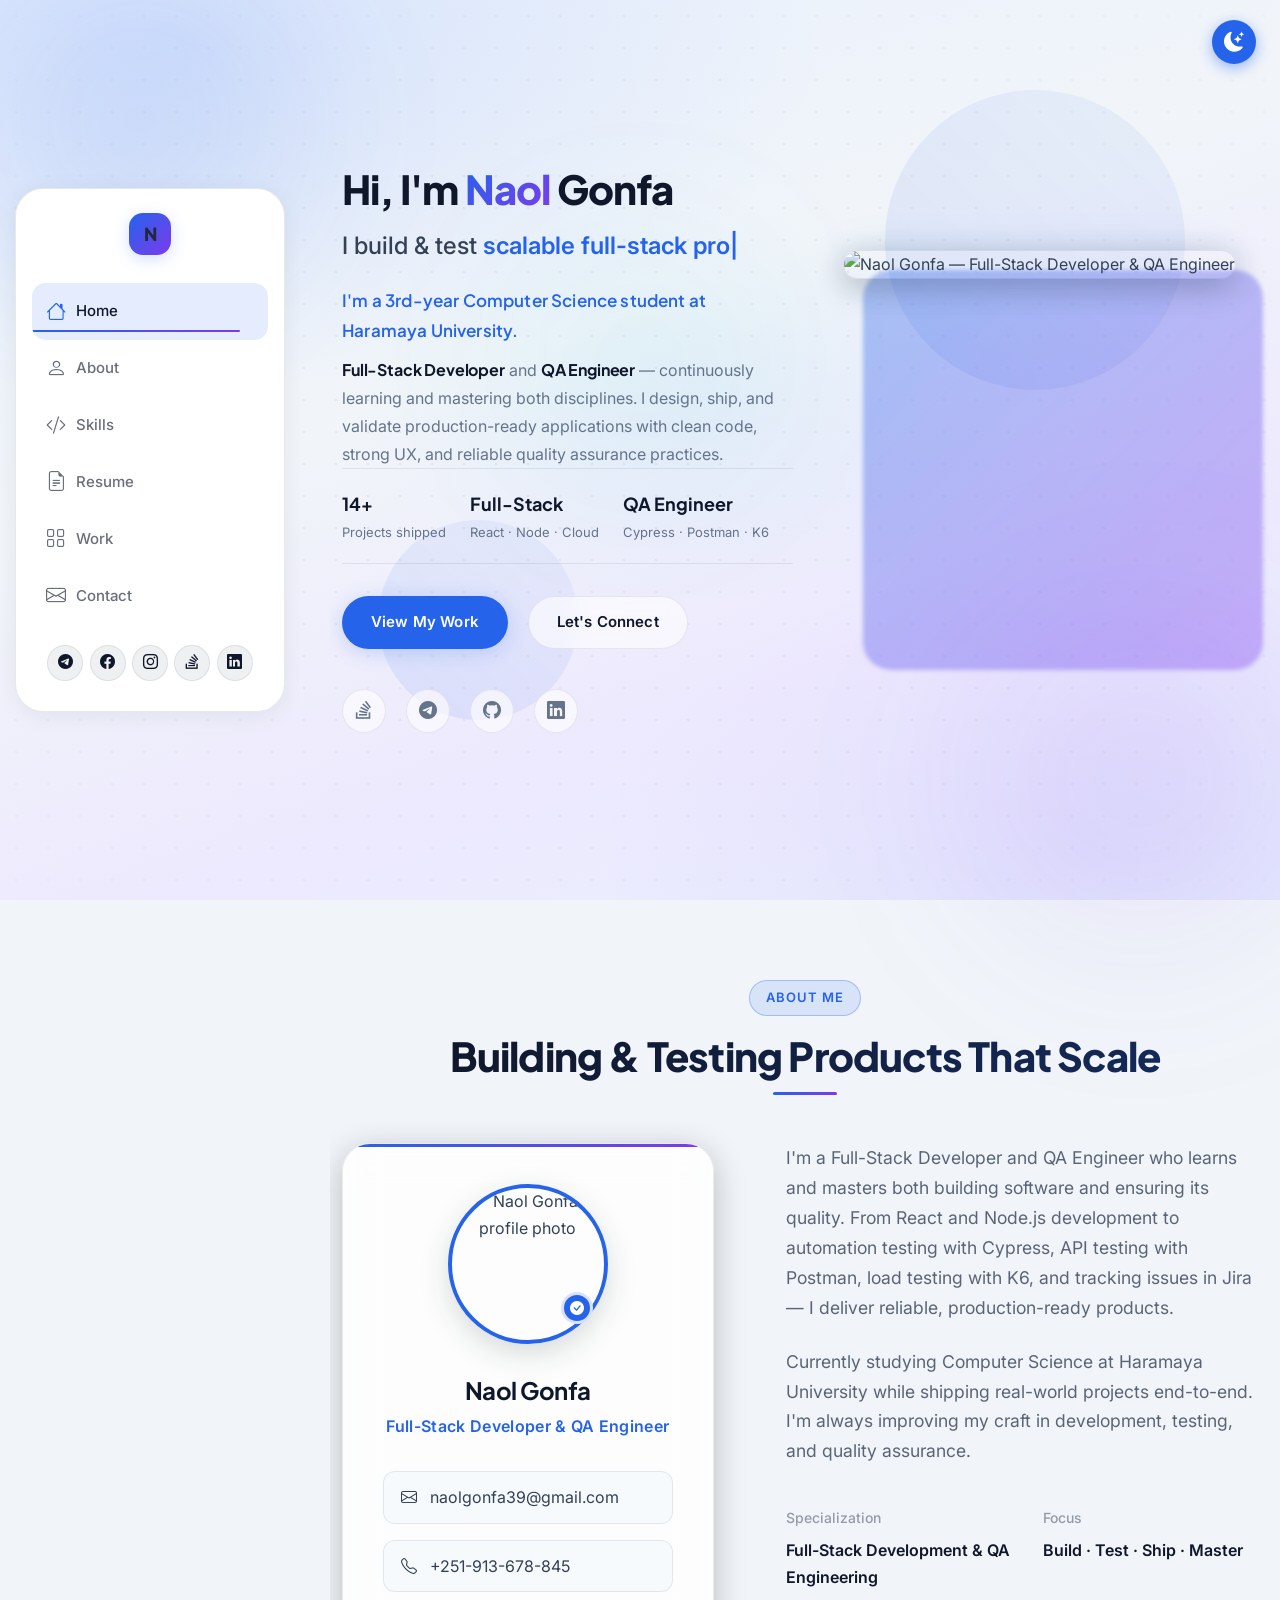
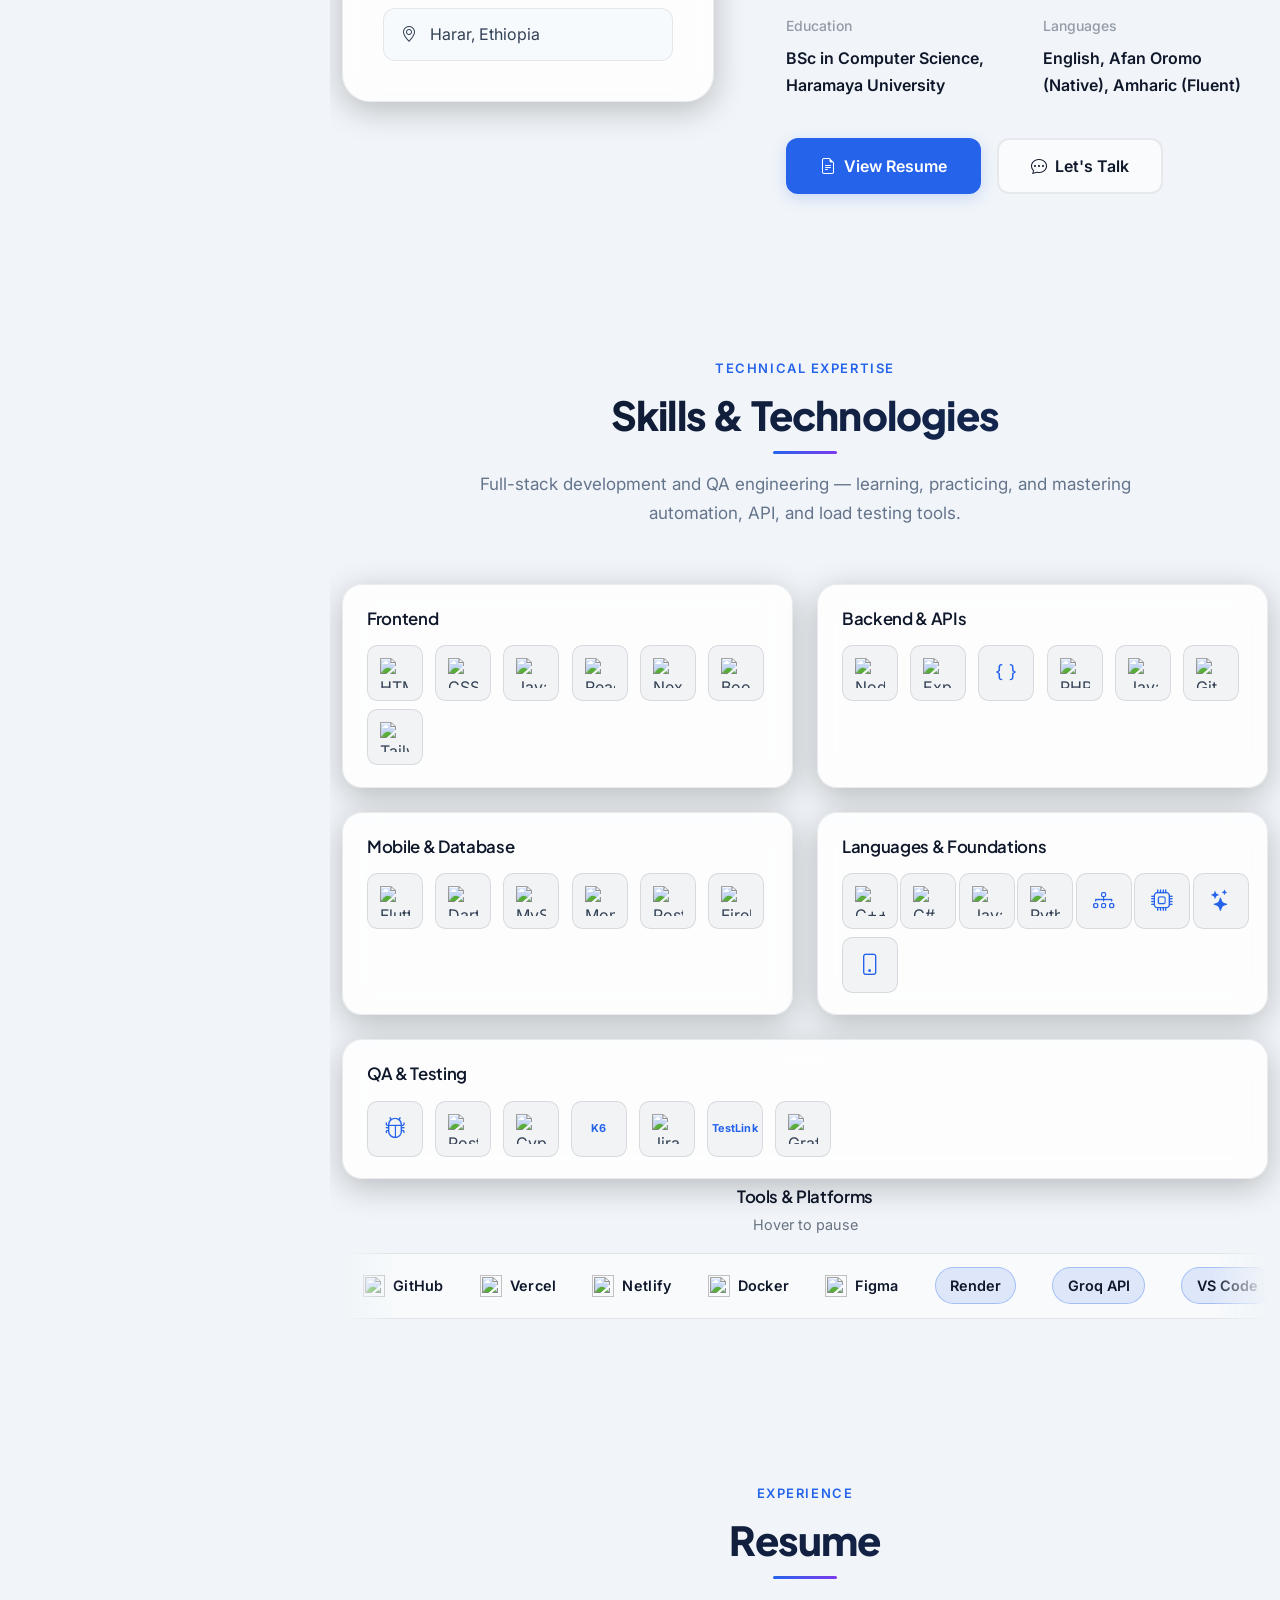
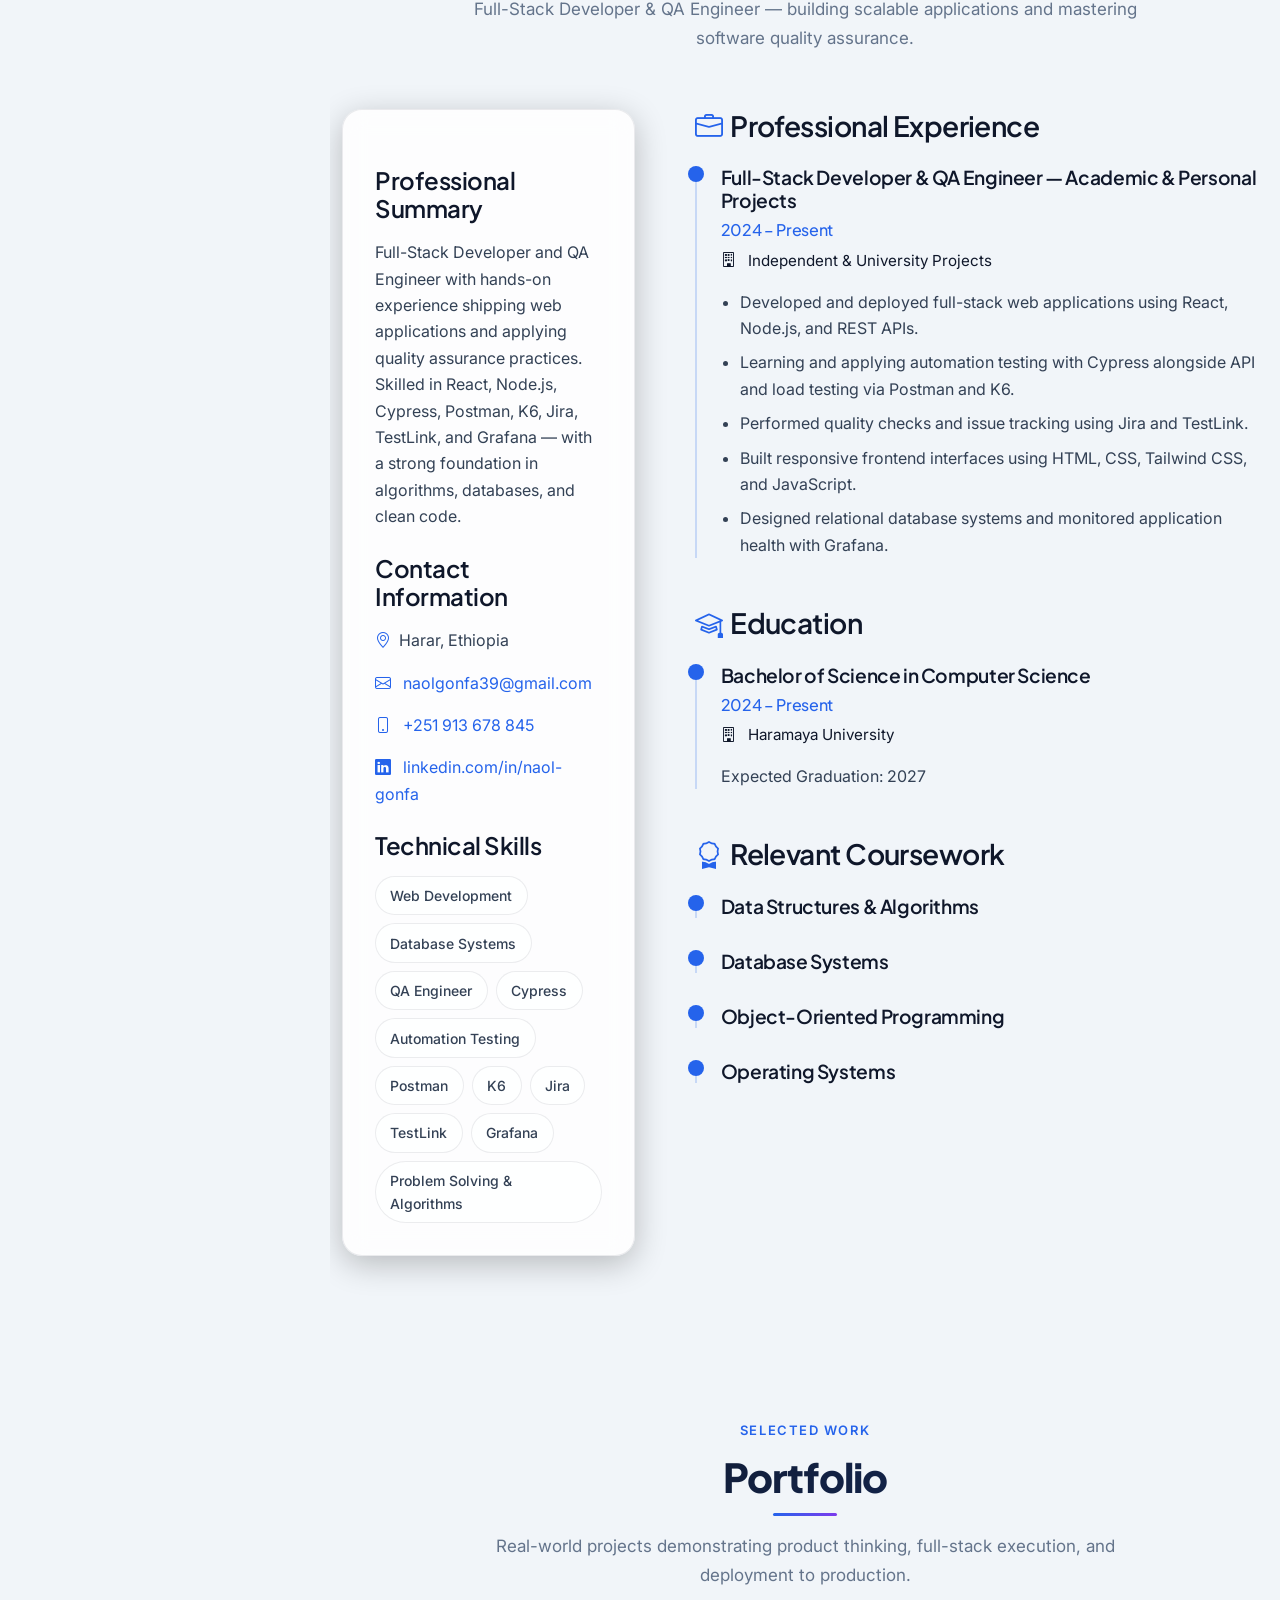
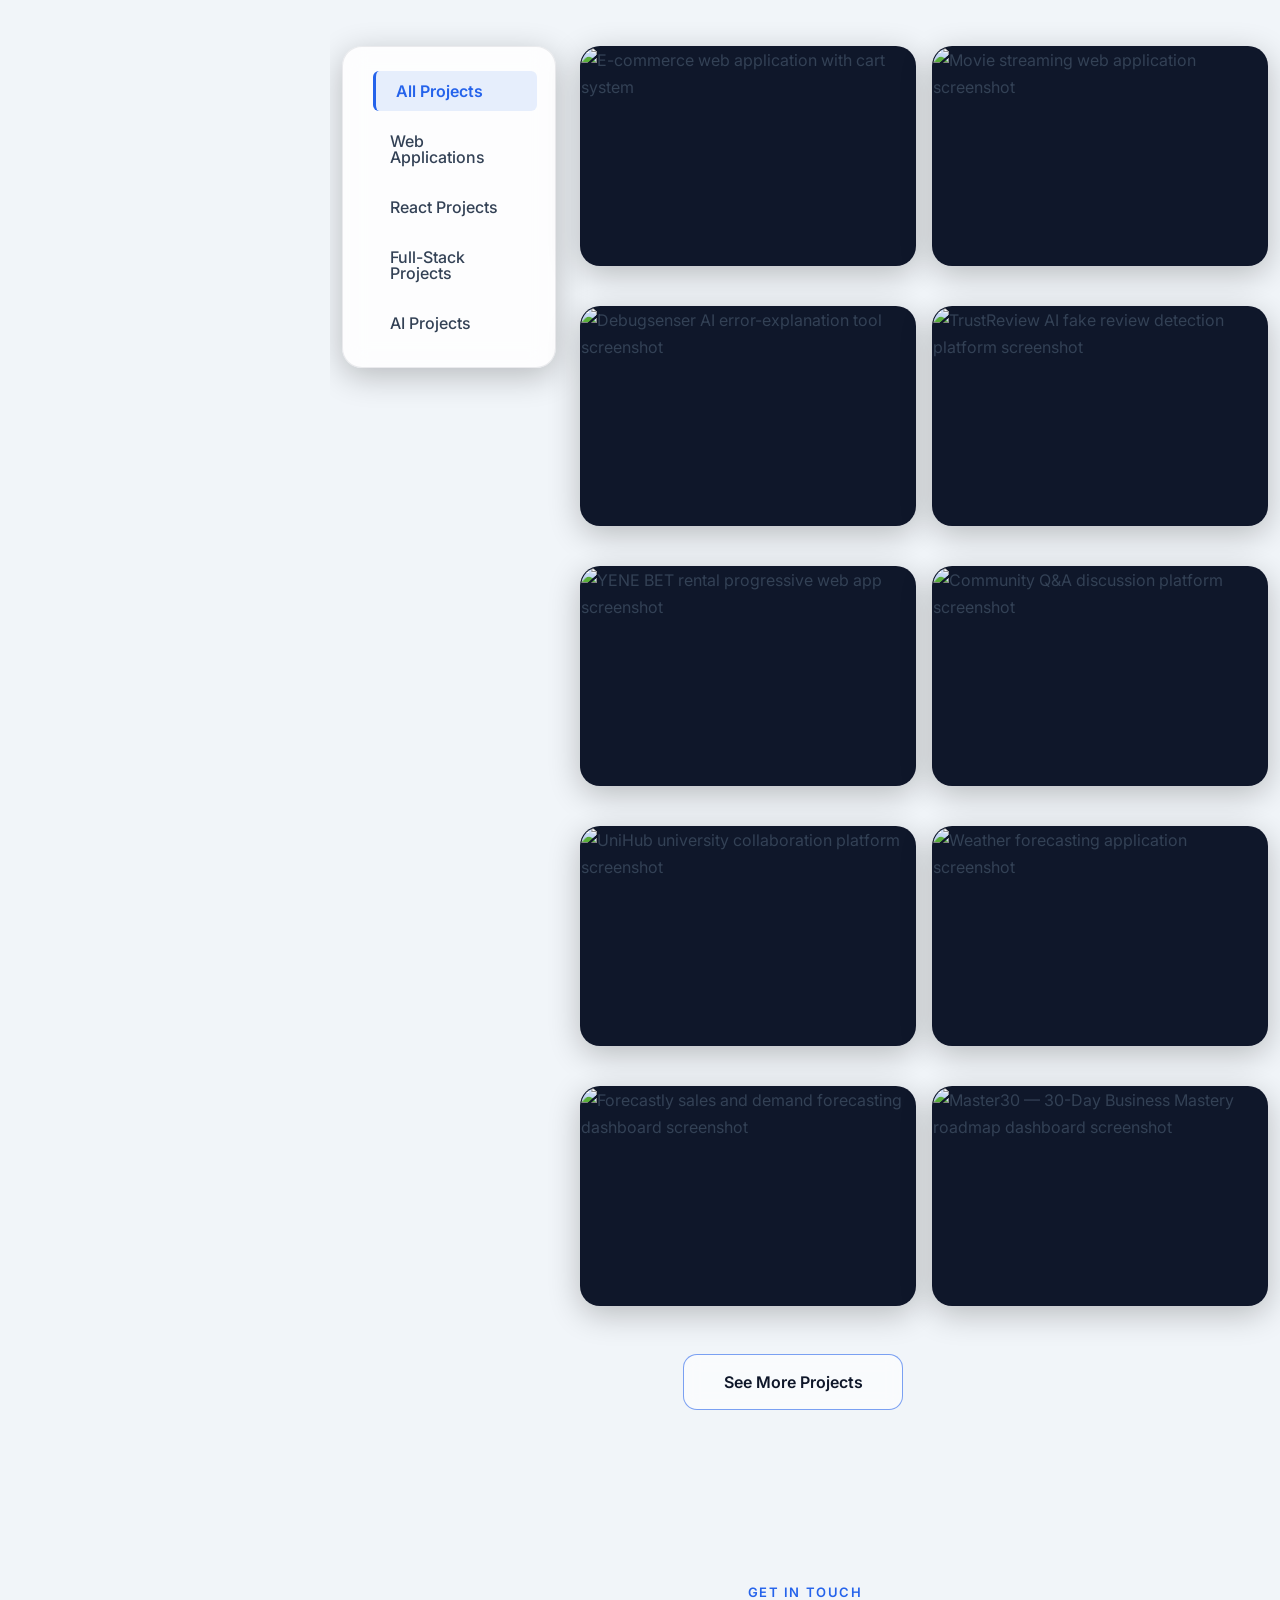
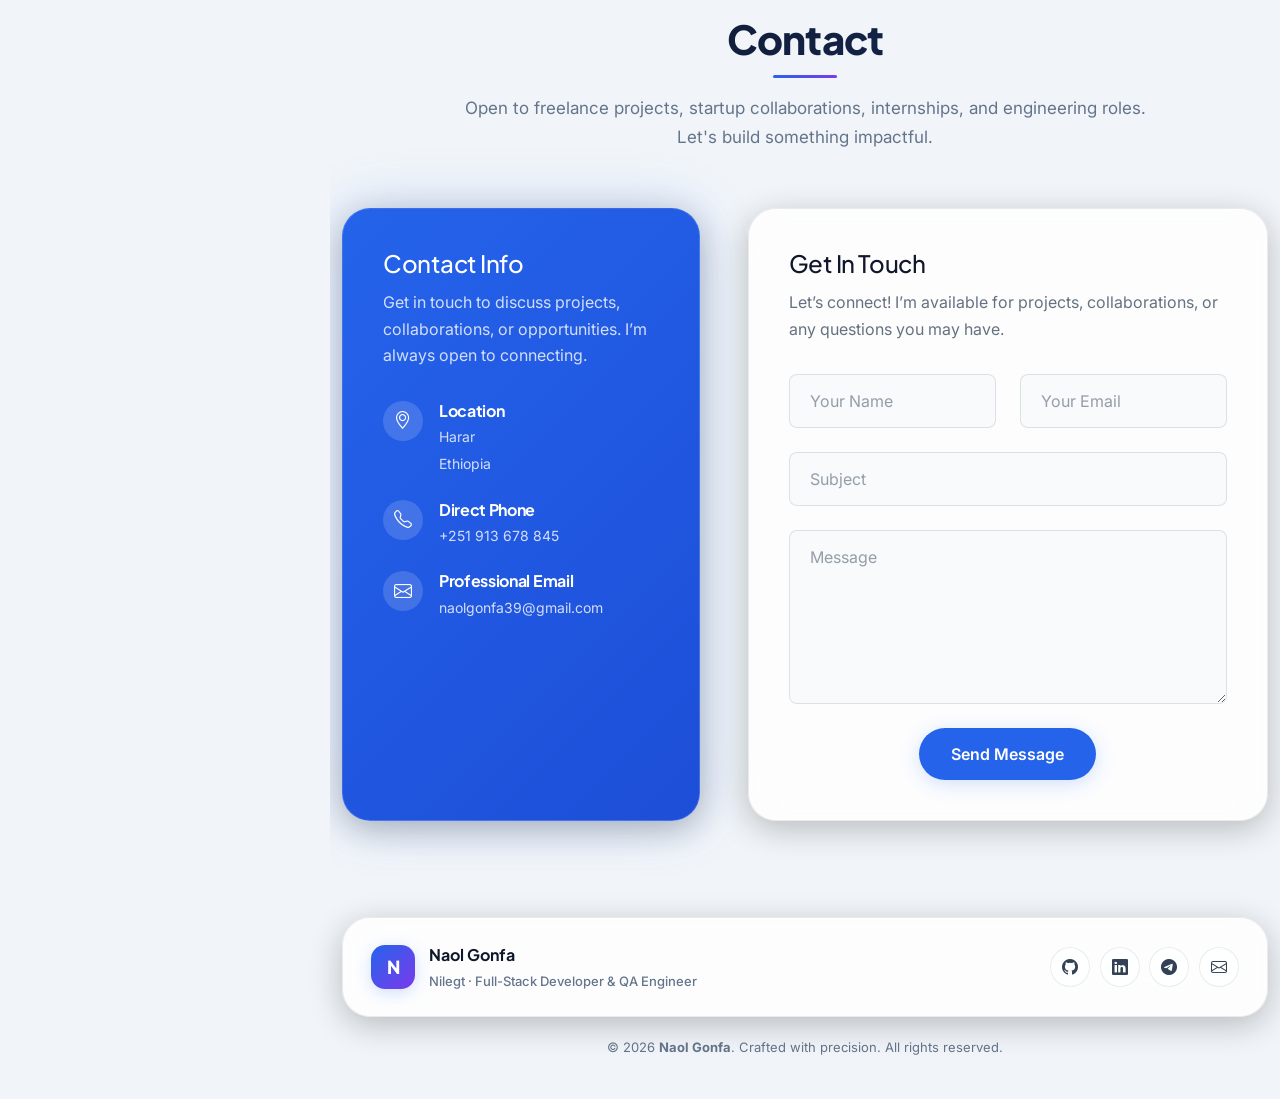
==== commit e4b5c6e3: "profile photo is updated" ====
--- a/index.html
+++ b/index.html
@@ -1012,8 +1012,8 @@
                 <!-- 6. Evangadi Forum -->
                 <div class="col-lg-6 col-md-6 portfolio-item isotope-item filter-fullstack">
                   <div class="portfolio-wrap">
-                    <img src="https://raw.githubusercontent.com/Naol724/portfolio-assets/main/evan-forum.jpeg"
-                      class="img-fluid" alt="Community Q&A discussion platform screenshot" loading="lazy">
+                    <img src="https://github.com/Naol724/portfolio-assets/blob/main/EvanCommunity.png" class="img-fluid"
+                      alt="Community Q&A discussion platform screenshot" loading="lazy">
                     <div class="portfolio-info">
                       <div class="content">
                         <span class="category">Evangadi Forum — Community Q&amp;A</span>
@@ -1060,8 +1060,8 @@
                 <div
                   class="col-lg-6 col-md-6 portfolio-item portfolio-item--featured isotope-item filter-webapp filter-fullstack filter-react">
                   <div class="portfolio-wrap">
-                    <img src="https://raw.githubusercontent.com/Naol724/portfolio-assets/main/Unihub.png"
-                      class="img-fluid" alt="UniHub university collaboration platform screenshot" loading="lazy">
+                    <img src="https://github.com/Naol724/portfolio-assets/blob/main/UnihubStudent.png" class="img-fluid"
+                      alt="UniHub university collaboration platform screenshot" loading="lazy">
                     <div class="portfolio-info">
                       <div class="content">
                         <span class="category">UniHub (University Collaboration)</span>
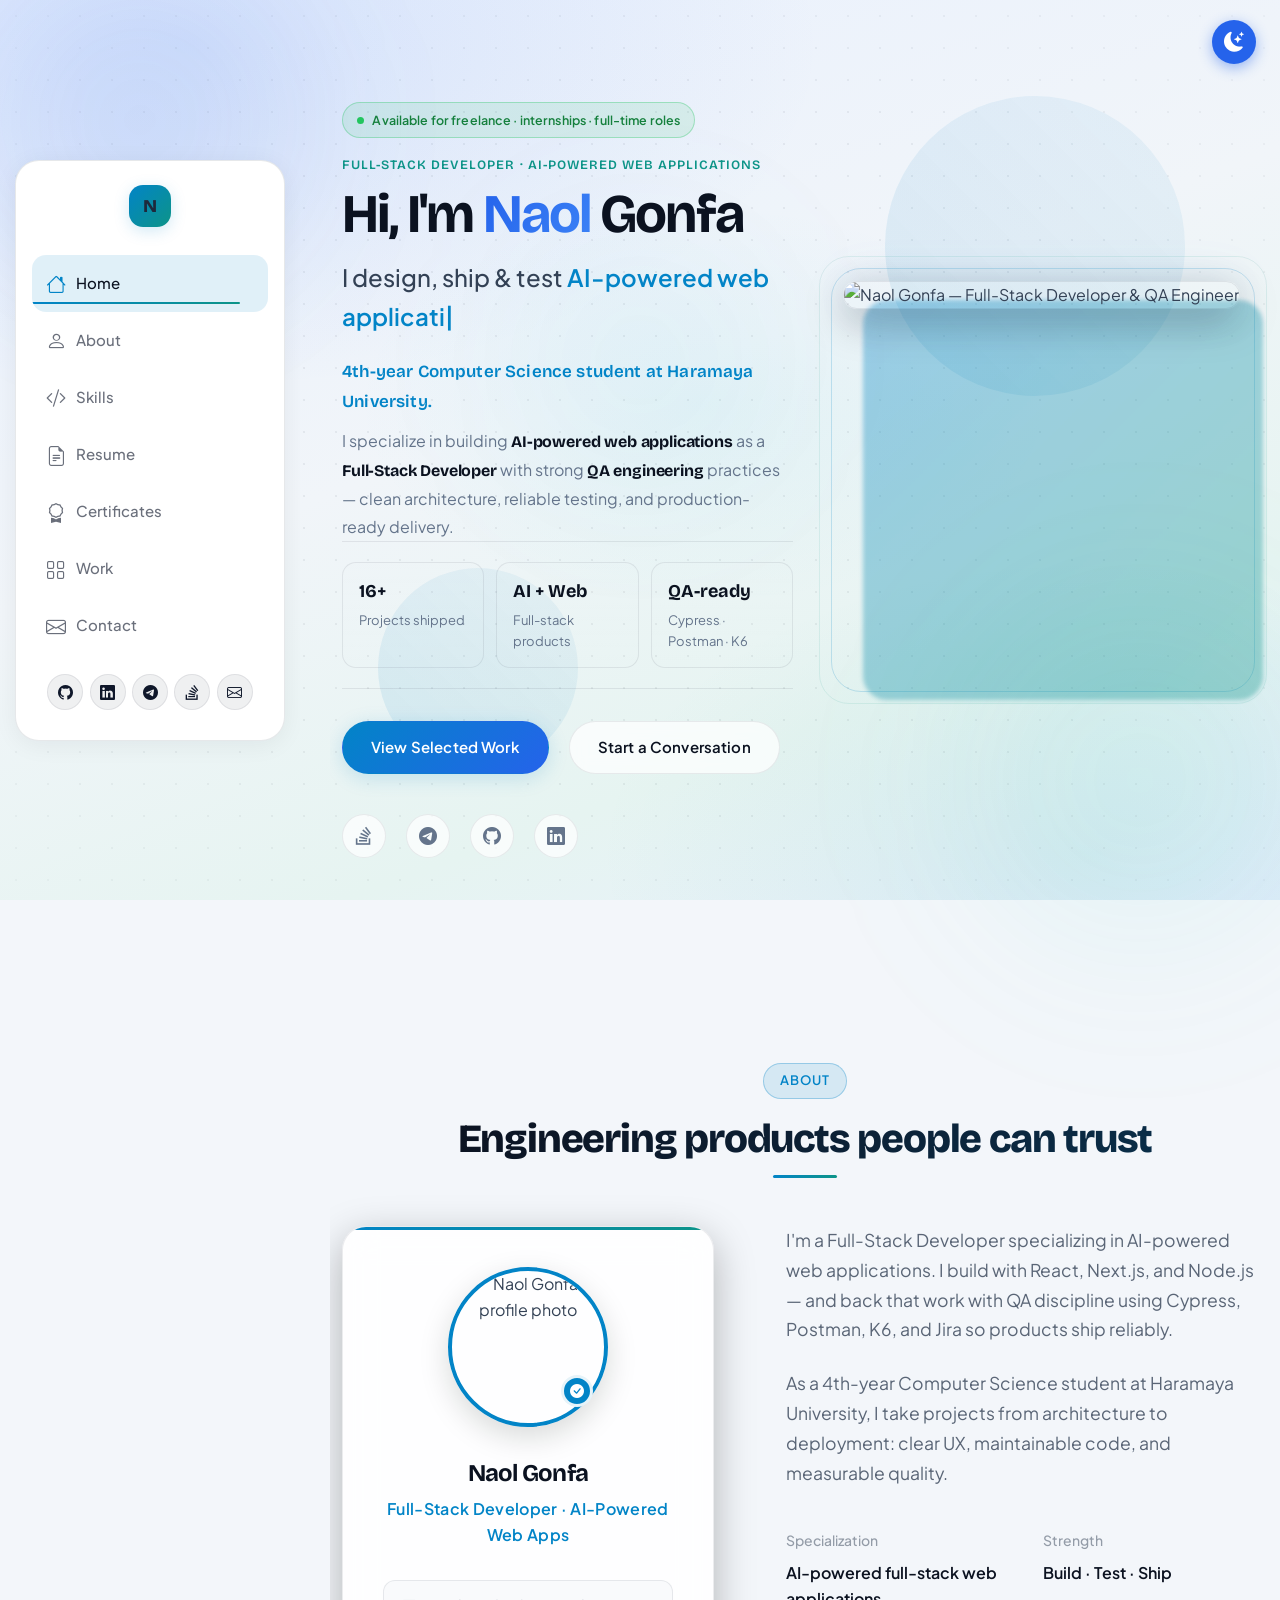
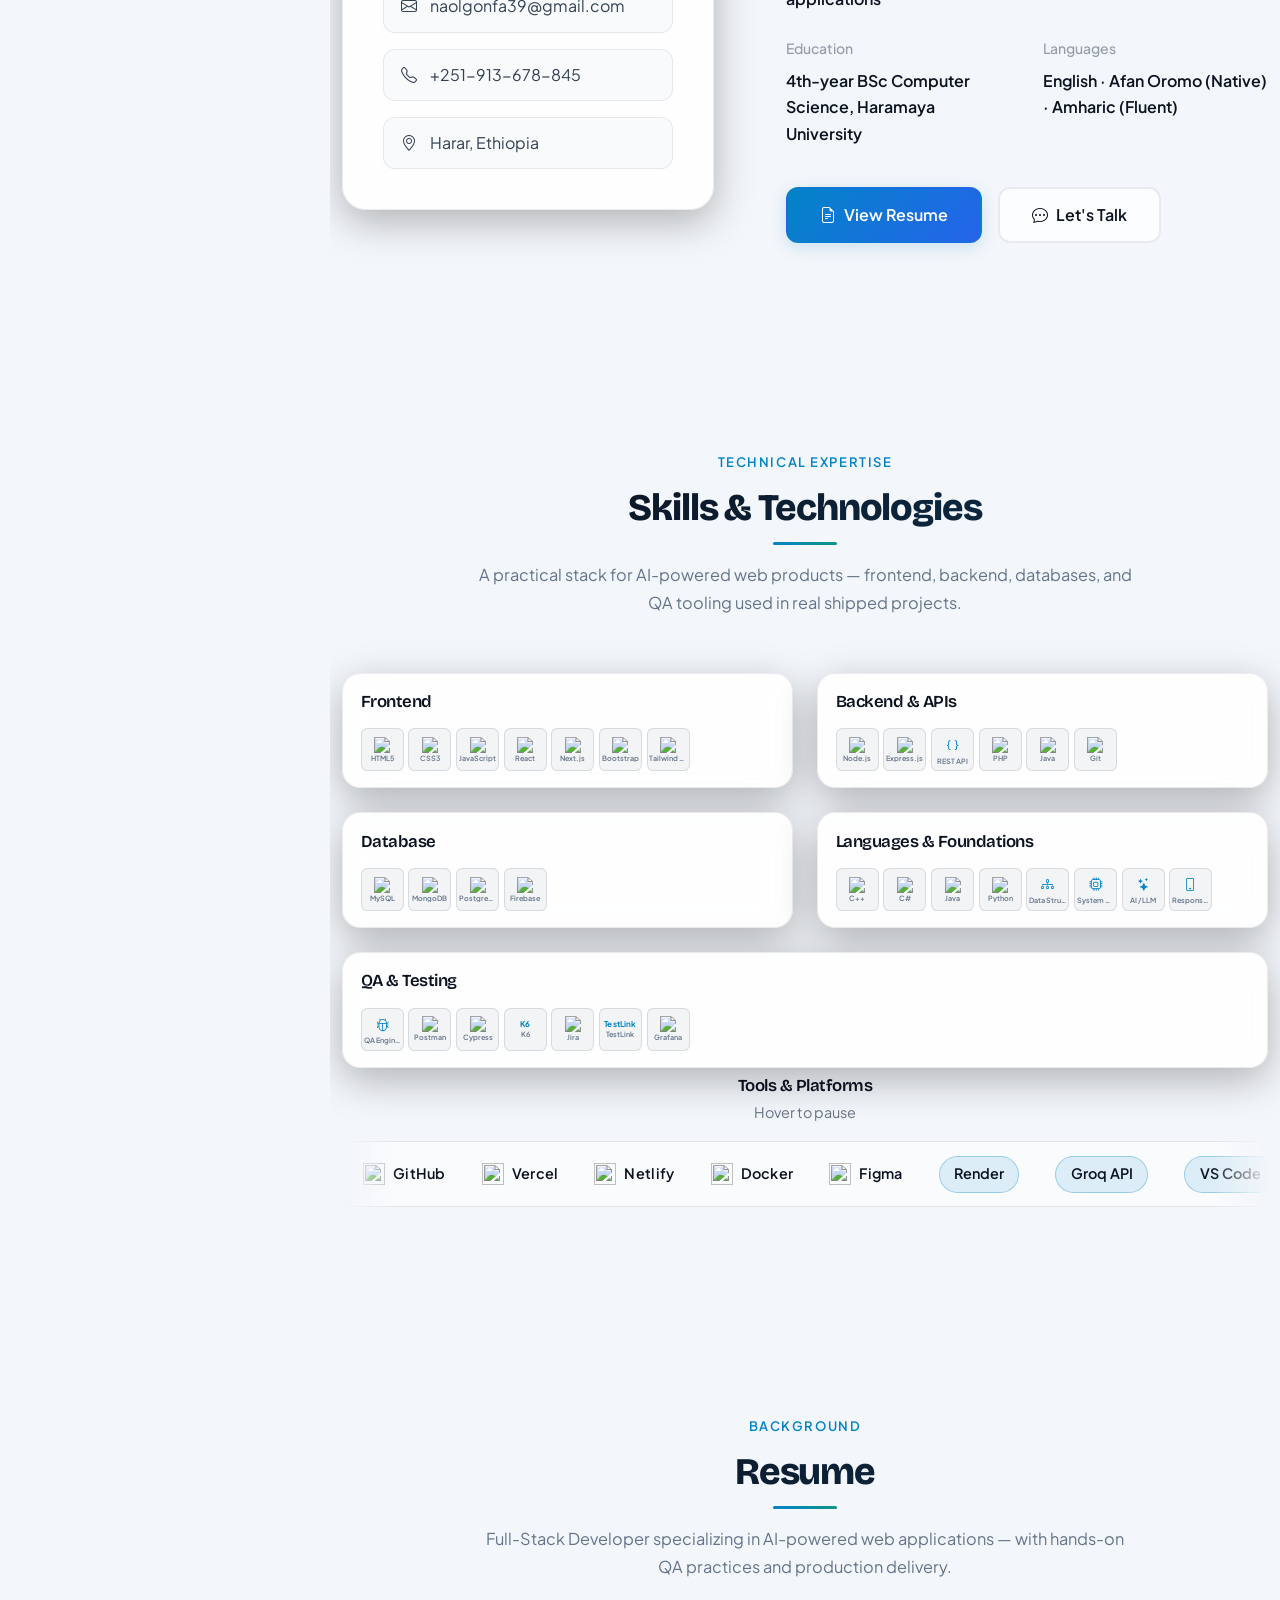
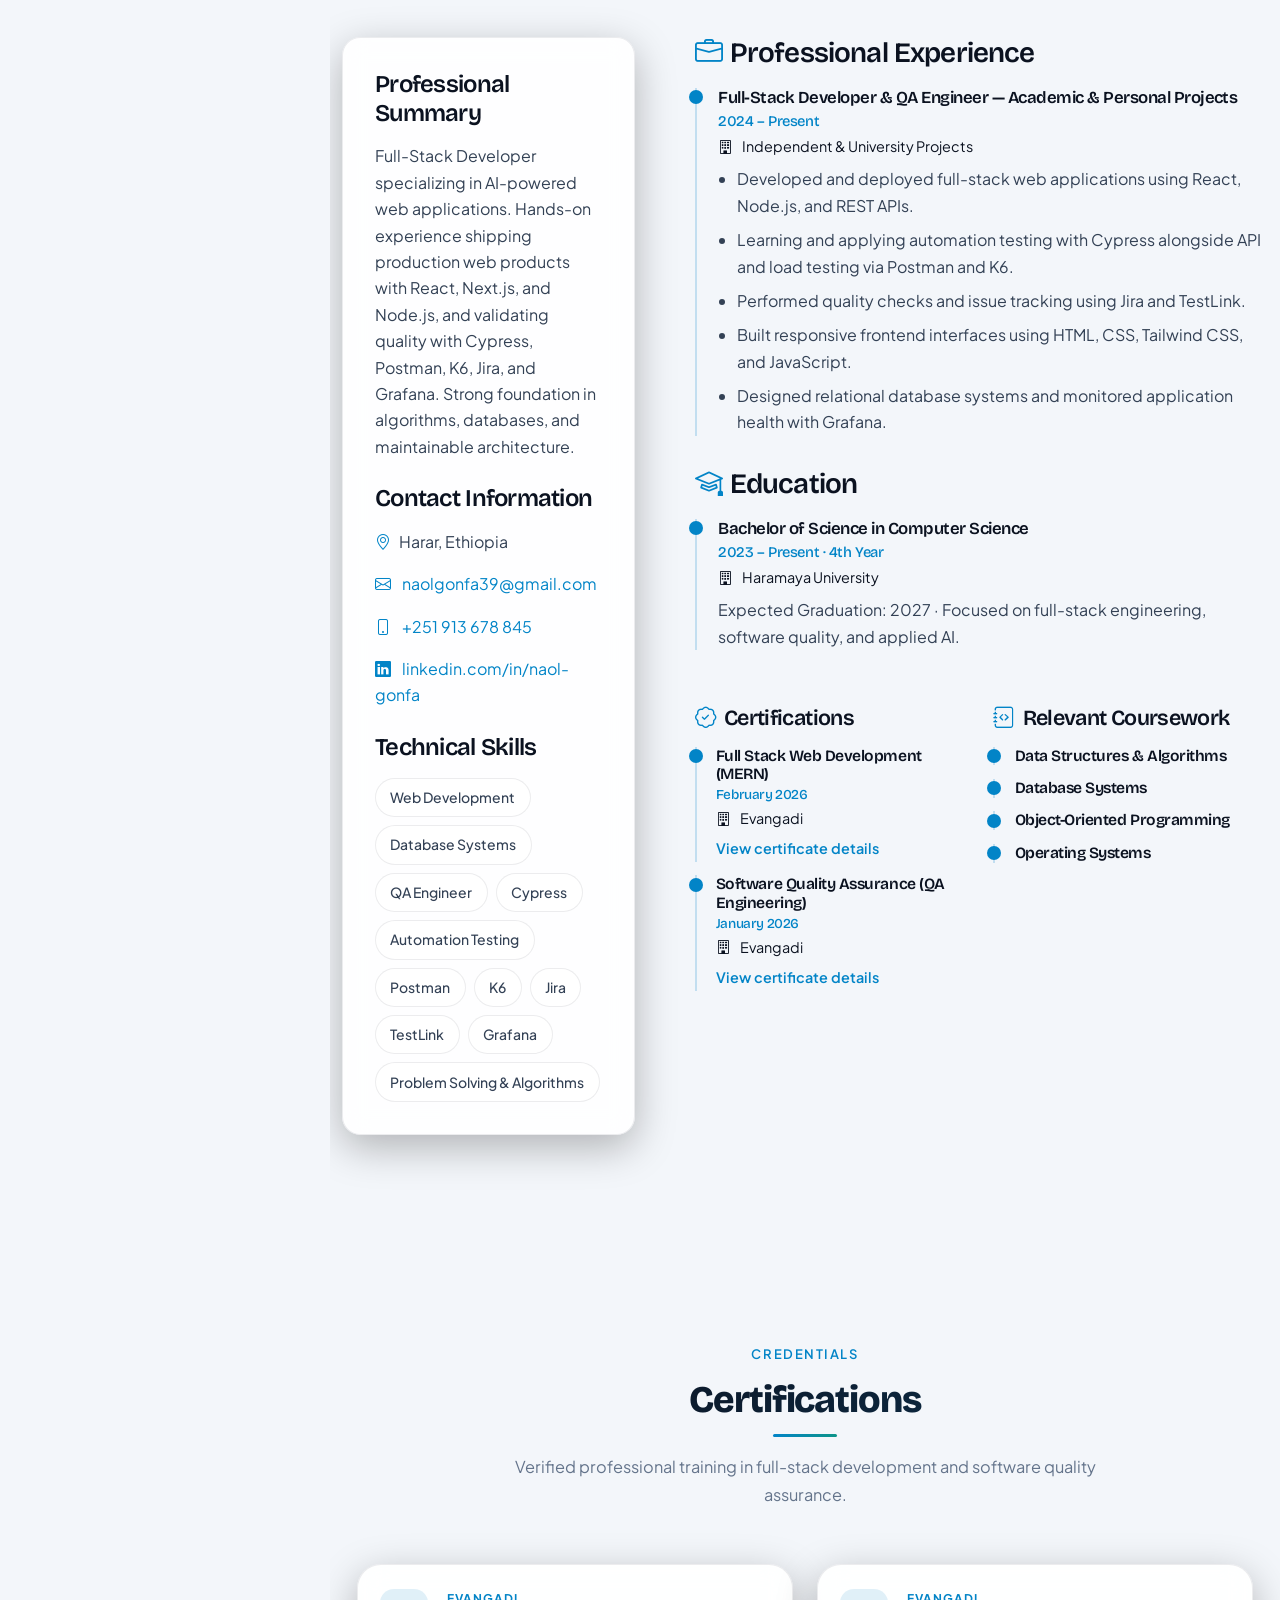
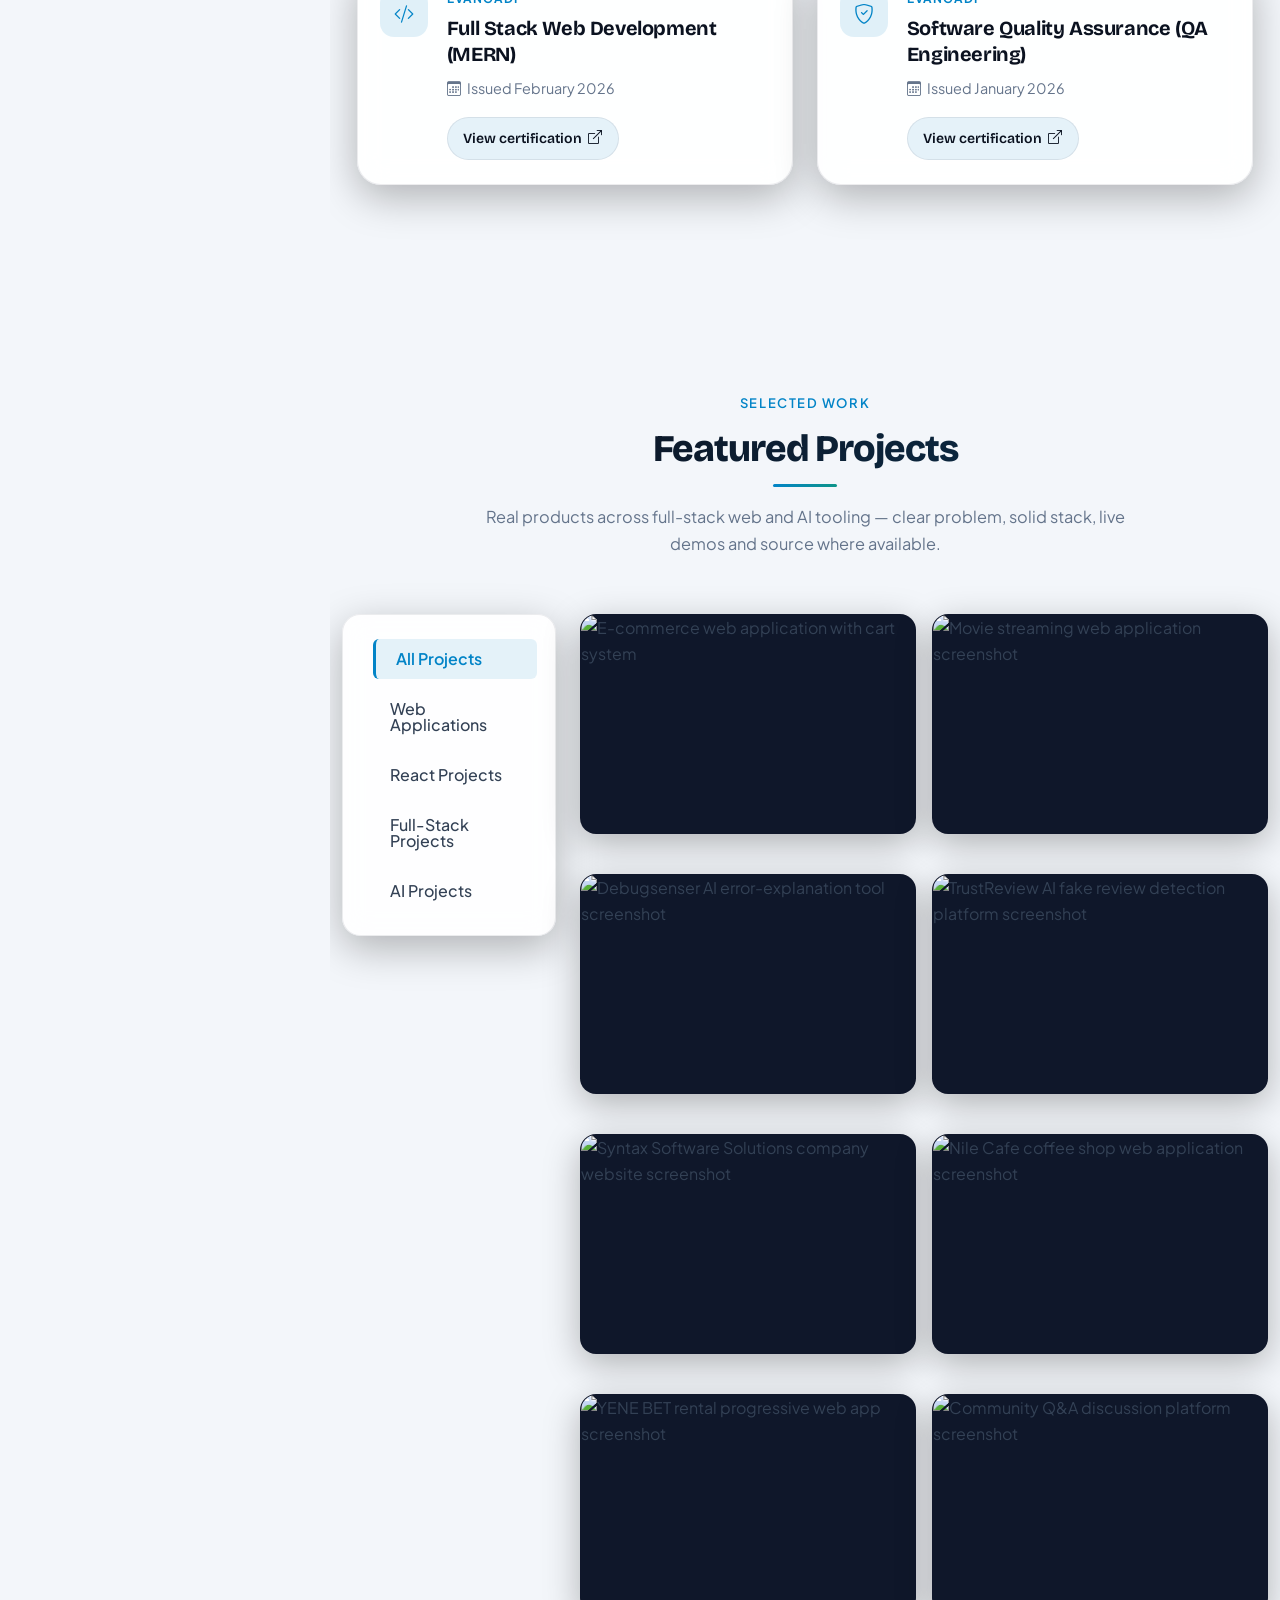
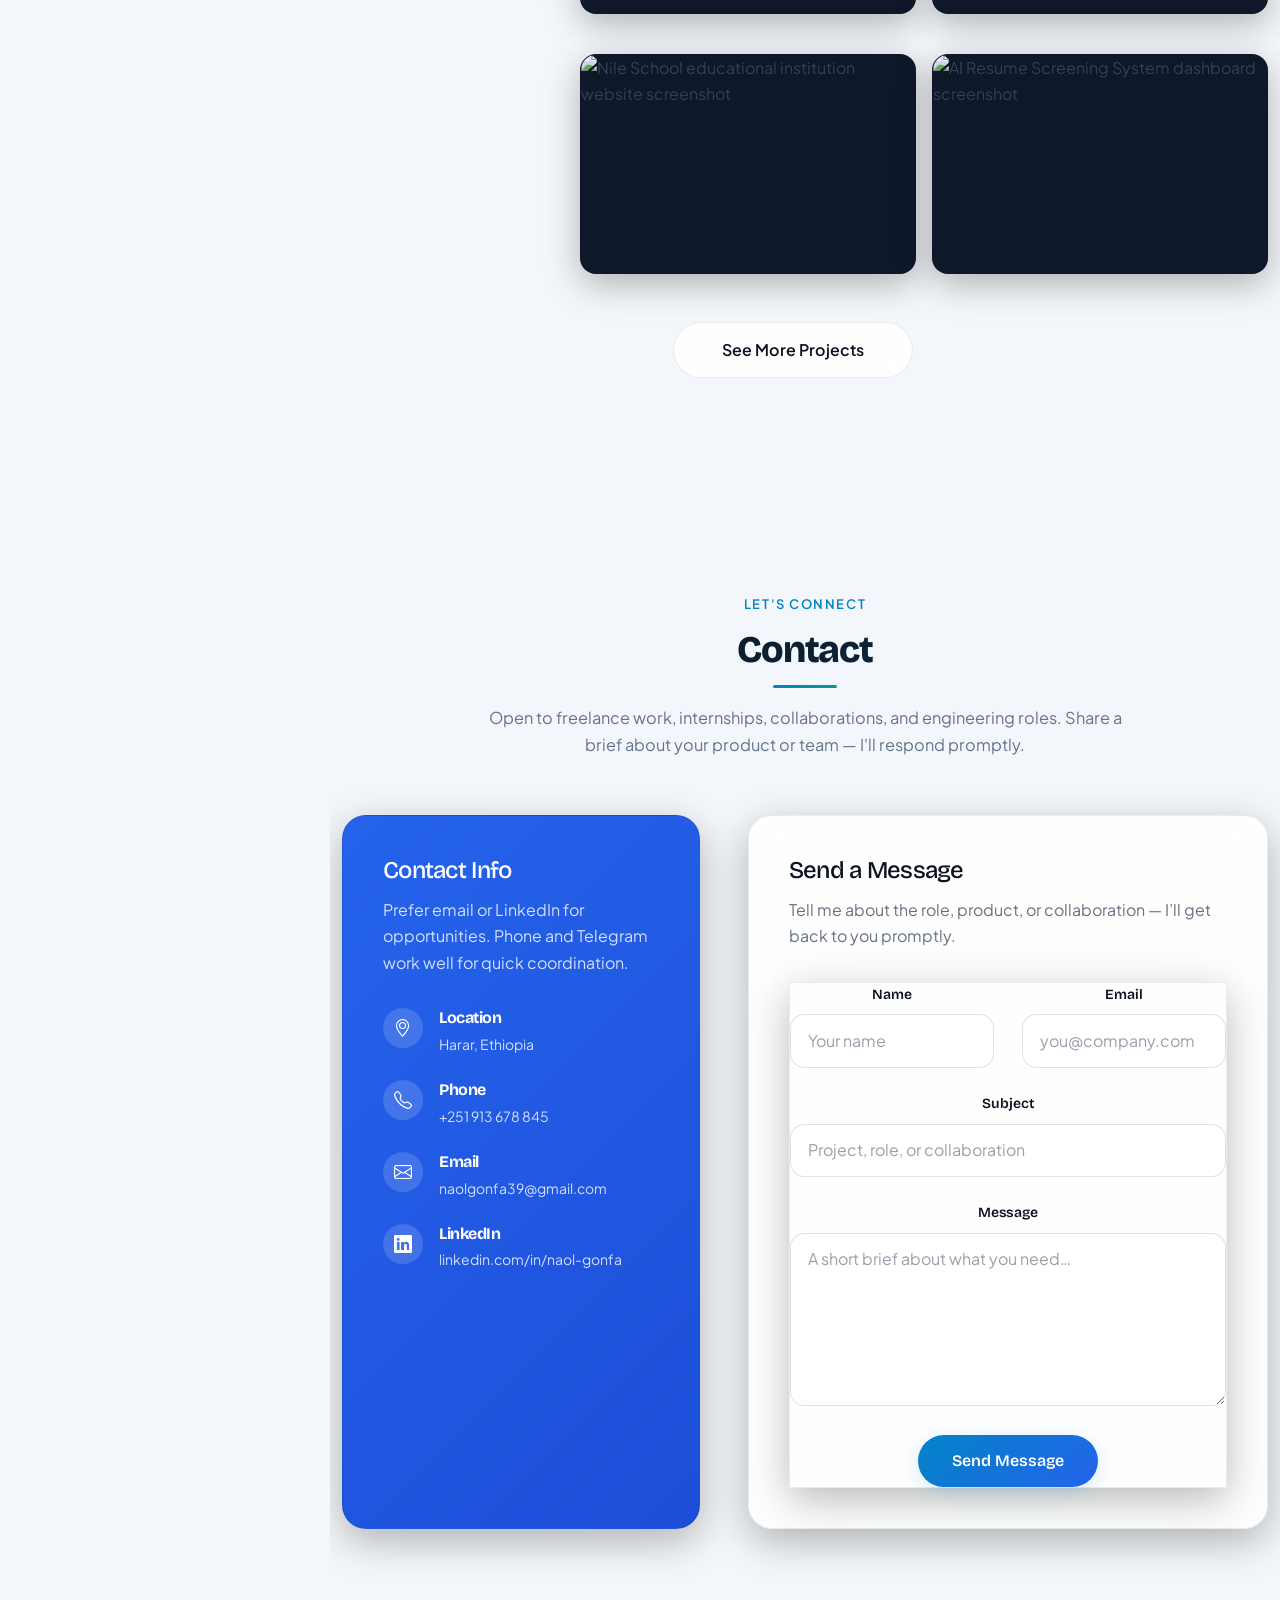
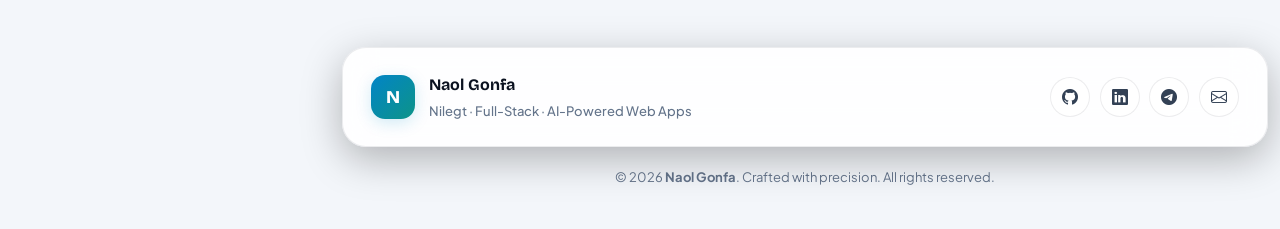
==== commit 11bdbe67: "portifolio updated" ====
--- a/index.html
+++ b/index.html
@@ -20,36 +20,36 @@
   </script>
 
   <!-- Main Title -->
-  <title>Naol Gonfa | Full-Stack Developer & QA Engineer</title>
+  <title>Naol Gonfa | Full-Stack Developer · AI-Powered Web Apps</title>
   <meta name="google-site-verification" content="wv-mIqtQCRoSOMmx0NyAtUtsIte4g1Hdd0RRoBXNbn4" />
   <!-- Basic Meta Tags -->
   <meta http-equiv="X-UA-Compatible" content="IE=edge">
   <meta name="keywords"
-    content="Naol Gonfa, Naol Online, Naol.com, Nilegt, naolgonfa.com, Full Stack Developer, QA Engineer, Cypress, Automation Testing, Web Developer, Mobile Apps, React, Tailwind CSS, Flutter, C++, C#, Java, Ethiopia,Harar,Programmer, Haramaya University, AI Engineering">
+    content="Naol Gonfa, Nilegt, Full Stack Developer, AI-powered web applications, QA Engineer, React, Next.js, Node.js, Cypress, Ethiopia, Haramaya University">
   <meta name="description"
-    content="Naol Gonfa (Nilegt) — Full-Stack Developer & QA Engineer building scalable web apps and mastering quality assurance with Cypress, Postman, K6, Jira, and Grafana. Computer Science at Haramaya University.">
-  <meta name="subject" content="Portfolio of Naol Gonfa — Full-Stack Developer & QA Engineer">
+    content="Naol Gonfa — Full-Stack Developer specializing in AI-powered web applications and QA engineering. 4th-year Computer Science student at Haramaya University shipping production-ready products.">
+  <meta name="subject" content="Portfolio of Naol Gonfa — Full-Stack Developer specializing in AI-powered web apps">
   <meta name="author" content="Naol Gonfa">
   <meta name="robots" content="index, follow">
-  <meta name="theme-color" content="#080c14">
+  <meta name="theme-color" content="#06080f">
   <link rel="canonical" href="https://naol.online/">
 
   <!-- Open Graph (Facebook, LinkedIn, etc.) -->
-  <meta property="og:title" content="Naol Gonfa | Full-Stack Developer & QA Engineer">
+  <meta property="og:title" content="Naol Gonfa | Full-Stack Developer · AI-Powered Web Apps">
   <meta property="og:image" content="https://raw.githubusercontent.com/Naol724/portfolio-assets/main/naol-3.png">
-  <meta property="og:image:alt" content="Naol Gonfa — Full-Stack Developer & QA Engineer">
+  <meta property="og:image:alt" content="Naol Gonfa — Full-Stack Developer specializing in AI-powered web applications">
   <meta property="og:site_name" content="Naol Gonfa | Nilegt">
   <meta property="og:url" content="https://naol.online/">
   <meta property="og:description"
-    content="Full-Stack Developer & QA Engineer — building scalable products and mastering software quality with modern testing and monitoring tools.">
+    content="Full-Stack Developer specializing in AI-powered web applications — React, Next.js, Node.js, and modern QA practices.">
   <meta property="og:type" content="website">
   <meta property="og:locale" content="en_US">
 
   <!-- Twitter Card -->
   <meta name="twitter:card" content="summary_large_image">
-  <meta name="twitter:title" content="Naol Gonfa | Full-Stack Developer & QA Engineer">
+  <meta name="twitter:title" content="Naol Gonfa | Full-Stack Developer · AI-Powered Web Apps">
   <meta name="twitter:description"
-    content="Full-Stack Developer & QA Engineer learning and mastering React, Node.js, Cypress automation testing, API testing, and quality assurance.">
+    content="Full-Stack Developer specializing in AI-powered web applications, with strong QA engineering and production shipping experience.">
   <meta name="twitter:image" content="https://raw.githubusercontent.com/Naol724/portfolio-assets/main/naol-3.png">
   <meta name="twitter:image:alt" content="Naol Gonfa Portfolio">
   <meta name="twitter:site" content="@nilegt_">
@@ -71,7 +71,7 @@
   <link href="assets/vendor/aos/aos.css" rel="stylesheet">
 
   <!-- Main CSS File -->
-  <link href="assets/css/main.css?v=202607189" rel="stylesheet">
+  <link href="assets/css/main.css?v=20261102j" rel="stylesheet">
 
   <!-- Structured Data -->
   <script type="application/ld+json">
@@ -82,8 +82,8 @@
     "alternateName": ["Nilegt", "Naol Gonfa"],
     "url": "https://naol.online/",
     "image": "https://raw.githubusercontent.com/Naol724/portfolio-assets/main/naol-3.png",
-    "jobTitle": "Full-Stack Developer & QA Engineer",
-    "description": "Full-Stack Developer and QA Engineer continuously learning and mastering scalable web development and software quality assurance.",
+    "jobTitle": "Full-Stack Developer",
+    "description": "Full-Stack Developer specializing in AI-powered web applications and quality assurance — shipping production-ready products with React, Next.js, Node.js, and modern testing tools.",
     "email": "mailto:naolgonfa39@gmail.com",
     "telephone": "+251913678845",
     "address": {
@@ -102,7 +102,7 @@
       "https://www.instagram.com/nilegt_/",
       "https://t.me/nilegt"
     ],
-    "knowsAbout": ["React", "Node.js", "JavaScript", "TypeScript", "Full-Stack Development", "QA Engineering", "Cypress", "Automation Testing", "Postman", "K6", "Jira", "TestLink", "Grafana", "AI Engineering", "Flutter", "MongoDB", "MySQL"]
+    "knowsAbout": ["React", "Node.js", "JavaScript", "TypeScript", "Full-Stack Development", "QA Engineering", "Cypress", "Automation Testing", "Postman", "K6", "Jira", "TestLink", "Grafana", "AI Engineering", "MongoDB", "MySQL"]
   }
   </script>
 
@@ -112,11 +112,11 @@
 
   <!-- Fonts (non-blocking) -->
   <link rel="preload" as="style"
-    href="https://fonts.googleapis.com/css2?family=Inter:wght@400;500;600;700&family=Plus+Jakarta+Sans:wght@500;600;700;800&display=swap"
+    href="https://fonts.googleapis.com/css2?family=Plus+Jakarta+Sans:ital,wght@0,400;0,500;0,600;0,700;1,400&family=Bricolage+Grotesque:opsz,wght@12..96,500;12..96,600;12..96,700;12..96,800&display=swap"
     onload="this.onload=null;this.rel='stylesheet'">
   <noscript>
     <link rel="stylesheet"
-      href="https://fonts.googleapis.com/css2?family=Inter:wght@400;500;600;700&family=Plus+Jakarta+Sans:wght@500;600;700;800&display=swap">
+      href="https://fonts.googleapis.com/css2?family=Plus+Jakarta+Sans:ital,wght@0,400;0,500;0,600;0,700;1,400&family=Bricolage+Grotesque:opsz,wght@12..96,500;12..96,600;12..96,700;12..96,800&display=swap">
   </noscript>
 </head>
 
@@ -147,30 +147,29 @@
           <li><a href="#about"><i class="bi bi-person navicon" aria-hidden="true"></i>About</a></li>
           <li><a href="#skills"><i class="bi bi-code-slash navicon" aria-hidden="true"></i>Skills</a></li>
           <li><a href="#resume"><i class="bi bi-file-earmark-text navicon" aria-hidden="true"></i>Resume</a></li>
+          <li><a href="#certificates"><i class="bi bi-award navicon" aria-hidden="true"></i>Certificates</a></li>
           <li><a href="#portfolio"><i class="bi bi-grid navicon" aria-hidden="true"></i>Work</a></li>
           <li><a href="#contact"><i class="bi bi-envelope navicon" aria-hidden="true"></i>Contact</a></li>
         </ul>
       </nav>
 
       <div class="social-links text-center">
+        <a href="https://github.com/Naol724/Naol724" target="_blank" rel="noopener noreferrer" aria-label="GitHub">
+          <i class="bi bi-github" aria-hidden="true"></i>
+        </a>
+        <a href="https://www.linkedin.com/in/naol-gonfa-61b7a9363/" target="_blank" rel="noopener noreferrer"
+          class="linkedin" aria-label="LinkedIn">
+          <i class="bi bi-linkedin" aria-hidden="true"></i>
+        </a>
         <a href="https://t.me/nilegt" target="_blank" rel="noopener noreferrer" class="telegram" aria-label="Telegram">
           <i class="bi bi-telegram" aria-hidden="true"></i>
-        </a>
-        <a href="https://m.facebook.com/naol.gonfa.2025/" target="_blank" rel="noopener noreferrer" class="facebook"
-          aria-label="Facebook">
-          <i class="bi bi-facebook" aria-hidden="true"></i>
-        </a>
-        <a href="https://www.instagram.com/nilegt_/" target="_blank" rel="noopener noreferrer" class="instagram"
-          aria-label="Instagram">
-          <i class="bi bi-instagram" aria-hidden="true"></i>
         </a>
         <a href="https://stackoverflow.com/users/31433702/naol-gonfa" target="_blank" rel="noopener noreferrer"
           aria-label="Stack Overflow">
           <i class="bi bi-stack-overflow" aria-hidden="true"></i>
         </a>
-        <a href="https://www.linkedin.com/in/naol-gonfa-61b7a9363/" target="_blank" rel="noopener noreferrer"
-          class="linkedin" aria-label="LinkedIn">
-          <i class="bi bi-linkedin" aria-hidden="true"></i>
+        <a href="mailto:naolgonfa39@gmail.com" aria-label="Email">
+          <i class="bi bi-envelope" aria-hidden="true"></i>
         </a>
       </div>
 
@@ -195,37 +194,41 @@
 
             <div class="col-lg-6" data-aos="fade-right" data-aos-delay="100">
               <div class="hero-text">
+                <div class="hero-availability" aria-label="Availability status">
+                  <span class="hero-availability-dot" aria-hidden="true"></span>
+                  Available for freelance · internships · full-time roles
+                </div>
+                <p class="hero-kicker">Full-Stack Developer · AI-Powered Web Applications</p>
                 <h1>Hi, I'm <span class="accent-text">Naol</span> Gonfa</h1>
-                <p class="lead">I build &amp; test <span class="typed"
-                    data-typed-items="scalable full-stack products,automated test suites with Cypress,quality-assured web applications"></span>
+                <p class="lead">I design, ship &amp; test <span class="typed"
+                    data-typed-items="AI-powered web applications,scalable full-stack products,quality-assured production systems"></span>
                 </p>
                 <p class="description">
-                  <span class="hero-student-line">I'm a 3rd-year Computer Science student at Haramaya University.</span>
-                  <span class="hero-role-line"><strong class="hero-role">Full-Stack Developer</strong> and
-                    <strong class="hero-role">QA Engineer</strong> — continuously learning and mastering both
-                    disciplines.
-                    I design, ship, and validate production-ready applications with clean code, strong UX,
-                    and reliable quality assurance practices.</span>
+                  <span class="hero-student-line">4th-year Computer Science student at Haramaya University.</span>
+                  <span class="hero-role-line">I specialize in building <strong class="hero-role">AI-powered web
+                      applications</strong> as a <strong class="hero-role">Full-Stack Developer</strong> with strong
+                    <strong class="hero-role">QA engineering</strong> practices — clean architecture, reliable testing,
+                    and production-ready delivery.</span>
                 </p>
 
                 <div class="hero-stats" aria-label="Key highlights">
                   <div class="hero-stat">
-                    <span class="hero-stat-value">14+</span>
+                    <span class="hero-stat-value">16+</span>
                     <span class="hero-stat-label">Projects shipped</span>
                   </div>
                   <div class="hero-stat">
-                    <span class="hero-stat-value">Full-Stack</span>
-                    <span class="hero-stat-label">React · Node · Cloud</span>
+                    <span class="hero-stat-value">AI + Web</span>
+                    <span class="hero-stat-label">Full-stack products</span>
                   </div>
                   <div class="hero-stat">
-                    <span class="hero-stat-value">QA Engineer</span>
+                    <span class="hero-stat-value">QA-ready</span>
                     <span class="hero-stat-label">Cypress · Postman · K6</span>
                   </div>
                 </div>
 
                 <div class="hero-actions">
-                  <a href="#portfolio" class="btn btn-primary">View My Work</a>
-                  <a href="#contact" class="btn btn-outline">Let's Connect</a>
+                  <a href="#portfolio" class="btn btn-primary">View Selected Work</a>
+                  <a href="#contact" class="btn btn-outline">Start a Conversation</a>
                 </div>
 
                 <div class="social-links">
@@ -245,6 +248,8 @@
             <div class="col-lg-6" data-aos="fade-left" data-aos-delay="200">
               <div class="hero-visual">
                 <div class="profile-container">
+                  <div class="profile-orbit profile-orbit--outer" aria-hidden="true"></div>
+                  <div class="profile-orbit profile-orbit--inner" aria-hidden="true"></div>
                   <div class="profile-background"></div>
                   <img src="https://raw.githubusercontent.com/Naol724/portfolio-assets/main/naol-3.png"
                     alt="Naol Gonfa — Full-Stack Developer & QA Engineer" class="profile-image" width="400" height="400"
@@ -265,8 +270,8 @@
       <div class="container" data-aos="fade-up" data-aos-delay="100">
 
         <div class="about-section-header text-center" data-aos="fade-up">
-          <span class="badge-text">About Me</span>
-          <h2>Building &amp; Testing Products That Scale</h2>
+          <span class="badge-text">About</span>
+          <h2>Engineering products people can trust</h2>
         </div>
 
         <div class="row gy-4">
@@ -284,7 +289,7 @@
 
               <div class="profile-content">
                 <h3>Naol Gonfa</h3>
-                <p class="profession">Full-Stack Developer &amp; QA Engineer</p>
+                <p class="profession">Full-Stack Developer · AI-Powered Web Apps</p>
 
                 <div class="contact-links">
                   <a href="mailto:naolgonfa39@gmail.com" class="contact-item">
@@ -307,40 +312,40 @@
           <div class="col-lg-7" data-aos="fade-left" data-aos-delay="300">
             <div class="about-content">
               <div class="description">
-                <p>I'm a Full-Stack Developer and QA Engineer who learns and masters both building software and
-                  ensuring its quality. From React and Node.js development to automation testing with Cypress, API
-                  testing with Postman, load testing with K6, and tracking issues in Jira — I deliver reliable,
-                  production-ready products.</p>
-
-                <p>Currently studying Computer Science at Haramaya University while shipping real-world projects
-                  end-to-end. I'm always improving my craft in development, testing, and quality assurance.</p>
+                <p>I'm a Full-Stack Developer specializing in AI-powered web applications. I build with React, Next.js,
+                  and Node.js — and back that work with QA discipline using Cypress, Postman, K6, and Jira so products
+                  ship reliably.</p>
+
+                <p>As a 4th-year Computer Science student at Haramaya University, I take projects from architecture to
+                  deployment: clear UX, maintainable code, and measurable quality.</p>
               </div>
 
               <div class="details-grid">
                 <div class="detail-row">
                   <div class="detail-item">
                     <span class="detail-label">Specialization</span>
-                    <span class="detail-value">Full-Stack Development &amp; QA Engineering</span>
+                    <span class="detail-value">AI-powered full-stack web applications</span>
                   </div>
                   <div class="detail-item">
-                    <span class="detail-label">Focus</span>
-                    <span class="detail-value">Build · Test · Ship · Master</span>
+                    <span class="detail-label">Strength</span>
+                    <span class="detail-value">Build · Test · Ship</span>
                   </div>
                 </div>
                 <div class="detail-row">
                   <div class="detail-item">
                     <span class="detail-label">Education</span>
-                    <span class="detail-value">BSc in Computer Science, Haramaya University</span>
+                    <span class="detail-value">4th-year BSc Computer Science, Haramaya University</span>
                   </div>
                   <div class="detail-item">
                     <span class="detail-label">Languages</span>
-                    <span class="detail-value">English, Afan Oromo (Native), Amharic (Fluent)</span>
+                    <span class="detail-value">English · Afan Oromo (Native) · Amharic (Fluent)</span>
                   </div>
                 </div>
               </div>
 
               <div class="cta-section">
-                <a href="assets/Naol%20CV.pdf" class="btn btn-primary" target="_blank" rel="noopener noreferrer"
+                <a href="https://drive.google.com/file/d/1hRsCWDtTkfI14DNWvNALonU2PF4ID_8C/view?usp=sharing"
+                  class="btn btn-primary" target="_blank" rel="noopener noreferrer"
                   aria-label="Open Naol Gonfa resume PDF in a new tab">
                   <i class="bi bi-file-earmark-text" aria-hidden="true"></i>
                   View Resume
@@ -380,7 +385,7 @@
                 <div class="icon-wrapper">
                   <i class="bi bi-journal-richtext"></i>
                 </div>
-                <span data-purecounter-start="0" data-purecounter-end="14" data-purecounter-duration="1"
+                <span data-purecounter-start="0" data-purecounter-end="16" data-purecounter-duration="1"
                   class="purecounter"></span>
                 <p>Projects</p>
               </div><!-- End Stats Item -->
@@ -416,8 +421,8 @@
       <div class="container section-title" data-aos="fade-up">
         <p class="section-eyebrow">Technical Expertise</p>
         <h2>Skills &amp; Technologies</h2>
-        <p>Full-stack development and QA engineering — learning, practicing, and mastering automation, API, and load
-          testing tools.</p>
+        <p>A practical stack for AI-powered web products — frontend, backend, databases, and QA tooling used in real
+          shipped projects.</p>
       </div>
 
       <div class="container" data-aos="fade-up" data-aos-delay="100">
@@ -428,25 +433,25 @@
               <div class="skills-icon-grid">
                 <div class="skill-icon-cell" title="HTML5"><img
                     src="https://cdn.jsdelivr.net/gh/devicons/devicon/icons/html5/html5-original.svg" alt="HTML5"
-                    width="30" height="30"></div>
+                    width="22" height="22"></div>
                 <div class="skill-icon-cell" title="CSS3"><img
                     src="https://cdn.jsdelivr.net/gh/devicons/devicon/icons/css3/css3-original.svg" alt="CSS3"
-                    width="30" height="30"></div>
+                    width="22" height="22"></div>
                 <div class="skill-icon-cell" title="JavaScript"><img
                     src="https://cdn.jsdelivr.net/gh/devicons/devicon/icons/javascript/javascript-original.svg"
-                    alt="JavaScript" width="30" height="30"></div>
+                    alt="JavaScript" width="22" height="22"></div>
                 <div class="skill-icon-cell" title="React"><img
                     src="https://cdn.jsdelivr.net/gh/devicons/devicon/icons/react/react-original.svg" alt="React"
-                    width="30" height="30"></div>
+                    width="22" height="22"></div>
                 <div class="skill-icon-cell" title="Next.js"><img
                     src="https://cdn.jsdelivr.net/gh/devicons/devicon/icons/nextjs/nextjs-original.svg" alt="Next.js"
-                    width="30" height="30"></div>
+                    width="22" height="22"></div>
                 <div class="skill-icon-cell" title="Bootstrap"><img
                     src="https://cdn.jsdelivr.net/gh/devicons/devicon/icons/bootstrap/bootstrap-original.svg"
-                    alt="Bootstrap" width="30" height="30"></div>
+                    alt="Bootstrap" width="22" height="22"></div>
                 <div class="skill-icon-cell skill-icon-cell--tailwind" title="Tailwind CSS"><img
                     src="https://cdn.jsdelivr.net/gh/devicons/devicon/icons/tailwindcss/tailwindcss-original.svg"
-                    alt="Tailwind CSS" width="30" height="30"></div>
+                    alt="Tailwind CSS" width="22" height="22"></div>
               </div>
             </div>
           </div>
@@ -456,10 +461,10 @@
               <div class="skills-icon-grid">
                 <div class="skill-icon-cell" title="Node.js"><img
                     src="https://cdn.jsdelivr.net/gh/devicons/devicon/icons/nodejs/nodejs-original.svg" alt="Node.js"
-                    width="30" height="30"></div>
+                    width="22" height="22"></div>
                 <div class="skill-icon-cell" title="Express.js"><img
                     src="https://cdn.jsdelivr.net/gh/devicons/devicon/icons/express/express-original.svg"
-                    alt="Express.js" width="30" height="30"></div>
+                    alt="Express.js" width="22" height="22"></div>
                 <div class="skill-icon-cell skill-icon-glyph" title="REST API"><i class="bi bi-braces"
                     aria-hidden="true"></i></div>
                 <div class="skill-icon-cell" title="PHP"><img
@@ -467,7 +472,7 @@
                     height="30"></div>
                 <div class="skill-icon-cell" title="Java"><img
                     src="https://cdn.jsdelivr.net/gh/devicons/devicon/icons/java/java-original.svg" alt="Java"
-                    width="30" height="30"></div>
+                    width="22" height="22"></div>
                 <div class="skill-icon-cell" title="Git"><img
                     src="https://cdn.jsdelivr.net/gh/devicons/devicon/icons/git/git-original.svg" alt="Git" width="30"
                     height="30"></div>
@@ -476,26 +481,20 @@
           </div>
           <div class="col-lg-6">
             <div class="skills-stack-panel glass-card">
-              <h3 class="skills-stack-title">Mobile &amp; Database</h3>
+              <h3 class="skills-stack-title">Database</h3>
               <div class="skills-icon-grid">
-                <div class="skill-icon-cell" title="Flutter"><img
-                    src="https://cdn.jsdelivr.net/gh/devicons/devicon/icons/flutter/flutter-original.svg" alt="Flutter"
-                    width="30" height="30"></div>
-                <div class="skill-icon-cell" title="Dart"><img
-                    src="https://cdn.jsdelivr.net/gh/devicons/devicon/icons/dart/dart-original.svg" alt="Dart"
-                    width="30" height="30"></div>
                 <div class="skill-icon-cell" title="MySQL"><img
                     src="https://cdn.jsdelivr.net/gh/devicons/devicon/icons/mysql/mysql-original.svg" alt="MySQL"
-                    width="30" height="30"></div>
+                    width="22" height="22"></div>
                 <div class="skill-icon-cell" title="MongoDB"><img
                     src="https://cdn.jsdelivr.net/gh/devicons/devicon/icons/mongodb/mongodb-original.svg" alt="MongoDB"
-                    width="30" height="30"></div>
+                    width="22" height="22"></div>
                 <div class="skill-icon-cell" title="PostgreSQL"><img
                     src="https://cdn.jsdelivr.net/gh/devicons/devicon/icons/postgresql/postgresql-original.svg"
-                    alt="PostgreSQL" width="30" height="30"></div>
+                    alt="PostgreSQL" width="22" height="22"></div>
                 <div class="skill-icon-cell" title="Firebase"><img
                     src="https://cdn.jsdelivr.net/gh/devicons/devicon/icons/firebase/firebase-plain.svg" alt="Firebase"
-                    width="30" height="30"></div>
+                    width="22" height="22"></div>
               </div>
             </div>
           </div>
@@ -505,16 +504,16 @@
               <div class="skills-icon-grid skills-icon-grid--dense">
                 <div class="skill-icon-cell" title="C++"><img
                     src="https://cdn.jsdelivr.net/gh/devicons/devicon/icons/cplusplus/cplusplus-original.svg" alt="C++"
-                    width="30" height="30"></div>
+                    width="22" height="22"></div>
                 <div class="skill-icon-cell" title="C#"><img
                     src="https://cdn.jsdelivr.net/gh/devicons/devicon/icons/csharp/csharp-original.svg" alt="C#"
-                    width="30" height="30"></div>
+                    width="22" height="22"></div>
                 <div class="skill-icon-cell" title="Java"><img
                     src="https://cdn.jsdelivr.net/gh/devicons/devicon/icons/java/java-original.svg" alt="Java"
-                    width="30" height="30"></div>
+                    width="22" height="22"></div>
                 <div class="skill-icon-cell" title="Python"><img
                     src="https://cdn.jsdelivr.net/gh/devicons/devicon/icons/python/python-original.svg" alt="Python"
-                    width="30" height="30"></div>
+                    width="22" height="22"></div>
                 <div class="skill-icon-cell skill-icon-glyph" title="Data Structures"><i class="bi bi-diagram-3"
                     aria-hidden="true"></i></div>
                 <div class="skill-icon-cell skill-icon-glyph" title="System Design"><i class="bi bi-cpu"
@@ -534,18 +533,18 @@
                     aria-hidden="true"></i></div>
                 <div class="skill-icon-cell" title="Postman"><img
                     src="https://cdn.jsdelivr.net/gh/devicons/devicon/icons/postman/postman-original.svg" alt="Postman"
-                    width="30" height="30"></div>
+                    width="22" height="22"></div>
                 <div class="skill-icon-cell" title="Cypress"><img
                     src="https://cdn.jsdelivr.net/gh/devicons/devicon/icons/cypressio/cypressio-original.svg"
-                    alt="Cypress" width="30" height="30"></div>
+                    alt="Cypress" width="22" height="22"></div>
                 <div class="skill-icon-cell skill-icon-cell--text" title="K6"><span>K6</span></div>
                 <div class="skill-icon-cell" title="Jira"><img
                     src="https://cdn.jsdelivr.net/gh/devicons/devicon/icons/jira/jira-original.svg" alt="Jira"
-                    width="30" height="30"></div>
+                    width="22" height="22"></div>
                 <div class="skill-icon-cell skill-icon-cell--text" title="TestLink"><span>TestLink</span></div>
                 <div class="skill-icon-cell" title="Grafana"><img
                     src="https://cdn.jsdelivr.net/gh/devicons/devicon/icons/grafana/grafana-original.svg" alt="Grafana"
-                    width="30" height="30"></div>
+                    width="22" height="22"></div>
               </div>
             </div>
           </div>
@@ -636,10 +635,10 @@
 
       <!-- Section Title -->
       <div class="container section-title" data-aos="fade-up">
-        <p class="section-eyebrow">Experience</p>
+        <p class="section-eyebrow">Background</p>
         <h2>Resume</h2>
-        <p>Full-Stack Developer &amp; QA Engineer — building scalable applications and mastering software quality
-          assurance.</p>
+        <p>Full-Stack Developer specializing in AI-powered web applications — with hands-on QA practices and production
+          delivery.</p>
       </div><!-- End Section Title -->
 
       <div class="container" data-aos="fade-up" data-aos-delay="100">
@@ -648,15 +647,10 @@
           <!-- Left column with summary and contact -->
           <div class="col-lg-4">
             <div class="resume-side" data-aos="fade-right" data-aos-delay="100">
-              <div class="profile-img mb-4">
-                <!-- <img src="assets/img/profile/naol-1.png" alt="Profile" class="img-fluid rounded"> -->
-              </div>
-
               <h3>Professional Summary</h3>
-              <p>Full-Stack Developer and QA Engineer with hands-on experience shipping web applications and
-                applying quality assurance practices. Skilled in React, Node.js, Cypress, Postman, K6, Jira, TestLink,
-                and
-                Grafana — with a strong foundation in algorithms, databases, and clean code.</p>
+              <p>Full-Stack Developer specializing in AI-powered web applications. Hands-on experience shipping
+                production web products with React, Next.js, and Node.js, and validating quality with Cypress, Postman,
+                K6, Jira, and Grafana. Strong foundation in algorithms, databases, and maintainable architecture.</p>
 
               <h3 class="mt-4">Contact Information</h3>
               <ul class="contact-info list-unstyled">
@@ -716,30 +710,58 @@
 
               <div class="resume-item">
                 <h4>Bachelor of Science in Computer Science</h4>
-                <h5>2024 – Present</h5>
+                <h5>2023 – Present · 4th Year</h5>
                 <p class="company"><i class="bi bi-building" aria-hidden="true"></i> Haramaya University</p>
-                <p>Expected Graduation: 2027</p>
-              </div>
-            </div>
-
-            <!-- Coursework Section -->
-            <div class="resume-section" data-aos="fade-up" data-aos-delay="200">
-              <h3><i class="bi bi-award me-2" aria-hidden="true"></i>Relevant Coursework</h3>
-
-              <div class="resume-item">
-                <h4>Data Structures & Algorithms</h4>
-              </div>
-
-              <div class="resume-item">
-                <h4>Database Systems</h4>
-              </div>
-
-              <div class="resume-item">
-                <h4>Object-Oriented Programming</h4>
-              </div>
-
-              <div class="resume-item">
-                <h4>Operating Systems</h4>
+                <p>Expected Graduation: 2027 · Focused on full-stack engineering, software quality, and applied AI.</p>
+              </div>
+            </div>
+
+            <!-- Certifications + Coursework side-by-side on large screens -->
+            <div class="row g-4 resume-split-row" data-aos="fade-up" data-aos-delay="150">
+              <div class="col-lg-6">
+                <div class="resume-section resume-section--compact">
+                  <h3><i class="bi bi-patch-check me-2" aria-hidden="true"></i>Certifications</h3>
+
+                  <div class="resume-item">
+                    <h4>Full Stack Web Development (MERN)</h4>
+                    <h5>February 2026</h5>
+                    <p class="company"><i class="bi bi-building" aria-hidden="true"></i> Evangadi</p>
+                    <p><a href="https://drive.google.com/file/d/1IHQVbx5o3iva8W4J1jb4w6c5yvcJt_oA/view"
+                        class="resume-cert-jump" target="_blank" rel="noopener noreferrer">View certificate details</a>
+                    </p>
+                  </div>
+
+                  <div class="resume-item">
+                    <h4>Software Quality Assurance (QA Engineering)</h4>
+                    <h5>January 2026</h5>
+                    <p class="company"><i class="bi bi-building" aria-hidden="true"></i> Evangadi</p>
+                    <p><a href="https://drive.google.com/file/d/1WBbg8Xo2PaBJRjfz4LsM7LLr3Wxz7e65/view"
+                        class="resume-cert-jump" target="_blank" rel="noopener noreferrer">View certificate details</a>
+                    </p>
+                  </div>
+                </div>
+              </div>
+
+              <div class="col-lg-6">
+                <div class="resume-section resume-section--compact">
+                  <h3><i class="bi bi-journal-code me-2" aria-hidden="true"></i>Relevant Coursework</h3>
+
+                  <div class="resume-item">
+                    <h4>Data Structures &amp; Algorithms</h4>
+                  </div>
+
+                  <div class="resume-item">
+                    <h4>Database Systems</h4>
+                  </div>
+
+                  <div class="resume-item">
+                    <h4>Object-Oriented Programming</h4>
+                  </div>
+
+                  <div class="resume-item">
+                    <h4>Operating Systems</h4>
+                  </div>
+                </div>
               </div>
             </div>
           </div>
@@ -749,6 +771,69 @@
       </div>
 
     </section><!-- /Resume Section -->
+
+    <!-- Certificates Section -->
+    <section id="certificates" class="certificates section">
+      <div class="container section-title" data-aos="fade-up">
+        <p class="section-eyebrow">Credentials</p>
+        <h2>Certifications</h2>
+        <p>Verified professional training in full-stack development and software quality assurance.</p>
+      </div>
+
+      <div class="container" data-aos="fade-up" data-aos-delay="100">
+        <div class="row g-4 certificates-grid">
+
+          <div class="col-md-6">
+            <article class="certificate-card">
+              <div class="certificate-card-icon" aria-hidden="true">
+                <i class="bi bi-code-slash"></i>
+              </div>
+              <div class="certificate-card-body">
+                <p class="certificate-provider">Evangadi</p>
+                <h3 class="certificate-title">Full Stack Web Development (MERN)</h3>
+                <p class="certificate-meta">
+                  <span><i class="bi bi-calendar3" aria-hidden="true"></i> Issued February 2026</span>
+                </p>
+                <a class="certificate-link"
+                  href="https://drive.google.com/file/d/1IHQVbx5o3iva8W4J1jb4w6c5yvcJt_oA/view"
+                  id="cert-link-mern"
+                  target="_blank"
+                  rel="noopener noreferrer"
+                  aria-label="View Full Stack Web Development (MERN) certification">
+                  View certification
+                  <i class="bi bi-box-arrow-up-right" aria-hidden="true"></i>
+                </a>
+              </div>
+            </article>
+          </div>
+
+          <div class="col-md-6">
+            <article class="certificate-card">
+              <div class="certificate-card-icon" aria-hidden="true">
+                <i class="bi bi-shield-check"></i>
+              </div>
+              <div class="certificate-card-body">
+                <p class="certificate-provider">Evangadi</p>
+                <h3 class="certificate-title">Software Quality Assurance (QA Engineering)</h3>
+                <p class="certificate-meta">
+                  <span><i class="bi bi-calendar3" aria-hidden="true"></i> Issued January 2026</span>
+                </p>
+                <a class="certificate-link"
+                  href="https://drive.google.com/file/d/1WBbg8Xo2PaBJRjfz4LsM7LLr3Wxz7e65/view"
+                  id="cert-link-qa"
+                  target="_blank"
+                  rel="noopener noreferrer"
+                  aria-label="View Software Quality Assurance certification">
+                  View certification
+                  <i class="bi bi-box-arrow-up-right" aria-hidden="true"></i>
+                </a>
+              </div>
+            </article>
+          </div>
+
+        </div>
+      </div>
+    </section><!-- /Certificates Section -->
 
     <!-- Portfolio Section -->
     <section id="portfolio" class="portfolio section">
@@ -756,8 +841,9 @@
       <!-- Section Title -->
       <div class="container section-title" data-aos="fade-up">
         <p class="section-eyebrow">Selected Work</p>
-        <h2>Portfolio</h2>
-        <p>Real-world projects demonstrating product thinking, full-stack execution, and deployment to production.</p>
+        <h2>Featured Projects</h2>
+        <p>Real products across full-stack web and AI tooling — clear problem, solid stack, live demos and source where
+          available.</p>
       </div><!-- End Section Title -->
 
       <div class="container" data-aos="fade-up" data-aos-delay="100">
@@ -780,14 +866,14 @@
             <div class="col-lg-9">
               <div class="row gy-4 portfolio-container isotope-container" data-aos="fade-up" data-aos-delay="200">
 
-                <!-- 1. Amazon -->
+                <!-- 1. Amazon — React, Full-Stack -->
                 <div class="col-lg-6 col-md-6 portfolio-item isotope-item filter-react filter-fullstack">
                   <div class="portfolio-wrap">
                     <img src="https://raw.githubusercontent.com/Naol724/portfolio-assets/main/Amazon.png"
                       class="img-fluid" alt="E-commerce web application with cart system" loading="lazy">
                     <div class="portfolio-info">
                       <div class="content">
-                        <span class="category">E-Commerce Web Application </span>
+                        <span class="category">Amazon Clone</span>
                         <h4>Functional e-commerce platform with product listings, cart system, and responsive design.
                         </h4>
                         <div class="portfolio-actions">
@@ -826,14 +912,14 @@
                   </div>
                 </div><!-- End Portfolio Item -->
 
-                <!-- 2. Netflix -->
+                <!-- 2. Netflix — React only -->
                 <div class="col-lg-6 col-md-6 portfolio-item isotope-item filter-react">
                   <div class="portfolio-wrap">
                     <img src="https://raw.githubusercontent.com/Naol724/portfolio-assets/main/Neflix.png"
                       class="img-fluid" alt="Movie streaming web application screenshot" loading="lazy">
                     <div class="portfolio-info">
                       <div class="content">
-                        <span class="category">Movie Streaming Web App</span>
+                        <span class="category">Netflix Clone</span>
                         <h4>React-based movie streaming platform with API integration and dynamic content rendering.
                         </h4>
                         <div class="portfolio-actions">
@@ -872,8 +958,8 @@
                   </div>
                 </div><!-- End Portfolio Item -->
 
-                <!-- 3. Debug Sense -->
-                <div class="col-lg-6 col-md-6 portfolio-item isotope-item filter-ai filter-fullstack">
+                <!-- 3. Debug Sense — Web, Full-Stack, AI -->
+                <div class="col-lg-6 col-md-6 portfolio-item isotope-item filter-webapp filter-fullstack filter-ai">
                   <div class="portfolio-wrap">
                     <img src="https://raw.githubusercontent.com/Naol724/portfolio-assets/main/Debugsense.png"
                       class="img-fluid" alt="Debugsenser AI error-explanation tool screenshot" loading="lazy">
@@ -917,8 +1003,8 @@
                   </div>
                 </div><!-- End Portfolio Item -->
 
-                <!-- 4. TrustReview -->
-                <div class="col-lg-6 col-md-6 portfolio-item isotope-item filter-webapp filter-fullstack">
+                <!-- 4. TrustReview — Full-Stack, AI -->
+                <div class="col-lg-6 col-md-6 portfolio-item isotope-item filter-fullstack filter-ai">
                   <div class="portfolio-wrap">
                     <img src="https://raw.githubusercontent.com/Naol724/portfolio-assets/main/Trest%20rewiew.png"
                       class="img-fluid" alt="TrustReview AI fake review detection platform screenshot" loading="lazy">
@@ -962,16 +1048,107 @@
                   </div>
                 </div><!-- End Portfolio Item -->
 
-                <!-- 5. NileHouse -->
+                <!-- 5. Syntax Software Solutions — Web, Full-Stack -->
                 <div class="col-lg-6 col-md-6 portfolio-item isotope-item filter-webapp filter-fullstack">
+                  <div class="portfolio-wrap">
+                    <img src="https://raw.githubusercontent.com/Naol724/portfolio-assets/main/Syntax.png"
+                      class="img-fluid" alt="Syntax Software Solutions company website screenshot" loading="lazy">
+                    <div class="portfolio-info">
+                      <div class="content">
+                        <span class="category">Syntax Software Solutions</span>
+                        <h4>Premium corporate website and management platform featuring service showcases,
+                          project portfolios, lead management, and an admin dashboard.</h4>
+                        <div class="portfolio-actions">
+                          <a href="https://github.com/Naol724/SYNTAX_03" target="_blank" rel="noopener noreferrer"
+                            aria-label="View source code on GitHub">
+                            <i class="bi bi-github"></i>
+                          </a>
+                          <a href="https://syntax-03.onrender.com/" target="_blank" rel="noopener noreferrer"
+                            title="View live demo" aria-label="View live demo"><i
+                              class="bi bi-box-arrow-up-right"></i></a>
+                          <button type="button" class="portfolio-about-btn" title="Project details"
+                            aria-label="Project details">Detail</button>
+                        </div>
+                      </div>
+                    </div>
+                    <div class="portfolio-about-details">
+                      <p class="portfolio-about-overview">A premium glassmorphism website for Syntax Software Solutions
+                        — a full-stack software company founded in 2019 in Addis Ababa, Ethiopia. Serves as both a
+                        public company site and a full-featured admin management system.</p>
+                      <div class="portfolio-about-section">
+                        <h5>Key Features</h5>
+                        <ul>
+                          <li>Company portfolio &amp; service showcase</li>
+                          <li>Lead and booking management</li>
+                          <li>Blog management &amp; AI chat assistant</li>
+                          <li>Admin dashboard with CMS and analytics</li>
+                        </ul>
+                      </div>
+                      <div class="portfolio-about-section">
+                        <h5>Tech Stack</h5>
+                        <p>Next.js, TypeScript, Tailwind CSS, MongoDB, Mongoose, NextAuth.js, Framer Motion, Recharts,
+                          Gemini AI</p>
+                      </div>
+                      <p class="portfolio-about-impact">Enhanced company branding, improved lead generation, and a
+                        scalable platform for managing business content and client interactions.</p>
+                    </div>
+                  </div>
+                </div><!-- End Portfolio Item -->
+
+                <!-- 6. Nile Cafe — Web, Full-Stack -->
+                <div class="col-lg-6 col-md-6 portfolio-item isotope-item filter-webapp filter-fullstack">
+                  <div class="portfolio-wrap">
+                    <img src="https://raw.githubusercontent.com/Naol724/portfolio-assets/main/Nile%20cafe.png"
+                      class="img-fluid" alt="Nile Cafe coffee shop web application screenshot" loading="lazy">
+                    <div class="portfolio-info">
+                      <div class="content">
+                        <span class="category">Nile Cafe</span>
+                        <h4>A modern, full-stack coffee shop web application built with React, TypeScript, Node.js, and
+                          MongoDB — featuring a warm, cozy design with mobile-first responsive layout.</h4>
+                        <div class="portfolio-actions">
+                          <a href="https://github.com/Naol724/Nile-Cafe" target="_blank" rel="noopener noreferrer"
+                            aria-label="View source code on GitHub">
+                            <i class="bi bi-github"></i>
+                          </a>
+                          <a href="https://nile-cafe.vercel.app" target="_blank" rel="noopener noreferrer"
+                            title="View live demo" aria-label="View live demo"><i
+                              class="bi bi-box-arrow-up-right"></i></a>
+                          <button type="button" class="portfolio-about-btn" title="Project details"
+                            aria-label="Project details">Detail</button>
+                        </div>
+                      </div>
+                    </div>
+                    <div class="portfolio-about-details">
+                      <p class="portfolio-about-overview">Modern full-stack coffee shop website that showcases products,
+                        menus, and business information through a beautiful, responsive user experience.</p>
+                      <div class="portfolio-about-section">
+                        <h5>Key Features</h5>
+                        <ul>
+                          <li>Responsive café website with Home, Menu, About &amp; Contact pages</li>
+                          <li>Dynamic menu management &amp; category filtering</li>
+                          <li>RESTful API integration &amp; database-driven content</li>
+                          <li>Mobile-first design with modern UI/UX</li>
+                        </ul>
+                      </div>
+                      <div class="portfolio-about-section">
+                        <h5>Tech Stack</h5>
+                        <p>React, TypeScript, Vite, Tailwind CSS, Node.js, Express.js, MongoDB, Mongoose, Axios</p>
+                      </div>
+                      <p class="portfolio-about-impact">Professional online presence for a café with fast, responsive
+                        access to menu information and full-stack development expertise.</p>
+                    </div>
+                  </div>
+                </div><!-- End Portfolio Item -->
+
+                <!-- 7. NileHouse — React, Full-Stack -->
+                <div class="col-lg-6 col-md-6 portfolio-item isotope-item filter-react filter-fullstack">
                   <div class="portfolio-wrap">
                     <img src="https://raw.githubusercontent.com/Naol724/portfolio-assets/main/Yene%20beta.png"
                       class="img-fluid" alt="YENE BET rental progressive web app screenshot" loading="lazy">
                     <div class="portfolio-info">
                       <div class="content">
                         <span class="category">NileHouse (Rental PWA)</span>
-                        <h4>Full-stack Progressive Web App
-                          connecting renters with owners, and managing listings .</h4>
+                        <h4>Full-stack Progressive Web App connecting renters with owners and managing listings.</h4>
                         <div class="portfolio-actions">
                           <a href="https://github.com/Naol724/YENE-BETA" target="_blank" rel="noopener noreferrer"
                             aria-label="View source code on GitHub">
@@ -1009,15 +1186,15 @@
                   </div>
                 </div><!-- End Portfolio Item -->
 
-                <!-- 6. Evangadi Forum -->
-                <div class="col-lg-6 col-md-6 portfolio-item isotope-item filter-fullstack">
+                <!-- 8. Evangadi Forum — React, Full-Stack -->
+                <div class="col-lg-6 col-md-6 portfolio-item isotope-item filter-react filter-fullstack">
                   <div class="portfolio-wrap">
-                    <img src="https://github.com/Naol724/portfolio-assets/blob/main/EvanCommunity.png" class="img-fluid"
-                      alt="Community Q&A discussion platform screenshot" loading="lazy">
+                    <img src="https://raw.githubusercontent.com/Naol724/portfolio-assets/main/EvanCommunity.png"
+                      class="img-fluid" alt="Community Q&A discussion platform screenshot" loading="lazy">
                     <div class="portfolio-info">
                       <div class="content">
                         <span class="category">Evangadi Forum — Community Q&amp;A</span>
-                        <h4>Full-stack Q&A platform with authentication and database integration.</h4>
+                        <h4>Full-stack Q&amp;A platform with authentication and database integration.</h4>
                         <div class="portfolio-actions">
                           <a href="https://github.com/Naol724/Evan-Forum-frontend" target="_blank"
                             rel="noopener noreferrer" aria-label="View source code on GitHub">
@@ -1056,12 +1233,112 @@
                   </div>
                 </div><!-- End Portfolio Item -->
 
-                <!-- 7. UniHub -->
+                <!-- 9. Nile School — Full-Stack -->
+                <div class="col-lg-6 col-md-6 portfolio-item isotope-item filter-fullstack">
+                  <div class="portfolio-wrap">
+                    <img src="https://raw.githubusercontent.com/Naol724/portfolio-assets/main/Nile%20school.png"
+                      class="img-fluid" alt="Nile School educational institution website screenshot" loading="lazy">
+                    <div class="portfolio-info">
+                      <div class="content">
+                        <span class="category">Nile School — Educational Website</span>
+                        <h4>Empowering Education. Inspiring Tomorrow. — a modern school website for programs, news, and
+                          institutional information.</h4>
+                        <div class="portfolio-actions">
+                          <a href="https://github.com/Naol724" target="_blank" rel="noopener noreferrer"
+                            aria-label="View source code on GitHub">
+                            <i class="bi bi-github"></i>
+                          </a>
+                          <a href="https://nile-school-brown.vercel.app" target="_blank" rel="noopener noreferrer"
+                            title="View live demo" aria-label="View live demo"><i
+                              class="bi bi-box-arrow-up-right"></i></a>
+                          <button type="button" class="portfolio-about-btn" title="Project details"
+                            aria-label="Project details">Detail</button>
+                        </div>
+                      </div>
+                    </div>
+                    <div class="portfolio-about-details">
+                      <p class="portfolio-about-overview">Nile School is a modern, responsive educational institution
+                        website designed to give students, parents, and visitors easy access to school information. It
+                        showcases academic programs, announcements, and the latest news through a clean professional
+                        interface — with a React frontend and a Node.js REST API backed by MongoDB.</p>
+                      <div class="portfolio-about-section">
+                        <h5>Key Features</h5>
+                        <ul>
+                          <li>Professional school homepage &amp; branding</li>
+                          <li>About the school &amp; academic program pages</li>
+                          <li>Latest news &amp; announcements</li>
+                          <li>Contact page with communication functionality</li>
+                          <li>Responsive design for desktop, tablet &amp; mobile</li>
+                          <li>REST API + MongoDB for dynamic content management</li>
+                        </ul>
+                      </div>
+                      <div class="portfolio-about-section">
+                        <h5>Tech Stack</h5>
+                        <p>React.js, TypeScript, Vite, Tailwind CSS, React Router, Node.js, Express.js, MongoDB Atlas,
+                          Mongoose, REST API</p>
+                      </div>
+                      <p class="portfolio-about-impact">A polished school web presence that improves information access
+                        for students and parents while demonstrating full-stack content management skills.</p>
+                    </div>
+                  </div>
+                </div><!-- End Portfolio Item -->
+
+                <!-- 10. AI Resume Screening — Full-Stack, AI -->
+                <div class="col-lg-6 col-md-6 portfolio-item isotope-item filter-fullstack filter-ai">
+                  <div class="portfolio-wrap">
+                    <img src="https://raw.githubusercontent.com/Naol724/portfolio-assets/main/Resume%20Screen.png"
+                      class="img-fluid" alt="AI Resume Screening System dashboard screenshot" loading="lazy">
+                    <div class="portfolio-info">
+                      <div class="content">
+                        <span class="category">AI Resume Screening System</span>
+                        <h4>Smart Screening. Better Matches. Faster Hiring. — NLP-powered candidate matching for
+                          recruiters.</h4>
+                        <div class="portfolio-actions">
+                          <a href="https://github.com/Naol724/FUTURE_ML_03" target="_blank" rel="noopener noreferrer"
+                            aria-label="View source code on GitHub">
+                            <i class="bi bi-github"></i>
+                          </a>
+                          <a href="https://resume-screening-frontend-caqr.onrender.com/" target="_blank"
+                            rel="noopener noreferrer" title="View live demo" aria-label="View live demo"><i
+                              class="bi bi-box-arrow-up-right"></i></a>
+                          <button type="button" class="portfolio-about-btn" title="Project details"
+                            aria-label="Project details">Detail</button>
+                        </div>
+                      </div>
+                    </div>
+                    <div class="portfolio-about-details">
+                      <p class="portfolio-about-overview">An AI-powered resume screening platform built during the
+                        Future Interns Machine Learning Internship (Task 3). It extracts candidate skills from PDF/TXT
+                        resumes, compares them with job descriptions using NLP, TF-IDF, and cosine similarity, ranks
+                        matches, highlights skill gaps, and exports downloadable CSV reports.</p>
+                      <div class="portfolio-about-section">
+                        <h5>Key Features</h5>
+                        <ul>
+                          <li>PDF &amp; TXT resume upload with automatic text extraction</li>
+                          <li>NLP skill identification &amp; job description analysis</li>
+                          <li>TF-IDF vectorization &amp; cosine similarity ranking</li>
+                          <li>Skill-gap analysis &amp; interactive screening dashboard</li>
+                          <li>Downloadable CSV screening &amp; skill-gap reports</li>
+                          <li>REST API integration &amp; responsive web UI</li>
+                        </ul>
+                      </div>
+                      <div class="portfolio-about-section">
+                        <h5>Tech Stack</h5>
+                        <p>Next.js 14, TypeScript, Tailwind CSS, TanStack Query, Recharts, Zod, FastAPI, Python, spaCy,
+                          NLTK, Scikit-learn, PyMuPDF, pdfplumber, Uvicorn, Render</p>
+                      </div>
+                      <p class="portfolio-about-impact">Speeds up hiring by automating resume analysis, improving match
+                        quality, and giving recruiters clear skill-gap insights — Future Interns ML Task 3.</p>
+                    </div>
+                  </div>
+                </div><!-- End Portfolio Item -->
+
+                <!-- 11. UniHub — React only -->
                 <div
-                  class="col-lg-6 col-md-6 portfolio-item portfolio-item--featured isotope-item filter-webapp filter-fullstack filter-react">
+                  class="col-lg-6 col-md-6 portfolio-item portfolio-item-more portfolio-item--featured isotope-item filter-react">
                   <div class="portfolio-wrap">
-                    <img src="https://github.com/Naol724/portfolio-assets/blob/main/UnihubStudent.png" class="img-fluid"
-                      alt="UniHub university collaboration platform screenshot" loading="lazy">
+                    <img src="https://raw.githubusercontent.com/Naol724/portfolio-assets/main/UnihubStudent.png"
+                      class="img-fluid" alt="UniHub university collaboration platform screenshot" loading="lazy">
                     <div class="portfolio-info">
                       <div class="content">
                         <span class="category">UniHub (University Collaboration)</span>
@@ -1103,8 +1380,8 @@
                   </div>
                 </div><!-- End Portfolio Item -->
 
-                <!-- 8. Weather App -->
-                <div class="col-lg-6 col-md-6 portfolio-item isotope-item filter-webapp">
+                <!-- 12. Weather App — Web only -->
+                <div class="col-lg-6 col-md-6 portfolio-item portfolio-item-more isotope-item filter-webapp">
                   <div class="portfolio-wrap">
                     <img src="https://raw.githubusercontent.com/Naol724/portfolio-assets/main/Weather%20app%20(2).png"
                       class="img-fluid" alt="Weather forecasting application screenshot" loading="lazy">
@@ -1147,8 +1424,8 @@
                   </div>
                 </div><!-- End Portfolio Item -->
 
-                <!-- 9. Forecastly -->
-                <div class="col-lg-6 col-md-6 portfolio-item isotope-item filter-ai filter-fullstack">
+                <!-- 13. Forecastly — Full-Stack, AI -->
+                <div class="col-lg-6 col-md-6 portfolio-item portfolio-item-more isotope-item filter-fullstack filter-ai">
                   <div class="portfolio-wrap">
                     <img src="https://raw.githubusercontent.com/Naol724/portfolio-assets/main/Forecastly.png"
                       class="img-fluid" alt="Forecastly sales and demand forecasting dashboard screenshot"
@@ -1195,8 +1472,9 @@
                   </div>
                 </div><!-- End Portfolio Item -->
 
-                <!-- 10. Master30 -->
-                <div class="col-lg-6 col-md-6 portfolio-item isotope-item filter-webapp filter-fullstack filter-react">
+                <!-- 14. Master30 — All Projects only -->
+                <div
+                  class="col-lg-6 col-md-6 portfolio-item portfolio-item-more isotope-item">
                   <div class="portfolio-wrap">
                     <img src="https://raw.githubusercontent.com/Naol724/portfolio-assets/main/Master30.png"
                       class="img-fluid" alt="Master30 — 30-Day Business Mastery roadmap dashboard screenshot"
@@ -1261,52 +1539,9 @@
                   </div>
                 </div><!-- End Portfolio Item -->
 
-                <!-- 11. Nile Cafe -->
+                <!-- 15. EduLearning — React, Full-Stack -->
                 <div
-                  class="col-lg-6 col-md-6 portfolio-item portfolio-item-more isotope-item filter-react filter-fullstack filter-webapp">
-                  <div class="portfolio-wrap">
-                    <img src="https://raw.githubusercontent.com/Naol724/portfolio-assets/main/Nile%20cafe.png"
-                      class="img-fluid" alt="Nile Cafe coffee shop web application screenshot" loading="lazy">
-                    <div class="portfolio-info">
-                      <div class="content">
-                        <span class="category">Nile Cafe</span>
-                        <h4>A modern, full-stack coffee shop web application built with React, TypeScript, Node.js, and
-                          MongoDB — featuring a warm, cozy design with mobile-first responsive layout.</h4>
-                        <div class="portfolio-actions">
-                          <a href="https://github.com/Naol724/Nile-Cafe" target="_blank" rel="noopener noreferrer"
-                            aria-label="View source code on GitHub">
-                            <i class="bi bi-github"></i>
-                          </a>
-                          <button type="button" class="portfolio-about-btn" title="Project details"
-                            aria-label="Project details">Detail</button>
-                        </div>
-                      </div>
-                    </div>
-                    <div class="portfolio-about-details">
-                      <p class="portfolio-about-overview">Modern full-stack coffee shop website that showcases products,
-                        menus, and business information through a beautiful, responsive user experience.</p>
-                      <div class="portfolio-about-section">
-                        <h5>Key Features</h5>
-                        <ul>
-                          <li>Responsive café website with Home, Menu, About &amp; Contact pages</li>
-                          <li>Dynamic menu management &amp; category filtering</li>
-                          <li>RESTful API integration &amp; database-driven content</li>
-                          <li>Mobile-first design with modern UI/UX</li>
-                        </ul>
-                      </div>
-                      <div class="portfolio-about-section">
-                        <h5>Tech Stack</h5>
-                        <p>React, TypeScript, Vite, Tailwind CSS, Node.js, Express.js, MongoDB, Mongoose, Axios</p>
-                      </div>
-                      <p class="portfolio-about-impact">Professional online presence for a café with fast, responsive
-                        access to menu information and full-stack development expertise.</p>
-                    </div>
-                  </div>
-                </div><!-- End Portfolio Item -->
-
-                <!-- 12. EduLearning -->
-                <div
-                  class="col-lg-6 col-md-6 portfolio-item portfolio-item-more isotope-item filter-react filter-fullstack filter-webapp">
+                  class="col-lg-6 col-md-6 portfolio-item portfolio-item-more isotope-item filter-react filter-fullstack">
                   <div class="portfolio-wrap">
                     <img src="https://raw.githubusercontent.com/Naol724/portfolio-assets/main/Edulearn.png"
                       class="img-fluid" alt="EduLearning e-learning platform screenshot" loading="lazy">
@@ -1350,58 +1585,9 @@
                   </div>
                 </div><!-- End Portfolio Item -->
 
-                <!-- 13. Syntax Software Solutions -->
+                <!-- 16. Flutter Learning Platform — Web, React, Full-Stack -->
                 <div
-                  class="col-lg-6 col-md-6 portfolio-item portfolio-item-more isotope-item filter-webapp filter-fullstack filter-react">
-                  <div class="portfolio-wrap">
-                    <img src="https://raw.githubusercontent.com/Naol724/portfolio-assets/main/Syntax.png"
-                      class="img-fluid" alt="Syntax Software Solutions company website screenshot" loading="lazy">
-                    <div class="portfolio-info">
-                      <div class="content">
-                        <span class="category">Syntax Software Solutions</span>
-                        <h4>Premium corporate website and management platform featuring service showcases,
-                          project portfolios, lead management, and an admin dashboard.</h4>
-                        <div class="portfolio-actions">
-                          <a href="https://github.com/Naol724/SYNTAX_03" target="_blank" rel="noopener noreferrer"
-                            aria-label="View source code on GitHub">
-                            <i class="bi bi-github"></i>
-                          </a>
-                          <a href="https://syntax-03.onrender.com/" target="_blank" rel="noopener noreferrer"
-                            title="View live demo" aria-label="View live demo"><i
-                              class="bi bi-box-arrow-up-right"></i></a>
-                          <button type="button" class="portfolio-about-btn" title="Project details"
-                            aria-label="Project details">Detail</button>
-                        </div>
-                      </div>
-                    </div>
-                    <div class="portfolio-about-details">
-                      <p class="portfolio-about-overview">A premium glassmorphism website for Syntax Software Solutions
-                        — a full-stack software company founded in 2019 in Addis Ababa, Ethiopia. Serves as both a
-                        public
-                        company site and a full-featured admin management system.</p>
-                      <div class="portfolio-about-section">
-                        <h5>Key Features</h5>
-                        <ul>
-                          <li>Company portfolio &amp; service showcase</li>
-                          <li>Lead and booking management</li>
-                          <li>Blog management &amp; AI chat assistant</li>
-                          <li>Admin dashboard with CMS and analytics</li>
-                        </ul>
-                      </div>
-                      <div class="portfolio-about-section">
-                        <h5>Tech Stack</h5>
-                        <p>Next.js, TypeScript, Tailwind CSS, MongoDB, Mongoose, NextAuth.js, Framer Motion, Recharts,
-                          Gemini AI</p>
-                      </div>
-                      <p class="portfolio-about-impact">Enhanced company branding, improved lead generation, and a
-                        scalable platform for managing business content and client interactions.</p>
-                    </div>
-                  </div>
-                </div><!-- End Portfolio Item -->
-
-                <!-- 14. Flutter Learning Platform -->
-                <div
-                  class="col-lg-6 col-md-6 portfolio-item portfolio-item-more isotope-item filter-webapp filter-fullstack">
+                  class="col-lg-6 col-md-6 portfolio-item portfolio-item-more isotope-item filter-webapp filter-react filter-fullstack">
                   <div class="portfolio-wrap">
                     <img src="https://raw.githubusercontent.com/Naol724/portfolio-assets/main/Flutter.png"
                       class="img-fluid" alt="Flutter Learning Platform LMS screenshot" loading="lazy">
@@ -1472,10 +1658,10 @@
 
       <!-- Section Title -->
       <div class="container section-title" data-aos="fade-up">
-        <p class="section-eyebrow">Get in Touch</p>
+        <p class="section-eyebrow">Let's Connect</p>
         <h2>Contact</h2>
-        <p>Open to freelance projects, startup collaborations, internships, and engineering roles. Let's build something
-          impactful.</p>
+        <p>Open to freelance work, internships, collaborations, and engineering roles. Share a brief about your product
+          or team — I'll respond promptly.</p>
       </div><!-- End Section Title -->
 
       <div class="container">
@@ -1484,7 +1670,7 @@
           <div class="col-lg-5">
             <div class="info-box">
               <h3>Contact Info</h3>
-              <p>Get in touch to discuss projects, collaborations, or opportunities. I’m always open to connecting.</p>
+              <p>Prefer email or LinkedIn for opportunities. Phone and Telegram work well for quick coordination.</p>
 
               <div class="info-item">
                 <div class="icon-box">
@@ -1492,8 +1678,7 @@
                 </div>
                 <div class="content">
                   <h4>Location</h4>
-                  <p>Harar </p>
-                  <p>Ethiopia</p>
+                  <p>Harar, Ethiopia</p>
                 </div>
               </div>
 
@@ -1502,7 +1687,7 @@
                   <i class="bi bi-telephone" aria-hidden="true"></i>
                 </div>
                 <div class="content">
-                  <h4>Direct Phone</h4>
+                  <h4>Phone</h4>
                   <p><a href="tel:+251913678845">+251 913 678 845</a></p>
                 </div>
               </div>
@@ -1512,8 +1697,19 @@
                   <i class="bi bi-envelope" aria-hidden="true"></i>
                 </div>
                 <div class="content">
-                  <h4>Professional Email</h4>
+                  <h4>Email</h4>
                   <p><a href="mailto:naolgonfa39@gmail.com">naolgonfa39@gmail.com</a></p>
+                </div>
+              </div>
+
+              <div class="info-item">
+                <div class="icon-box">
+                  <i class="bi bi-linkedin" aria-hidden="true"></i>
+                </div>
+                <div class="content">
+                  <h4>LinkedIn</h4>
+                  <p><a href="https://www.linkedin.com/in/naol-gonfa-61b7a9363/" target="_blank"
+                      rel="noopener noreferrer">linkedin.com/in/naol-gonfa</a></p>
                 </div>
               </div>
             </div>
@@ -1521,38 +1717,38 @@
 
           <div class="col-lg-7">
             <div class="contact-form">
-              <h3>Get In Touch</h3>
-              <p>Let’s connect! I’m available for projects, collaborations, or any questions you may have.</p>
+              <h3>Send a Message</h3>
+              <p>Tell me about the role, product, or collaboration — I’ll get back to you promptly.</p>
 
               <form action="forms/contact.php" method="post" class="php-email-form" aria-label="Contact form">
                 <input type="text" name="hp_field" class="hp-field" tabindex="-1" autocomplete="off" aria-hidden="true">
-                <div class="row gy-4">
-
-                  <div class="col-md-6">
-                    <label for="contact-name" class="visually-hidden">Your Name</label>
-                    <input type="text" id="contact-name" name="name" class="form-control" placeholder="Your Name"
+                <div class="row g-4 contact-form-grid">
+
+                  <div class="col-md-6 contact-field">
+                    <label for="contact-name" class="form-label">Name</label>
+                    <input type="text" id="contact-name" name="name" class="form-control" placeholder="Your name"
                       autocomplete="name" required>
                   </div>
 
-                  <div class="col-md-6">
-                    <label for="contact-email" class="visually-hidden">Your Email</label>
-                    <input type="email" id="contact-email" class="form-control" name="email" placeholder="Your Email"
+                  <div class="col-md-6 contact-field">
+                    <label for="contact-email" class="form-label">Email</label>
+                    <input type="email" id="contact-email" class="form-control" name="email" placeholder="you@company.com"
                       autocomplete="email" required>
                   </div>
 
-                  <div class="col-12">
-                    <label for="contact-subject" class="visually-hidden">Subject</label>
-                    <input type="text" id="contact-subject" class="form-control" name="subject" placeholder="Subject"
-                      required>
-                  </div>
-
-                  <div class="col-12">
-                    <label for="contact-message" class="visually-hidden">Message</label>
-                    <textarea id="contact-message" class="form-control" name="message" rows="6" placeholder="Message"
-                      required></textarea>
-                  </div>
-
-                  <div class="col-12 text-center">
+                  <div class="col-12 contact-field">
+                    <label for="contact-subject" class="form-label">Subject</label>
+                    <input type="text" id="contact-subject" class="form-control" name="subject"
+                      placeholder="Project, role, or collaboration" required>
+                  </div>
+
+                  <div class="col-12 contact-field">
+                    <label for="contact-message" class="form-label">Message</label>
+                    <textarea id="contact-message" class="form-control" name="message" rows="6"
+                      placeholder="A short brief about what you need…" required></textarea>
+                  </div>
+
+                  <div class="col-12 contact-submit">
                     <div class="loading" role="status" aria-live="polite">Sending…</div>
                     <div class="error-message" role="alert"></div>
                     <div class="sent-message" role="status">Your message has been sent. Thank you!</div>
@@ -1608,7 +1804,7 @@
           <span class="footer-brand-mark" aria-hidden="true">N</span>
           <div class="footer-brand-text">
             <strong>Naol Gonfa</strong>
-            <span>Nilegt · Full-Stack Developer &amp; QA Engineer</span>
+            <span>Nilegt · Full-Stack · AI-Powered Web Apps</span>
           </div>
         </a>
         <div class="footer-links">
@@ -1643,7 +1839,7 @@
   <script src="assets/vendor/isotope-layout/isotope.pkgd.min.js" defer></script>
 
   <!-- Main JS File -->
-  <script src="assets/js/main.js?v=202607190" defer></script>
+  <script src="assets/js/main.js?v=20261102i" defer></script>
 
 </body>
 
--- a/assets/css/main.css
+++ b/assets/css/main.css
@@ -12,32 +12,34 @@
 --------------------------------------------------------------*/
 /* Fonts */
 :root {
-  --default-font: "Inter", system-ui, -apple-system, "Segoe UI", sans-serif;
-  --heading-font: "Plus Jakarta Sans", "Inter", system-ui, sans-serif;
-  --nav-font: "Inter", system-ui, sans-serif;
+  --default-font: "Plus Jakarta Sans", "Segoe UI", sans-serif;
+  --heading-font: "Bricolage Grotesque", "Plus Jakarta Sans", sans-serif;
+  --nav-font: "Plus Jakarta Sans", "Segoe UI", sans-serif;
 }
 
 /* Global Colors - Premium design system */
-:root { 
-  --background-color: #080c14;
-  --default-color: #e2e8f0;
-  --heading-color: #f8fafc;
-  --accent-color: #3b82f6;
-  --accent-secondary: #8b5cf6;
-  --accent-glow: rgba(59, 130, 246, 0.35);
-  --surface-color: rgba(15, 23, 42, 0.72);
-  --surface-elevated: rgba(30, 41, 59, 0.65);
-  --glass-border: rgba(255, 255, 255, 0.08);
-  --glass-highlight: rgba(255, 255, 255, 0.04);
+:root {
+  --background-color: #06080f;
+  --default-color: #d5dde8;
+  --heading-color: #f4f7fb;
+  --accent-color: #2563eb;
+  --accent-secondary: #3b82f6;
+  --accent-glow: rgba(37, 99, 235, 0.28);
+  --surface-color: rgba(12, 18, 32, 0.78);
+  --surface-elevated: rgba(18, 26, 44, 0.88);
+  --glass-border: rgba(255, 255, 255, 0.09);
+  --glass-highlight: rgba(255, 255, 255, 0.035);
   --contrast-color: #ffffff;
-  --muted-color: #94a3b8;
+  --muted-color: #8b98ab;
   --radius-sm: 0.5rem;
   --radius-md: 0.875rem;
-  --radius-lg: 1.25rem;
-  --radius-xl: 1.75rem;
-  --shadow-soft: 0 8px 32px rgba(0, 0, 0, 0.24);
-  --shadow-glow: 0 0 40px rgba(59, 130, 246, 0.12);
-  --transition-base: 0.25s cubic-bezier(0.4, 0, 0.2, 1);
+  --radius-lg: 1.15rem;
+  --radius-xl: 1.5rem;
+  --shadow-soft: 0 12px 40px rgba(0, 0, 0, 0.28);
+  --shadow-glow: 0 0 48px rgba(59, 158, 255, 0.1);
+  --transition-base: 0.28s cubic-bezier(0.22, 1, 0.36, 1);
+  --section-space: clamp(4.5rem, 8vw, 7rem);
+  --content-max: 1120px;
 }
 
 /* Nav Menu Colors - The following color variables are used specifically for the navigation menu. They are separate from the global colors to allow for more customization options */
@@ -102,7 +104,8 @@
 h6 {
   color: var(--heading-color);
   font-family: var(--heading-font);
-  letter-spacing: -0.02em;
+  letter-spacing: -0.03em;
+  font-optical-sizing: auto;
 }
 
 /* PHP Email Form Messages
@@ -583,7 +586,7 @@
 .section {
   color: var(--default-color);
   background-color: transparent;
-  padding: 5rem 0;
+  padding: var(--section-space) 0;
   overflow: hidden;
   scroll-margin-top: 2rem;
   position: relative;
@@ -697,15 +700,16 @@
 }
 
 .hero .hero-text h1 {
-  font-size: clamp(1.75rem, 3.5vw, 2.5rem);
-  font-weight: 800;
-  line-height: 1.12;
-  margin-bottom: 0.875rem;
+  font-size: clamp(2.15rem, 5vw, 3.65rem);
+  font-weight: 700;
+  line-height: 1.08;
+  letter-spacing: -0.035em;
+  margin-bottom: 1rem;
   color: var(--heading-color);
 }
 
 .hero .hero-text h1 .accent-text {
-  background: linear-gradient(135deg, var(--accent-color) 0%, var(--accent-secondary) 100%);
+  background: linear-gradient(120deg, #2563eb 0%, #3b82f6 100%);
   -webkit-background-clip: text;
   background-clip: text;
   -webkit-text-fill-color: transparent;
@@ -1644,12 +1648,12 @@
 }
 
 .resume .resume-section {
-  margin-bottom: 3rem;
+  margin-bottom: 2rem;
 }
 
 .resume .resume-section h3 {
   font-size: 1.75rem;
-  margin-bottom: 1.5rem;
+  margin-bottom: 1.1rem;
   color: var(--heading-color);
   font-weight: 600;
 }
@@ -1659,40 +1663,76 @@
 }
 
 .resume .resume-section .resume-item {
-  padding-left: 1.5rem;
+  padding-left: 1.35rem;
   border-left: 2px solid color-mix(in srgb, var(--accent-color), transparent 80%);
-  margin-bottom: 2rem;
+  margin-bottom: 1.15rem;
   position: relative;
+}
+
+.resume .resume-section .resume-item:last-child {
+  margin-bottom: 0;
 }
 
 .resume .resume-section .resume-item:before {
   content: "";
   position: absolute;
-  width: 16px;
-  height: 16px;
+  width: 14px;
+  height: 14px;
   border-radius: 50%;
-  left: -9px;
-  top: 0;
+  left: -8px;
+  top: 0.15rem;
   background: var(--accent-color);
 }
 
 .resume .resume-section .resume-item h4 {
-  font-size: 1.2rem;
-  margin-bottom: 0.5rem;
+  font-size: 1.05rem;
+  margin-bottom: 0.3rem;
   color: var(--heading-color);
   font-weight: 600;
 }
 
 .resume .resume-section .resume-item h5 {
-  font-size: 1rem;
-  margin-bottom: 0.5rem;
+  font-size: 0.92rem;
+  margin-bottom: 0.3rem;
   color: var(--accent-color);
 }
 
 .resume .resume-section .resume-item .company {
-  font-size: 0.95rem;
-  margin-bottom: 1rem;
+  font-size: 0.9rem;
+  margin-bottom: 0.45rem;
   color: var(--heading-color);
+}
+
+.resume .resume-split-row {
+  margin-top: 0.25rem;
+}
+
+.resume .resume-section--compact {
+  margin-bottom: 0;
+}
+
+.resume .resume-section--compact h3 {
+  font-size: 1.35rem;
+  margin-bottom: 0.9rem;
+}
+
+.resume .resume-section--compact .resume-item {
+  margin-bottom: 0.85rem;
+  padding-left: 1.2rem;
+}
+
+.resume .resume-section--compact .resume-item h4 {
+  font-size: 0.98rem;
+  margin-bottom: 0.2rem;
+}
+
+.resume .resume-section--compact .resume-item h5 {
+  font-size: 0.85rem;
+  margin-bottom: 0.2rem;
+}
+
+.resume .resume-section--compact .resume-item .company {
+  margin-bottom: 0.3rem;
 }
 
 .resume .resume-section .resume-item .company i {
@@ -1748,6 +1788,121 @@
 @media (max-width: 991.98px) {
   .resume .resume-side {
     margin-bottom: 2rem;
+  }
+}
+
+.resume .resume-cert-jump {
+  font-weight: 600;
+  font-size: 0.9rem;
+}
+
+/*--------------------------------------------------------------
+# Certificates Section
+--------------------------------------------------------------*/
+.certificates .certificates-grid {
+  max-width: 920px;
+  margin-inline: auto;
+}
+
+.certificates .certificate-card {
+  display: flex;
+  gap: 1.15rem;
+  height: 100%;
+  padding: 1.5rem 1.4rem;
+  border-radius: var(--radius-xl);
+  border: 1px solid var(--glass-border);
+  background: var(--surface-color);
+  backdrop-filter: blur(14px);
+  -webkit-backdrop-filter: blur(14px);
+  box-shadow: var(--shadow-soft);
+  transition: transform var(--transition-base), border-color var(--transition-base), box-shadow var(--transition-base);
+}
+
+.certificates .certificate-card:hover {
+  transform: translateY(-3px);
+  border-color: color-mix(in srgb, var(--accent-color), transparent 55%);
+  box-shadow: 0 16px 36px rgba(0, 0, 0, 0.28);
+}
+
+.certificates .certificate-card-icon {
+  flex: 0 0 auto;
+  width: 3rem;
+  height: 3rem;
+  display: grid;
+  place-items: center;
+  border-radius: var(--radius-md);
+  background: color-mix(in srgb, var(--accent-color), transparent 88%);
+  color: var(--accent-color);
+  font-size: 1.25rem;
+}
+
+.certificates .certificate-card-body {
+  min-width: 0;
+  flex: 1 1 auto;
+}
+
+.certificates .certificate-provider {
+  margin: 0 0 0.35rem;
+  font-size: 0.75rem;
+  font-weight: 700;
+  letter-spacing: 0.08em;
+  text-transform: uppercase;
+  color: var(--accent-color);
+}
+
+.certificates .certificate-title {
+  margin: 0 0 0.65rem;
+  font-size: clamp(1.05rem, 2vw, 1.25rem);
+  font-weight: 700;
+  letter-spacing: -0.02em;
+  line-height: 1.3;
+  color: var(--heading-color);
+}
+
+.certificates .certificate-meta {
+  margin: 0 0 1rem;
+  color: var(--muted-color);
+  font-size: 0.9rem;
+}
+
+.certificates .certificate-meta span {
+  display: inline-flex;
+  align-items: center;
+  gap: 0.4rem;
+}
+
+.certificates .certificate-link {
+  display: inline-flex;
+  align-items: center;
+  gap: 0.4rem;
+  font-family: var(--heading-font);
+  font-size: 0.875rem;
+  font-weight: 600;
+  color: var(--heading-color);
+  text-decoration: none;
+  padding: 0.55rem 0.95rem;
+  border-radius: 999px;
+  border: 1px solid var(--glass-border);
+  background: color-mix(in srgb, var(--accent-color), transparent 90%);
+  transition: var(--transition-base);
+}
+
+.certificates .certificate-link:hover,
+.certificates .certificate-link:focus-visible {
+  color: var(--contrast-color);
+  background: var(--accent-color);
+  border-color: var(--accent-color);
+}
+
+html[data-theme="light"] .certificates .certificate-card {
+  background: rgba(255, 255, 255, 0.92);
+}
+
+@media (max-width: 575.98px) {
+  .certificates .certificate-card {
+    flex-direction: column;
+    align-items: flex-start;
+    padding: 1.25rem 1.15rem;
   }
 }
 
@@ -1832,6 +1987,10 @@
 }
 
 #portfolio:not(.portfolio-expanded) .portfolio-item-more {
+  display: none !important;
+}
+
+#portfolio .portfolio-item.is-filter-hidden {
   display: none !important;
 }
 
@@ -2124,9 +2283,15 @@
   margin-bottom: 1rem;
 }
 
-.portfolio .portfolio-container .portfolio-item.isotope-item.isotope-hidden {
+.portfolio .portfolio-container .portfolio-item.isotope-item.isotope-hidden,
+.portfolio .portfolio-container .portfolio-item.isotope-item.is-filter-hidden {
   display: none !important;
   pointer-events: none;
+  visibility: hidden;
+  height: 0 !important;
+  margin: 0 !important;
+  padding: 0 !important;
+  overflow: hidden;
 }
 
 @media (max-width: 575.98px) {
@@ -3415,7 +3580,7 @@
   backdrop-filter: blur(14px);
   -webkit-backdrop-filter: blur(14px);
   border-radius: var(--radius-lg);
-  padding: 1.5rem 1.5rem 1.35rem;
+  padding: 1.15rem 1.1rem 1rem;
   margin-bottom: 0;
   border: 1px solid var(--glass-border);
   box-shadow: var(--shadow-soft);
@@ -3427,7 +3592,7 @@
 }
 
 .skills-stack .skill-icon-cell--text span {
-  font-size: 0.68rem;
+  font-size: 0.58rem;
   font-weight: 700;
   letter-spacing: 0.02em;
   color: var(--accent-color);
@@ -3472,36 +3637,38 @@
 
 .skills-stack .skills-icon-grid {
   display: grid;
-  grid-template-columns: repeat(auto-fill, minmax(3.5rem, 1fr));
-  gap: 0.5rem;
+  grid-template-columns: repeat(auto-fill, minmax(2.6rem, 1fr));
+  gap: 0.28rem;
+  justify-items: start;
 }
 
 .skills-stack .skills-icon-grid--dense {
-  grid-template-columns: repeat(auto-fill, minmax(3rem, 1fr));
+  grid-template-columns: repeat(auto-fill, minmax(2.45rem, 1fr));
 }
 
 .skills-stack .skill-icon-cell {
-  aspect-ratio: 1;
-  width: 56px;
-  height: 56px;
+  aspect-ratio: auto;
+  width: 2.55rem;
+  height: auto;
+  min-height: 2.55rem;
   display: flex;
   align-items: center;
   justify-content: center;
-  border-radius: 0.65rem;
+  border-radius: 0.4rem;
   background-color: color-mix(in srgb, var(--default-color), transparent 94%);
   border: 1px solid color-mix(in srgb, var(--default-color), transparent 86%);
-  padding: 0.35rem;
+  padding: 0.2rem;
   transition: transform 0.2s ease, box-shadow 0.2s ease;
 }
 
 .skills-stack .skill-icon-cell:hover {
-  transform: translateY(-3px);
-  box-shadow: 0 8px 20px color-mix(in srgb, var(--accent-color), transparent 75%);
+  transform: translateY(-2px);
+  box-shadow: 0 6px 14px color-mix(in srgb, var(--accent-color), transparent 75%);
 }
 
 .skills-stack .skill-icon-cell img {
-  width: 30px;
-  height: 30px;
+  width: 16px;
+  height: 16px;
   object-fit: contain;
 }
 
@@ -3512,7 +3679,7 @@
 }
 
 .skills-stack .skill-icon-glyph i {
-  font-size: 1.35rem;
+  font-size: 0.85rem;
   color: var(--accent-color);
 }
 
@@ -3618,24 +3785,24 @@
 
 html[data-theme="light"] {
   color-scheme: light;
-  --background-color: #f1f5f9;
+  --background-color: #f3f6fa;
   --default-color: #334155;
-  --heading-color: #0f172a;
-  --accent-color: #2563eb;
-  --accent-secondary: #7c3aed;
-  --accent-glow: rgba(37, 99, 235, 0.2);
-  --surface-color: rgba(255, 255, 255, 0.82);
-  --surface-elevated: rgba(248, 250, 252, 0.95);
+  --heading-color: #0b1220;
+  --accent-color: #0284c7;
+  --accent-secondary: #0d9488;
+  --accent-glow: rgba(2, 132, 199, 0.18);
+  --surface-color: rgba(255, 255, 255, 0.9);
+  --surface-elevated: rgba(255, 255, 255, 0.98);
   --glass-border: rgba(15, 23, 42, 0.08);
-  --glass-highlight: rgba(255, 255, 255, 0.6);
+  --glass-highlight: rgba(255, 255, 255, 0.72);
   --contrast-color: #ffffff;
   --muted-color: #64748b;
   --nav-color: rgba(15, 23, 42, 0.62);
-  --nav-hover-color: #0f172a;
-  --nav-mobile-background-color: #e2e8f0;
-  --nav-dropdown-background-color: #e2e8f0;
+  --nav-hover-color: #0b1220;
+  --nav-mobile-background-color: #e8eef5;
+  --nav-dropdown-background-color: #e8eef5;
   --nav-dropdown-color: #1e293b;
-  --nav-dropdown-hover-color: #2563eb;
+  --nav-dropdown-hover-color: #0284c7;
 }
 
 html[data-theme="light"] .light-background {
@@ -3761,12 +3928,12 @@
   z-index: -2;
   pointer-events: none;
 
-  /* Dark base gradient */
+  /* Dark base gradient — blue / teal only */
   background:
     radial-gradient(ellipse 90% 70% at 15%  5%,  rgba(37,  99, 235, 0.22) 0%, transparent 55%),
-    radial-gradient(ellipse 70% 60% at 85% 95%,  rgba(124, 58, 237, 0.20) 0%, transparent 55%),
-    radial-gradient(ellipse 55% 45% at 55% 45%,  rgba(6,  182, 212, 0.10) 0%, transparent 50%),
-    linear-gradient(160deg, #0a0f1e 0%, #0f172a 40%, #130d2a 70%, #0a0f1e 100%);
+    radial-gradient(ellipse 70% 60% at 85% 95%,  rgba(37, 99, 235, 0.12) 0%, transparent 55%),
+    radial-gradient(ellipse 55% 45% at 55% 45%,  rgba(59, 130, 246, 0.08) 0%, transparent 50%),
+    linear-gradient(160deg, #06080f 0%, #0c1424 45%, #0a1220 75%, #06080f 100%);
 
   animation: bg-shift 18s ease-in-out infinite alternate;
 }
@@ -3806,7 +3973,7 @@
   animation: orb-float-1 20s ease-in-out infinite alternate;
 }
 
-/* Floating orb 2 — bottom-right purple */
+/* Floating orb 2 — bottom-right teal */
 .bg-orb-2 {
   position: fixed;
   bottom: -140px;
@@ -3814,7 +3981,7 @@
   width: 520px;
   height: 520px;
   border-radius: 50%;
-  background: radial-gradient(circle, rgba(124, 58, 237, 0.20) 0%, transparent 70%);
+  background: radial-gradient(circle, rgba(37, 99, 235, 0.14) 0%, transparent 70%);
   filter: blur(70px);
   z-index: -1;
   pointer-events: none;
@@ -3864,9 +4031,9 @@
 [data-theme="light"] body::before {
   background:
     radial-gradient(ellipse 90% 70% at 15%  5%,  rgba(37,  99, 235, 0.10) 0%, transparent 55%),
-    radial-gradient(ellipse 70% 60% at 85% 95%,  rgba(124, 58, 237, 0.08) 0%, transparent 55%),
+    radial-gradient(ellipse 70% 60% at 85% 95%,  rgba(13, 148, 136, 0.08) 0%, transparent 55%),
     radial-gradient(ellipse 55% 45% at 55% 45%,  rgba(6,  182, 212, 0.05) 0%, transparent 50%),
-    linear-gradient(160deg, #e8f0fe 0%, #f1f5f9 40%, #ede9fe 70%, #e8f0fe 100%);
+    linear-gradient(160deg, #e8f0fe 0%, #f1f5f9 45%, #e6f4f1 75%, #e8f0fe 100%);
 }
 
 [data-theme="light"] body::after {
@@ -3877,7 +4044,7 @@
   background: radial-gradient(circle, rgba(37, 99, 235, 0.12) 0%, transparent 70%);
 }
 [data-theme="light"] .bg-orb-2 {
-  background: radial-gradient(circle, rgba(124, 58, 237, 0.10) 0%, transparent 70%);
+  background: radial-gradient(circle, rgba(45, 212, 191, 0.10) 0%, transparent 70%);
 }
 [data-theme="light"] .bg-orb-3 {
   background: radial-gradient(circle, rgba(6, 182, 212, 0.06) 0%, transparent 70%);
@@ -4330,6 +4497,385 @@
   }
 }
 
+/*--------------------------------------------------------------
+# Professional redesign layer
+--------------------------------------------------------------*/
+.hero-availability {
+  display: inline-flex;
+  align-items: center;
+  gap: 0.55rem;
+  margin-bottom: 1rem;
+  padding: 0.4rem 0.85rem;
+  border-radius: 999px;
+  border: 1px solid color-mix(in srgb, #22c55e, transparent 68%);
+  background: color-mix(in srgb, #22c55e, transparent 92%);
+  color: #86efac;
+  font-size: 0.78rem;
+  font-weight: 600;
+  letter-spacing: 0.01em;
+}
+
+.hero-availability-dot {
+  width: 7px;
+  height: 7px;
+  border-radius: 50%;
+  background: #22c55e;
+  box-shadow: 0 0 0 0 rgba(34, 197, 94, 0.45);
+  animation: availability-pulse 2.2s ease-out infinite;
+}
+
+@keyframes availability-pulse {
+  0% { box-shadow: 0 0 0 0 rgba(34, 197, 94, 0.45); }
+  70% { box-shadow: 0 0 0 8px rgba(34, 197, 94, 0); }
+  100% { box-shadow: 0 0 0 0 rgba(34, 197, 94, 0); }
+}
+
+.hero-kicker {
+  margin: 0 0 0.65rem;
+  font-family: var(--heading-font);
+  font-size: 0.8rem;
+  font-weight: 600;
+  letter-spacing: 0.08em;
+  text-transform: uppercase;
+  color: var(--accent-secondary);
+}
+
+.hero .accent-text {
+  background: linear-gradient(120deg, #2563eb 0%, #3b82f6 100%);
+  -webkit-background-clip: text;
+  background-clip: text;
+  color: transparent;
+  -webkit-text-fill-color: transparent;
+}
+
+.hero .hero-text h1 {
+  font-size: clamp(2.35rem, 5vw, 3.4rem);
+  font-weight: 700;
+  line-height: 1.08;
+  letter-spacing: -0.035em;
+  margin-bottom: 0.85rem;
+}
+
+.hero .hero-stats {
+  gap: 0.75rem;
+}
+
+.hero .hero-stat {
+  flex: 1 1 132px;
+  min-width: 124px;
+  padding: 0.9rem 1rem;
+  border-radius: var(--radius-md);
+  border: 1px solid var(--glass-border);
+  background: linear-gradient(180deg, rgba(255, 255, 255, 0.045), rgba(255, 255, 255, 0.01));
+  transition: var(--transition-base);
+}
+
+.hero .hero-stat:hover {
+  border-color: color-mix(in srgb, var(--accent-color), transparent 50%);
+  transform: translateY(-2px);
+}
+
+.hero .profile-orbit {
+  position: absolute;
+  inset: -12px;
+  border-radius: calc(var(--radius-xl) + 6px);
+  border: 1px solid color-mix(in srgb, var(--accent-color), transparent 72%);
+  z-index: 0;
+  pointer-events: none;
+  opacity: 0.7;
+}
+
+.hero .profile-orbit--inner {
+  inset: -24px;
+  border-color: color-mix(in srgb, var(--accent-secondary), transparent 78%);
+  opacity: 0.45;
+}
+
+.section-title {
+  max-width: 680px;
+}
+
+.section-title h2 {
+  font-size: clamp(1.75rem, 3.5vw, 2.35rem);
+  letter-spacing: -0.03em;
+}
+
+.section-title p {
+  color: var(--muted-color);
+  font-size: 1.02rem;
+}
+
+.skills-stack .skills-icon-grid {
+  grid-template-columns: repeat(auto-fill, minmax(2.7rem, max-content));
+  gap: 0.28rem;
+  justify-content: start;
+}
+
+.skills-stack .skill-icon-cell {
+  display: flex;
+  flex-direction: column;
+  align-items: center;
+  justify-content: center;
+  gap: 0.12rem;
+  width: 2.7rem;
+  max-width: 2.7rem;
+  height: auto;
+  min-height: 2.7rem;
+  aspect-ratio: auto;
+  margin-inline: 0;
+  padding: 0.22rem 0.12rem;
+  transition: transform 0.25s ease, border-color 0.25s ease, box-shadow 0.25s ease;
+}
+
+.skills-stack .skill-icon-cell img {
+  width: 16px !important;
+  height: 16px !important;
+}
+
+.skills-stack .skill-icon-glyph i {
+  font-size: 0.82rem;
+}
+
+.skills-stack .skill-icon-cell--text span {
+  font-size: 0.5rem;
+}
+
+.skills-stack .skill-icon-cell::after {
+  content: attr(title);
+  font-size: 0.45rem;
+  font-weight: 600;
+  line-height: 1.05;
+  text-align: center;
+  color: var(--muted-color);
+  max-width: 100%;
+  overflow: hidden;
+  text-overflow: ellipsis;
+  white-space: nowrap;
+}
+
+.skills-stack .skill-icon-cell:hover {
+  transform: translateY(-3px);
+  border-color: color-mix(in srgb, var(--accent-color), transparent 55%);
+  box-shadow: 0 10px 22px rgba(59, 158, 255, 0.12);
+}
+
+.skills-stack .skill-icon-cell:hover::after {
+  color: var(--heading-color);
+}
+
+.portfolio .portfolio-wrap {
+  border-radius: 1rem;
+  overflow: hidden;
+  border: 1px solid var(--glass-border);
+  box-shadow: 0 10px 36px rgba(0, 0, 0, 0.28);
+}
+
+.portfolio .portfolio-wrap:hover {
+  transform: translateY(-5px);
+  border-color: color-mix(in srgb, var(--accent-color), transparent 55%);
+  box-shadow: 0 18px 42px rgba(0, 0, 0, 0.34), 0 0 0 1px color-mix(in srgb, var(--accent-color), transparent 75%);
+}
+
+.portfolio .portfolio-wrap:hover img {
+  transform: scale(1.045);
+}
+
+.portfolio .portfolio-wrap .portfolio-info {
+  background: linear-gradient(
+    to top,
+    rgba(4, 8, 16, 0.96) 0%,
+    rgba(4, 8, 16, 0.78) 48%,
+    rgba(4, 8, 16, 0.2) 100%
+  );
+}
+
+.portfolio .portfolio-wrap .portfolio-info .category {
+  display: inline-block;
+  font-family: var(--heading-font);
+  font-size: 0.95rem;
+  font-weight: 700;
+  letter-spacing: -0.01em;
+  text-transform: none;
+  color: #fff;
+  margin-bottom: 0.35rem;
+}
+
+.portfolio .portfolio-wrap .portfolio-info h4 {
+  font-size: 0.84rem;
+  font-weight: 500;
+  line-height: 1.45;
+  color: rgba(255, 255, 255, 0.82);
+  -webkit-line-clamp: 2;
+}
+
+.portfolio .filters-wrapper {
+  border: 1px solid var(--glass-border);
+  background: var(--surface-color);
+  backdrop-filter: blur(14px);
+  -webkit-backdrop-filter: blur(14px);
+}
+
+.portfolio-see-more-btn {
+  min-width: 240px;
+  letter-spacing: 0.01em;
+  border-radius: 999px;
+  border: 1px solid var(--glass-border);
+  background: var(--surface-color);
+  color: var(--heading-color);
+  font-weight: 600;
+  padding: 0.85rem 1.75rem;
+  transition: var(--transition-base);
+}
+
+.portfolio-see-more-btn:hover,
+.portfolio-see-more-btn:focus-visible {
+  border-color: color-mix(in srgb, var(--accent-color), transparent 40%);
+  color: var(--heading-color);
+  transform: translateY(-2px);
+  box-shadow: 0 10px 28px rgba(59, 158, 255, 0.15);
+}
+
+.about .profile-card,
+.resume .resume-side,
+.contact .info-box,
+.contact .php-email-form,
+.skills-stack-panel.glass-card {
+  border: 1px solid var(--glass-border);
+  box-shadow: var(--shadow-soft);
+}
+
+.contact .contact-form-grid {
+  --bs-gutter-x: 1.75rem;
+  --bs-gutter-y: 1.5rem;
+}
+
+.contact .contact-form-grid > [class*="col-"] {
+  padding-left: calc(var(--bs-gutter-x) * 0.5);
+  padding-right: calc(var(--bs-gutter-x) * 0.5);
+}
+
+.contact .contact-field {
+  display: flex;
+  flex-direction: column;
+  align-items: stretch;
+  gap: 0.55rem;
+  min-width: 0;
+}
+
+.contact .form-label {
+  display: block;
+  margin: 0;
+  font-family: var(--heading-font);
+  font-size: 0.875rem;
+  font-weight: 600;
+  letter-spacing: -0.01em;
+  color: var(--heading-color);
+  text-align: center;
+  width: 100%;
+}
+
+.contact .php-email-form .form-control {
+  width: 100%;
+  border-radius: 0.9rem;
+  border: 1px solid var(--glass-border);
+  background: color-mix(in srgb, var(--surface-elevated), transparent 20%);
+  color: var(--heading-color);
+  padding: 0.85rem 1.05rem;
+  transition: border-color var(--transition-base), box-shadow var(--transition-base);
+}
+
+.contact .php-email-form .form-control:focus {
+  border-color: color-mix(in srgb, var(--accent-color), transparent 35%);
+  box-shadow: 0 0 0 3px var(--accent-glow);
+  outline: none;
+}
+
+.contact .php-email-form .btn {
+  display: inline-flex;
+  align-items: center;
+  justify-content: center;
+  min-width: 180px;
+  border-radius: 999px;
+  font-family: var(--heading-font);
+  font-weight: 600;
+  padding: 0.85rem 1.6rem;
+  margin: 0.35rem auto 0;
+}
+
+.contact .contact-submit {
+  display: flex;
+  flex-direction: column;
+  align-items: center;
+  text-align: center;
+}
+
+@media (max-width: 767.98px) {
+  .contact .contact-form-grid {
+    --bs-gutter-x: 1rem;
+    --bs-gutter-y: 1.15rem;
+  }
+}
+
+.portfolio-about-modal .modal-content {
+  border: 1px solid var(--glass-border);
+  border-radius: var(--radius-xl);
+  background: var(--surface-elevated);
+  box-shadow: var(--shadow-soft);
+}
+
+.footer-panel {
+  border: 1px solid var(--glass-border);
+  background: var(--surface-color);
+  backdrop-filter: blur(16px);
+  -webkit-backdrop-filter: blur(16px);
+}
+
+:focus-visible {
+  outline: 2px solid var(--accent-color);
+  outline-offset: 3px;
+}
+
+html[data-theme="light"] .hero-availability {
+  color: #15803d;
+  background: color-mix(in srgb, #22c55e, transparent 90%);
+}
+
+html[data-theme="light"] .portfolio .portfolio-wrap .portfolio-info .category {
+  color: #fff;
+}
+
+html[data-theme="light"] .contact .php-email-form .form-control {
+  background: rgba(255, 255, 255, 0.9);
+  color: #0f172a;
+}
+
+@media (max-width: 991.98px) {
+  .hero .profile-orbit {
+    display: none;
+  }
+
+  .hero-kicker {
+    text-align: center;
+  }
+
+  .hero-availability {
+    margin-left: auto;
+    margin-right: auto;
+  }
+
+  .portfolio .portfolio-wrap .portfolio-info .category {
+    font-size: 0.88rem;
+    font-weight: 700;
+    text-transform: none;
+    letter-spacing: -0.01em;
+  }
+
+  .portfolio .portfolio-wrap .portfolio-info h4 {
+    font-size: 0.78rem !important;
+    font-weight: 500;
+  }
+}
+
 @media (prefers-reduced-motion: reduce) {
   .reveal-on-scroll {
     opacity: 1;
@@ -4341,7 +4887,8 @@
   .hero .hero-visual .profile-container .profile-image,
   .skills-stack-panel.aos-animate .skill-icon-cell,
   .portfolio .portfolio-wrap.filter-pop,
-  .scroll-top.active {
+  .scroll-top.active,
+  .hero-availability-dot {
     animation: none;
   }
 
@@ -4355,3 +4902,144 @@
     animation: none;
   }
 }
+
+/*--------------------------------------------------------------
+# Mobile compact layout
+--------------------------------------------------------------*/
+@media (max-width: 991.98px) {
+  .skills-stack .skills-stack-panel,
+  .skills-stack-panel.glass-card {
+    padding: 0.85rem 0.8rem 0.75rem;
+    border-radius: 0.85rem;
+  }
+
+  .skills-stack .skills-stack-title {
+    font-size: 0.92rem;
+    margin-bottom: 0.55rem;
+  }
+
+  .skills-stack .skills-icon-grid,
+  .skills-stack .skills-icon-grid--dense {
+    grid-template-columns: repeat(auto-fill, minmax(2.45rem, max-content));
+    gap: 0.22rem;
+  }
+
+  .skills-stack .skill-icon-cell {
+    width: 2.45rem;
+    max-width: 2.45rem;
+    min-height: 2.45rem;
+    padding: 0.18rem 0.08rem;
+    gap: 0.08rem;
+  }
+
+  .skills-stack .skill-icon-cell img {
+    width: 14px !important;
+    height: 14px !important;
+  }
+
+  .skills-stack .skill-icon-glyph i {
+    font-size: 0.75rem;
+  }
+
+  .skills-stack .skill-icon-cell::after {
+    font-size: 0.4rem;
+  }
+
+  .skills-stack .row.g-4 {
+    --bs-gutter-y: 0.75rem;
+    --bs-gutter-x: 0.75rem;
+  }
+
+  .portfolio .filters-wrapper {
+    padding: 0.65rem;
+  }
+
+  .portfolio .portfolio-filters {
+    flex-direction: row !important;
+    flex-wrap: wrap;
+    justify-content: flex-start;
+    gap: 0.4rem;
+  }
+
+  .portfolio .portfolio-filters li {
+    flex: 0 0 auto;
+    padding: 0.45rem 0.7rem !important;
+    font-size: 0.75rem !important;
+    line-height: 1.2;
+    border-radius: 999px;
+    border: 1px solid color-mix(in srgb, var(--accent-color), transparent 75%) !important;
+    border-left-width: 1px !important;
+  }
+
+  .portfolio .portfolio-filters li.filter-active {
+    border-color: var(--accent-color) !important;
+  }
+
+  .portfolio .portfolio-container {
+    --bs-gutter-x: 0.65rem;
+    --bs-gutter-y: 0.65rem;
+  }
+
+  .portfolio .portfolio-container .portfolio-item.isotope-item {
+    margin-bottom: 0.65rem;
+  }
+
+  .portfolio .portfolio-wrap {
+    aspect-ratio: 16 / 10;
+    min-height: 160px;
+  }
+
+  .portfolio .filter-sidebar {
+    margin-bottom: 0.85rem;
+  }
+
+  .certificates .certificate-card {
+    padding: 1rem 0.95rem;
+    gap: 0.75rem;
+  }
+
+  .contact .contact-form,
+  .contact .info-box {
+    padding: 1.15rem;
+  }
+
+  .section {
+    padding: clamp(2.75rem, 8vw, 4rem) 0;
+  }
+}
+
+@media (max-width: 575.98px) {
+  .skills-stack .skills-icon-grid,
+  .skills-stack .skills-icon-grid--dense {
+    grid-template-columns: repeat(auto-fill, minmax(2.2rem, max-content));
+    gap: 0.18rem;
+  }
+
+  .skills-stack .skill-icon-cell {
+    width: 2.2rem;
+    max-width: 2.2rem;
+    min-height: 2.2rem;
+    border-radius: 0.35rem;
+  }
+
+  .skills-stack .skill-icon-cell img {
+    width: 13px !important;
+    height: 13px !important;
+  }
+
+  .skills-stack .skill-icon-cell::after {
+    font-size: 0.36rem;
+  }
+
+  .portfolio .portfolio-wrap {
+    min-height: 140px;
+  }
+
+  .portfolio .portfolio-wrap .portfolio-info .category {
+    font-size: 0.8rem;
+  }
+
+  .portfolio .portfolio-wrap .portfolio-info h4 {
+    font-size: 0.72rem !important;
+  }
+}
